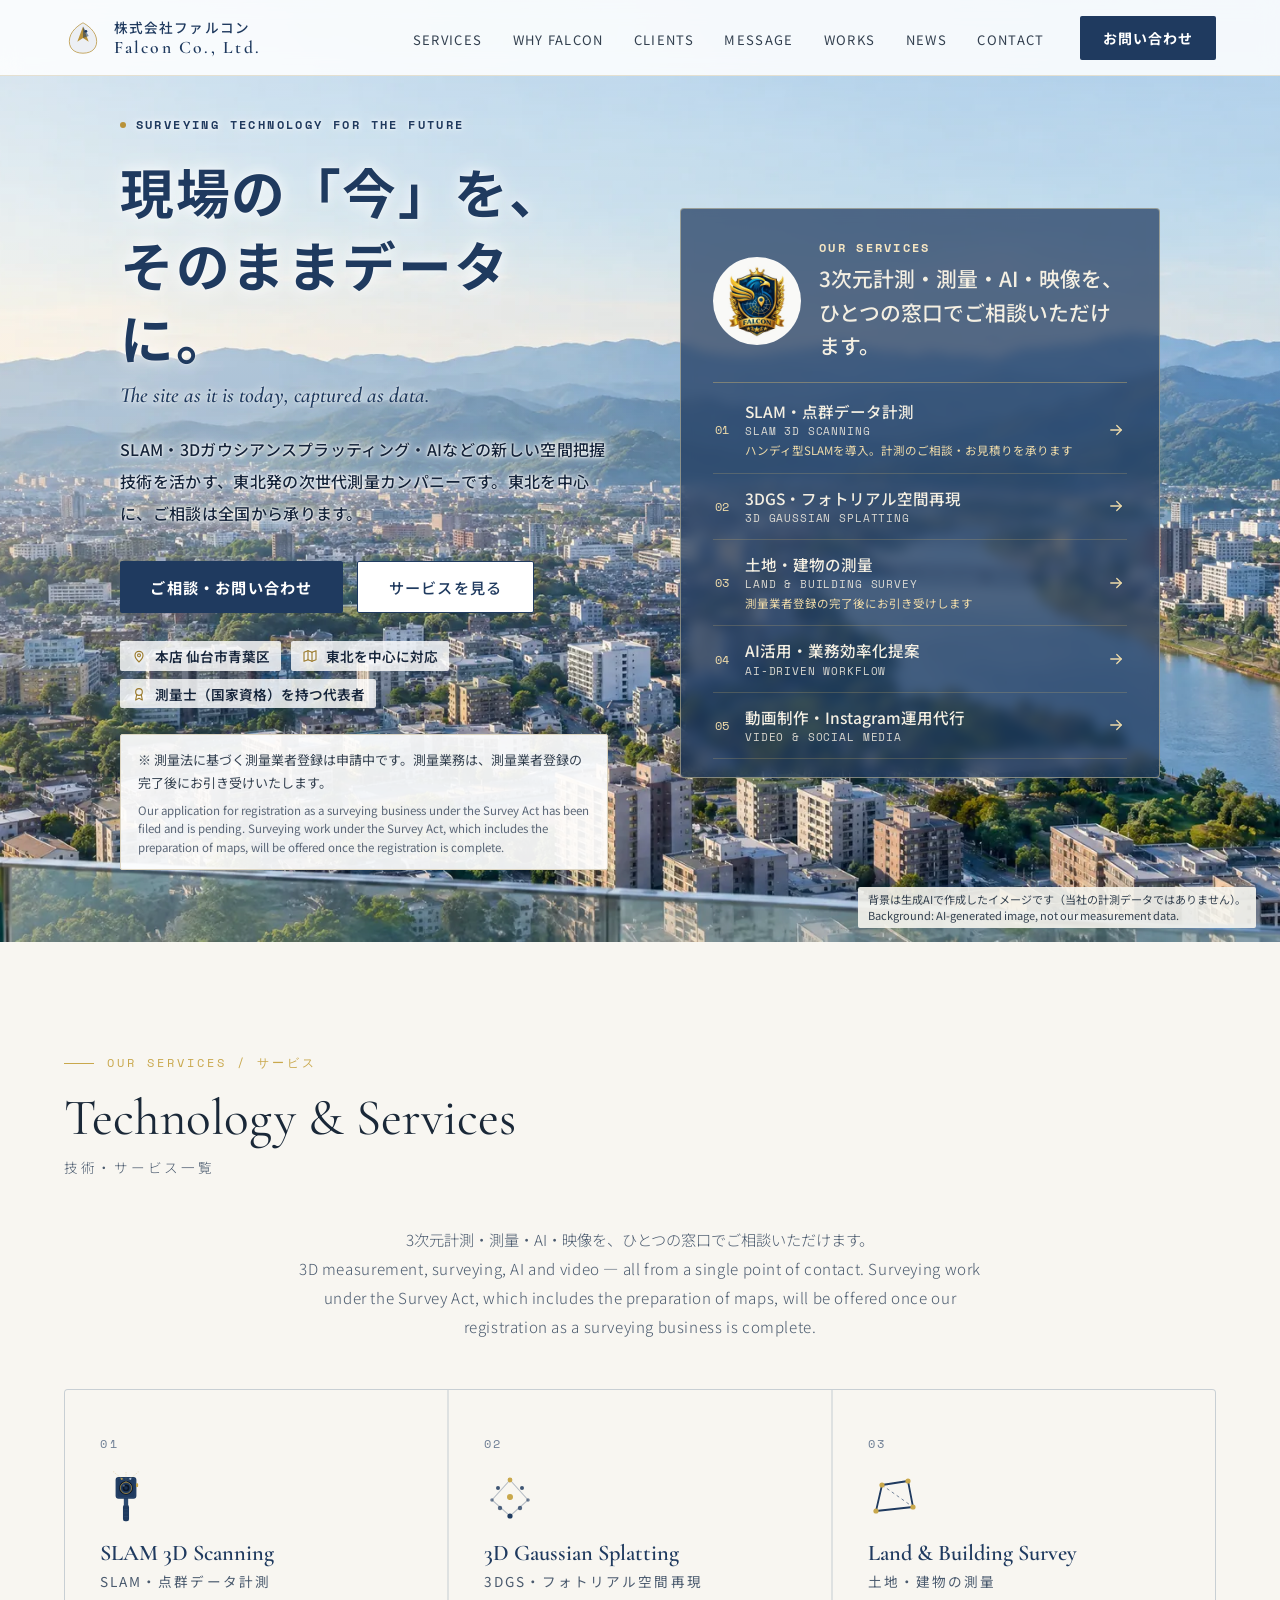
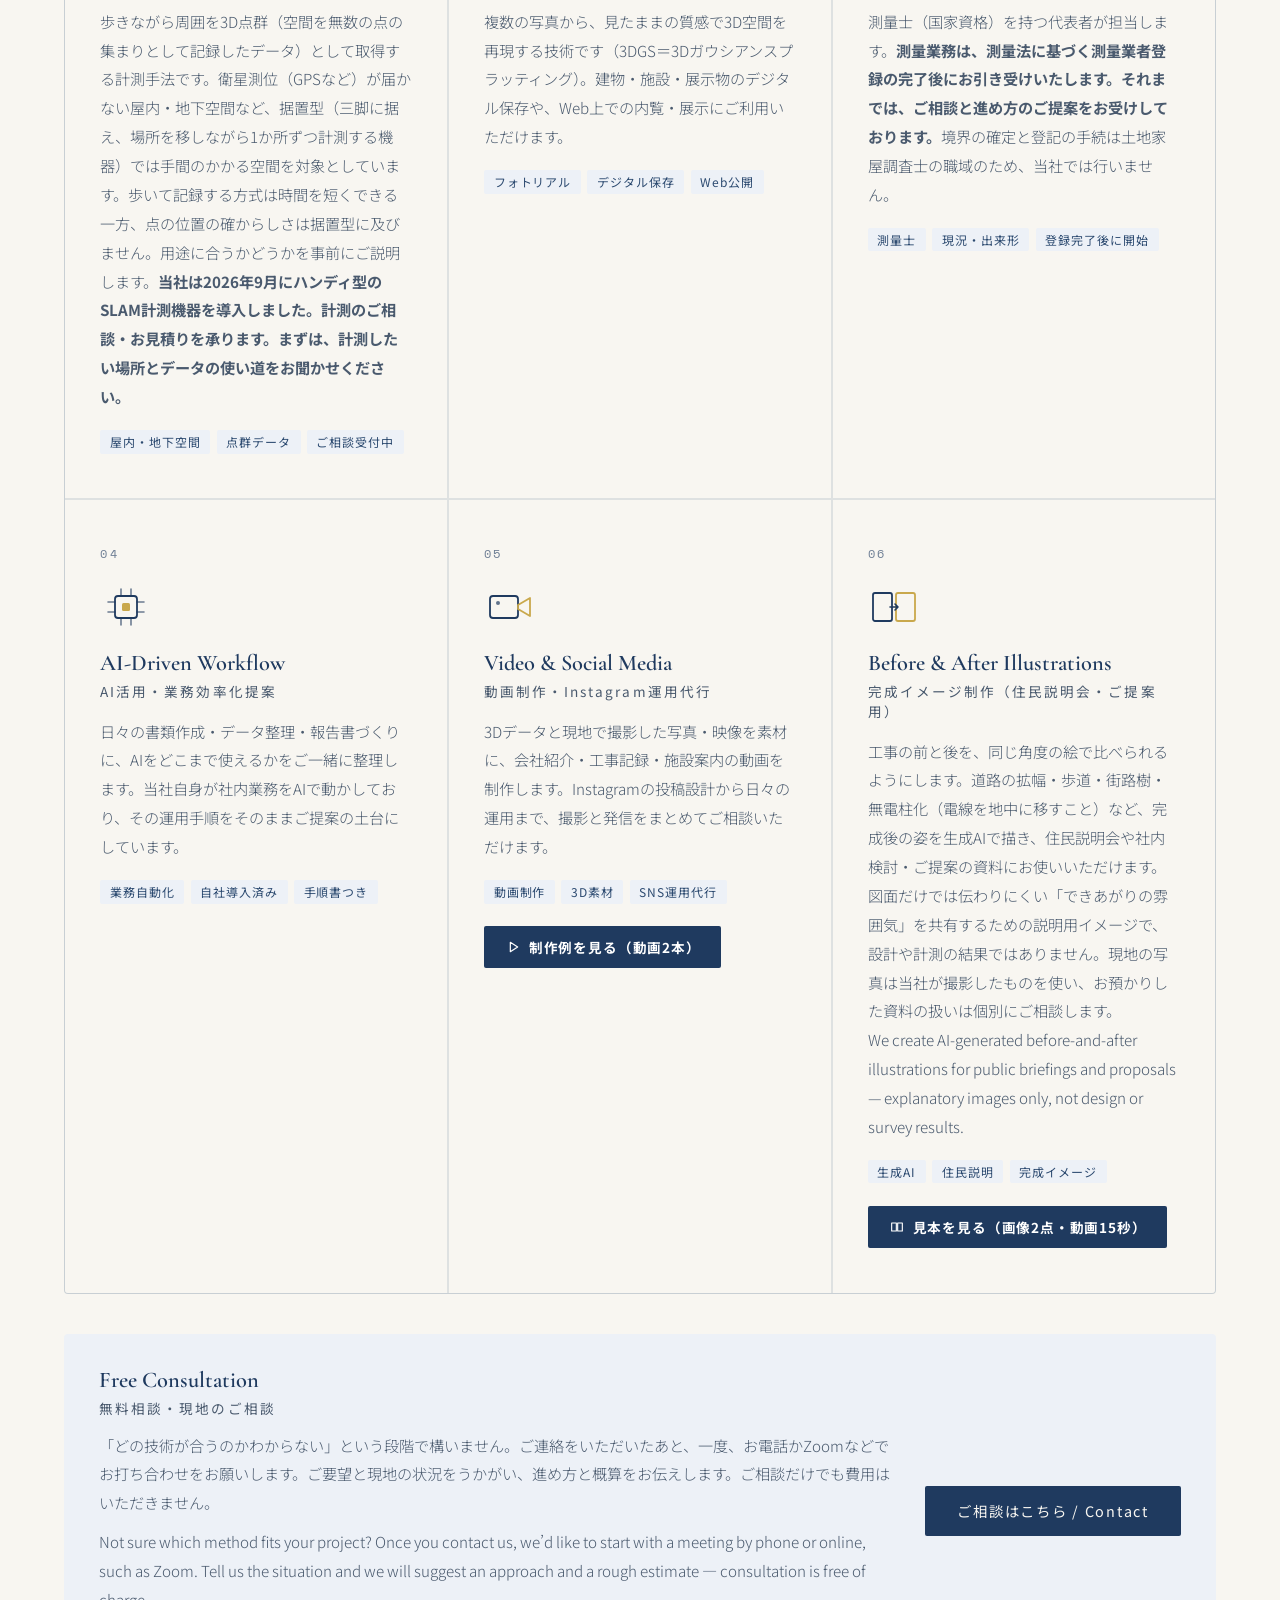
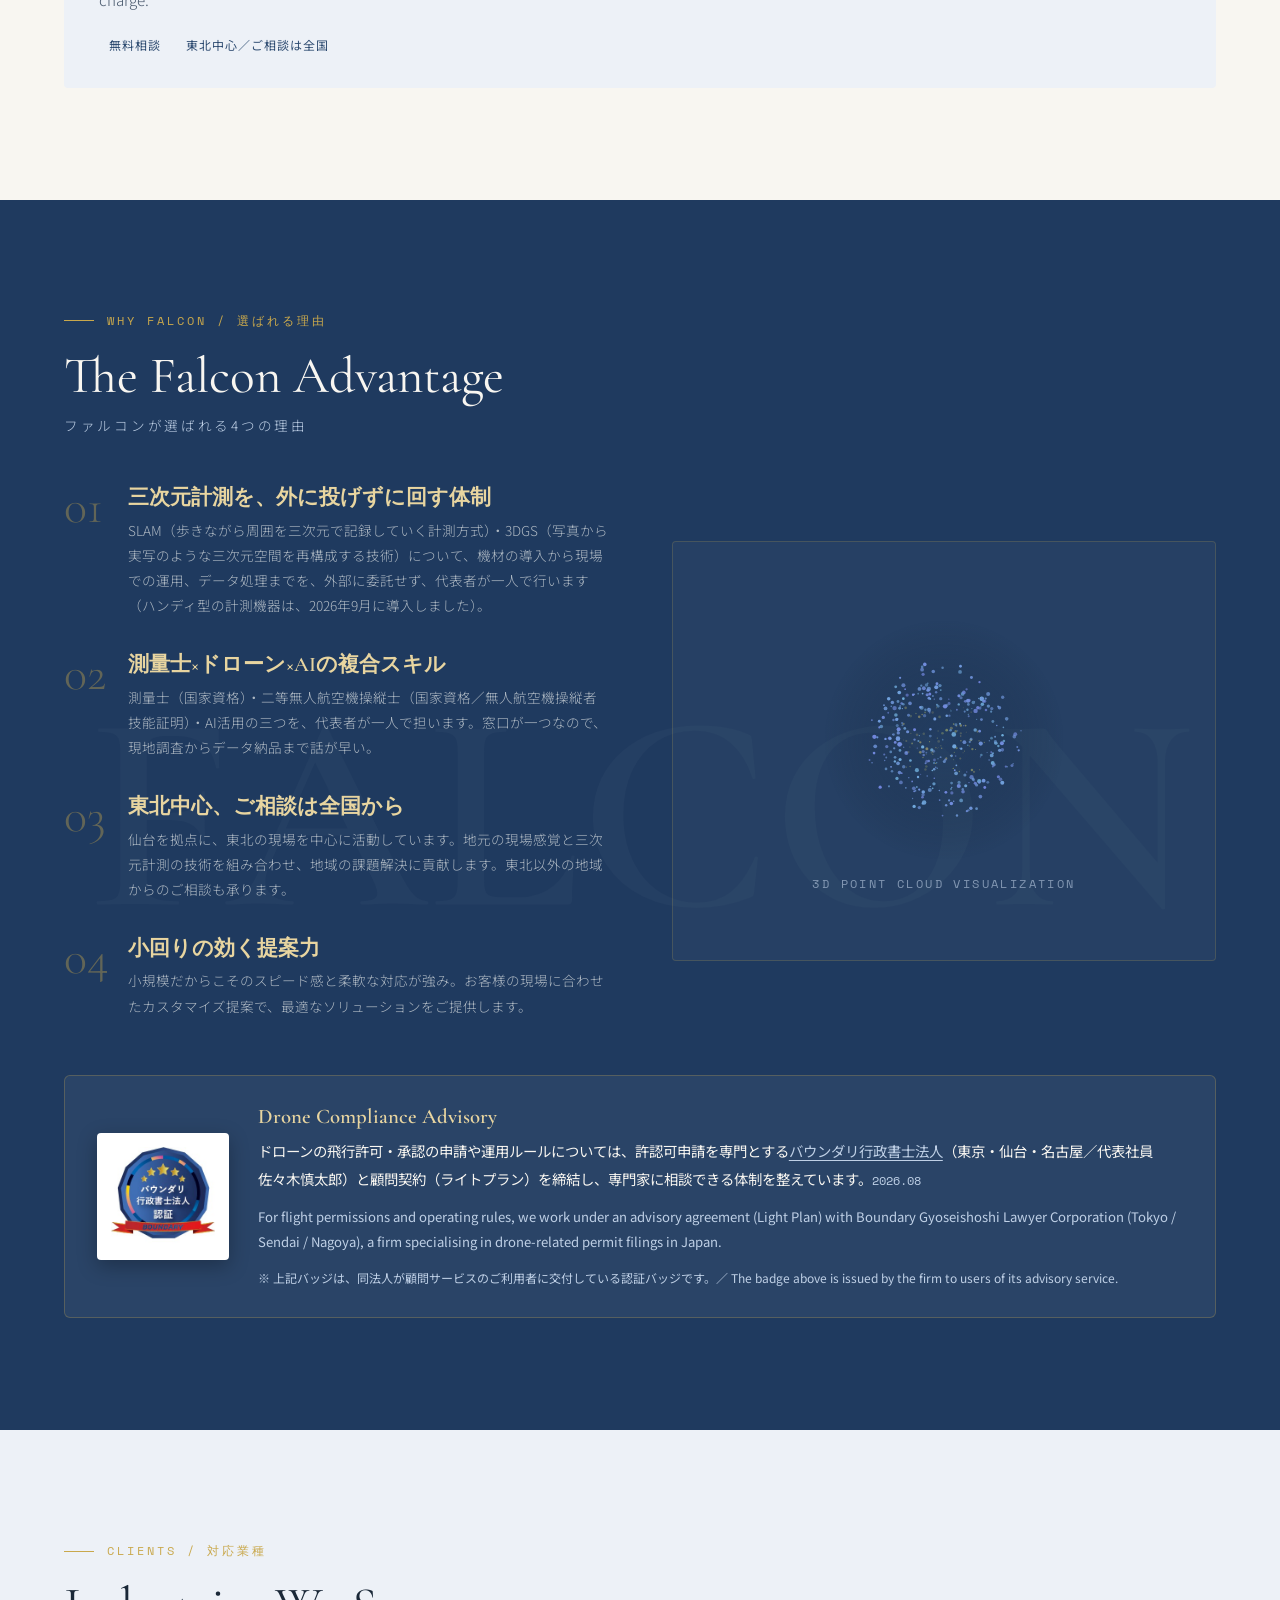
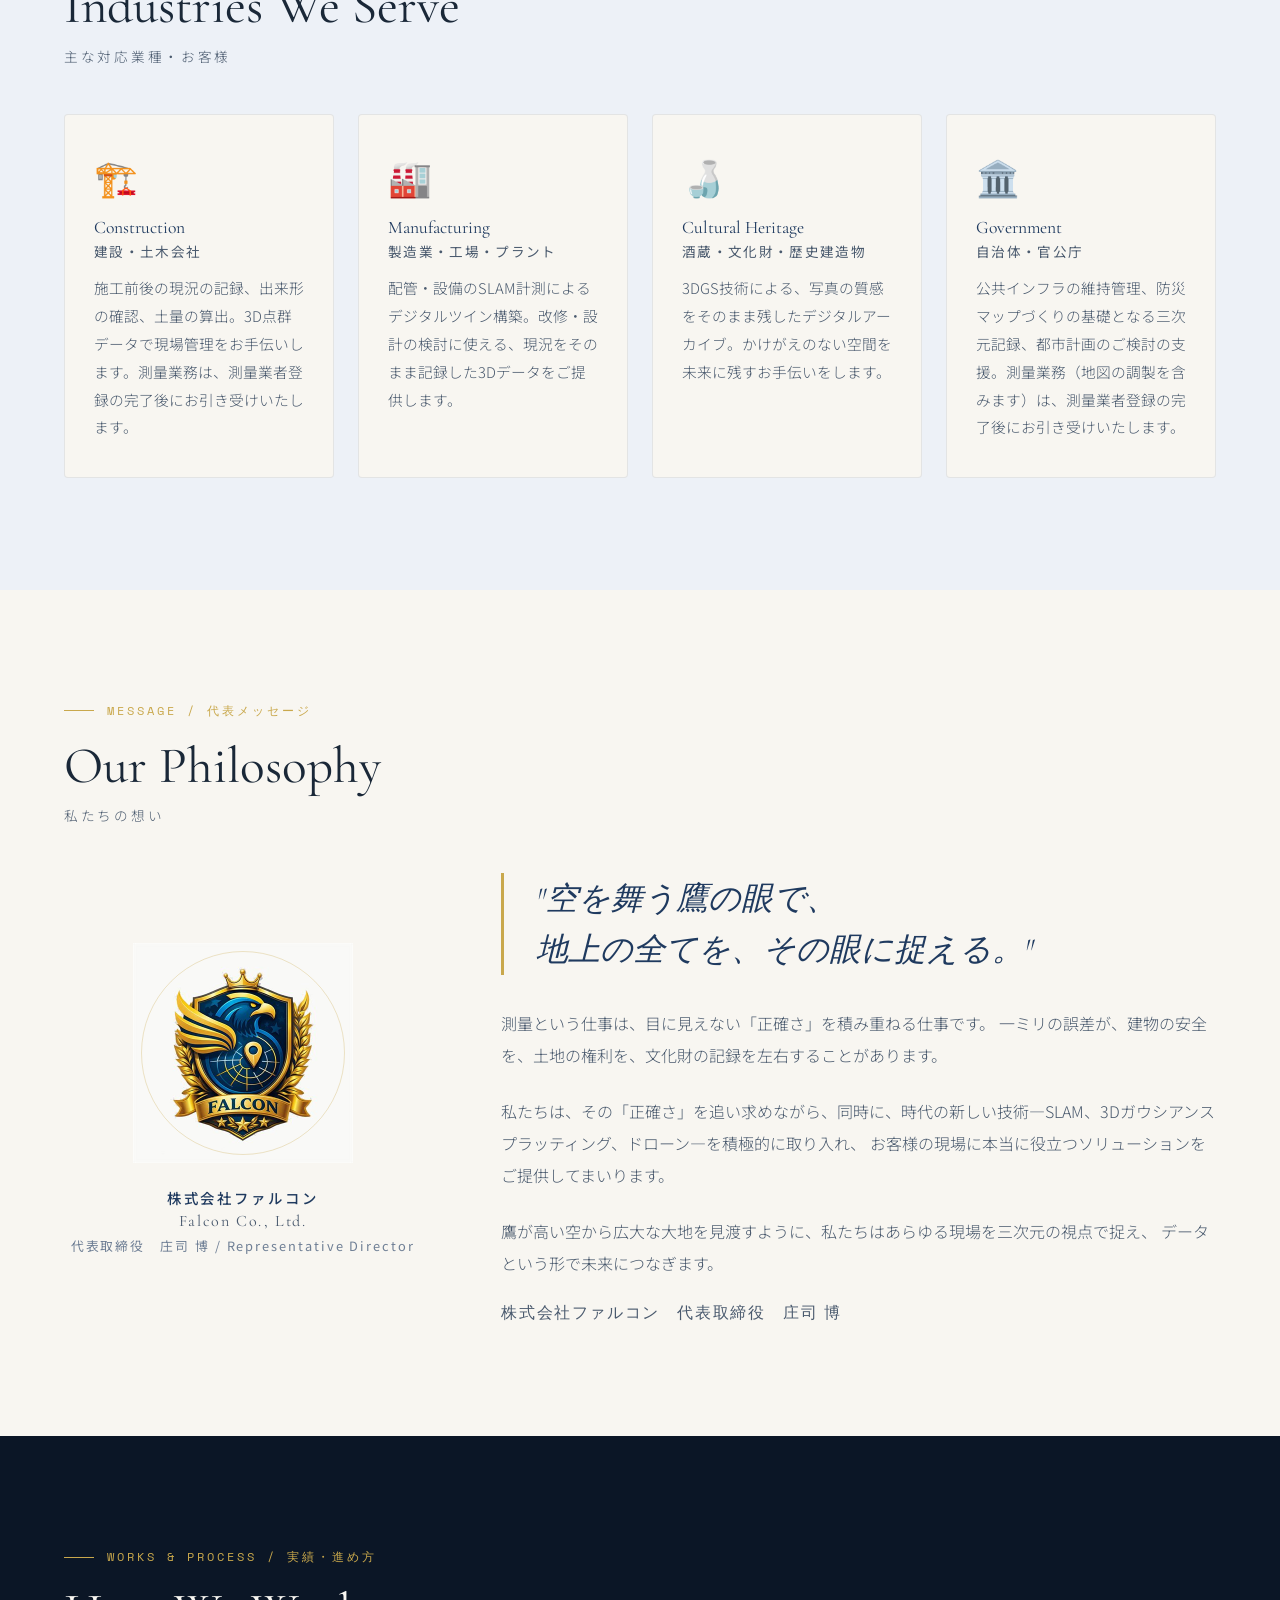
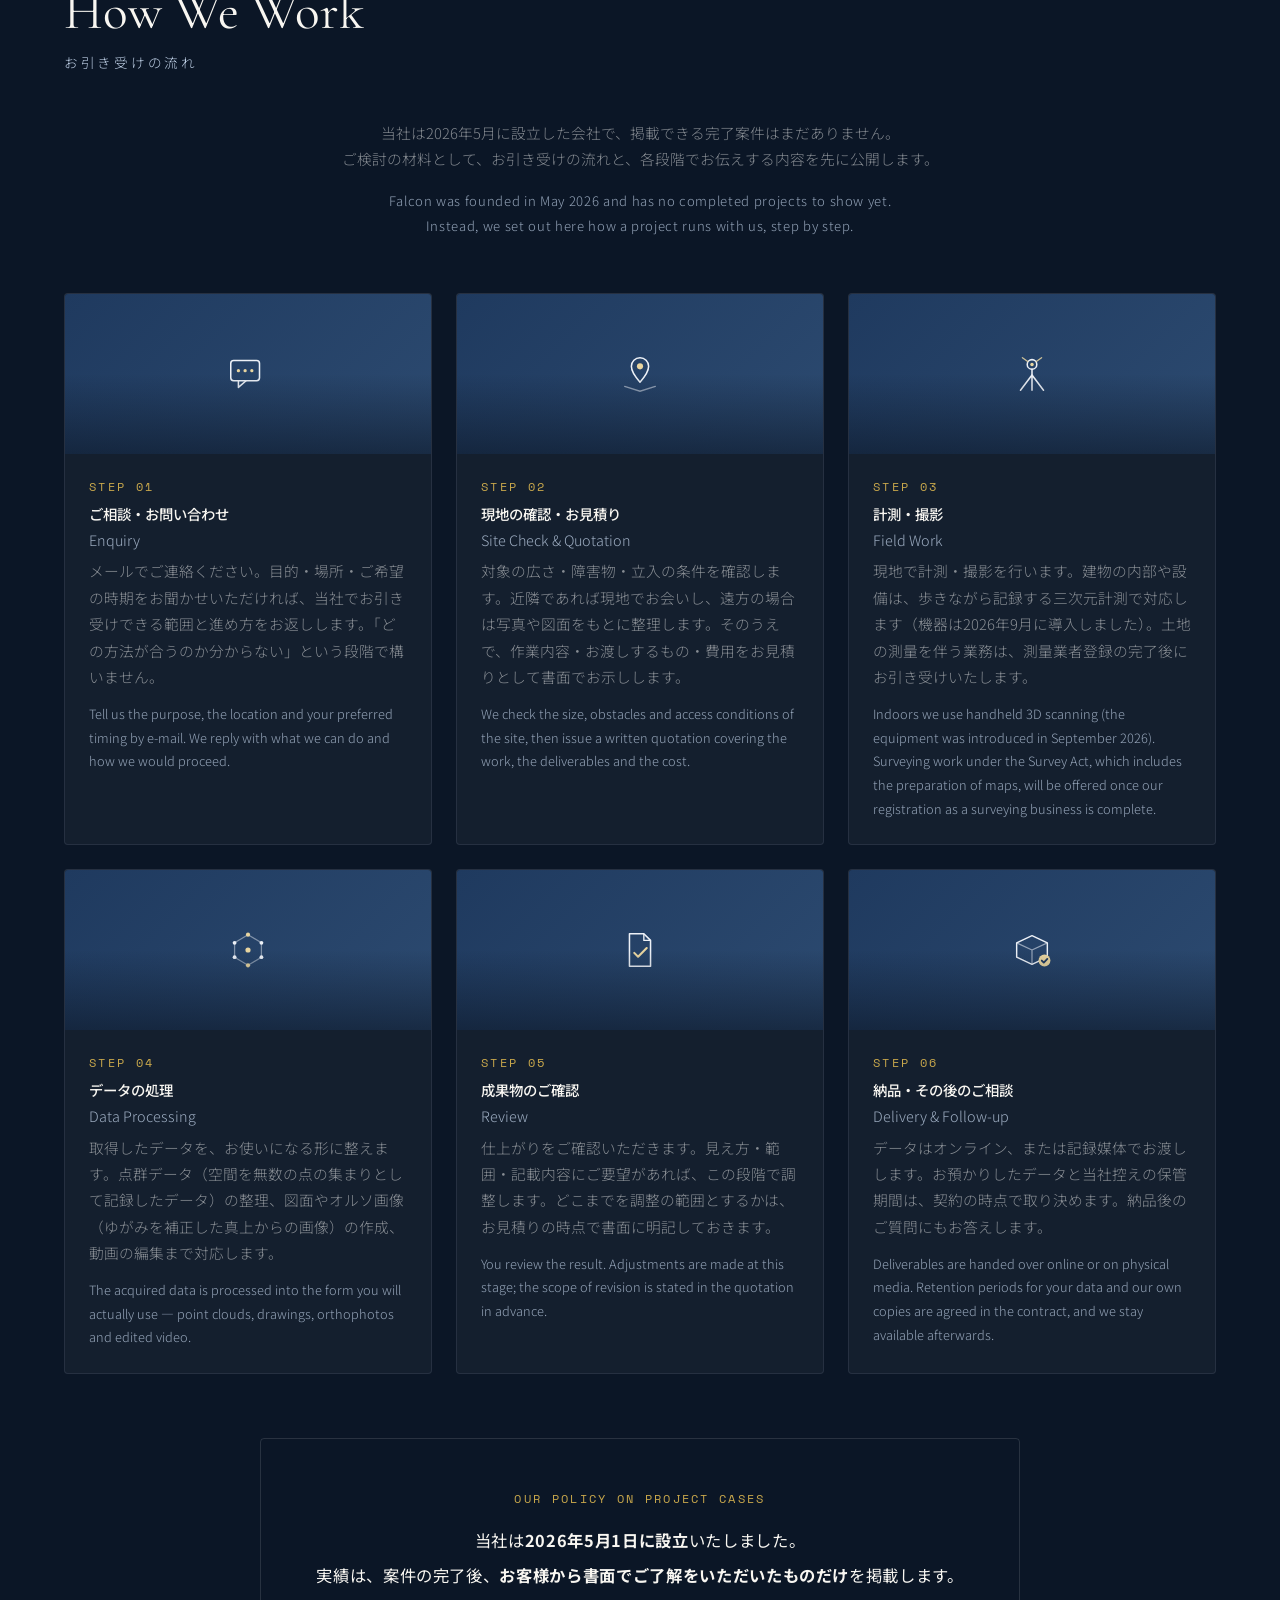
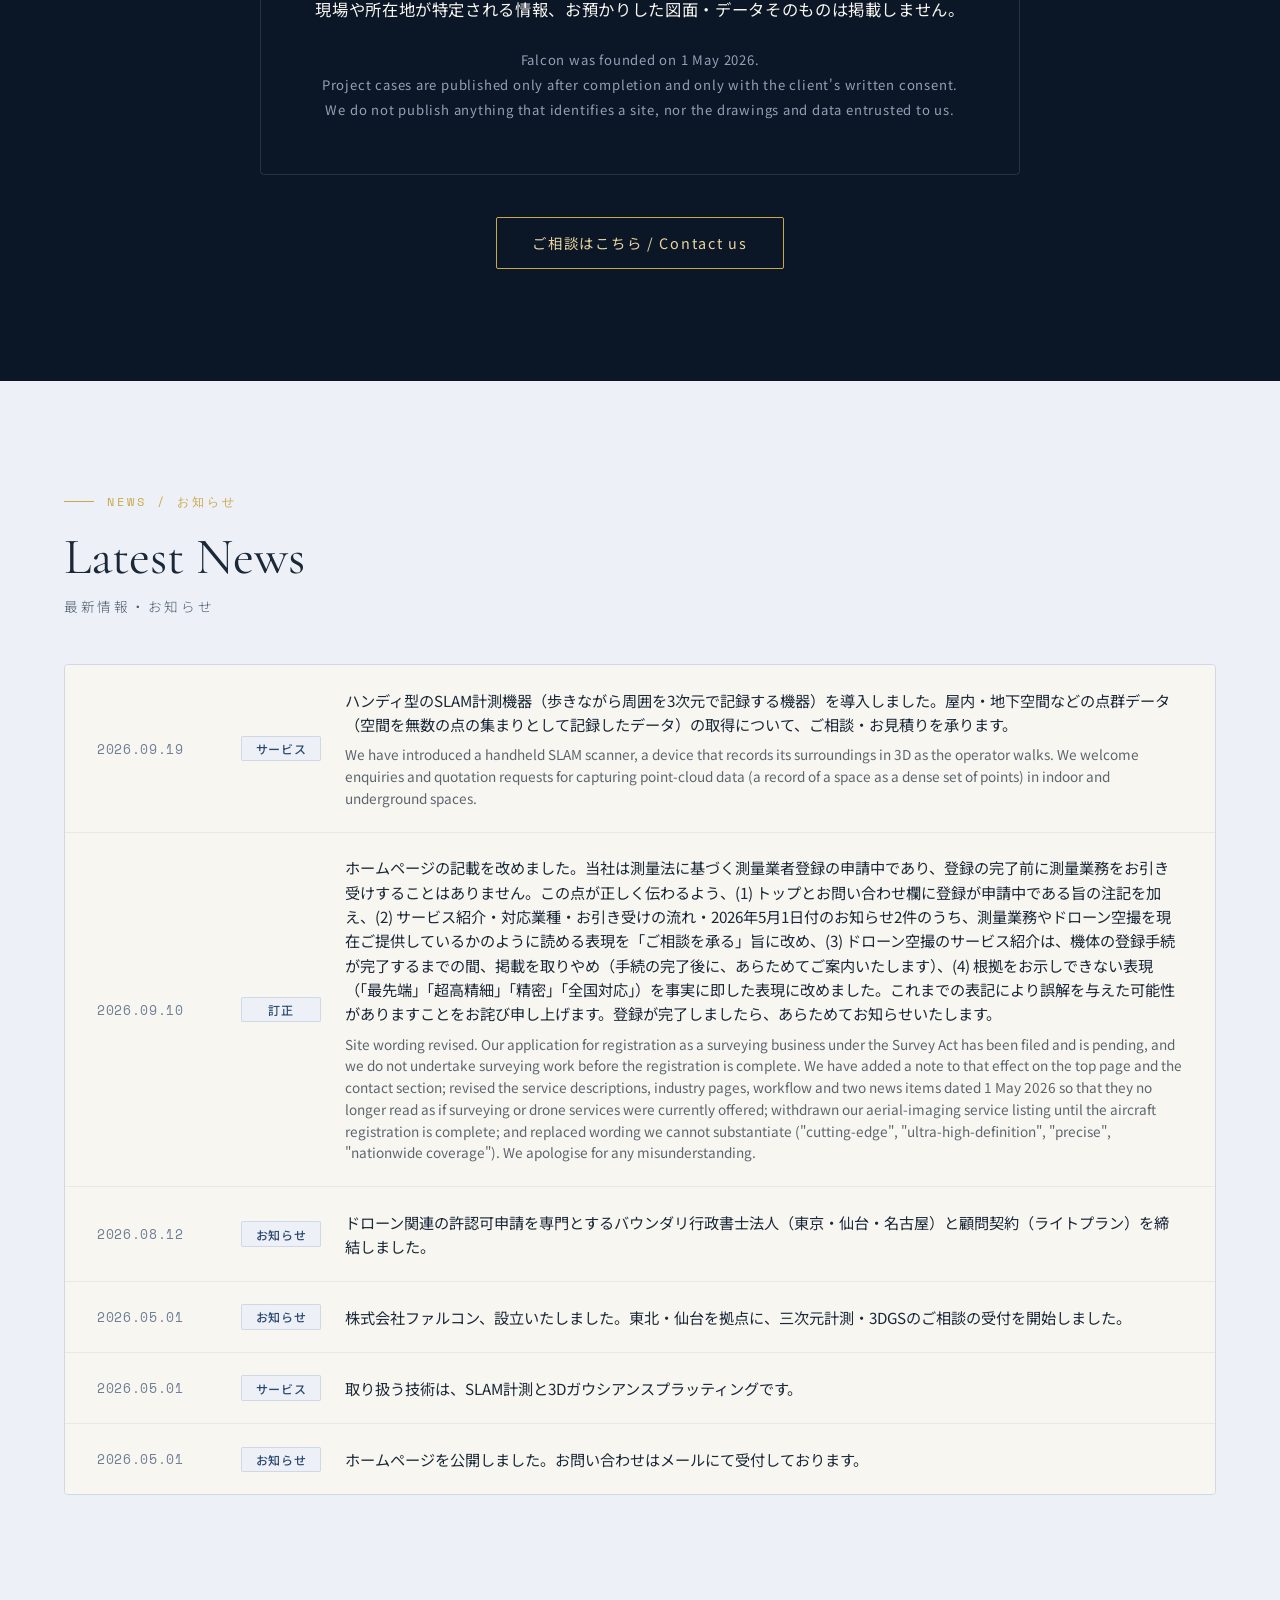
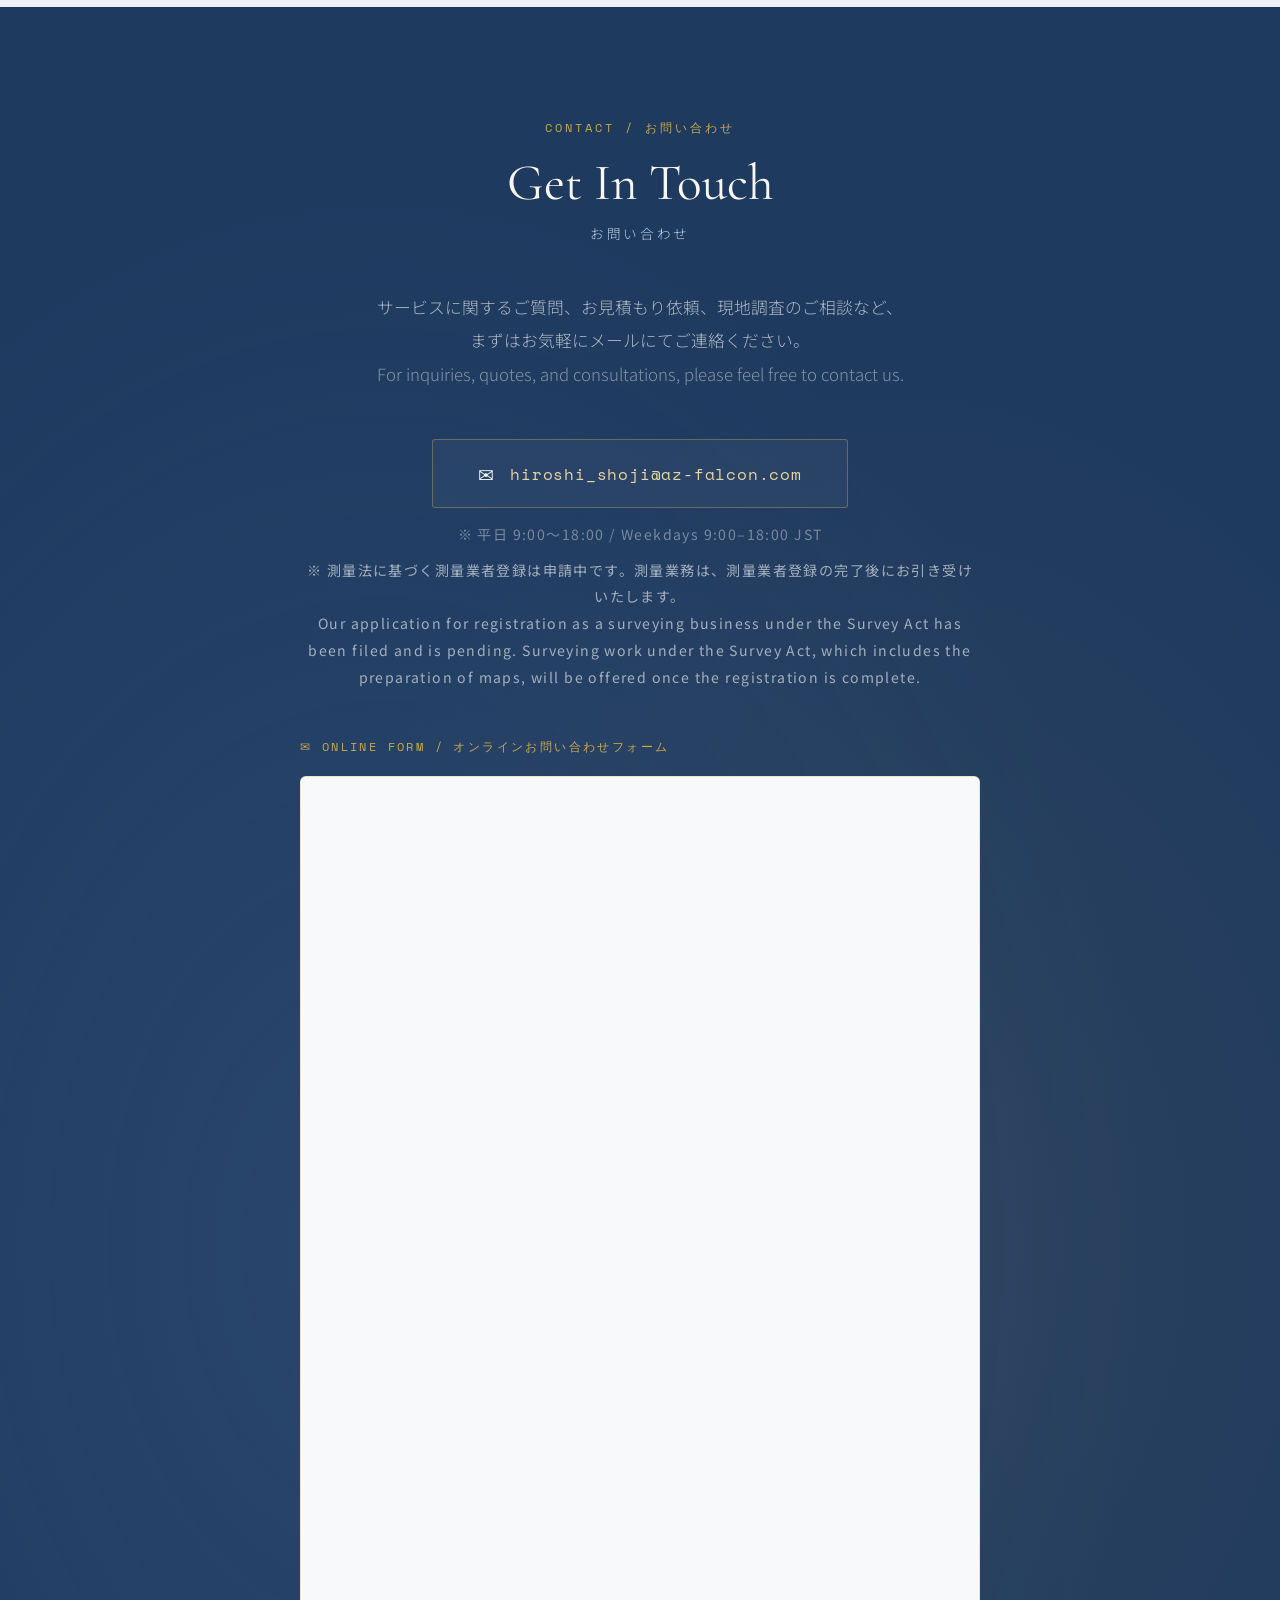
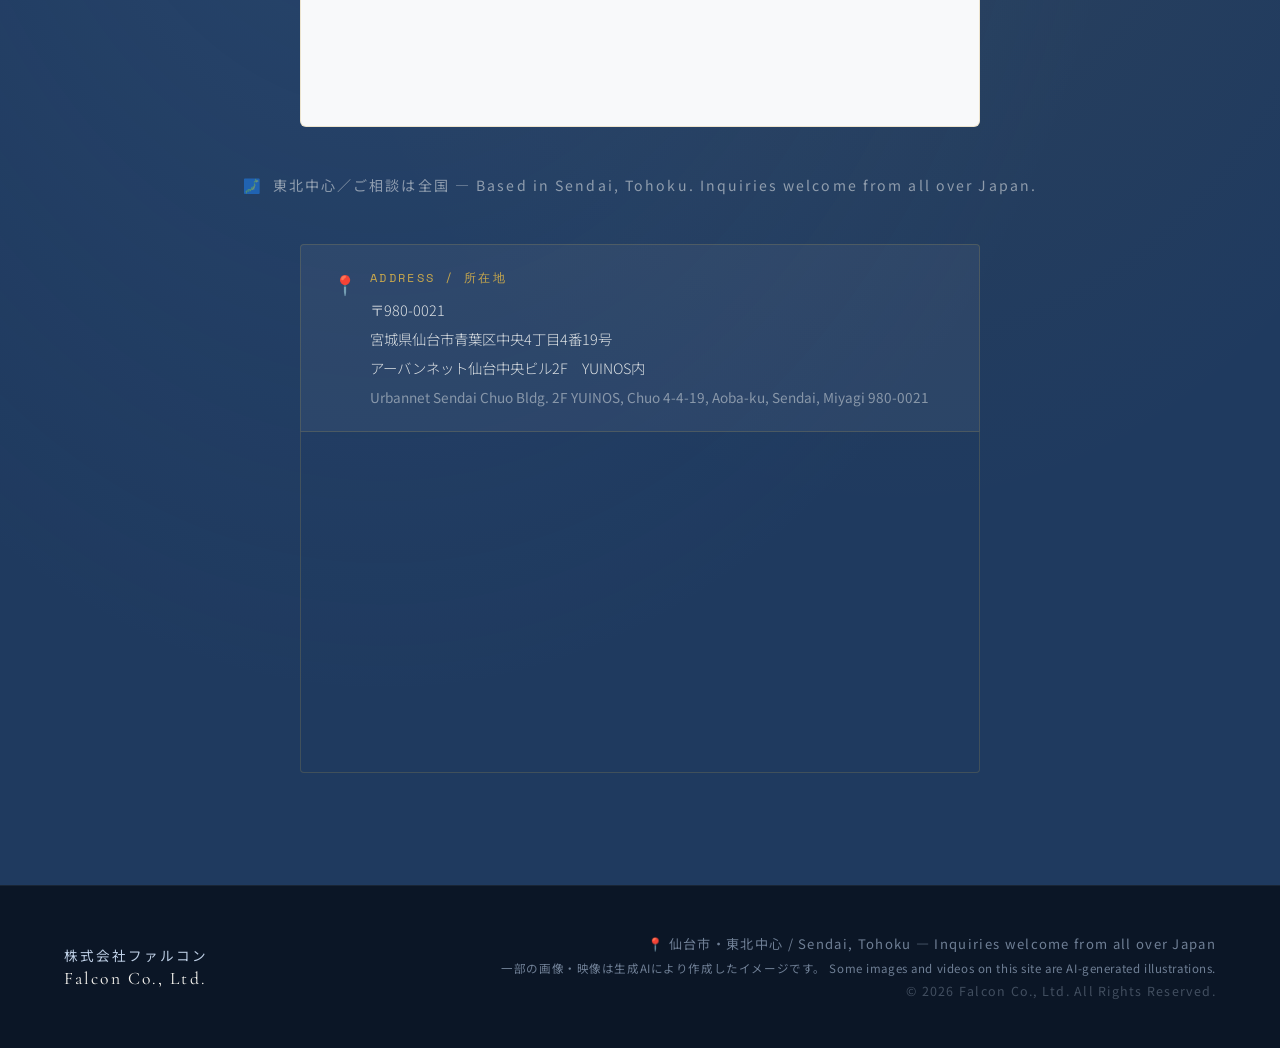
==== index.html @ c2ee62d4 "検索で見つけてもらうための会社情報を追加（法人番号つき） - title を「株式会社ファルコン｜仙台のSLAM点群計測・3DGS・AI業務効率化」に差し替え - canonical（正式なURL）と" ====
<!DOCTYPE html>
<html lang="ja">
<head>
<meta charset="UTF-8">
<meta name="viewport" content="width=device-width, initial-scale=1.0">
<title>株式会社ファルコン｜仙台のSLAM点群計測・3DGS・AI業務効率化</title>
<meta name="description" content="株式会社ファルコン（仙台市）。SLAM・点群データ計測、3Dガウシアンスプラッティング、AI活用・業務効率化、動画制作を、ひとつの窓口でご相談いただけます。東北を中心に、ご相談は全国から承ります。">
<link rel="canonical" href="https://az-falcon.com/">
<meta property="og:type" content="website">
<meta property="og:site_name" content="株式会社ファルコン">
<meta property="og:locale" content="ja_JP">
<meta property="og:title" content="株式会社ファルコン｜仙台のSLAM点群計測・3DGS・AI業務効率化">
<meta property="og:description" content="株式会社ファルコン（仙台市）。SLAM・点群データ計測、3Dガウシアンスプラッティング、AI活用・業務効率化、動画制作を、ひとつの窓口でご相談いただけます。東北を中心に、ご相談は全国から承ります。">
<meta property="og:url" content="https://az-falcon.com/">
<meta name="twitter:card" content="summary">
<!-- og:image は、社長が撮影した写真（1200×630の実ファイル）を用意してから追加する（2026-10-14 時点は未設定） -->

<!-- 2026-10-14 追加: 同名他社と区別してもらうための会社情報（法人番号つき・広報G KOUHOU-20261013-01） -->
<script type="application/ld+json">
{
  "@context": "https://schema.org",
  "@type": "Organization",
  "name": "株式会社ファルコン",
  "alternateName": "Falcon Co., Ltd.",
  "url": "https://az-falcon.com/",
  "foundingDate": "2026-05-01",
  "identifier": {
    "@type": "PropertyValue",
    "propertyID": "法人番号",
    "value": "5370001053773"
  },
  "founder": { "@type": "Person", "name": "庄司 博" },
  "address": {
    "@type": "PostalAddress",
    "addressCountry": "JP",
    "postalCode": "980-0021",
    "addressRegion": "宮城県",
    "addressLocality": "仙台市青葉区",
    "streetAddress": "中央四丁目4番19号 アーバンネット仙台中央ビル2F YUINOS内"
  },
  "telephone": "+81-50-1784-4609",
  "email": "hiroshi_shoji@az-falcon.com",
  "areaServed": { "@type": "AdministrativeArea", "name": "宮城県および東北地方" },
  "knowsAbout": [
    "SLAM・点群データ計測",
    "3Dガウシアンスプラッティング（3DGS）",
    "AI活用・業務効率化",
    "動画制作・Instagram運用代行",
    "生成AIによる完成イメージ制作"
  ],
  "description": "宮城県仙台市の株式会社ファルコンです。SLAM・点群データ計測、3Dガウシアンスプラッティング、AI活用による業務効率化、動画制作・Instagram運用代行のご相談・お見積りを承ります。測量法に基づく測量業務は、測量業者登録（2026年9月18日申請）の完了後にお引き受けいたします。",
  "sameAs": ["https://info.gbiz.go.jp/hojin/ichiran?hojinBango=5370001053773"]
}
</script>
<link rel="preconnect" href="https://fonts.googleapis.com">
<link href="https://fonts.googleapis.com/css2?family=Cormorant+Garamond:wght@300;400;600&family=Noto+Sans+JP:wght@300;400;500;700&family=Space+Mono:wght@400;700&display=swap" rel="stylesheet">
<style>
:root {
  /* 2026-09 C案で紺と金に統一（変数名は旧名のまま。green-* ＝ブランドの基調色） */
  --green-deep:   #1f3a5f;
  --green-mid:    #2c4a70;
  --green-light:  #4f75a3;
  --green-pale:   #bfd0e6;
  --green-mist:   #edf1f7;
  --gold:         #c9a84c;
  --gold-light:   #e8d5a0;
  --sky:          #c8dfe8;
  --white:        #f8f6f1;
  --dark:         #0b1626;
  --text-main:    #1a2838;
  --text-sub:     #4a5a6e;
  --text-light:   #6f7f95;
}

*, *::before, *::after { box-sizing: border-box; margin: 0; padding: 0; }

html { scroll-behavior: smooth; }

body {
  font-family: 'Noto Sans JP', sans-serif;
  background: var(--white);
  color: var(--text-main);
  overflow-x: hidden;
}

/* ── NAVBAR（2026-09 C案：白地・紺と金） ── */
nav {
  position: fixed; top: 0; left: 0; right: 0; z-index: 100;
  height: 76px;
  display: flex; align-items: center; justify-content: space-between;
  padding: 0 4rem;
  background: rgba(255, 255, 255, 0.86);
  -webkit-backdrop-filter: blur(10px);
  backdrop-filter: blur(10px);
  border-bottom: 1px solid rgba(227, 221, 204, 0.9);
}

.nav-logo {
  display: flex; align-items: center; gap: 0.75rem;
  text-decoration: none;
}

.nav-logo .falcon-icon {
  width: 38px; height: 38px; flex-shrink: 0;
}

.nav-logo-text {
  display: flex; flex-direction: column;
}

.nav-logo-text .ja {
  font-family: 'Noto Sans JP', sans-serif;
  font-size: 0.85rem; font-weight: 500;
  color: #1f3a5f; letter-spacing: 0.08em;
}

.nav-logo-text .en {
  font-family: 'Cormorant Garamond', serif;
  font-size: 1.1rem; font-weight: 600;
  color: #1f3a5f; letter-spacing: 0.12em;
}

.nav-menu {
  display: flex; align-items: center; gap: 2.25rem;
}

.nav-links {
  display: flex; gap: 1.9rem; list-style: none;
}

.nav-links a {
  text-decoration: none;
  font-size: 0.8125rem; font-weight: 400;
  color: #33404f;
  letter-spacing: 0.1em;
  transition: color 0.3s;
  text-transform: uppercase;
}

.nav-links a:hover { color: #9a7a2c; }

.nav-cta {
  display: inline-flex; align-items: center; justify-content: center;
  min-height: 44px; padding: 0 1.4rem;
  background: #1f3a5f; color: #ffffff;
  text-decoration: none;
  font-size: 0.875rem; font-weight: 700; letter-spacing: 0.08em;
  border-radius: 2px;
  transition: background 0.3s;
}

.nav-cta:hover { background: #2c4a70; }

.nav-toggle {
  display: none;
  width: 44px; height: 44px;
  align-items: center; justify-content: center;
  padding: 0;
  background: transparent;
  border: 1px solid #1f3a5f; border-radius: 2px;
  color: #1f3a5f;
  cursor: pointer;
}

.nav-toggle svg { width: 22px; height: 22px; }

/* ── HERO（2026-09 C案：紺と金。背景は生成AIによるイメージ） ── */
.hero {
  position: relative;
  min-height: 100vh;
  display: flex; align-items: center;
  overflow: hidden;
  padding: 0;
  background: #f7f5ef;
}

.hero-photo {
  position: absolute; top: 0; left: 0;
  width: 100%; height: 100%;
  object-fit: cover; object-position: center 42%;
}

.hero-veil {
  position: absolute; inset: 0;
  background: linear-gradient(180deg, rgba(247,245,239,0.42) 0%, rgba(247,245,239,0.16) 32%, rgba(247,245,239,0) 50%);
}

.hero-inner {
  position: relative; z-index: 2;
  width: 100%; max-width: 1440px; margin: 0 auto;
  padding: 116px 120px 72px;
  display: grid;
  grid-template-columns: minmax(0, 1fr) 480px;
  column-gap: 72px; align-items: center;
}

.hero-content {
  display: flex; flex-direction: column; align-items: flex-start;
}

/* 写真の上でも読めるよう、地図の注記と同じ白い縁取り（ハロー）を付ける */
.hero-tag {
  display: flex; align-items: center; gap: 0.6rem;
  font-family: 'Space Mono', monospace;
  font-size: 0.75rem; font-weight: 700;
  color: #1f3a5f; letter-spacing: 0.2em; text-transform: uppercase;
  text-shadow: 0 0 3px #ffffff, 0 0 10px rgba(255,255,255,0.9);
}

.hero-tag::before {
  content: '';
  width: 6px; height: 6px; border-radius: 50%;
  background: #b8923a;
}

.hero-title {
  margin-top: 1.4rem;
  font-size: clamp(2.2rem, 4.2vw, 3.75rem);
  font-weight: 700; line-height: 1.35; letter-spacing: 0.03em;
  color: #1f3a5f;
  text-shadow: 0 0 2px rgba(255,255,255,0.95), 0 0 14px rgba(255,255,255,0.85), 0 0 34px rgba(255,255,255,0.55);
}

.hero-sub {
  margin-top: 0.5rem;
  font-family: 'Cormorant Garamond', serif;
  font-size: 1.35rem; font-style: italic; font-weight: 600; line-height: 1.3;
  color: #1f3a5f;
  text-shadow: 0 0 2px #ffffff, 0 0 8px rgba(255,255,255,0.9), 0 0 18px rgba(255,255,255,0.6);
}

.hero-desc {
  margin-top: 1.5rem; max-width: 600px;
  font-size: 1rem; font-weight: 500; line-height: 2; letter-spacing: 0.02em;
  color: #15243a;
  text-shadow: 0 0 2px #ffffff, 0 0 4px #ffffff, 0 0 10px rgba(255,255,255,0.95), 0 0 20px rgba(255,255,255,0.7);
}

.hero-cta {
  margin-top: 2rem;
  display: flex; gap: 0.9rem; flex-wrap: wrap;
}

.hero-btn {
  display: inline-flex; align-items: center; justify-content: center;
  min-height: 52px; padding: 0 1.9rem;
  text-decoration: none;
  font-size: 0.95rem; letter-spacing: 0.08em;
  border-radius: 2px;
  transition: all 0.3s;
}

.hero-btn-primary { background: #1f3a5f; color: #ffffff; font-weight: 700; }
.hero-btn-primary:hover { background: #2c4a70; transform: translateY(-2px); }
.hero-btn-secondary { background: #ffffff; border: 1px solid #1f3a5f; color: #1f3a5f; font-weight: 500; }
.hero-btn-secondary:hover { background: #f4efe2; transform: translateY(-2px); }

.hero-trust {
  margin-top: 1.75rem;
  display: flex; flex-wrap: wrap; gap: 0.5rem 0.6rem;
  list-style: none;
}

.hero-trust li {
  display: flex; align-items: center; gap: 0.5rem;
  padding: 0.3rem 0.7rem;
  background: rgba(255,255,255,0.82);
  border-radius: 2px;
  font-size: 0.85rem; font-weight: 600; color: #15243a;
}

.hero-trust svg {
  width: 16px; height: 16px; flex-shrink: 0;
  filter: drop-shadow(0 0 2px #ffffff) drop-shadow(0 0 4px #ffffff);
}

.hero-note {
  margin-top: 1.6rem; max-width: 620px;
  padding: 0.8rem 1.05rem;
  background: rgba(255,255,255,0.92);
  border: 1px solid #ddd5c1; border-radius: 2px;
}

.hero-note p { font-size: 0.8125rem; line-height: 1.8; color: #33404f; }
.hero-note p[lang="en"] { margin-top: 0.4rem; font-size: 0.72rem; line-height: 1.6; color: #5b6777; }

/* 右のサービス枠（背景が透けて見える紺） */
.hero-panel {
  padding: 30px 32px 18px;
  background: rgba(31,58,95,0.72);
  border: 1px solid rgba(243,223,174,0.45); border-radius: 4px;
  -webkit-backdrop-filter: blur(6px);
  backdrop-filter: blur(6px);
  color: #f4efe2;
}

.hero-panel-head {
  display: flex; align-items: center; gap: 18px;
  padding-bottom: 20px;
  border-bottom: 1px solid rgba(217,185,110,0.4);
}

.hero-panel-head img {
  width: 88px; height: 88px; flex-shrink: 0;
  border-radius: 50%; background: #ffffff; object-fit: cover;
}

.hero-panel-label {
  font-family: 'Space Mono', monospace;
  font-size: 0.72rem; font-weight: 700; letter-spacing: 0.2em;
  color: #f6e6c2;
}

.hero-panel-lead {
  margin-top: 0.4rem;
  font-size: 1.3rem; font-weight: 500; line-height: 1.6;
  color: #f4efe2;
}

.hero-panel-list { margin-top: 4px; list-style: none; }
.hero-panel-list li { border-bottom: 1px solid rgba(217,185,110,0.22); }

.hero-panel-list a {
  display: flex; align-items: center; gap: 16px;
  padding: 13px 2px;
  color: #f4efe2; text-decoration: none;
}

.hero-panel-list a:hover .ja { text-decoration: underline; text-underline-offset: 4px; }
.hero-panel-list .num { font-family: 'Space Mono', monospace; font-size: 0.75rem; color: #f0dcaa; }
.hero-panel-list .txt { display: flex; flex-direction: column; flex-grow: 1; }
.hero-panel-list .ja { font-size: 0.97rem; font-weight: 500; line-height: 1.5; }
.hero-panel-list .en { font-family: 'Space Mono', monospace; font-size: 0.66rem; letter-spacing: 0.08em; text-transform: uppercase; color: rgba(244,239,226,0.86); }
.hero-panel-list .sub { margin-top: 3px; font-size: 0.72rem; line-height: 1.5; color: #f0dcaa; }
.hero-panel-list svg { width: 18px; height: 18px; flex-shrink: 0; }

.hero-caption {
  position: absolute; right: 24px; bottom: 14px; z-index: 2;
  max-width: calc(100% - 48px);
  padding: 4px 10px; border-radius: 2px;
  background: rgba(247,245,239,0.9);
  font-size: 0.69rem; line-height: 1.5; color: #33404f;
}

.hero-caption span { display: block; }

/* ── SECTION COMMON ── */
section { padding: 7rem 4rem; }

.section-inner {
  max-width: 1200px; margin: 0 auto;
}

.section-tag {
  font-family: 'Space Mono', monospace;
  font-size: 0.75rem; color: var(--gold);
  letter-spacing: 0.25em; text-transform: uppercase;
  margin-bottom: 1rem;
  display: flex; align-items: center; gap: 0.8rem;
}

.section-tag::before {
  content: ''; width: 30px; height: 1px;
  background: var(--gold);
}

.section-title {
  font-family: 'Cormorant Garamond', serif;
  font-size: clamp(2rem, 4vw, 3.2rem);
  font-weight: 400; line-height: 1.2;
  margin-bottom: 0.5rem;
}

.section-title-ja {
  font-size: 0.85rem; font-weight: 300;
  color: var(--text-sub);
  letter-spacing: 0.2em;
  margin-bottom: 3rem;
}

/* ── SERVICES ── */
.services { background: var(--white); }

.services-grid {
  display: grid;
  grid-template-columns: repeat(3, 1fr);
  gap: 1.5px;
  background: rgba(44,74,112,0.12);
  border: 1.5px solid rgba(44,74,112,0.12);
  border-radius: 4px;
  overflow: hidden;
}

/* 2026-10-13: サービスカードが6枚になり、3列・2列とも最後まで埋まるため、
   5枚のときに空きマスを白く埋めていた疑似要素（2026-09-10 追加）は外した。
   ⚠️カードを7枚に増やしたら、また空きマスができるので戻すこと */

.service-card {
  background: var(--white);
  padding: 2.8rem 2.2rem;
  transition: all 0.4s;
  position: relative;
  overflow: hidden;
}

.service-card::before {
  content: '';
  position: absolute; top: 0; left: 0;
  width: 3px; height: 0;
  background: var(--gold);
  transition: height 0.4s;
}

.service-card:hover::before { height: 100%; }

.service-card:hover {
  background: var(--green-mist);
}

.service-num {
  font-family: 'Space Mono', monospace;
  font-size: 0.75rem; color: var(--text-light);
  letter-spacing: 0.2em; margin-bottom: 1.2rem;
}

.service-icon {
  font-size: 2rem; margin-bottom: 1rem;
}

.service-title-en {
  font-family: 'Cormorant Garamond', serif;
  font-size: 1.4rem; font-weight: 600;
  color: var(--green-deep);
  margin-bottom: 0.3rem;
}

.service-title-ja {
  font-size: 0.85rem; color: var(--text-sub);
  letter-spacing: 0.15em; margin-bottom: 1rem;
}

.service-desc {
  font-size: 0.95rem; line-height: 1.9;
  color: var(--text-sub); font-weight: 300;
}

.service-tag-list {
  display: flex; flex-wrap: wrap; gap: 0.4rem;
  margin-top: 1.2rem;
}

.stag {
  font-size: 0.75rem;
  padding: 0.2rem 0.6rem;
  background: var(--green-mist);
  color: var(--green-mid);
  border-radius: 2px;
  letter-spacing: 0.08em;
}

/* ── WHY FALCON ── */
.why {
  background: var(--green-deep);
  color: var(--white);
  position: relative;
  overflow: hidden;
}

.why::before {
  content: 'FALCON';
  position: absolute;
  font-family: 'Cormorant Garamond', serif;
  font-size: 22vw; font-weight: 600;
  color: rgba(255,255,255,0.025);
  top: 50%; left: 50%;
  transform: translate(-50%, -50%);
  white-space: nowrap;
  pointer-events: none;
}

.why .section-title { color: var(--white); }
.why .section-title-ja { color: var(--green-pale); }

.why-grid {
  display: grid;
  grid-template-columns: 1fr 1fr;
  gap: 4rem;
  align-items: center;
}

.why-points {
  display: flex; flex-direction: column; gap: 2rem;
}

.why-point {
  display: flex; gap: 1.5rem; align-items: flex-start;
}

.why-point-num {
  font-family: 'Cormorant Garamond', serif;
  font-size: 3rem; font-weight: 300;
  color: rgba(201,168,76,0.4);
  line-height: 1; flex-shrink: 0;
  width: 2.5rem;
}

.why-point-content h4 {
  font-family: 'Cormorant Garamond', serif;
  font-size: 1.3rem; font-weight: 600;
  color: var(--gold-light);
  margin-bottom: 0.4rem;
}

.why-point-content p {
  font-size: 0.85rem; line-height: 1.85;
  color: rgba(249,250,248,0.65);
  font-weight: 300;
}

.why-visual {
  position: relative;
  height: 420px;
  border: 1px solid rgba(201,168,76,0.2);
  border-radius: 4px;
  overflow: hidden;
  background: rgba(255,255,255,0.03);
  display: flex; align-items: center; justify-content: center;
}

.why-visual-inner {
  text-align: center;
}

/* 3D Point cloud animation */
.pointcloud {
  width: 280px; height: 280px;
  position: relative;
  margin: 0 auto 1rem;
}

.pointcloud canvas {
  border-radius: 50%;
}

.why-visual-label {
  font-family: 'Space Mono', monospace;
  font-size: 0.75rem; color: rgba(191,208,230,0.6);
  letter-spacing: 0.2em; text-transform: uppercase;
}

/* ── TARGETS ── */
.targets { background: var(--green-mist); }

.targets-grid {
  display: grid;
  grid-template-columns: repeat(4, 1fr);
  gap: 1.5rem;
}

.target-card {
  background: var(--white);
  padding: 2.2rem 1.8rem;
  border-radius: 4px;
  border: 1px solid rgba(44,74,112,0.1);
  transition: all 0.35s;
  cursor: default;
}

.target-card:hover {
  transform: translateY(-6px);
  box-shadow: 0 20px 50px rgba(31,58,95,0.12);
  border-color: var(--green-light);
}

.target-icon {
  font-size: 2.2rem; margin-bottom: 1rem;
}

.target-title-en {
  font-family: 'Cormorant Garamond', serif;
  font-size: 1.1rem; color: var(--green-deep);
  margin-bottom: 0.2rem;
}

.target-title-ja {
  font-size: 0.85rem; color: var(--text-sub);
  letter-spacing: 0.1em; margin-bottom: 0.8rem;
}

.target-desc {
  font-size: 0.92rem; line-height: 1.9;
  color: var(--text-sub); font-weight: 300;
}

/* ── MESSAGE ── */
.message { background: var(--white); }

.message-grid {
  display: grid;
  grid-template-columns: 1fr 2fr;
  gap: 5rem;
  align-items: center;
}

.message-emblem {
  display: flex; flex-direction: column;
  align-items: center; justify-content: center;
  gap: 1.5rem;
}

.emblem-circle {
  width: 200px; height: 200px;
  border-radius: 50%;
  border: 2px solid rgba(44,74,112,0.2);
  display: flex; align-items: center; justify-content: center;
  position: relative;
  background: radial-gradient(circle at 40% 35%, var(--green-mist), var(--white));
}

.emblem-circle::before {
  content: '';
  position: absolute; inset: 8px;
  border-radius: 50%;
  border: 1px solid rgba(201,168,76,0.3);
}

.emblem-falcon {
  font-size: 5rem; line-height: 1;
}

.emblem-text {
  text-align: center;
}

.emblem-name-ja {
  font-size: 0.9rem; font-weight: 500;
  color: var(--green-deep);
  letter-spacing: 0.2em;
  margin-bottom: 0.2rem;
}

.emblem-name-en {
  font-family: 'Cormorant Garamond', serif;
  font-size: 1rem; color: var(--text-sub);
  letter-spacing: 0.1em;
}

.emblem-title {
  font-size: 0.80rem; color: var(--text-light);
  letter-spacing: 0.15em; margin-top: 0.3rem;
}

.message-content blockquote {
  font-family: 'Cormorant Garamond', serif;
  font-size: clamp(1.4rem, 2.5vw, 2rem);
  font-weight: 300;
  line-height: 1.6;
  color: var(--green-deep);
  margin-bottom: 2rem;
  padding-left: 2rem;
  border-left: 3px solid var(--gold);
  font-style: italic;
}

.message-body {
  font-size: 1rem; line-height: 2;
  color: var(--text-sub); font-weight: 300;
  margin-bottom: 1.5rem;
}

.message-sig {
  font-family: 'Cormorant Garamond', serif;
  font-size: 1rem; color: var(--text-sub);
  letter-spacing: 0.1em;
}

/* ── WORKS / NEWS ── */
.works { background: var(--dark); color: var(--white); }
.works .section-title { color: var(--white); }
.works .section-title-ja { color: var(--green-pale); }

.works-grid {
  display: grid;
  grid-template-columns: repeat(3, 1fr);
  gap: 1.5rem;
  margin-bottom: 4rem;
}

.work-card {
  background: rgba(255,255,255,0.04);
  border: 1px solid rgba(191,208,230,0.1);
  border-radius: 4px;
  overflow: hidden;
  transition: all 0.35s;
}

.work-card:hover {
  border-color: rgba(201,168,76,0.4);
  transform: translateY(-4px);
}

.work-thumb {
  height: 160px;
  background: linear-gradient(135deg, var(--green-deep), var(--green-mid));
  display: flex; align-items: center; justify-content: center;
  font-size: 3rem;
  position: relative;
  overflow: hidden;
}

.work-thumb::after {
  content: '';
  position: absolute; inset: 0;
  background: linear-gradient(to bottom, transparent 50%, rgba(11,22,38,0.6));
}

.work-body { padding: 1.5rem; }

.work-cat {
  font-family: 'Space Mono', monospace;
  font-size: 0.72rem; color: var(--gold);
  letter-spacing: 0.2em; text-transform: uppercase;
  margin-bottom: 0.5rem;
}

.work-title {
  font-size: 0.9rem; font-weight: 500;
  color: var(--white); margin-bottom: 0.5rem;
  line-height: 1.5;
}

.work-desc {
  font-size: 0.92rem; color: rgba(249,250,248,0.5);
  line-height: 1.8; font-weight: 300;
}

/* ── NEWS ── */
.news { background: var(--green-mist); }

.news-list {
  display: flex; flex-direction: column;
  gap: 0;
  border: 1px solid rgba(44,74,112,0.15);
  border-radius: 4px;
  overflow: hidden;
}

.news-item {
  display: grid;
  grid-template-columns: 120px 80px 1fr;
  gap: 1.5rem;
  align-items: center;
  padding: 1.4rem 2rem;
  background: var(--white);
  border-bottom: 1px solid rgba(44,74,112,0.08);
  transition: background 0.3s;
  text-decoration: none;
  color: inherit;
}

.news-item:last-child { border-bottom: none; }
.news-item:hover { background: var(--green-mist); }

.news-date {
  font-family: 'Space Mono', monospace;
  font-size: 0.82rem; color: var(--text-light);
  letter-spacing: 0.05em;
}

.news-cat {
  font-size: 0.75rem; font-weight: 500;
  padding: 0.2rem 0.6rem;
  background: var(--green-mist);
  color: var(--green-mid);
  border-radius: 2px;
  text-align: center;
  letter-spacing: 0.05em;
  border: 1px solid rgba(79,117,163,0.2);
}

.news-title {
  font-size: 0.95rem; font-weight: 400;
  color: var(--text-main); line-height: 1.6;
}

/* ── CONTACT ── */
.contact {
  background: var(--green-deep);
  color: var(--white);
  text-align: center;
  position: relative;
  overflow: hidden;
}

.contact::before {
  content: '';
  position: absolute; inset: 0;
  background:
    radial-gradient(ellipse at 30% 50%, rgba(79,117,163,0.2) 0%, transparent 60%),
    radial-gradient(ellipse at 70% 50%, rgba(201,168,76,0.08) 0%, transparent 50%);
}

.contact .section-tag { justify-content: center; }
.contact .section-tag::before { display: none; }
.contact .section-title { color: var(--white); }
.contact .section-title-ja { color: var(--green-pale); }

.contact-lead {
  font-size: 1.05rem; line-height: 2;
  color: rgba(249,250,248,0.65);
  max-width: 560px; margin: 0 auto 3rem;
  font-weight: 300;
}

.contact-mail-box {
  display: inline-flex; align-items: center; gap: 1rem;
  padding: 1.2rem 2.8rem;
  border: 1px solid rgba(201,168,76,0.4);
  border-radius: 3px;
  background: rgba(255,255,255,0.04);
  margin-bottom: 1rem;
  transition: all 0.3s;
}

.contact-mail-box:hover {
  background: rgba(201,168,76,0.1);
  border-color: var(--gold);
}

.contact-mail-icon { font-size: 1.2rem; }

.contact-mail {
  font-family: 'Space Mono', monospace;
  font-size: 1rem; color: var(--gold-light);
  text-decoration: none;
  letter-spacing: 0.05em;
}

.contact-note {
  font-size: 0.88rem; color: rgba(249,250,248,0.4);
  letter-spacing: 0.1em;
}

.contact-area {
  margin-top: 3rem;
  display: inline-flex; align-items: center; gap: 0.6rem;
  font-size: 0.88rem; color: rgba(249,250,248,0.5);
  letter-spacing: 0.15em;
}

/* ── FOOTER ── */
footer {
  background: var(--dark);
  padding: 3rem 4rem;
  display: flex; align-items: center; justify-content: space-between;
  border-top: 1px solid rgba(191,208,230,0.08);
}

.footer-logo {
  display: flex; flex-direction: column; gap: 0.2rem;
}

.footer-logo .ja {
  font-size: 0.85rem; color: var(--green-pale); letter-spacing: 0.15em;
}

.footer-logo .en {
  font-family: 'Cormorant Garamond', serif;
  font-size: 1.1rem; color: var(--white); letter-spacing: 0.12em;
}

.footer-info {
  text-align: right;
}

.footer-area {
  font-size: 0.82rem; color: var(--text-light);
  letter-spacing: 0.1em; margin-bottom: 0.4rem;
}

.footer-copy {
  font-size: 0.78rem; color: rgba(191,208,230,0.3);
  letter-spacing: 0.1em;
}

.footer-note {
  font-size: 0.72rem; color: var(--text-light);
  letter-spacing: 0.05em; margin-bottom: 0.4rem;
}

/* ── ANIMATIONS ── */
.fade-up {
  opacity: 0;
  transform: translateY(30px);
  transition: opacity 0.7s ease, transform 0.7s ease;
}

.fade-up.visible {
  opacity: 1;
  transform: translateY(0);
}

/* stagger delays */
.fade-up:nth-child(1) { transition-delay: 0s; }
.fade-up:nth-child(2) { transition-delay: 0.1s; }
.fade-up:nth-child(3) { transition-delay: 0.2s; }
.fade-up:nth-child(4) { transition-delay: 0.3s; }
.fade-up:nth-child(5) { transition-delay: 0.4s; }
.fade-up:nth-child(6) { transition-delay: 0.5s; }

/* ── 見本・制作例を開くボタンと、開く画面（2026-10-13） ── */
.service-card--sample { cursor: pointer; }

.sample-open {
  display: inline-flex; align-items: center; gap: 0.5rem;
  margin-top: 1.4rem; padding: 0.7rem 1.3rem;
  background: var(--green-deep); color: #ffffff;
  border: 0; border-radius: 2px;
  font-family: 'Noto Sans JP', sans-serif;
  font-size: 0.85rem; font-weight: 700; letter-spacing: 0.06em;
  cursor: pointer; transition: background 0.3s;
}

.sample-open:hover { background: var(--green-mid); }
.sample-open svg { width: 16px; height: 16px; flex-shrink: 0; }

.sample-modal {
  width: min(960px, calc(100vw - 2.4rem));
  max-height: calc(100vh - 3rem);
  margin: auto;   /* ページ全体の margin:0 の指定を打ち消して画面の中央に出す */
  padding: 0;
  border: 1px solid rgba(201,168,76,0.45);
  border-radius: 4px;
  background: var(--white);
  color: var(--text-main);
  overflow: hidden;
}

.sample-modal::backdrop { background: rgba(11,22,38,0.72); }

.sample-modal__head {
  display: flex; align-items: flex-start; justify-content: space-between; gap: 1rem;
  padding: 1.4rem 1.6rem 1rem;
  border-bottom: 1px solid rgba(44,74,112,0.15);
}

.sample-modal__close {
  flex-shrink: 0;
  width: 44px; height: 44px;
  display: inline-flex; align-items: center; justify-content: center;
  background: transparent;
  border: 1px solid rgba(44,74,112,0.3); border-radius: 2px;
  color: var(--green-deep);
  cursor: pointer; transition: background 0.3s;
}

.sample-modal__close:hover { background: var(--green-mist); }
.sample-modal__close svg { width: 20px; height: 20px; }

.sample-modal__body {
  padding: 1.4rem 1.6rem 1.8rem;
  max-height: calc(100vh - 11rem);
  overflow-y: auto;
}

/* ── RESPONSIVE ── */
@media (max-width: 1024px) {
  section { padding: 5rem 2rem; }
  .services-grid { grid-template-columns: repeat(2, 1fr); }
  .targets-grid { grid-template-columns: repeat(2, 1fr); }
  .why-grid { grid-template-columns: 1fr; }
  .why-visual { height: 260px; }
  .message-grid { grid-template-columns: 1fr; gap: 2.5rem; }
  .message-emblem { flex-direction: row; }
  .works-grid { grid-template-columns: repeat(2, 1fr); }
  .news-item { grid-template-columns: 110px 70px 1fr; }
  footer { flex-direction: column; gap: 1.5rem; text-align: center; }
  .footer-info { text-align: center; }
}

@media (max-width: 640px) {
  section { padding: 4rem 1.2rem; }
  .services-grid { grid-template-columns: 1fr; }
  .targets-grid { grid-template-columns: 1fr; }
  .works-grid { grid-template-columns: 1fr; }
  .news-item { grid-template-columns: 1fr; gap: 0.3rem; }
  .message-emblem { flex-direction: column; }
}

/* ── RESPONSIVE：ナビとトップ（2026-09 C案） ── */
html { scroll-padding-top: 76px; }

@media (max-width: 1100px) {
  nav { padding: 0 1.2rem 0 1.5rem; }
  .nav-toggle { display: flex; }
  .nav-menu {
    display: none;
    position: absolute; top: 100%; left: 0; right: 0;
    flex-direction: column; align-items: stretch; gap: 0;
    padding: 0.5rem 1.5rem 1.25rem;
    background: rgba(255,255,255,0.98);
    border-bottom: 1px solid #e3ddcc;
    box-shadow: 0 12px 24px rgba(20,38,61,0.12);
  }
  nav.is-open .nav-menu { display: flex; }
  .nav-links { flex-direction: column; gap: 0; }
  .nav-links a { display: block; padding: 0.8rem 0; border-bottom: 1px solid #eee7d8; font-size: 0.9rem; }
  .nav-cta { margin-top: 1rem; }
  .hero-inner { grid-template-columns: 1fr; row-gap: 2.5rem; padding: 116px 2rem 72px; }
  .hero-panel { max-width: 640px; }
  /* 登録の注記を説明文のすぐ下へ（「測量カンパニー」と同じ画面に入れる：法務F 2026-09-10） */
  .hero-note { order: 1; }
  .hero-cta { order: 2; }
  .hero-trust { order: 3; }
}

@media (max-width: 640px) {
  html { scroll-padding-top: 60px; }
  nav { height: 60px; padding: 0 12px 0 16px; }
  .nav-logo .falcon-icon { width: 32px; height: 32px; }
  .nav-logo-text .ja { font-size: 0.72rem; }
  .nav-logo-text .en { font-size: 0.94rem; }
  .hero { display: block; min-height: 0; }
  .hero-photo { height: 470px; object-position: 72% 50%; }
  .hero-veil { bottom: auto; height: 470px; background: linear-gradient(180deg, rgba(247,245,239,0.10) 0%, rgba(247,245,239,0) 26%, rgba(247,245,239,0) 50%, rgba(247,245,239,0.82) 86%, #f7f5ef 100%); }
  .hero-inner { padding: 232px 20px 0; row-gap: 0; }
  .hero-tag { font-size: 0.66rem; }
  .hero-title { margin-top: 1rem; font-size: 2.2rem; line-height: 1.38; letter-spacing: 0.01em; }
  .hero-desc { margin-top: 1rem; font-size: 0.875rem; line-height: 1.9; }
  .hero-cta { margin-top: 1.4rem; flex-direction: column; gap: 10px; }
  .hero-btn { width: 100%; min-height: 50px; }
  .hero-trust { margin-top: 1.25rem; flex-direction: column; gap: 8px; }
  .hero-trust li { font-size: 0.8125rem; }
  .hero-note { margin-top: 1.25rem; }
  .hero-note p { font-size: 0.78rem; }
  .hero-note p[lang="en"] { font-size: 0.66rem; }
  .hero-panel {
    max-width: none; margin: 26px -20px 0; padding: 22px 20px 8px;
    border: 0; border-top: 1px solid rgba(217,185,110,0.4); border-radius: 0;
    background: #22406a;
    -webkit-backdrop-filter: none; backdrop-filter: none;
  }
  .hero-panel-head { gap: 14px; padding-bottom: 14px; }
  .hero-panel-head img { width: 60px; height: 60px; }
  .hero-panel-label { font-size: 0.66rem; }
  .hero-panel-lead { font-size: 0.9rem; }
  .hero-panel-list .ja { font-size: 0.9rem; }
  .hero-sub { font-size: 1.05rem; }
  .hero-caption { top: 70px; right: 10px; bottom: auto; max-width: 250px; }
}
</style>
</head>
<body>

<!-- NAVBAR（2026-09 C案） -->
<nav id="site-nav" aria-label="メインメニュー">
  <a class="nav-logo" href="#top">
    <svg class="falcon-icon" viewBox="0 0 40 40" fill="none" xmlns="http://www.w3.org/2000/svg" aria-hidden="true">
      <path d="M20 4 C20 4 8 10 6 20 C4 30 10 36 20 36 C30 36 36 30 34 20 C32 10 20 4 20 4Z" fill="rgba(31,58,95,0.06)" stroke="#b8923a" stroke-width="0.8"/>
      <path d="M20 8 L14 24 L20 20 L26 24 Z" fill="#b8923a"/>
      <path d="M20 8 L26 18 L20 20 Z" fill="rgba(31,58,95,0.55)"/>
      <circle cx="23" cy="13" r="1.5" fill="#1f3a5f"/>
    </svg>
    <span class="nav-logo-text">
      <span class="ja">株式会社ファルコン</span>
      <span class="en">Falcon Co., Ltd.</span>
    </span>
  </a>
  <button class="nav-toggle" type="button" aria-expanded="false" aria-controls="nav-menu" aria-label="メニューを開く">
    <svg viewBox="0 0 24 24" fill="none" aria-hidden="true"><path d="M4 7h16M4 12h16M4 17h16" stroke="currentColor" stroke-width="1.6" stroke-linecap="round"/></svg>
  </button>
  <div class="nav-menu" id="nav-menu">
    <ul class="nav-links">
      <li><a href="#services">Services</a></li>
      <li><a href="#why">Why Falcon</a></li>
      <li><a href="#targets">Clients</a></li>
      <li><a href="#message">Message</a></li>
      <li><a href="#works">Works</a></li>
      <li><a href="#news">News</a></li>
      <li><a href="#contact">Contact</a></li>
    </ul>
    <a class="nav-cta" href="#contact">お問い合わせ</a>
  </div>
</nav>

<!-- HERO（2026-09 C案。背景は生成AIによるイメージ：資料\10_広報\HPトップ改修_20260919\AIGEN_生成記録_20260919.md） -->
<section class="hero" id="top">
  <img class="hero-photo" src="images/AIGEN_hero_day_20260919.webp" srcset="images/AIGEN_hero_day_20260919_960.webp 960w, images/AIGEN_hero_day_20260919.webp 1920w" sizes="100vw" width="1920" height="1086" alt="" aria-hidden="true" loading="eager" fetchpriority="high">
  <div class="hero-veil" aria-hidden="true"></div>

  <div class="hero-inner">
    <div class="hero-content">
      <p class="hero-tag">Surveying Technology for the Future</p>
      <h1 class="hero-title">現場の「今」を、<br>そのままデータに。</h1>
      <p class="hero-sub" lang="en">The site as it is today, captured as data.</p>
      <p class="hero-desc">SLAM・3Dガウシアンスプラッティング・AIなどの新しい空間把握技術を活かす、東北発の次世代測量カンパニーです。東北を中心に、ご相談は全国から承ります。</p>
      <div class="hero-cta">
        <a href="#contact" class="hero-btn hero-btn-primary">ご相談・お問い合わせ</a>
        <a href="#services" class="hero-btn hero-btn-secondary">サービスを見る</a>
      </div>
      <ul class="hero-trust">
        <li><svg viewBox="0 0 24 24" fill="none" stroke="#9a7a2c" stroke-width="1.7" stroke-linecap="round" stroke-linejoin="round" aria-hidden="true"><path d="M12 21s-6-5.4-6-10a6 6 0 0 1 12 0c0 4.6-6 10-6 10z"/><path d="M12 13.2a2.2 2.2 0 1 0 0-4.4 2.2 2.2 0 0 0 0 4.4z"/></svg>本店 仙台市青葉区</li>
        <li><svg viewBox="0 0 24 24" fill="none" stroke="#9a7a2c" stroke-width="1.7" stroke-linecap="round" stroke-linejoin="round" aria-hidden="true"><path d="M3 6.5l6-2.5 6 2.5 6-2.5v13.5l-6 2.5-6-2.5-6 2.5z"/><path d="M9 4v13.5"/><path d="M15 6.5V20"/></svg>東北を中心に対応</li>
        <li><svg viewBox="0 0 24 24" fill="none" stroke="#9a7a2c" stroke-width="1.7" stroke-linecap="round" stroke-linejoin="round" aria-hidden="true"><path d="M12 14a5 5 0 1 0 0-10 5 5 0 0 0 0 10z"/><path d="M8.6 12.7L7 21l5-2.8 5 2.8-1.6-8.3"/></svg>測量士（国家資格）を持つ代表者</li>
      </ul>
      <div class="hero-note">
        <p>※ 測量法に基づく測量業者登録は申請中です。測量業務は、測量業者登録の完了後にお引き受けいたします。</p>
        <p lang="en">Our application for registration as a surveying business under the Survey Act has been filed and is pending. Surveying work under the Survey Act, which includes the preparation of maps, will be offered once the registration is complete.</p>
      </div>
    </div>

    <aside class="hero-panel" aria-label="サービス一覧">
      <div class="hero-panel-head">
        <img src="images/message-emblem-01.jpg" alt="株式会社ファルコンのエンブレム" width="88" height="88" loading="lazy">
        <div>
          <p class="hero-panel-label">OUR SERVICES</p>
          <p class="hero-panel-lead">3次元計測・測量・AI・映像を、<br>ひとつの窓口でご相談いただけます。</p>
        </div>
      </div>
      <ul class="hero-panel-list">
        <li><a href="#services"><span class="num">01</span><span class="txt"><span class="ja">SLAM・点群データ計測</span><span class="en">SLAM 3D Scanning</span><span class="sub">ハンディ型SLAMを導入。計測のご相談・お見積りを承ります</span></span><svg viewBox="0 0 24 24" fill="none" stroke="#f0dcaa" stroke-width="1.7" stroke-linecap="round" stroke-linejoin="round" aria-hidden="true"><path d="M5 12h14"/><path d="M13 6l6 6-6 6"/></svg></a></li>
        <li><a href="#services"><span class="num">02</span><span class="txt"><span class="ja">3DGS・フォトリアル空間再現</span><span class="en">3D Gaussian Splatting</span></span><svg viewBox="0 0 24 24" fill="none" stroke="#f0dcaa" stroke-width="1.7" stroke-linecap="round" stroke-linejoin="round" aria-hidden="true"><path d="M5 12h14"/><path d="M13 6l6 6-6 6"/></svg></a></li>
        <li><a href="#services"><span class="num">03</span><span class="txt"><span class="ja">土地・建物の測量</span><span class="en">Land &amp; Building Survey</span><span class="sub">測量業者登録の完了後にお引き受けします</span></span><svg viewBox="0 0 24 24" fill="none" stroke="#f0dcaa" stroke-width="1.7" stroke-linecap="round" stroke-linejoin="round" aria-hidden="true"><path d="M5 12h14"/><path d="M13 6l6 6-6 6"/></svg></a></li>
        <li><a href="#services"><span class="num">04</span><span class="txt"><span class="ja">AI活用・業務効率化提案</span><span class="en">AI-Driven Workflow</span></span><svg viewBox="0 0 24 24" fill="none" stroke="#f0dcaa" stroke-width="1.7" stroke-linecap="round" stroke-linejoin="round" aria-hidden="true"><path d="M5 12h14"/><path d="M13 6l6 6-6 6"/></svg></a></li>
        <li><a href="#services"><span class="num">05</span><span class="txt"><span class="ja">動画制作・Instagram運用代行</span><span class="en">Video &amp; Social Media</span></span><svg viewBox="0 0 24 24" fill="none" stroke="#f0dcaa" stroke-width="1.7" stroke-linecap="round" stroke-linejoin="round" aria-hidden="true"><path d="M5 12h14"/><path d="M13 6l6 6-6 6"/></svg></a></li>
      </ul>
    </aside>
  </div>

  <p class="hero-caption">背景は生成AIで作成したイメージです（当社の計測データではありません）。<span lang="en">Background: AI-generated image, not our measurement data.</span></p>
</section>

<!-- SERVICES -->
<section class="services" id="services">
  <div class="section-inner">
    <div class="section-tag">Our Services / サービス</div>
    <h2 class="section-title">Technology &amp; Services</h2>
    <p class="section-title-ja">技術・サービス一覧</p>

    <!-- 2026-08 追加: 和英リード -->
    <p class="service-desc" style="max-width:44rem;margin:0 auto 3rem;text-align:center;">
      3次元計測・測量・AI・映像を、ひとつの窓口でご相談いただけます。<br>
      <span style="letter-spacing:0.04em;">3D measurement, surveying, AI and video &mdash; all from a single point of contact. Surveying work under the Survey Act, which includes the preparation of maps, will be offered once our registration as a surveying business is complete.</span>
    </p>

    <div class="services-grid">

      <!-- 01 SLAM -->
      <div class="service-card fade-up">
        <div class="service-num">01</div>
        <div class="service-icon" style="font-size:0; line-height:0;">
          <svg width="52" height="52" viewBox="0 0 68 120" xmlns="http://www.w3.org/2000/svg">
            <!-- グリップ -->
            <rect x="27" y="78" width="14" height="38" rx="5" fill="#1f3a5f"/>
            <line x1="30" y1="89" x2="38" y2="89" stroke="#2c4a70" stroke-width="1.5" stroke-linecap="round"/>
            <line x1="30" y1="97" x2="38" y2="97" stroke="#2c4a70" stroke-width="1.5" stroke-linecap="round"/>
            <line x1="30" y1="105" x2="38" y2="105" stroke="#2c4a70" stroke-width="1.5" stroke-linecap="round"/>
            <!-- ネック -->
            <rect x="29" y="62" width="10" height="18" rx="2" fill="#2c4a70"/>
            <!-- 本体 -->
            <rect x="10" y="14" width="48" height="50" rx="7" fill="#1f3a5f"/>
            <rect x="13" y="17" width="42" height="44" rx="5" fill="none" stroke="#4f75a3" stroke-width="0.7" opacity="0.6"/>
            <!-- レンズ -->
            <circle cx="34" cy="39" r="16" fill="#0b1626"/>
            <circle cx="34" cy="39" r="13" fill="#1f3a5f" stroke="#c9a84c" stroke-width="1.5"/>
            <circle cx="34" cy="39" r="8" fill="#0b1626"/>
            <circle cx="34" cy="39" r="4" fill="#1f3a5f" opacity="0.8"/>
            <circle cx="29" cy="34" r="2.5" fill="#bfd0e6" opacity="0.4"/>
            <!-- スキャンライン -->
            <line x1="34" y1="25" x2="5" y2="2" stroke="#c9a84c" stroke-width="0.9" stroke-dasharray="2.5,2.5" opacity="0.75"/>
            <line x1="34" y1="25" x2="34" y2="0" stroke="#c9a84c" stroke-width="0.9" stroke-dasharray="2.5,2.5" opacity="0.75"/>
            <line x1="34" y1="25" x2="63" y2="2" stroke="#c9a84c" stroke-width="0.9" stroke-dasharray="2.5,2.5" opacity="0.75"/>
            <path d="M 5,2 A 40,40 0 0,1 63,2" fill="none" stroke="#c9a84c" stroke-width="1" stroke-dasharray="3,3" opacity="0.5"/>
            <!-- ボタン・LED -->
            <rect x="57" y="28" width="5" height="9" rx="2" fill="#c9a84c"/>
            <circle cx="44" cy="18" r="2.5" fill="#bfd0e6" opacity="0.9"/>
            <circle cx="24" cy="18" r="2.5" fill="#c9a84c" opacity="0.9"/>
          </svg>
        </div>
        <div class="service-title-en">SLAM 3D Scanning</div>
        <div class="service-title-ja">SLAM・点群データ計測</div>
        <p class="service-desc">歩きながら周囲を3D点群（空間を無数の点の集まりとして記録したデータ）として取得する計測手法です。衛星測位（GPSなど）が届かない屋内・地下空間など、据置型（三脚に据え、場所を移しながら1か所ずつ計測する機器）では手間のかかる空間を対象としています。歩いて記録する方式は時間を短くできる一方、点の位置の確からしさは据置型に及びません。用途に合うかどうかを事前にご説明します。<strong>当社は2026年9月にハンディ型のSLAM計測機器を導入しました。計測のご相談・お見積りを承ります。まずは、計測したい場所とデータの使い道をお聞かせください。</strong></p>
        <div class="service-tag-list">
          <span class="stag">屋内・地下空間</span>
          <span class="stag">点群データ</span>
          <span class="stag">ご相談受付中</span>
        </div>
      </div>

      <!-- 02 3DGS -->
      <div class="service-card fade-up">
        <div class="service-num">02</div>
        <div class="service-icon" style="font-size:0; line-height:0;">
          <svg width="52" height="52" viewBox="0 0 52 52" fill="none" aria-hidden="true" focusable="false">
            <path d="M26 9 L8 29 L26 45 L44 29 Z" stroke="var(--green-deep)" stroke-width="1.1" opacity=".3"/>
            <circle cx="26" cy="9" r="2.4" fill="var(--gold)"/>
            <circle cx="14" cy="17" r="2" fill="var(--green-deep)" opacity=".85"/>
            <circle cx="38" cy="17" r="2" fill="var(--green-deep)" opacity=".85"/>
            <circle cx="8" cy="29" r="1.8" fill="var(--green-deep)" opacity=".6"/>
            <circle cx="26" cy="26" r="3" fill="var(--gold)"/>
            <circle cx="44" cy="29" r="1.8" fill="var(--green-deep)" opacity=".6"/>
            <circle cx="16" cy="37" r="2.2" fill="var(--green-deep)" opacity=".75"/>
            <circle cx="36" cy="37" r="2.2" fill="var(--green-deep)" opacity=".75"/>
            <circle cx="26" cy="45" r="2.6" fill="var(--green-deep)"/>
          </svg>
        </div>
        <div class="service-title-en">3D Gaussian Splatting</div>
        <div class="service-title-ja">3DGS・フォトリアル空間再現</div>
        <p class="service-desc">複数の写真から、見たままの質感で3D空間を再現する技術です（3DGS＝3Dガウシアンスプラッティング）。建物・施設・展示物のデジタル保存や、Web上での内覧・展示にご利用いただけます。</p>
        <div class="service-tag-list">
          <span class="stag">フォトリアル</span>
          <span class="stag">デジタル保存</span>
          <span class="stag">Web公開</span>
        </div>
      </div>

      <!-- 03 測量 -->
      <div class="service-card fade-up">
        <div class="service-num">03</div>
        <div class="service-icon" style="font-size:0; line-height:0;">
          <svg width="52" height="52" viewBox="0 0 52 52" fill="none" aria-hidden="true" focusable="false">
            <path d="M8 40 L14 14 L40 10 L45 36 Z" stroke="var(--green-deep)" stroke-width="1.8" stroke-linejoin="round"/>
            <path d="M14 14 L45 36" stroke="var(--green-deep)" stroke-width="1" stroke-dasharray="3 3" opacity=".6"/>
            <circle cx="8" cy="40" r="2.6" fill="var(--gold)"/>
            <circle cx="14" cy="14" r="2.6" fill="var(--gold)"/>
            <circle cx="40" cy="10" r="2.6" fill="var(--gold)"/>
            <circle cx="45" cy="36" r="2.6" fill="var(--gold)"/>
          </svg>
        </div>
        <div class="service-title-en">Land &amp; Building Survey</div>
        <div class="service-title-ja">土地・建物の測量</div>
        <p class="service-desc">測量士（国家資格）を持つ代表者が担当します。<strong>測量業務は、測量法に基づく測量業者登録の完了後にお引き受けいたします。それまでは、ご相談と進め方のご提案をお受けしております。</strong>境界の確定と登記の手続は土地家屋調査士の職域のため、当社では行いません。</p>
        <div class="service-tag-list">
          <span class="stag">測量士</span>
          <span class="stag">現況・出来形</span>
          <span class="stag">登録完了後に開始</span>
        </div>
      </div>

      <!-- 04 AI -->
      <div class="service-card fade-up">
        <div class="service-num">04</div>
        <div class="service-icon" style="font-size:0; line-height:0;">
          <svg width="52" height="52" viewBox="0 0 52 52" fill="none" aria-hidden="true" focusable="false">
            <path d="M21 15V8 M31 15V8 M21 37v7 M31 37v7 M15 21H8 M15 31H8 M37 21h7 M37 31h7" stroke="var(--green-deep)" stroke-width="1.6" stroke-linecap="round" opacity=".65"/>
            <rect x="15" y="15" width="22" height="22" rx="3" stroke="var(--green-deep)" stroke-width="1.8"/>
            <rect x="22" y="22" width="8" height="8" rx="1.5" fill="var(--gold)"/>
          </svg>
        </div>
        <div class="service-title-en">AI-Driven Workflow</div>
        <div class="service-title-ja">AI活用・業務効率化提案</div>
        <p class="service-desc">日々の書類作成・データ整理・報告書づくりに、AIをどこまで使えるかをご一緒に整理します。当社自身が社内業務をAIで動かしており、その運用手順をそのままご提案の土台にしています。</p>
        <div class="service-tag-list">
          <span class="stag">業務自動化</span>
          <span class="stag">自社導入済み</span>
          <span class="stag">手順書つき</span>
        </div>
      </div>

      <!-- 05 映像・SNS -->
      <div class="service-card service-card--sample fade-up">
        <div class="service-num">05</div>
        <div class="service-icon" style="font-size:0; line-height:0;">
          <svg width="52" height="52" viewBox="0 0 52 52" fill="none" aria-hidden="true" focusable="false">
            <rect x="6" y="15" width="28" height="22" rx="3" stroke="var(--green-deep)" stroke-width="1.8"/>
            <path d="M34 24 L46 17 v18 L34 28 Z" stroke="var(--gold)" stroke-width="1.8" stroke-linejoin="round"/>
            <circle cx="14" cy="22" r="2" fill="var(--green-deep)" opacity=".7"/>
          </svg>
        </div>
        <div class="service-title-en">Video &amp; Social Media</div>
        <div class="service-title-ja">動画制作・Instagram運用代行</div>
        <p class="service-desc">3Dデータと現地で撮影した写真・映像を素材に、会社紹介・工事記録・施設案内の動画を制作します。Instagramの投稿設計から日々の運用まで、撮影と発信をまとめてご相談いただけます。</p>
        <div class="service-tag-list">
          <span class="stag">動画制作</span>
          <span class="stag">3D素材</span>
          <span class="stag">SNS運用代行</span>
        </div>
        <button type="button" class="sample-open" data-sample="sample-video">
          <svg viewBox="0 0 24 24" fill="none" aria-hidden="true"><path d="M8 5l11 7-11 7V5z" stroke="currentColor" stroke-width="1.8" stroke-linejoin="round"/></svg>
          制作例を見る（動画2本）
        </button>
      </div>

      <!-- 06 完成イメージ（2026-10-09 追加・生成AI） -->
      <div class="service-card service-card--sample fade-up">
        <div class="service-num">06</div>
        <div class="service-icon" style="font-size:0; line-height:0;">
          <svg width="52" height="52" viewBox="0 0 52 52" fill="none" aria-hidden="true" focusable="false">
            <rect x="5" y="12" width="19" height="28" rx="2" stroke="var(--green-deep)" stroke-width="1.8"/>
            <rect x="28" y="12" width="19" height="28" rx="2" stroke="var(--gold)" stroke-width="1.8"/>
            <path d="M22 26 h8 M27 23 l3 3 -3 3" stroke="var(--green-deep)" stroke-width="1.6" stroke-linecap="round" stroke-linejoin="round"/>
          </svg>
        </div>
        <div class="service-title-en">Before &amp; After Illustrations</div>
        <div class="service-title-ja">完成イメージ制作（住民説明会・ご提案用）</div>
        <p class="service-desc">工事の前と後を、同じ角度の絵で比べられるようにします。道路の拡幅・歩道・街路樹・無電柱化（電線を地中に移すこと）など、完成後の姿を生成AIで描き、住民説明会や社内検討・ご提案の資料にお使いいただけます。図面だけでは伝わりにくい「できあがりの雰囲気」を共有するための説明用イメージで、設計や計測の結果ではありません。現地の写真は当社が撮影したものを使い、お預かりした資料の扱いは個別にご相談します。</p>
        <p class="service-desc" lang="en">We create AI-generated before-and-after illustrations for public briefings and proposals &mdash; explanatory images only, not design or survey results.</p>
        <div class="service-tag-list">
          <span class="stag">生成AI</span>
          <span class="stag">住民説明</span>
          <span class="stag">完成イメージ</span>
        </div>
        <button type="button" class="sample-open" data-sample="sample-ba">
          <svg viewBox="0 0 24 24" fill="none" aria-hidden="true"><path d="M4 6h7v12H4zM13 6h7v12h-7z" stroke="currentColor" stroke-width="1.7" stroke-linejoin="round"/></svg>
          見本を見る（画像2点・動画15秒）
        </button>
      </div>

    </div><!-- /services-grid -->

    <!-- 2026-10-13: 見本・制作例（2026-10-09 掲載）は、カードのボタンで開く画面の中に入れた。
         ダイアログは閉じている間は表示されず、動画は preload="none" で開くまで読み込まない -->
    <dialog id="sample-ba" class="sample-modal" aria-labelledby="sample-ba-title">
      <div class="sample-modal__head">
        <div>
          <div class="service-title-en" style="margin-bottom:0.2rem;">Before &amp; After Illustrations</div>
          <h3 id="sample-ba-title" class="service-title-ja" style="margin:0;">完成イメージの見本（生成AI・架空の道路）</h3>
        </div>
        <button type="button" class="sample-modal__close" data-close aria-label="閉じる">
          <svg viewBox="0 0 24 24" fill="none" aria-hidden="true"><path d="M6 6l12 12M18 6L6 18" stroke="currentColor" stroke-width="1.8" stroke-linecap="round"/></svg>
        </button>
      </div>
      <div class="sample-modal__body">
        <div style="display:flex;flex-wrap:wrap;gap:1.2rem;">
          <p class="service-desc" style="flex-basis:100%;margin:0;">※完成イメージです（生成AIにより作成。実在の場所・施工実績・計測結果ではありません）。見本は一例で、仕上がりは条件により異なります。<span lang="en"> Illustrative AI-generated images and video of a fictional location; not actual construction work or measurement results. Results vary by project.</span></p>
          <figure style="flex:1 1 300px;margin:0;">
            <img src="images/AIGEN_road_before_20261009.webp" loading="lazy" width="1200" height="670" alt="生成AIで作成した架空の道路の工事前イメージ" style="width:100%;height:auto;">
            <figcaption class="service-desc">工事前（架空の道路）／Before</figcaption>
          </figure>
          <figure style="flex:1 1 300px;margin:0;">
            <img src="images/AIGEN_road_after_20261009.webp" loading="lazy" width="1200" height="670" alt="生成AIで作成した同じ道路の完成イメージ（拡幅・歩道・街路樹・無電柱化）" style="width:100%;height:auto;">
            <figcaption class="service-desc">完成イメージ（同じ角度）／After</figcaption>
          </figure>
          <figure style="flex:1 1 100%;margin:0;max-width:720px;">
            <video src="videos/AIGEN_road_15s_20261009.mp4" poster="images/AIGEN_road_15s_cover_20261009.jpg" controls muted playsinline preload="none" width="960" height="536" style="width:100%;height:auto;"></video>
            <figcaption class="service-desc">15秒の説明用動画（工事前 → 工事中 → 完成イメージ）／15-second illustrative video</figcaption>
          </figure>
        </div>
      </div>
    </dialog>

    <dialog id="sample-video" class="sample-modal" aria-labelledby="sample-video-title">
      <div class="sample-modal__head">
        <div>
          <div class="service-title-en" style="margin-bottom:0.2rem;">Video Production Examples</div>
          <h3 id="sample-video-title" class="service-title-ja" style="margin:0;">動画の制作例（生成AIによる説明用イメージ）</h3>
        </div>
        <button type="button" class="sample-modal__close" data-close aria-label="閉じる">
          <svg viewBox="0 0 24 24" fill="none" aria-hidden="true"><path d="M6 6l12 12M18 6L6 18" stroke="currentColor" stroke-width="1.8" stroke-linecap="round"/></svg>
        </button>
      </div>
      <div class="sample-modal__body">
        <div class="service-title-ja" style="margin-bottom:1rem;">制作例1：架空の建設会社の採用動画（30秒）</div>
        <figure style="margin:0 0 2.2rem;max-width:720px;">
          <video src="videos/AIGEN_recruit_example_30s_20261009.mp4" poster="images/AIGEN_recruit_example_cover_20261009.jpg" controls muted playsinline preload="none" width="960" height="540" style="width:100%;height:auto;"></video>
          <figcaption class="service-desc">※制作例です。映像は生成AIで作成した説明用イメージで、実在の会社・現場・施工実績ではありません。当社の求人ではありません。<span lang="en"> Production example: a recruiting video for a fictional construction company, made with generative AI. Not a job posting by Falcon.</span></figcaption>
        </figure>
        <div class="service-title-ja" style="margin-bottom:1rem;">制作例2：当社紹介の縦型リール（10秒・Instagram向け）</div>
        <figure style="margin:0;max-width:320px;">
          <video src="videos/AIGEN_scan_reel_9x16_20261009.mp4" poster="images/AIGEN_scan_reel_cover_20261009.jpg" controls muted playsinline preload="none" width="540" height="960" style="width:100%;height:auto;" aria-label="生成AIによる説明用イメージ映像"></video>
          <figcaption class="service-desc">※生成AIで作成したイメージ映像です。実際の計測データ・計測画面・作業の様子ではありません。車両・機材の形状・処理時間・計測範囲は実際と異なります。3Dデータの作成には計測後の解析処理が必要です。<span lang="en"> AI-generated illustrative video; not actual measurement data, software screens or field work. Vehicles, equipment, processing time and coverage differ from reality; 3D data requires post-survey processing.</span></figcaption>
        </figure>
      </div>
    </dialog>

    <!-- 2026-08 追加: 無料相談をグリッド外の帯へ -->
    <div class="fade-up" style="display:flex;flex-wrap:wrap;align-items:center;gap:1.5rem;margin:2.5rem 0 0;padding:2rem 2.2rem;background:var(--green-mist);border-radius:4px;">
      <div style="flex:1 1 320px;min-width:260px;">
        <div class="service-title-en" style="margin-bottom:0.3rem;">Free Consultation</div>
        <div class="service-title-ja" style="margin-bottom:0.8rem;">無料相談・現地のご相談</div>
        <p class="service-desc">「どの技術が合うのかわからない」という段階で構いません。ご連絡をいただいたあと、一度、お電話かZoomなどでお打ち合わせをお願いします。ご要望と現地の状況をうかがい、進め方と概算をお伝えします。ご相談だけでも費用はいただきません。</p>
        <p class="service-desc" style="margin-top:0.6rem;">Not sure which method fits your project? Once you contact us, we&rsquo;d like to start with a meeting by phone or online, such as Zoom. Tell us the situation and we will suggest an approach and a rough estimate &mdash; consultation is free of charge.</p>
        <div class="service-tag-list">
          <span class="stag">無料相談</span>
          <span class="stag">東北中心／ご相談は全国</span>
        </div>
      </div>
      <div style="flex:0 0 auto;">
        <a href="#contact" class="stag" style="display:inline-block;padding:0.9rem 2rem;background:var(--green-deep);color:var(--white);font-size:0.9rem;letter-spacing:0.12em;border-radius:2px;text-decoration:none;">ご相談はこちら / Contact</a>
      </div>
    </div>

  </div>
</section>

<!-- WHY FALCON -->
<section class="why" id="why">
  <div class="section-inner">
    <div class="section-tag">Why Falcon / 選ばれる理由</div>
    <h2 class="section-title">The Falcon Advantage</h2>
    <p class="section-title-ja">ファルコンが選ばれる4つの理由</p>

    <div class="why-grid">
      <div class="why-points">
        <div class="why-point fade-up">
          <div class="why-point-num">01</div>
          <div class="why-point-content">
            <h4>三次元計測を、外に投げずに回す体制</h4>
            <p>SLAM（歩きながら周囲を三次元で記録していく計測方式）・3DGS（写真から実写のような三次元空間を再構成する技術）について、機材の導入から現場での運用、データ処理までを、外部に委託せず、代表者が一人で行います（ハンディ型の計測機器は、2026年9月に導入しました）。</p>
          </div>
        </div>
        <div class="why-point fade-up">
          <div class="why-point-num">02</div>
          <div class="why-point-content">
            <h4>測量士×ドローン×AIの複合スキル</h4>
            <p>測量士（国家資格）・二等無人航空機操縦士（国家資格／無人航空機操縦者技能証明）・AI活用の三つを、代表者が一人で担います。窓口が一つなので、現地調査からデータ納品まで話が早い。</p>
          </div>
        </div>
        <div class="why-point fade-up">
          <div class="why-point-num">03</div>
          <div class="why-point-content">
            <h4>東北中心、ご相談は全国から</h4>
            <p>仙台を拠点に、東北の現場を中心に活動しています。地元の現場感覚と三次元計測の技術を組み合わせ、地域の課題解決に貢献します。東北以外の地域からのご相談も承ります。</p>
          </div>
        </div>
        <div class="why-point fade-up">
          <div class="why-point-num">04</div>
          <div class="why-point-content">
            <h4>小回りの効く提案力</h4>
            <p>小規模だからこそのスピード感と柔軟な対応が強み。お客様の現場に合わせたカスタマイズ提案で、最適なソリューションをご提供します。</p>
          </div>
        </div>
      </div>

      <div class="why-visual">
        <div class="why-visual-inner">
          <canvas id="pointcloudCanvas" width="260" height="260"></canvas>
          <div class="why-visual-label">3D Point Cloud Visualization</div>
        </div>
      </div>
    </div>
  
    <!-- 2026-08-12 追加: ドローン法務の顧問体制（バウンダリ行政書士法人） -->
    <div class="fade-up" style="display:flex;flex-wrap:wrap;align-items:center;gap:1.8rem;margin:3.5rem 0 0;padding:1.8rem 2rem;background:rgba(249,250,248,0.05);border:1px solid rgba(201,168,76,0.28);border-radius:6px;">
      <div style="flex:0 0 auto;padding:14px;background:#ffffff;border-radius:4px;box-shadow:0 6px 20px rgba(0,0,0,0.28);line-height:0;">
        <img src="images/why-boundary-badge-01.jpg"
             alt="バウンダリ行政書士法人 認証バッジ"
             width="244" height="232"
             loading="lazy" decoding="async"
             style="width:104px;height:auto;display:block;">
      </div>
      <div style="flex:1 1 320px;min-width:260px;">
        <h4 style="font-family:'Cormorant Garamond',serif;font-size:1.3rem;font-weight:600;color:#e8d5a0;margin:0 0 0.5rem;">Drone Compliance Advisory</h4>
        <p style="margin:0;font-size:0.9rem;line-height:1.9;">ドローンの飛行許可・承認の申請や運用ルールについては、許認可申請を専門とする<a href="https://boundary.or.jp/" target="_blank" rel="noopener noreferrer" style="color:#bfd0e6;text-decoration:underline;text-underline-offset:3px;">バウンダリ行政書士法人</a>（東京・仙台・名古屋／代表社員 佐々木慎太郎）と顧問契約（ライトプラン）を締結し、専門家に相談できる体制を整えています。<span style="font-family:'Space Mono',monospace;font-size:0.78rem;color:#bfd0e6;white-space:nowrap;">2026.08</span></p>
        <p style="margin:0.8rem 0 0;font-size:0.82rem;line-height:1.85;color:#bfd0e6;">For flight permissions and operating rules, we work under an advisory agreement (Light Plan) with Boundary Gyoseishoshi Lawyer Corporation (Tokyo / Sendai / Nagoya), a firm specialising in drone-related permit filings in Japan.</p>
        <p style="margin:0.8rem 0 0;font-size:0.75rem;line-height:1.8;color:#bfd0e6;">※ 上記バッジは、同法人が顧問サービスのご利用者に交付している認証バッジです。／ The badge above is issued by the firm to users of its advisory service.</p>
      </div>
    </div>
  </div>
</section>

<!-- TARGETS -->
<section class="targets" id="targets">
  <div class="section-inner">
    <div class="section-tag">Clients / 対応業種</div>
    <h2 class="section-title">Industries We Serve</h2>
    <p class="section-title-ja">主な対応業種・お客様</p>

    <div class="targets-grid">
      <div class="target-card fade-up">
        <div class="target-icon">🏗️</div>
        <div class="target-title-en">Construction</div>
        <div class="target-title-ja">建設・土木会社</div>
        <p class="target-desc">施工前後の現況の記録、出来形の確認、土量の算出。3D点群データで現場管理をお手伝いします。測量業務は、測量業者登録の完了後にお引き受けいたします。</p>
      </div>
      <div class="target-card fade-up">
        <div class="target-icon">🏭</div>
        <div class="target-title-en">Manufacturing</div>
        <div class="target-title-ja">製造業・工場・プラント</div>
        <p class="target-desc">配管・設備のSLAM計測によるデジタルツイン構築。改修・設計の検討に使える、現況をそのまま記録した3Dデータをご提供します。</p>
      </div>
      <div class="target-card fade-up">
        <div class="target-icon">🍶</div>
        <div class="target-title-en">Cultural Heritage</div>
        <div class="target-title-ja">酒蔵・文化財・歴史建造物</div>
        <p class="target-desc">3DGS技術による、写真の質感をそのまま残したデジタルアーカイブ。かけがえのない空間を未来に残すお手伝いをします。</p>
      </div>
      <div class="target-card fade-up">
        <div class="target-icon">🏛️</div>
        <div class="target-title-en">Government</div>
        <div class="target-title-ja">自治体・官公庁</div>
        <p class="target-desc">公共インフラの維持管理、防災マップづくりの基礎となる三次元記録、都市計画のご検討の支援。測量業務（地図の調製を含みます）は、測量業者登録の完了後にお引き受けいたします。</p>
      </div>
    </div>
  </div>
</section>

<!-- MESSAGE -->
<section class="message" id="message">
  <div class="section-inner">
    <div class="section-tag">Message / 代表メッセージ</div>
    <h2 class="section-title">Our Philosophy</h2>
    <p class="section-title-ja">私たちの想い</p>

    <div class="message-grid">
      <div class="message-emblem">
        <div class="emblem-circle" style="background:transparent; border:none; width:220px; height:220px; padding:0;">
          <img src="images/message-emblem-01.jpg" alt="株式会社ファルコン ロゴ" width="440" height="440" loading="lazy" decoding="async" style="width:100%; height:100%; object-fit:contain;">
        </div>
        <div class="emblem-text">
          <div class="emblem-name-ja">株式会社ファルコン</div>
          <div class="emblem-name-en">Falcon Co., Ltd.</div>
          <div class="emblem-title">代表取締役　庄司 博 / Representative Director</div>
        </div>
      </div>

      <div class="message-content">
        <blockquote>
          "空を舞う鷹の眼で、<br>地上の全てを、その眼に捉える。"
        </blockquote>
        <p class="message-body">
          測量という仕事は、目に見えない「正確さ」を積み重ねる仕事です。
          一ミリの誤差が、建物の安全を、土地の権利を、文化財の記録を左右することがあります。
        </p>
        <p class="message-body">
          私たちは、その「正確さ」を追い求めながら、同時に、時代の新しい技術—SLAM、3Dガウシアンスプラッティング、ドローン—を積極的に取り入れ、
          お客様の現場に本当に役立つソリューションをご提供してまいります。
        </p>
        <p class="message-body">
          鷹が高い空から広大な大地を見渡すように、私たちはあらゆる現場を三次元の視点で捉え、
          データという形で未来につなぎます。
        </p>
        <div class="message-sig">
          株式会社ファルコン　代表取締役　庄司 博
        </div>
      </div>
    </div>
  </div>
</section>

<!-- WORKS -->
<section class="works" id="works">
  <div class="section-inner">
    <div class="section-tag">Works &amp; Process / 実績・進め方</div>
    <h2 class="section-title">How We Work</h2>
    <p class="section-title-ja">お引き受けの流れ</p>

    <!-- 2026-08-15 追加: 和英リード（実績0件を先に明示する） -->
    <p class="work-desc fade-up" style="max-width:46rem; margin:0 auto 3.4rem; text-align:center;">
      当社は2026年5月に設立した会社で、掲載できる完了案件はまだありません。<br>
      ご検討の材料として、お引き受けの流れと、各段階でお伝えする内容を先に公開します。
      <span style="display:block; margin-top:1rem; font-size:0.82rem; line-height:1.9; letter-spacing:0.05em; color:var(--green-pale); opacity:0.75;">
        Falcon was founded in May 2026 and has no completed projects to show yet.<br>
        Instead, we set out here how a project runs with us, step by step.
      </span>
    </p>

    <div class="works-grid">

      <!-- STEP 01 -->
      <div class="work-card fade-up">
        <div class="work-thumb">
          <svg width="46" height="46" viewBox="0 0 48 48" fill="none" aria-hidden="true" focusable="false">
            <rect x="6" y="10" width="30" height="21" rx="3" stroke="var(--green-mist)" stroke-width="1.6"/>
            <path d="M14 31 L14 38 L22 31" stroke="var(--green-mist)" stroke-width="1.6" stroke-linejoin="round" stroke-linecap="round"/>
            <circle cx="14" cy="20.5" r="1.7" fill="var(--gold-light)"/>
            <circle cx="21" cy="20.5" r="1.7" fill="var(--gold-light)"/>
            <circle cx="28" cy="20.5" r="1.7" fill="var(--gold-light)"/>
          </svg>
        </div>
        <div class="work-body">
          <div class="work-cat">Step 01</div>
          <div class="work-title">ご相談・お問い合わせ<span style="display:block; font-weight:300; color:var(--green-pale); opacity:0.8; margin-top:0.25rem;">Enquiry</span></div>
          <p class="work-desc">
            メールでご連絡ください。目的・場所・ご希望の時期をお聞かせいただければ、当社でお引き受けできる範囲と進め方をお返しします。「どの方法が合うのか分からない」という段階で構いません。
            <span style="display:block; margin-top:0.7rem; font-size:0.8rem; line-height:1.85; color:var(--green-pale); opacity:0.75;">
              Tell us the purpose, the location and your preferred timing by e-mail. We reply with what we can do and how we would proceed.
            </span>
          </p>
        </div>
      </div>

      <!-- STEP 02 -->
      <div class="work-card fade-up">
        <div class="work-thumb">
          <svg width="46" height="46" viewBox="0 0 48 48" fill="none" aria-hidden="true" focusable="false">
            <path d="M24 7c-5 0-9 4-9 9 0 6.6 9 16.5 9 16.5S33 22.6 33 16c0-5-4-9-9-9z" stroke="var(--green-mist)" stroke-width="1.6" stroke-linejoin="round"/>
            <circle cx="24" cy="16" r="3.2" fill="var(--gold-light)"/>
            <path d="M8 37 L24 42 L40 37" stroke="var(--green-mist)" stroke-width="1.4" stroke-linecap="round" opacity=".55"/>
          </svg>
        </div>
        <div class="work-body">
          <div class="work-cat">Step 02</div>
          <div class="work-title">現地の確認・お見積り<span style="display:block; font-weight:300; color:var(--green-pale); opacity:0.8; margin-top:0.25rem;">Site Check &amp; Quotation</span></div>
          <p class="work-desc">
            対象の広さ・障害物・立入の条件を確認します。近隣であれば現地でお会いし、遠方の場合は写真や図面をもとに整理します。そのうえで、作業内容・お渡しするもの・費用をお見積りとして書面でお示しします。
            <span style="display:block; margin-top:0.7rem; font-size:0.8rem; line-height:1.85; color:var(--green-pale); opacity:0.75;">
              We check the size, obstacles and access conditions of the site, then issue a written quotation covering the work, the deliverables and the cost.
            </span>
          </p>
        </div>
      </div>

      <!-- STEP 03 -->
      <div class="work-card fade-up">
        <div class="work-thumb">
          <svg width="46" height="46" viewBox="0 0 48 48" fill="none" aria-hidden="true" focusable="false">
            <circle cx="24" cy="14" r="5" stroke="var(--green-mist)" stroke-width="1.6"/>
            <circle cx="24" cy="14" r="1.8" fill="var(--gold-light)"/>
            <path d="M24 19v6" stroke="var(--green-mist)" stroke-width="1.6" stroke-linecap="round"/>
            <path d="M24 25 L12 41 M24 25 L36 41 M24 25 L24 41" stroke="var(--green-mist)" stroke-width="1.6" stroke-linecap="round"/>
            <path d="M14 7 L19.5 11 M34 7 L28.5 11" stroke="var(--gold-light)" stroke-width="1.4" stroke-linecap="round" opacity=".85"/>
          </svg>
        </div>
        <div class="work-body">
          <div class="work-cat">Step 03</div>
          <div class="work-title">計測・撮影<span style="display:block; font-weight:300; color:var(--green-pale); opacity:0.8; margin-top:0.25rem;">Field Work</span></div>
          <p class="work-desc">
            現地で計測・撮影を行います。建物の内部や設備は、歩きながら記録する三次元計測で対応します（機器は2026年9月に導入しました）。土地の測量を伴う業務は、測量業者登録の完了後にお引き受けいたします。
            <span style="display:block; margin-top:0.7rem; font-size:0.8rem; line-height:1.85; color:var(--green-pale); opacity:0.75;">
              Indoors we use handheld 3D scanning (the equipment was introduced in September 2026). Surveying work under the Survey Act, which includes the preparation of maps, will be offered once our registration as a surveying business is complete.
            </span>
          </p>
        </div>
      </div>

      <!-- STEP 04 -->
      <div class="work-card fade-up">
        <div class="work-thumb">
          <svg width="46" height="46" viewBox="0 0 48 48" fill="none" aria-hidden="true" focusable="false">
            <path d="M24 8 L38 16.5 v15 L24 40 L10 31.5 v-15 Z" stroke="var(--green-mist)" stroke-width="1.3" stroke-linejoin="round" opacity=".45"/>
            <circle cx="24" cy="8" r="2.2" fill="var(--gold-light)"/>
            <circle cx="38" cy="16.5" r="2" fill="var(--green-mist)"/>
            <circle cx="38" cy="31.5" r="2" fill="var(--green-mist)"/>
            <circle cx="24" cy="40" r="2.2" fill="var(--gold-light)"/>
            <circle cx="10" cy="31.5" r="2" fill="var(--green-mist)"/>
            <circle cx="10" cy="16.5" r="2" fill="var(--green-mist)"/>
            <circle cx="24" cy="24" r="2.7" fill="var(--gold-light)"/>
          </svg>
        </div>
        <div class="work-body">
          <div class="work-cat">Step 04</div>
          <div class="work-title">データの処理<span style="display:block; font-weight:300; color:var(--green-pale); opacity:0.8; margin-top:0.25rem;">Data Processing</span></div>
          <p class="work-desc">
            取得したデータを、お使いになる形に整えます。点群データ（空間を無数の点の集まりとして記録したデータ）の整理、図面やオルソ画像（ゆがみを補正した真上からの画像）の作成、動画の編集まで対応します。
            <span style="display:block; margin-top:0.7rem; font-size:0.8rem; line-height:1.85; color:var(--green-pale); opacity:0.75;">
              The acquired data is processed into the form you will actually use &mdash; point clouds, drawings, orthophotos and edited video.
            </span>
          </p>
        </div>
      </div>

      <!-- STEP 05 -->
      <div class="work-card fade-up">
        <div class="work-thumb">
          <svg width="46" height="46" viewBox="0 0 48 48" fill="none" aria-hidden="true" focusable="false">
            <path d="M13 7h15l7 7v27H13z" stroke="var(--green-mist)" stroke-width="1.6" stroke-linejoin="round"/>
            <path d="M28 7v7h7" stroke="var(--green-mist)" stroke-width="1.4" stroke-linejoin="round"/>
            <path d="M18 27 L22 31 L31 22" stroke="var(--gold-light)" stroke-width="2.2" stroke-linecap="round" stroke-linejoin="round"/>
          </svg>
        </div>
        <div class="work-body">
          <div class="work-cat">Step 05</div>
          <div class="work-title">成果物のご確認<span style="display:block; font-weight:300; color:var(--green-pale); opacity:0.8; margin-top:0.25rem;">Review</span></div>
          <p class="work-desc">
            仕上がりをご確認いただきます。見え方・範囲・記載内容にご要望があれば、この段階で調整します。どこまでを調整の範囲とするかは、お見積りの時点で書面に明記しておきます。
            <span style="display:block; margin-top:0.7rem; font-size:0.8rem; line-height:1.85; color:var(--green-pale); opacity:0.75;">
              You review the result. Adjustments are made at this stage; the scope of revision is stated in the quotation in advance.
            </span>
          </p>
        </div>
      </div>

      <!-- STEP 06 -->
      <div class="work-card fade-up">
        <div class="work-thumb">
          <svg width="46" height="46" viewBox="0 0 48 48" fill="none" aria-hidden="true" focusable="false">
            <path d="M8 16.5 L24 9 L40 16.5 v15 L24 39 L8 31.5 Z" stroke="var(--green-mist)" stroke-width="1.5" stroke-linejoin="round"/>
            <path d="M8 16.5 L24 24 L40 16.5 M24 24 v15" stroke="var(--green-mist)" stroke-width="1.3" opacity=".55" stroke-linejoin="round"/>
            <circle cx="37" cy="35" r="6.2" fill="var(--gold-light)"/>
            <path d="M34.2 35 L36.3 37.2 L40 33.3" stroke="var(--green-deep)" stroke-width="1.9" stroke-linecap="round" stroke-linejoin="round"/>
          </svg>
        </div>
        <div class="work-body">
          <div class="work-cat">Step 06</div>
          <div class="work-title">納品・その後のご相談<span style="display:block; font-weight:300; color:var(--green-pale); opacity:0.8; margin-top:0.25rem;">Delivery &amp; Follow-up</span></div>
          <p class="work-desc">
            データはオンライン、または記録媒体でお渡しします。お預かりしたデータと当社控えの保管期間は、契約の時点で取り決めます。納品後のご質問にもお答えします。
            <span style="display:block; margin-top:0.7rem; font-size:0.8rem; line-height:1.85; color:var(--green-pale); opacity:0.75;">
              Deliverables are handed over online or on physical media. Retention periods for your data and our own copies are agreed in the contract, and we stay available afterwards.
            </span>
          </p>
        </div>
      </div>

    </div><!-- /works-grid -->

    <!-- 2026-08-15 改稿: 実績の掲載方針（既存 works-note の枠をそのまま使用） -->
    <div class="works-note fade-up" style="max-width:760px; margin:0 auto; padding:3.2rem 2rem; text-align:center; border:1px solid rgba(255,255,255,0.12); border-radius:4px;">
      <div class="work-cat" style="justify-content:center; text-align:center; margin-bottom:1rem;">Our Policy on Project Cases</div>
      <p style="font-size:1.02rem; line-height:2.1; letter-spacing:0.04em; margin-bottom:1.4rem;">
        当社は<strong>2026年5月1日に設立</strong>いたしました。<br>
        実績は、案件の完了後、<strong>お客様から書面でご了解をいただいたものだけ</strong>を掲載します。<br>
        現場や所在地が特定される情報、お預かりした図面・データそのものは掲載しません。
      </p>
      <p style="font-size:0.82rem; line-height:1.9; letter-spacing:0.06em; color:var(--green-pale); opacity:0.75;">
        Falcon was founded on 1 May 2026.<br>
        Project cases are published only after completion and only with the client's written consent.<br>
        We do not publish anything that identifies a site, nor the drawings and data entrusted to us.
      </p>
    </div>

    <div class="fade-up" style="text-align:center; margin-top:2.6rem;">
      <a href="#contact" style="display:inline-block; padding:0.9rem 2.2rem; border:1px solid var(--gold); color:var(--gold-light); font-size:0.9rem; letter-spacing:0.12em; text-decoration:none; border-radius:2px;">ご相談はこちら / Contact us</a>
    </div>

  </div><!-- /section-inner ★これが欠落していた閉じタグです -->
</section>

<!-- NEWS -->
<section class="news" id="news">
  <div class="section-inner">
    <div class="section-tag">News / お知らせ</div>
    <h2 class="section-title">Latest News</h2>
    <p class="section-title-ja">最新情報・お知らせ</p>

    <div class="news-list">
      <div class="news-item">
        <div class="news-date">2026.09.19</div>
        <div class="news-cat">サービス</div>
        <div class="news-title">ハンディ型のSLAM計測機器（歩きながら周囲を3次元で記録する機器）を導入しました。屋内・地下空間などの点群データ（空間を無数の点の集まりとして記録したデータ）の取得について、ご相談・お見積りを承ります。<span style="display:block; margin-top:0.5rem; font-size:0.85rem; opacity:0.7;">We have introduced a handheld SLAM scanner, a device that records its surroundings in 3D as the operator walks. We welcome enquiries and quotation requests for capturing point-cloud data (a record of a space as a dense set of points) in indoor and underground spaces.</span></div>
      </div>
      <div class="news-item">
        <div class="news-date">2026.09.10</div>
        <div class="news-cat">訂正</div>
        <div class="news-title">ホームページの記載を改めました。当社は測量法に基づく測量業者登録の申請中であり、登録の完了前に測量業務をお引き受けすることはありません。この点が正しく伝わるよう、(1) トップとお問い合わせ欄に登録が申請中である旨の注記を加え、(2) サービス紹介・対応業種・お引き受けの流れ・2026年5月1日付のお知らせ2件のうち、測量業務やドローン空撮を現在ご提供しているかのように読める表現を「ご相談を承る」旨に改め、(3) ドローン空撮のサービス紹介は、機体の登録手続が完了するまでの間、掲載を取りやめ（手続の完了後に、あらためてご案内いたします）、(4) 根拠をお示しできない表現（「最先端」「超高精細」「精密」「全国対応」）を事実に即した表現に改めました。これまでの表記により誤解を与えた可能性がありますことをお詫び申し上げます。登録が完了しましたら、あらためてお知らせいたします。<span style="display:block; margin-top:0.5rem; font-size:0.85rem; opacity:0.7;">Site wording revised. Our application for registration as a surveying business under the Survey Act has been filed and is pending, and we do not undertake surveying work before the registration is complete. We have added a note to that effect on the top page and the contact section; revised the service descriptions, industry pages, workflow and two news items dated 1 May 2026 so that they no longer read as if surveying or drone services were currently offered; withdrawn our aerial-imaging service listing until the aircraft registration is complete; and replaced wording we cannot substantiate ("cutting-edge", "ultra-high-definition", "precise", "nationwide coverage"). We apologise for any misunderstanding.</span></div>
      </div>
      <div class="news-item">
        <div class="news-date">2026.08.12</div>
        <div class="news-cat">お知らせ</div>
        <div class="news-title">ドローン関連の許認可申請を専門とするバウンダリ行政書士法人（東京・仙台・名古屋）と顧問契約（ライトプラン）を締結しました。</div>
      </div>
      <div class="news-item">
        <div class="news-date">2026.05.01</div>
        <div class="news-cat">お知らせ</div>
        <div class="news-title">株式会社ファルコン、設立いたしました。東北・仙台を拠点に、三次元計測・3DGSのご相談の受付を開始しました。</div>
      </div>
      <div class="news-item">
        <div class="news-date">2026.05.01</div>
        <div class="news-cat">サービス</div>
        <div class="news-title">取り扱う技術は、SLAM計測と3Dガウシアンスプラッティングです。</div>
      </div>
      <div class="news-item">
        <div class="news-date">2026.05.01</div>
        <div class="news-cat">お知らせ</div>
        <div class="news-title">ホームページを公開しました。お問い合わせはメールにて受付しております。</div>
      </div>
    </div>
  </div>
</section>

<!-- CONTACT -->
<section class="contact" id="contact">
  <div class="section-inner" style="position:relative; z-index:1;">
    <div class="section-tag">Contact / お問い合わせ</div>
    <h2 class="section-title">Get In Touch</h2>
    <p class="section-title-ja">お問い合わせ</p>

    <p class="contact-lead">
      サービスに関するご質問、お見積もり依頼、現地調査のご相談など、<br>
      まずはお気軽にメールにてご連絡ください。<br>
      <em style="font-style:normal; opacity:0.7;">For inquiries, quotes, and consultations, please feel free to contact us.</em>
    </p>

    <div class="contact-mail-box">
      <span class="contact-mail-icon">✉</span>
      <a href="mailto:hiroshi_shoji@az-falcon.com" class="contact-mail">hiroshi_shoji@az-falcon.com</a>
    </div>
    <p class="contact-note">※ 平日 9:00〜18:00 / Weekdays 9:00–18:00 JST</p>
    <p class="contact-note" style="margin-top:0.8rem; max-width:680px; margin-left:auto; margin-right:auto; line-height:1.9; color:rgba(249,250,248,0.6);">※ 測量法に基づく測量業者登録は申請中です。測量業務は、測量業者登録の完了後にお引き受けいたします。<br>Our application for registration as a surveying business under the Survey Act has been filed and is pending. Surveying work under the Survey Act, which includes the preparation of maps, will be offered once the registration is complete.</p>

    <!-- Googleフォーム -->
    <div style="margin-top: 3rem; max-width: 680px; margin-left: auto; margin-right: auto;">
      <div style="font-family:'Space Mono',monospace; font-size: 0.75rem; color:var(--gold); letter-spacing:0.2em; text-transform:uppercase; margin-bottom:1.2rem; text-align:left;">
        ✉ Online Form / オンラインお問い合わせフォーム
      </div>
      <div style="border-radius:6px; overflow:hidden; border:1px solid rgba(201,168,76,0.25); background:rgba(255,255,255,0.97);">
        <iframe
          src="https://docs.google.com/forms/d/e/1FAIpQLSfVDZSo3zulL_ZbQzPZNI3ucXEyUDVFV7h4FDmyjftNzEMf3w/viewform?embedded=true"
          width="100%"
          height="949"
          frameborder="0"
          marginheight="0"
          marginwidth="0"
          style="display:block;">
          読み込んでいます…
        </iframe>
      </div>
    </div>

    <div class="contact-area">
      <span>🗾</span>
      <span>東北中心／ご相談は全国 — Based in Sendai, Tohoku. Inquiries welcome from all over Japan.</span>
    </div>

    <!-- 所在地 -->
    <div style="margin-top: 3rem; max-width: 680px; margin-left: auto; margin-right: auto;">
      <div style="display:flex; align-items:flex-start; gap:0.8rem; text-align:left; background:rgba(255,255,255,0.05); border:1px solid rgba(201,168,76,0.2); border-radius:4px 4px 0 0; padding:1.5rem 2rem;">
        <span style="font-size:1.2rem; margin-top:0.1rem;">📍</span>
        <div>
          <div style="font-family:'Space Mono',monospace; font-size: 0.75rem; color:var(--gold); letter-spacing:0.2em; text-transform:uppercase; margin-bottom:0.6rem;">Address / 所在地</div>
          <div style="font-size:0.9rem; color:rgba(249,250,248,0.85); line-height:2; font-weight:300;">
            〒980-0021<br>
            宮城県仙台市青葉区中央4丁目4番19号<br>
            アーバンネット仙台中央ビル2F　YUINOS内
          </div>
          <div style="font-size: 0.85rem; color:rgba(249,250,248,0.45); margin-top:0.3rem;">
            Urbannet Sendai Chuo Bldg. 2F YUINOS, Chuo 4-4-19, Aoba-ku, Sendai, Miyagi 980-0021
          </div>
        </div>
      </div>
      <!-- Google Map -->
      <div style="border-radius:0 0 4px 4px; overflow:hidden; border:1px solid rgba(201,168,76,0.2); border-top:none;">
        <iframe
          src="https://maps.google.com/maps?q=38.2580234,140.8769660&t=m&z=17&hl=ja&ie=UTF8&output=embed"
          width="100%" height="340" style="border:0; display:block; filter: saturate(0.8) brightness(0.85);"
          allowfullscreen="" loading="lazy"
          referrerpolicy="no-referrer-when-downgrade">
        </iframe>
      </div>
    </div>

  </div>
</section>

<!-- FOOTER -->
<footer>
  <div class="footer-logo">
    <span class="ja">株式会社ファルコン</span>
    <span class="en">Falcon Co., Ltd.</span>
  </div>
  <div class="footer-info">
    <div class="footer-area">📍 仙台市・東北中心 / Sendai, Tohoku — Inquiries welcome from all over Japan</div>
    <div class="footer-note">一部の画像・映像は生成AIにより作成したイメージです。<span lang="en"> Some images and videos on this site are AI-generated illustrations.</span></div>
    <div class="footer-copy">© 2026 Falcon Co., Ltd. All Rights Reserved.</div>
  </div>
</footer>

<script>
// ── Point cloud canvas animation ──
const canvas = document.getElementById('pointcloudCanvas');
const ctx = canvas.getContext('2d');
const W = canvas.width, H = canvas.height;
const cx = W/2, cy = H/2;

const points = [];
const N = 320;
for (let i = 0; i < N; i++) {
  const theta = Math.random() * Math.PI * 2;
  const phi   = Math.acos(2 * Math.random() - 1);
  const r     = 90 + (Math.random() - 0.5) * 40;
  points.push({
    x: r * Math.sin(phi) * Math.cos(theta),
    y: r * Math.sin(phi) * Math.sin(theta),
    z: r * Math.cos(phi),
    baseR: r,
    theta, phi,
    speed: (Math.random() - 0.5) * 0.003,
    size: Math.random() * 2 + 0.8,
    hue: 205 + Math.random() * 25,
    bright: 0.4 + Math.random() * 0.6,
  });
}

// Add building-like inner structure
for (let i = 0; i < 80; i++) {
  const x = (Math.random() - 0.5) * 100;
  const y = (Math.random() - 0.5) * 100;
  const z = (Math.random() - 0.5) * 100;
  const r = Math.sqrt(x*x + y*y + z*z);
  points.push({
    x, y, z, baseR: r,
    theta: Math.atan2(y, x),
    phi: Math.acos(z / r),
    speed: (Math.random() - 0.5) * 0.002,
    size: Math.random() * 1.5 + 0.5,
    hue: 45 + Math.random() * 20,
    bright: 0.3 + Math.random() * 0.5,
    inner: true,
  });
}

let angle = 0;

function draw() {
  ctx.clearRect(0, 0, W, H);

  // bg gradient
  const grad = ctx.createRadialGradient(cx, cy, 0, cx, cy, 120);
  grad.addColorStop(0, 'rgba(31,58,95,0.4)');
  grad.addColorStop(1, 'rgba(11,22,38,0)');
  ctx.fillStyle = grad;
  ctx.fillRect(0, 0, W, H);

  angle += 0.004;

  // sort by z for depth
  const rendered = points.map(p => {
    const cosA = Math.cos(angle), sinA = Math.sin(angle);
    const rx = p.x * cosA - p.z * sinA;
    const rz = p.x * sinA + p.z * cosA;
    const ry = p.y;
    const fov = 280;
    const scale = fov / (fov + rz + 120);
    return {
      sx: cx + rx * scale,
      sy: cy + ry * scale,
      sz: rz,
      size: p.size * scale,
      hue: p.hue,
      bright: p.bright,
      inner: p.inner,
    };
  }).sort((a, b) => a.sz - b.sz);

  for (const pt of rendered) {
    const alpha = pt.inner
      ? pt.bright * 0.6
      : 0.3 + pt.bright * 0.7 * (1 - pt.sz / 200);
    ctx.beginPath();
    ctx.arc(pt.sx, pt.sy, Math.max(0.4, pt.size), 0, Math.PI * 2);
    ctx.fillStyle = `hsla(${pt.hue}, 60%, 65%, ${alpha})`;
    ctx.fill();
  }
}

function loop() {
  draw();
  requestAnimationFrame(loop);
}
loop();

// ── Scroll fade-up ──
const observer = new IntersectionObserver(entries => {
  entries.forEach(e => {
    if (e.isIntersecting) {
      e.target.classList.add('visible');
    }
  });
}, { threshold: 0.15 });

document.querySelectorAll('.fade-up').forEach(el => observer.observe(el));

// ── スマホ・タブレットのメニュー開閉（2026-09 C案） ──
(function () {
  const nav = document.getElementById('site-nav');
  const btn = nav && nav.querySelector('.nav-toggle');
  if (!btn) return;
  const setOpen = open => {
    nav.classList.toggle('is-open', open);
    btn.setAttribute('aria-expanded', open ? 'true' : 'false');
    btn.setAttribute('aria-label', open ? 'メニューを閉じる' : 'メニューを開く');
  };
  btn.addEventListener('click', () => setOpen(!nav.classList.contains('is-open')));
  nav.querySelectorAll('.nav-menu a').forEach(a => a.addEventListener('click', () => setOpen(false)));
  document.addEventListener('keydown', e => { if (e.key === 'Escape') setOpen(false); });
})();

// ── 見本・制作例の画面（ダイアログ）2026-10-13 ──
(function () {
  const stopVideos = dlg => dlg.querySelectorAll('video').forEach(v => v.pause());

  const openDialog = id => {
    const dlg = document.getElementById(id);
    if (!dlg) return;
    if (typeof dlg.showModal === 'function') dlg.showModal();
    else dlg.setAttribute('open', '');   // 古いブラウザ向け
  };

  const closeDialog = dlg => {
    stopVideos(dlg);
    if (typeof dlg.close === 'function') dlg.close();
    else dlg.removeAttribute('open');
  };

  document.querySelectorAll('[data-sample]').forEach(btn => {
    btn.addEventListener('click', e => { e.stopPropagation(); openDialog(btn.dataset.sample); });
  });

  // カードのどこを押しても開く（ボタンは上の処理で開く）
  document.querySelectorAll('.service-card--sample').forEach(card => {
    const btn = card.querySelector('[data-sample]');
    if (!btn) return;
    card.addEventListener('click', e => {
      if (e.target.closest('[data-sample]')) return;
      openDialog(btn.dataset.sample);
    });
  });

  // 表紙の中央にある再生マークは絵なので、映像のどこを押しても再生・一時停止できるようにする
  document.querySelectorAll('.sample-modal video').forEach(v => {
    v.addEventListener('click', e => {
      const box = v.getBoundingClientRect();
      if (e.clientY > box.bottom - 48) return;   // 下端の操作バーはブラウザに任せる
      if (v.paused) { const p = v.play(); if (p && p.catch) p.catch(() => {}); } else { v.pause(); }
    });
  });

  document.querySelectorAll('.sample-modal').forEach(dlg => {
    dlg.querySelectorAll('[data-close]').forEach(b => b.addEventListener('click', () => closeDialog(dlg)));
    dlg.addEventListener('click', e => { if (e.target === dlg) closeDialog(dlg); });  // 画面の外側を押すと閉じる
    dlg.addEventListener('close', () => stopVideos(dlg));                            // Escキーで閉じたときも動画を止める
  });
})();
</script>
</body>
</html>
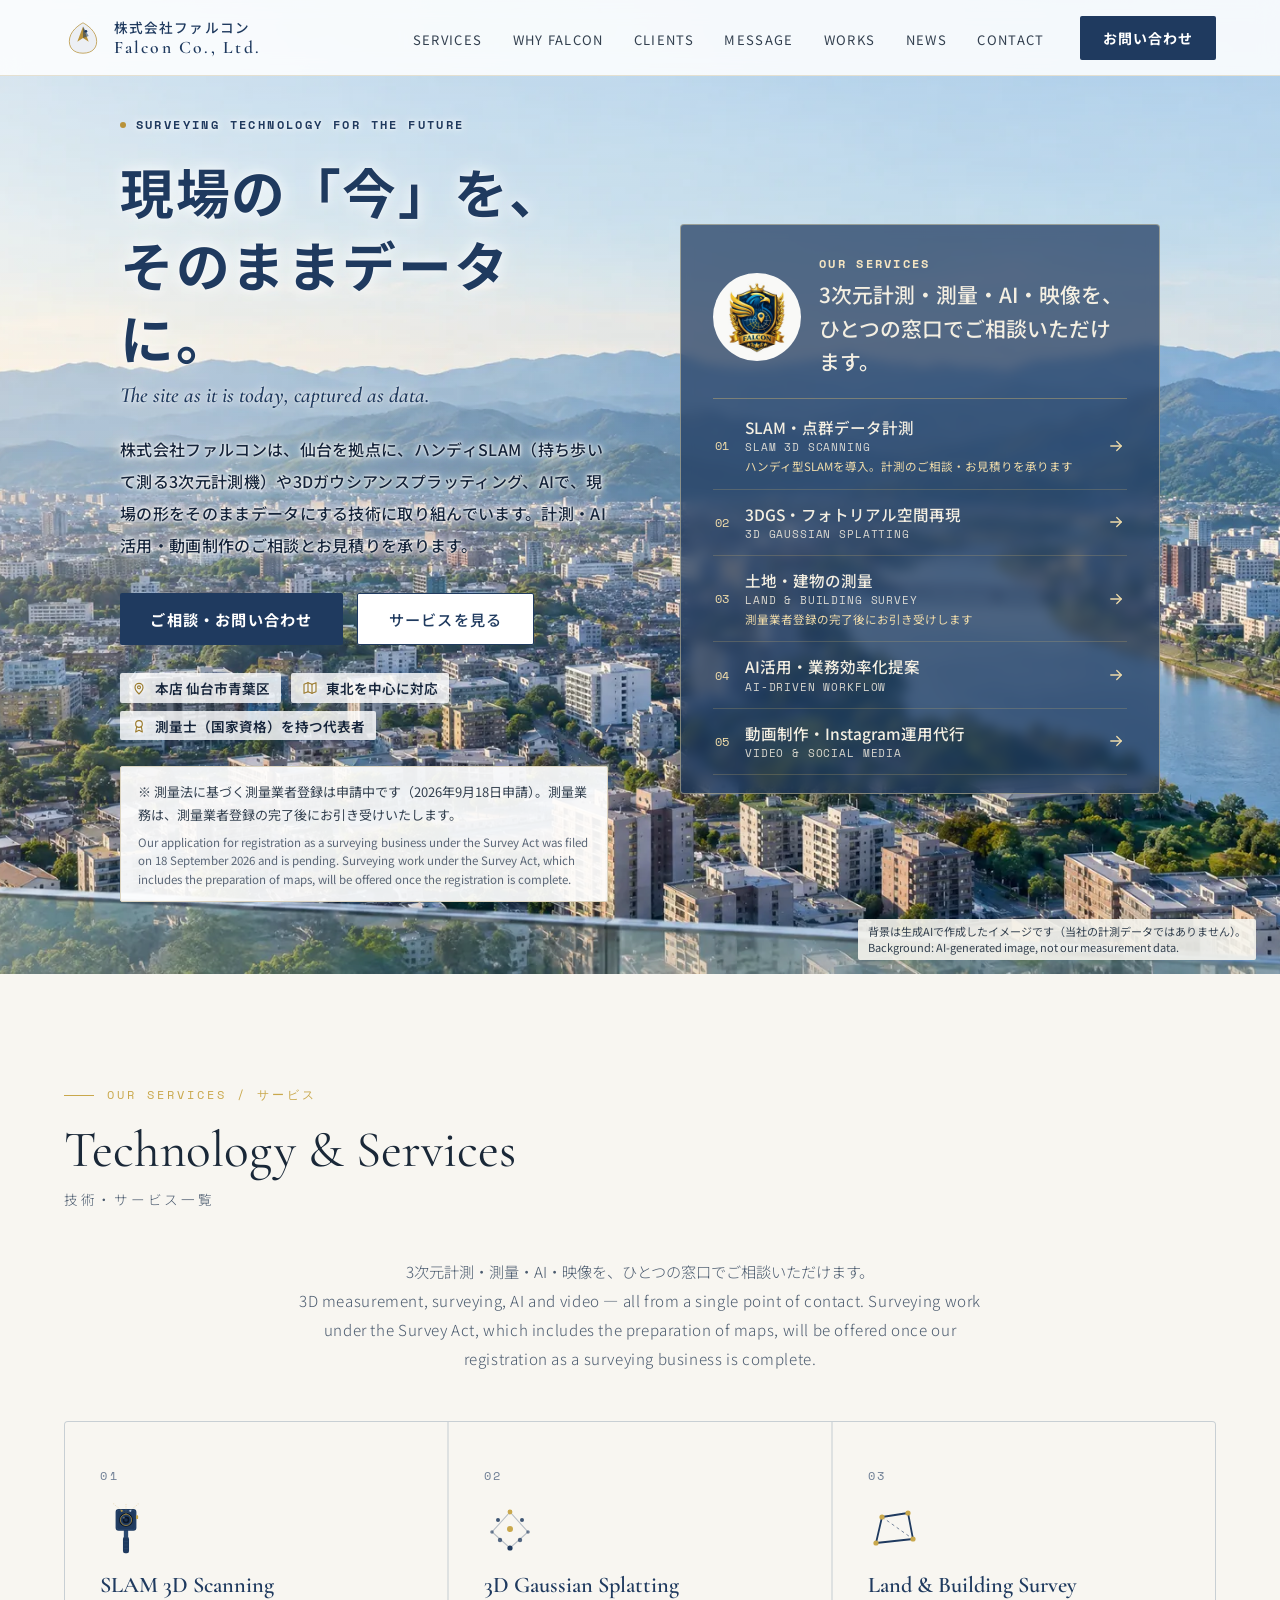
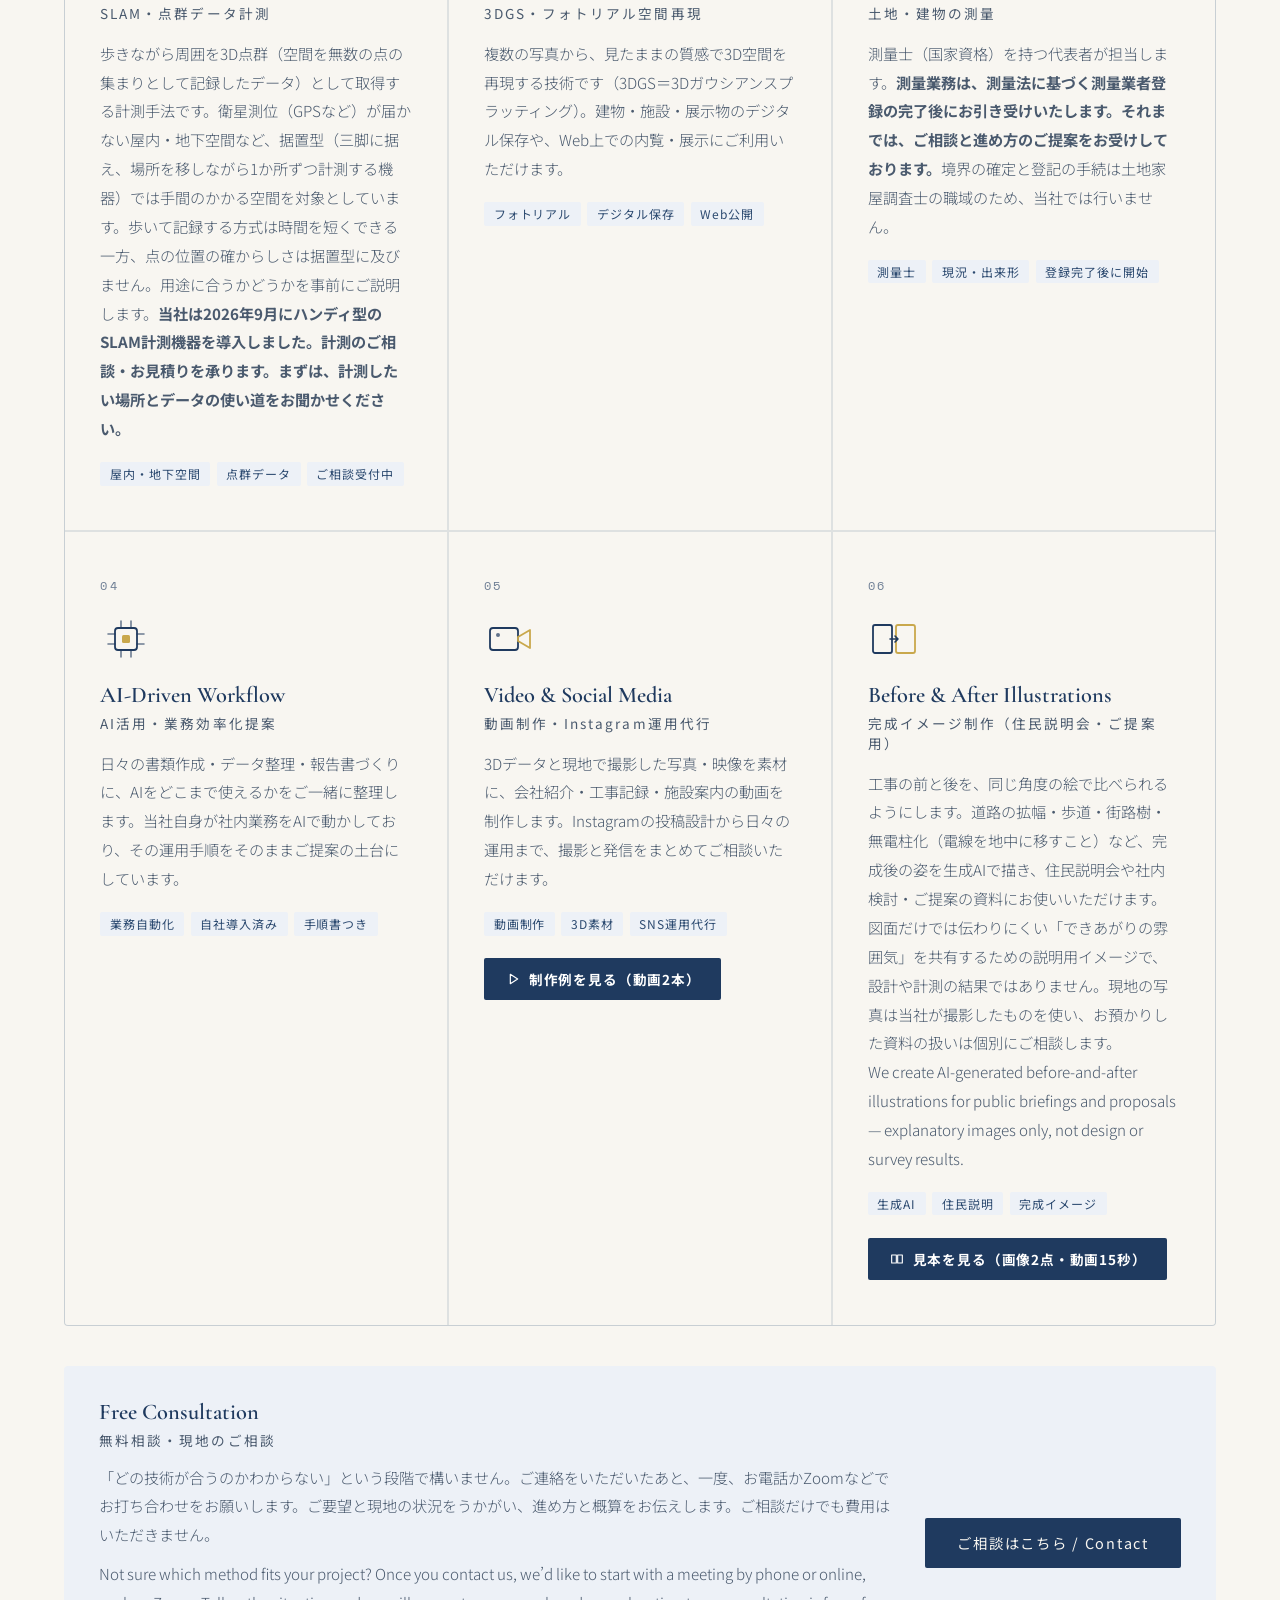
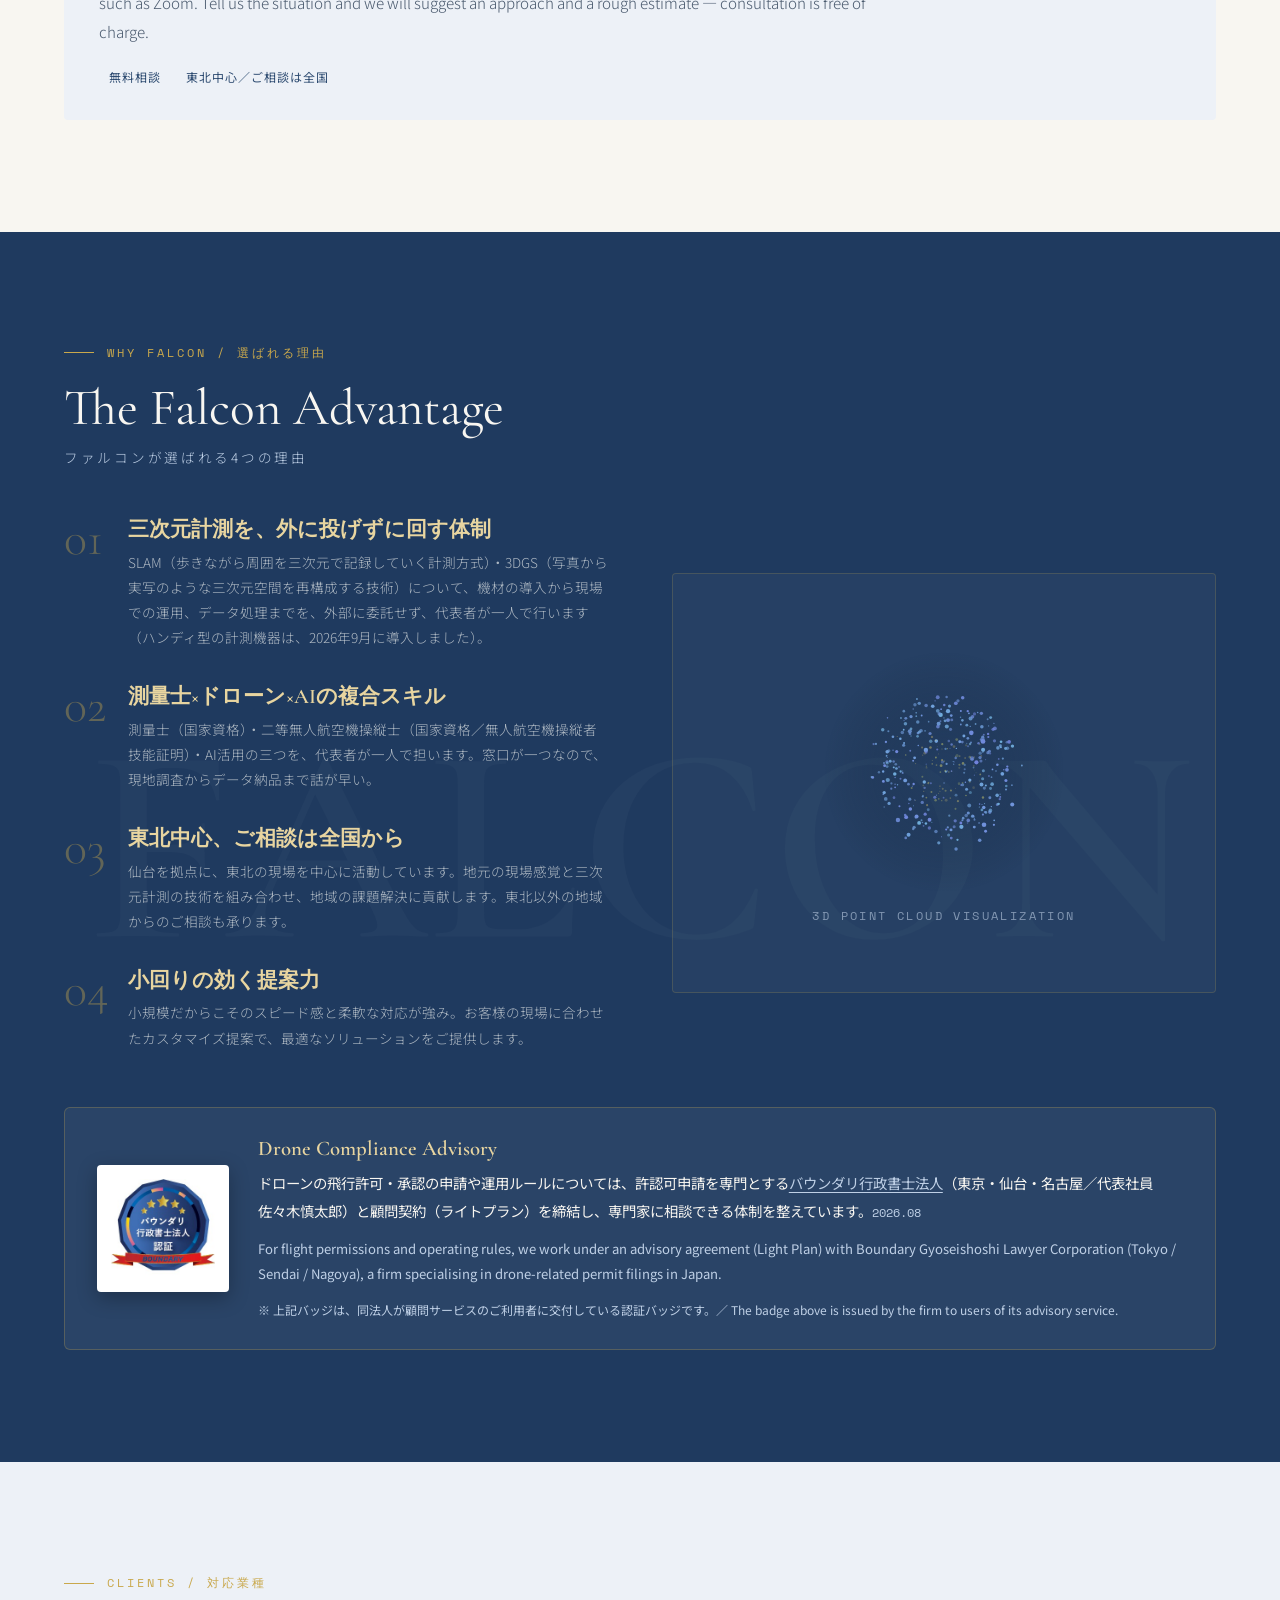
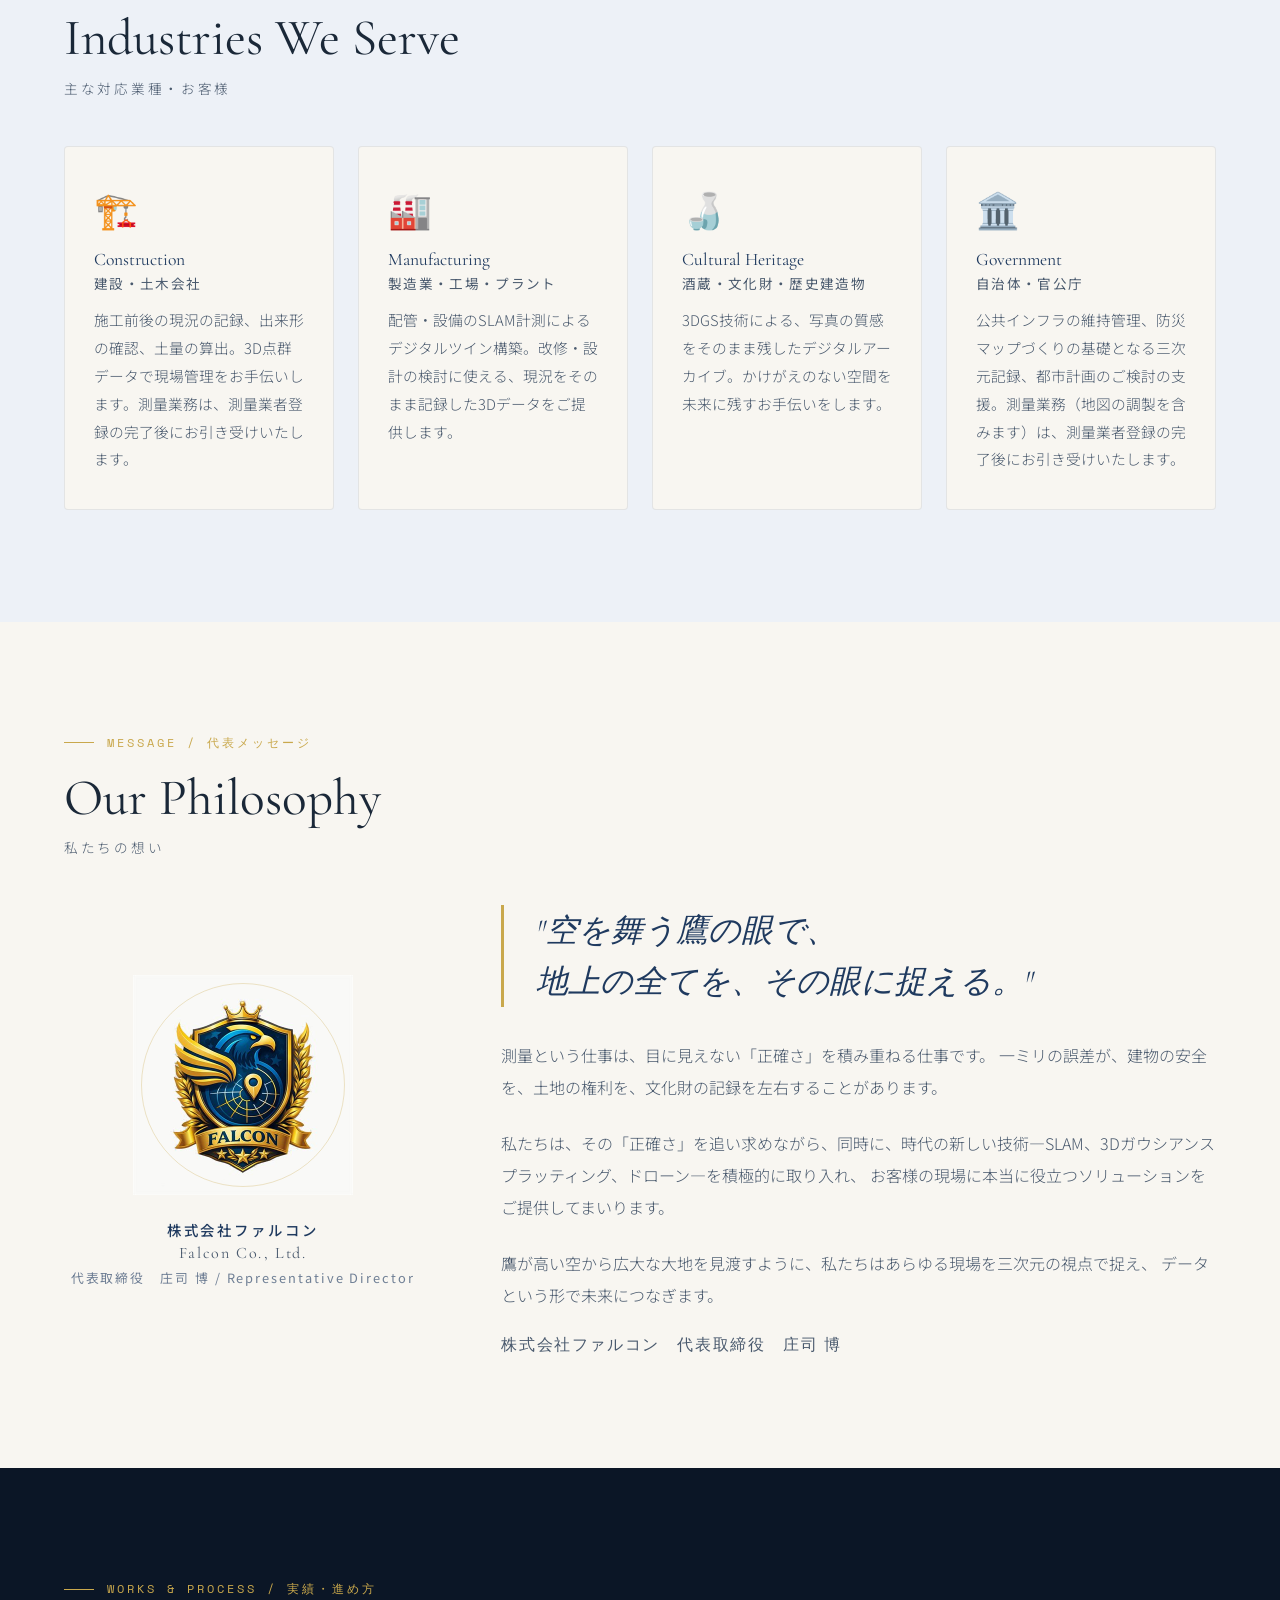
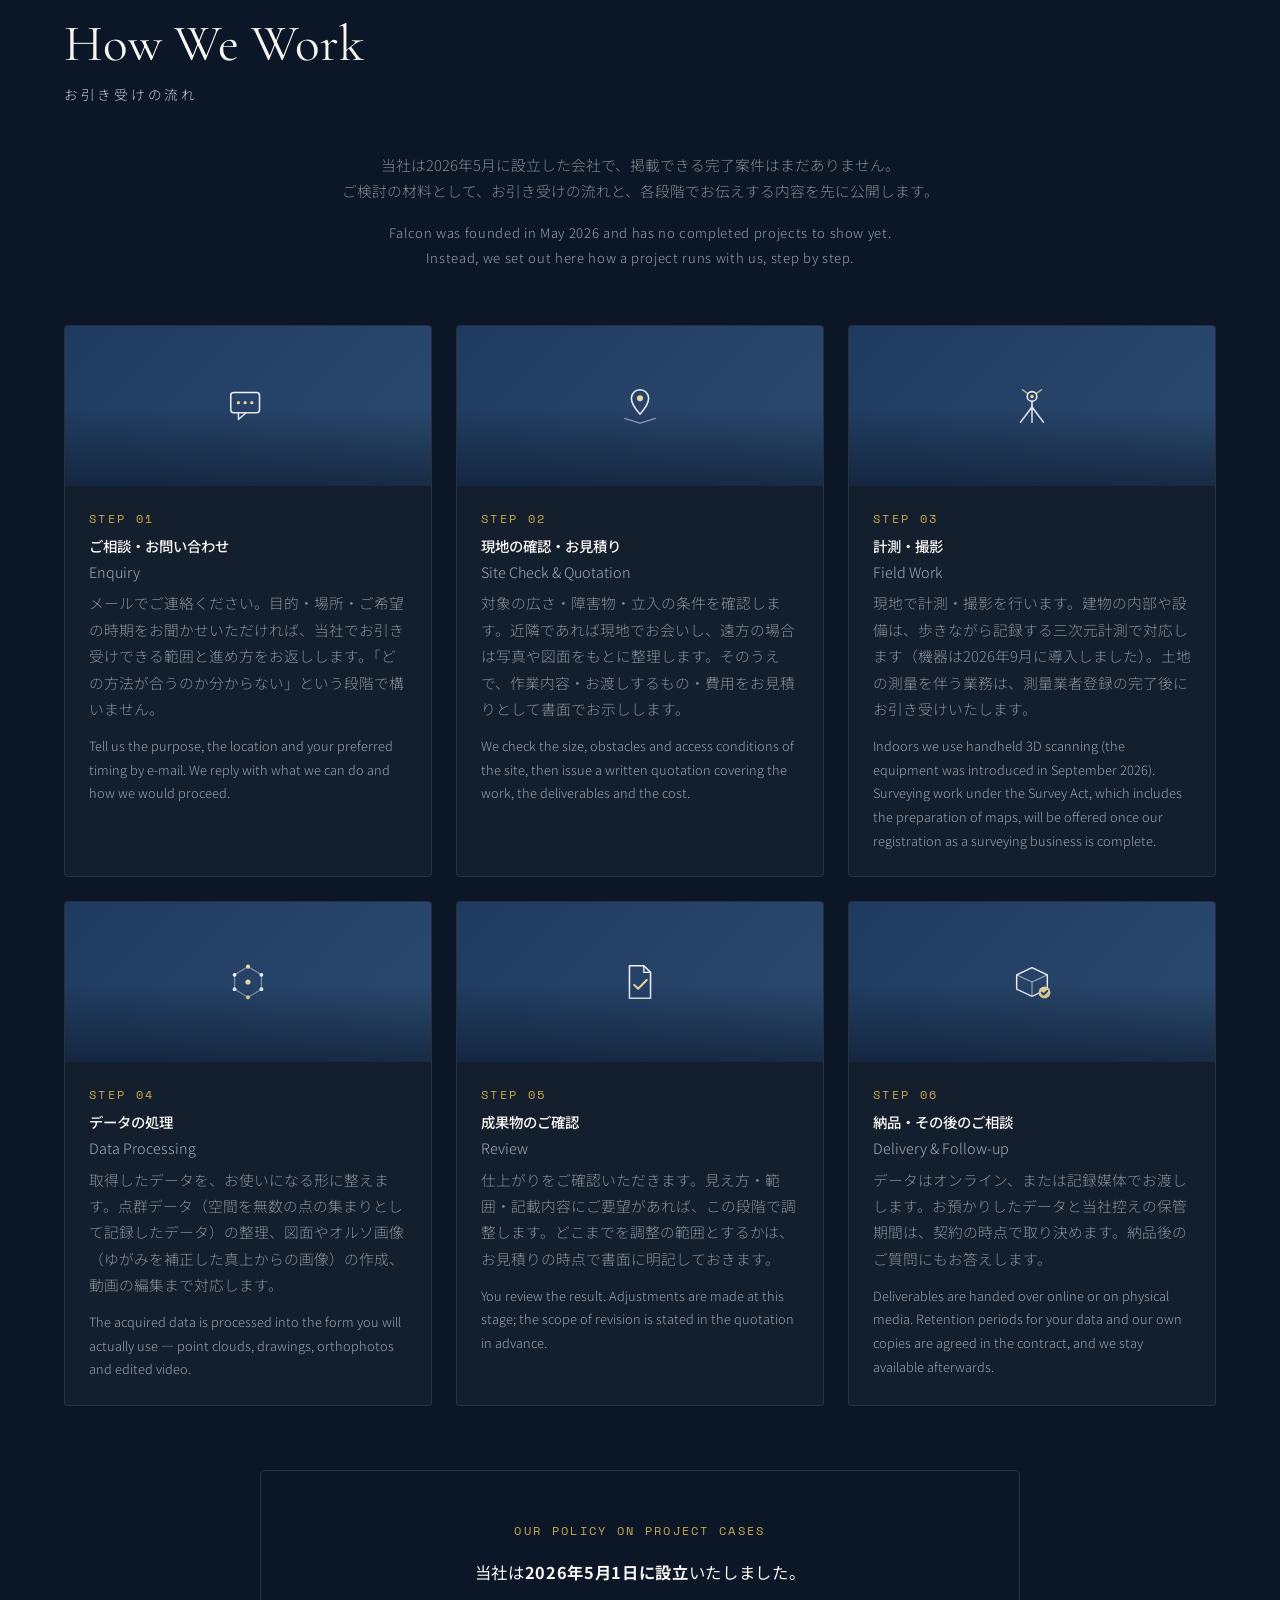
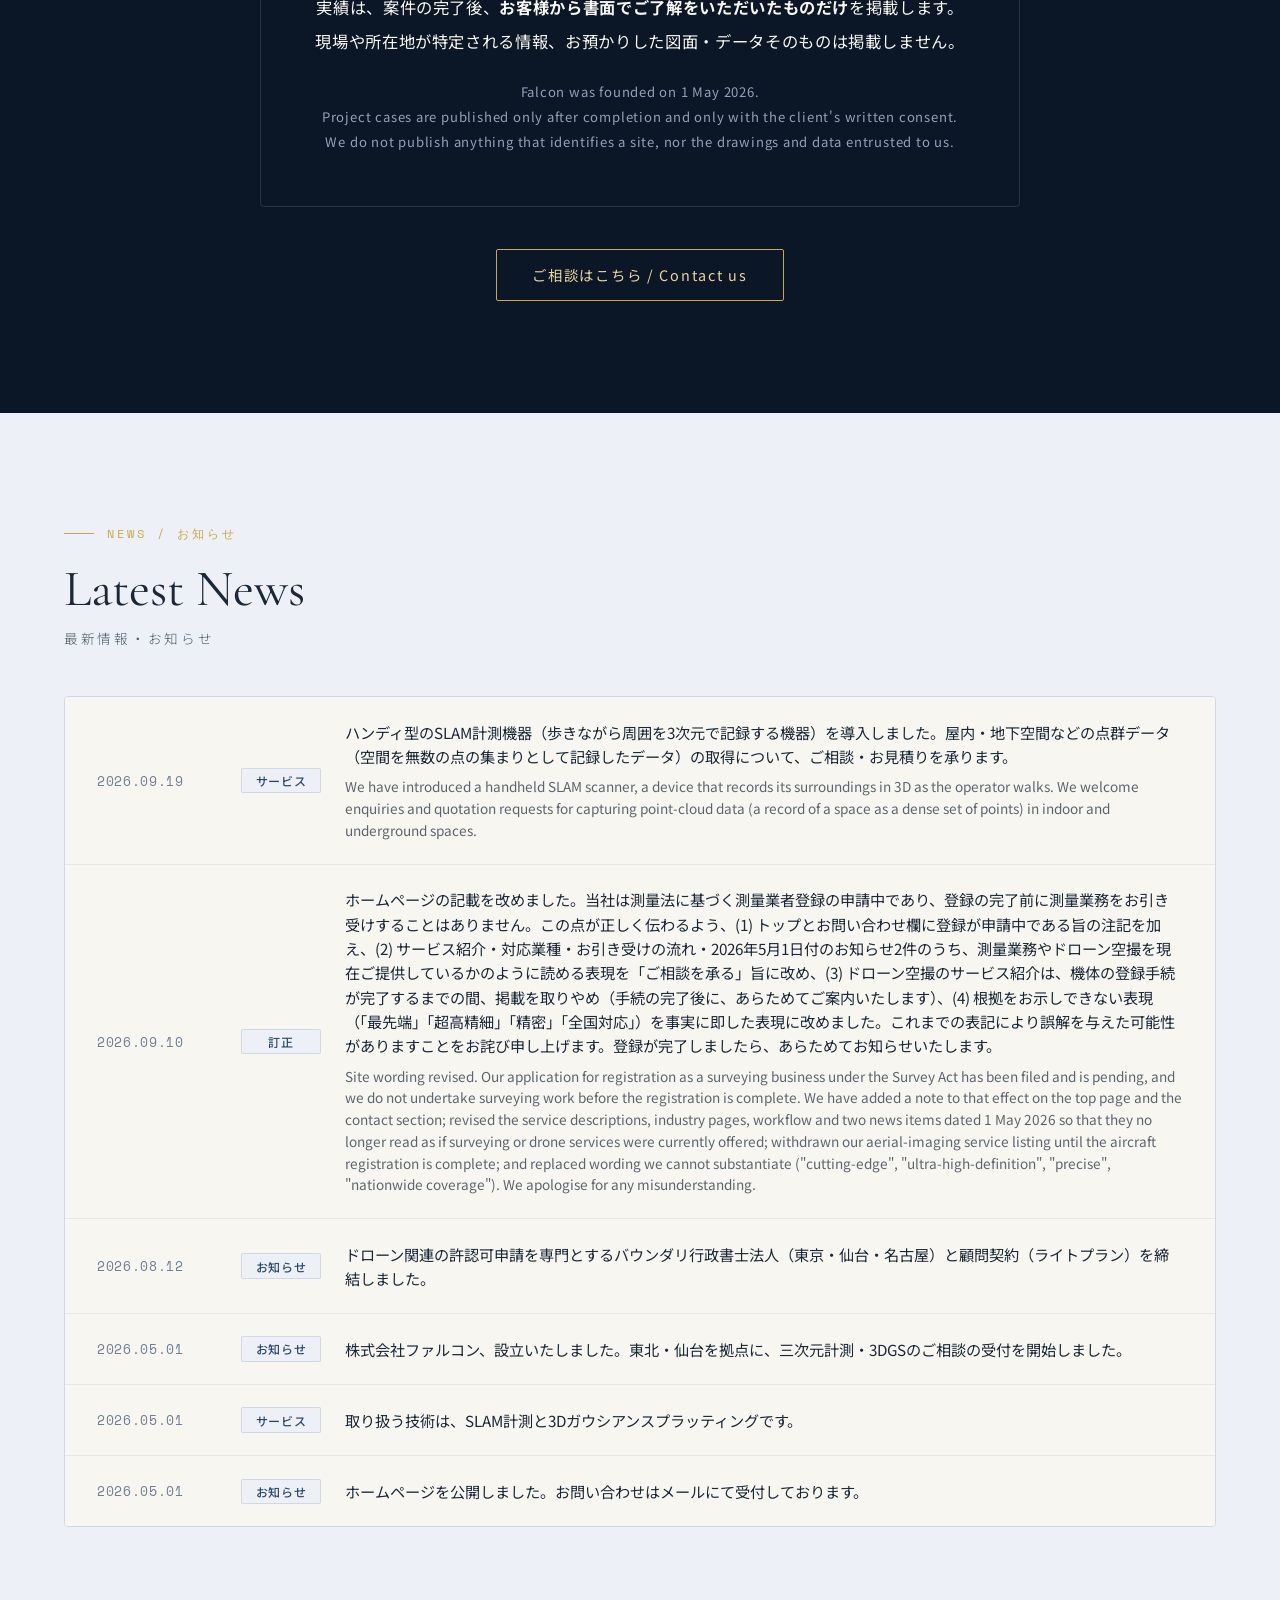
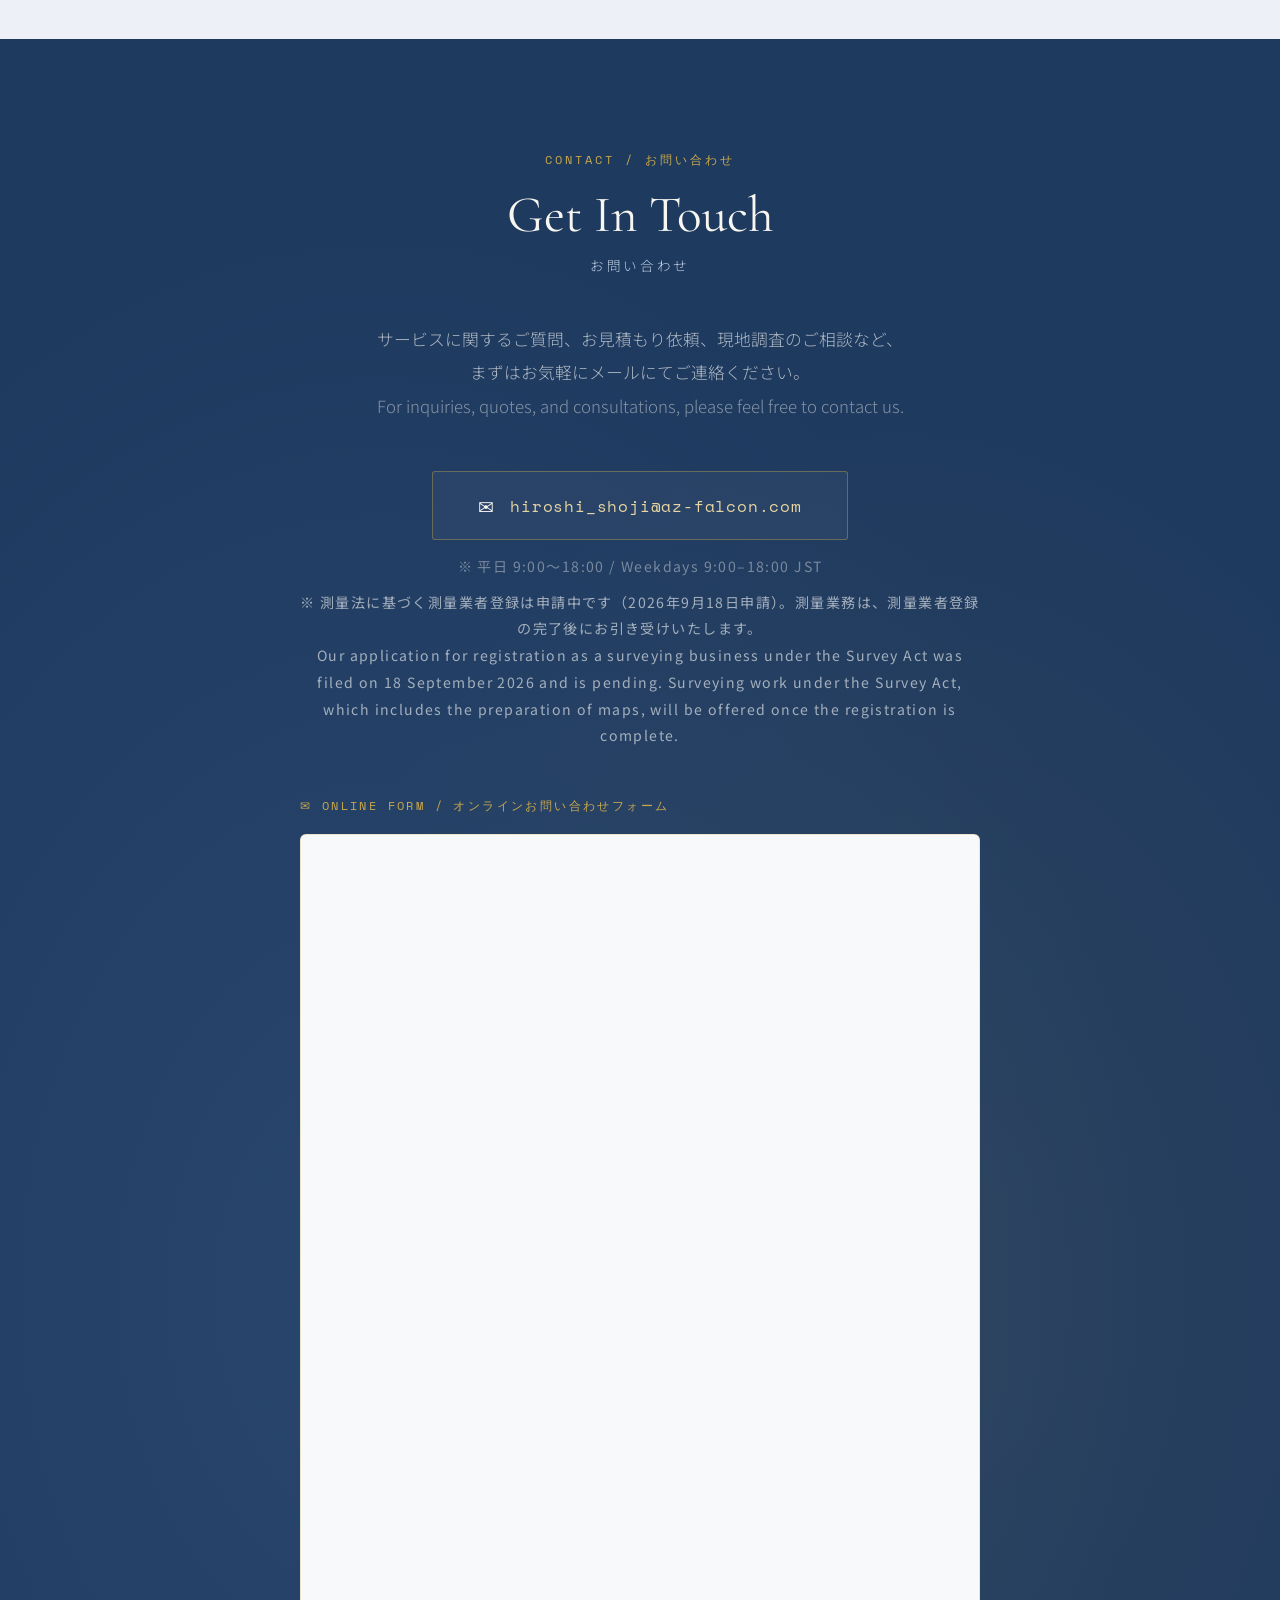
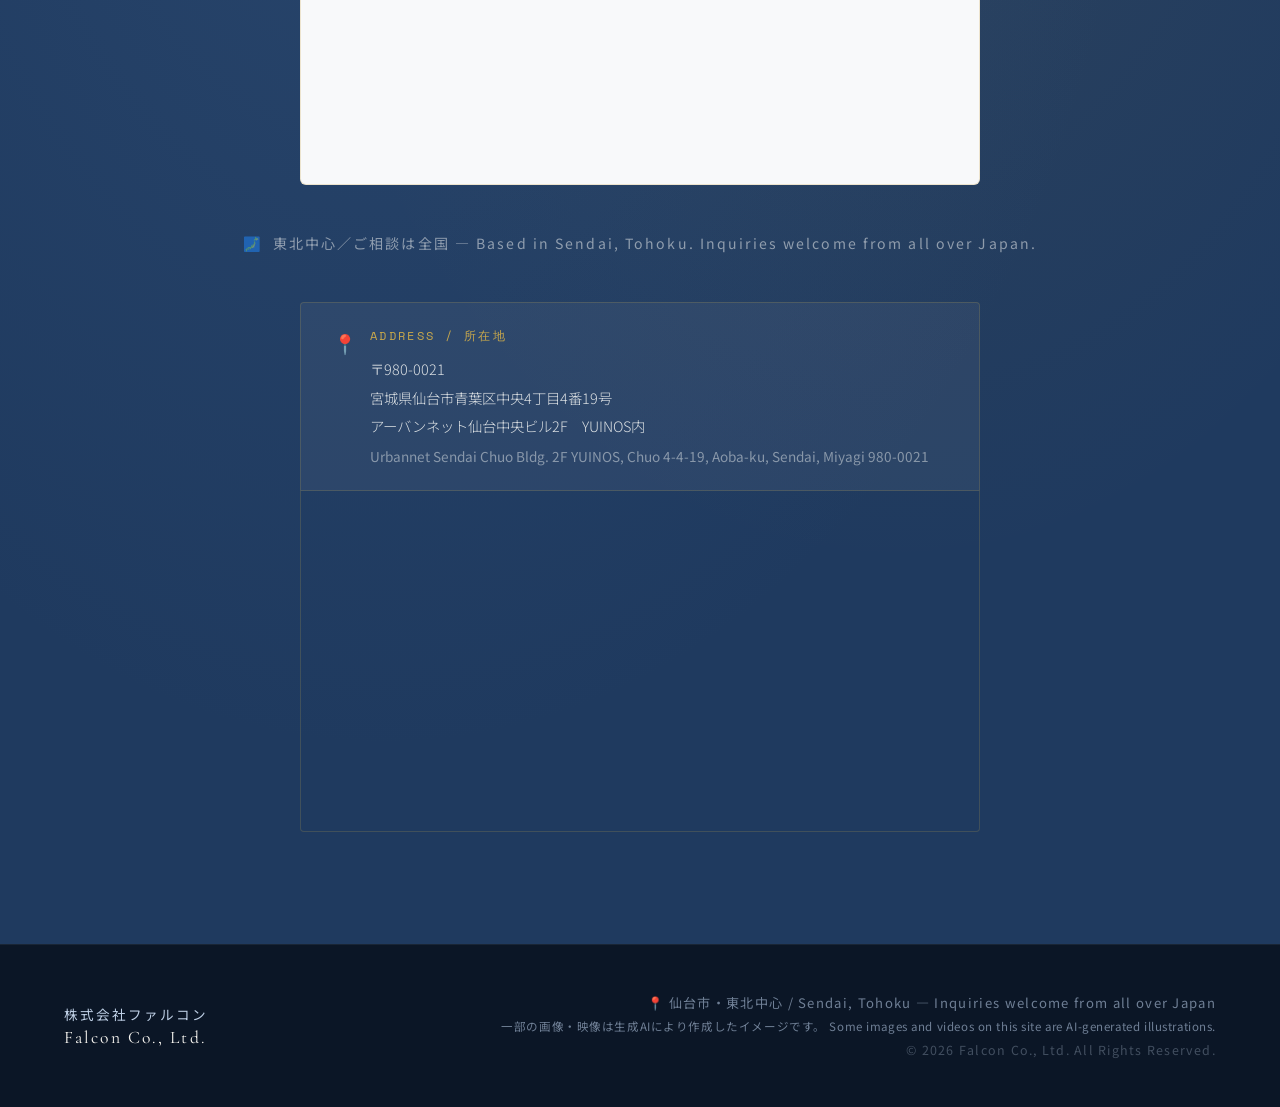
==== commit 7600c5fc: "トップの一文を、仙台と事業内容が伝わる文に差し替え - 「東北発の次世代測量カンパニーです」を取り下げ（測量業者登録は申請中のため） - 新しい一文は社名・仙台・ハンディSLAM・3DGS・AIを含み" ====
--- a/index.html
+++ b/index.html
@@ -1093,7 +1093,7 @@
       <p class="hero-tag">Surveying Technology for the Future</p>
       <h1 class="hero-title">現場の「今」を、<br>そのままデータに。</h1>
       <p class="hero-sub" lang="en">The site as it is today, captured as data.</p>
-      <p class="hero-desc">SLAM・3Dガウシアンスプラッティング・AIなどの新しい空間把握技術を活かす、東北発の次世代測量カンパニーです。東北を中心に、ご相談は全国から承ります。</p>
+      <p class="hero-desc">株式会社ファルコンは、仙台を拠点に、ハンディSLAM（持ち歩いて測る3次元計測機）や3Dガウシアンスプラッティング、AIで、現場の形をそのままデータにする技術に取り組んでいます。計測・AI活用・動画制作のご相談とお見積りを承ります。</p>
       <div class="hero-cta">
         <a href="#contact" class="hero-btn hero-btn-primary">ご相談・お問い合わせ</a>
         <a href="#services" class="hero-btn hero-btn-secondary">サービスを見る</a>
@@ -1104,8 +1104,8 @@
         <li><svg viewBox="0 0 24 24" fill="none" stroke="#9a7a2c" stroke-width="1.7" stroke-linecap="round" stroke-linejoin="round" aria-hidden="true"><path d="M12 14a5 5 0 1 0 0-10 5 5 0 0 0 0 10z"/><path d="M8.6 12.7L7 21l5-2.8 5 2.8-1.6-8.3"/></svg>測量士（国家資格）を持つ代表者</li>
       </ul>
       <div class="hero-note">
-        <p>※ 測量法に基づく測量業者登録は申請中です。測量業務は、測量業者登録の完了後にお引き受けいたします。</p>
-        <p lang="en">Our application for registration as a surveying business under the Survey Act has been filed and is pending. Surveying work under the Survey Act, which includes the preparation of maps, will be offered once the registration is complete.</p>
+        <p>※ 測量法に基づく測量業者登録は申請中です（2026年9月18日申請）。測量業務は、測量業者登録の完了後にお引き受けいたします。</p>
+        <p lang="en">Our application for registration as a surveying business under the Survey Act was filed on 18 September 2026 and is pending. Surveying work under the Survey Act, which includes the preparation of maps, will be offered once the registration is complete.</p>
       </div>
     </div>
 
@@ -1767,7 +1767,7 @@
       <a href="mailto:hiroshi_shoji@az-falcon.com" class="contact-mail">hiroshi_shoji@az-falcon.com</a>
     </div>
     <p class="contact-note">※ 平日 9:00〜18:00 / Weekdays 9:00–18:00 JST</p>
-    <p class="contact-note" style="margin-top:0.8rem; max-width:680px; margin-left:auto; margin-right:auto; line-height:1.9; color:rgba(249,250,248,0.6);">※ 測量法に基づく測量業者登録は申請中です。測量業務は、測量業者登録の完了後にお引き受けいたします。<br>Our application for registration as a surveying business under the Survey Act has been filed and is pending. Surveying work under the Survey Act, which includes the preparation of maps, will be offered once the registration is complete.</p>
+    <p class="contact-note" style="margin-top:0.8rem; max-width:680px; margin-left:auto; margin-right:auto; line-height:1.9; color:rgba(249,250,248,0.6);">※ 測量法に基づく測量業者登録は申請中です（2026年9月18日申請）。測量業務は、測量業者登録の完了後にお引き受けいたします。<br>Our application for registration as a surveying business under the Survey Act was filed on 18 September 2026 and is pending. Surveying work under the Survey Act, which includes the preparation of maps, will be offered once the registration is complete.</p>
 
     <!-- Googleフォーム -->
     <div style="margin-top: 3rem; max-width: 680px; margin-left: auto; margin-right: auto;">
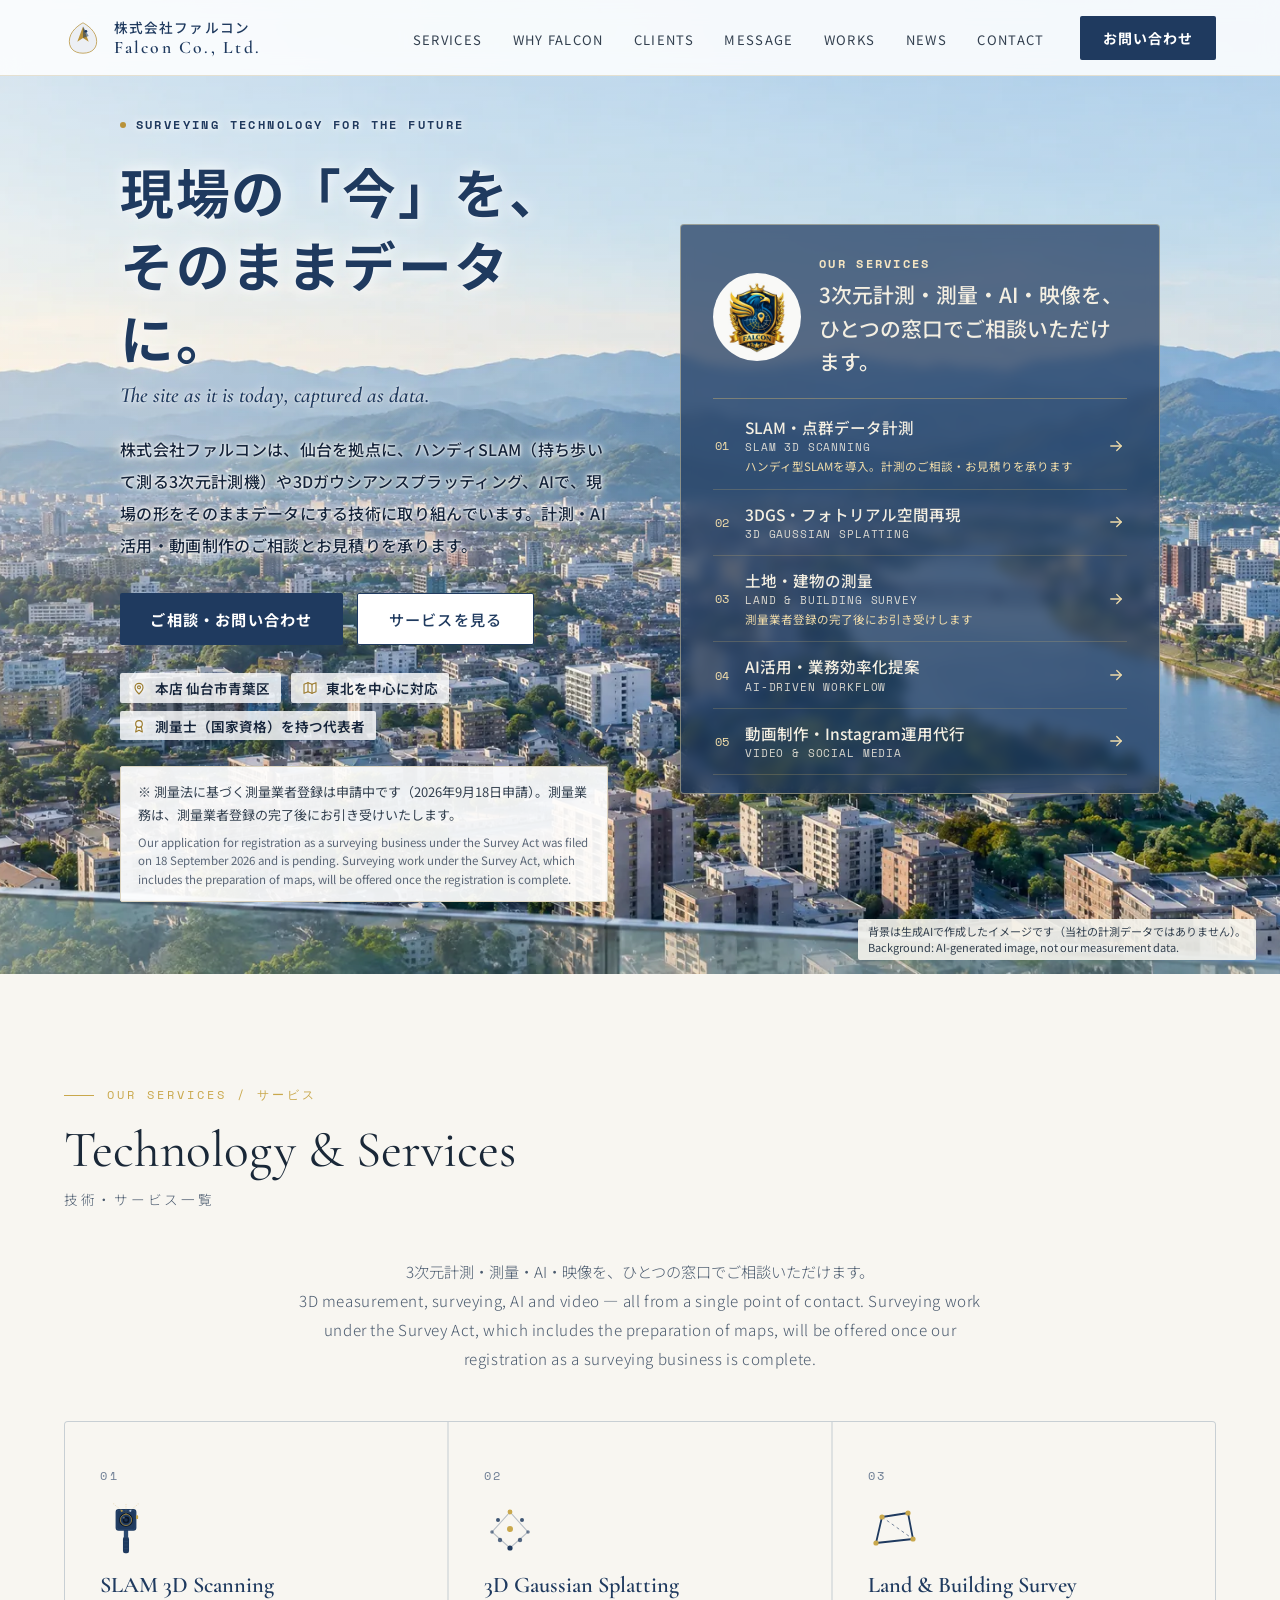
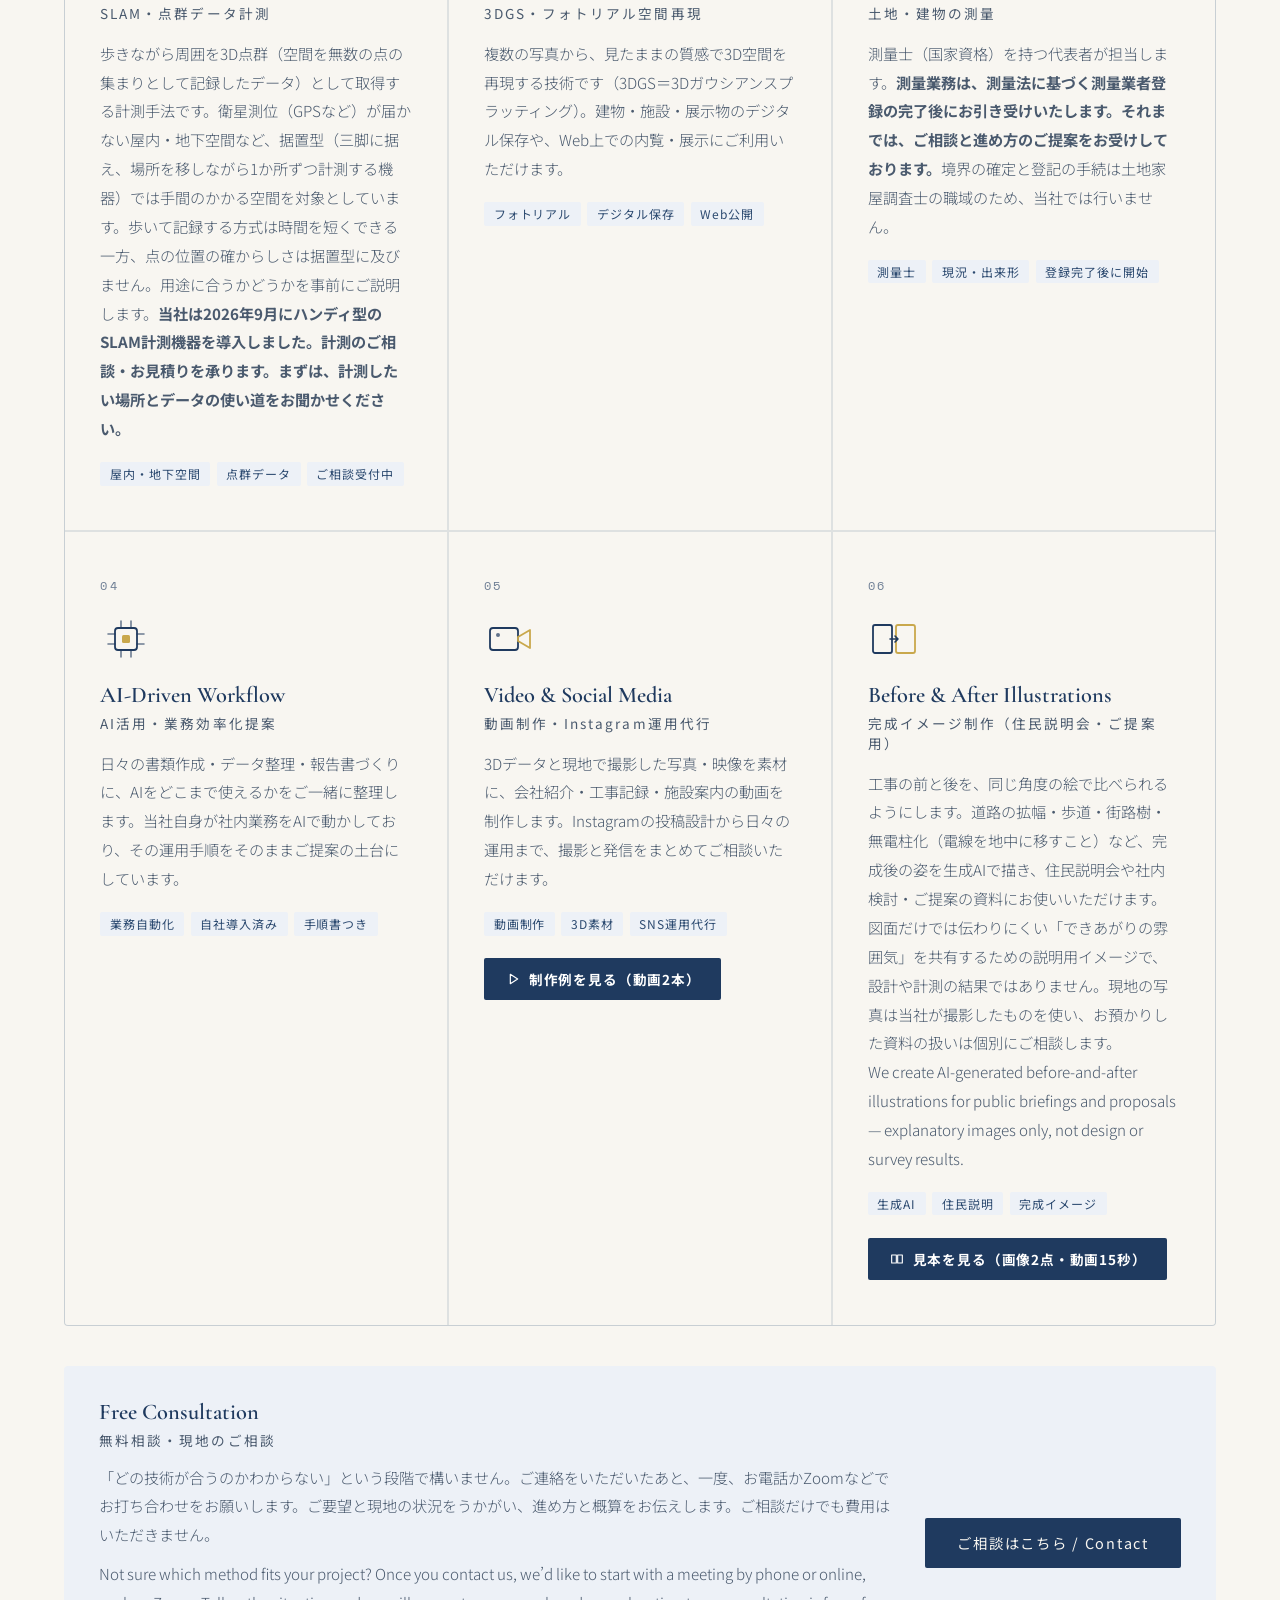
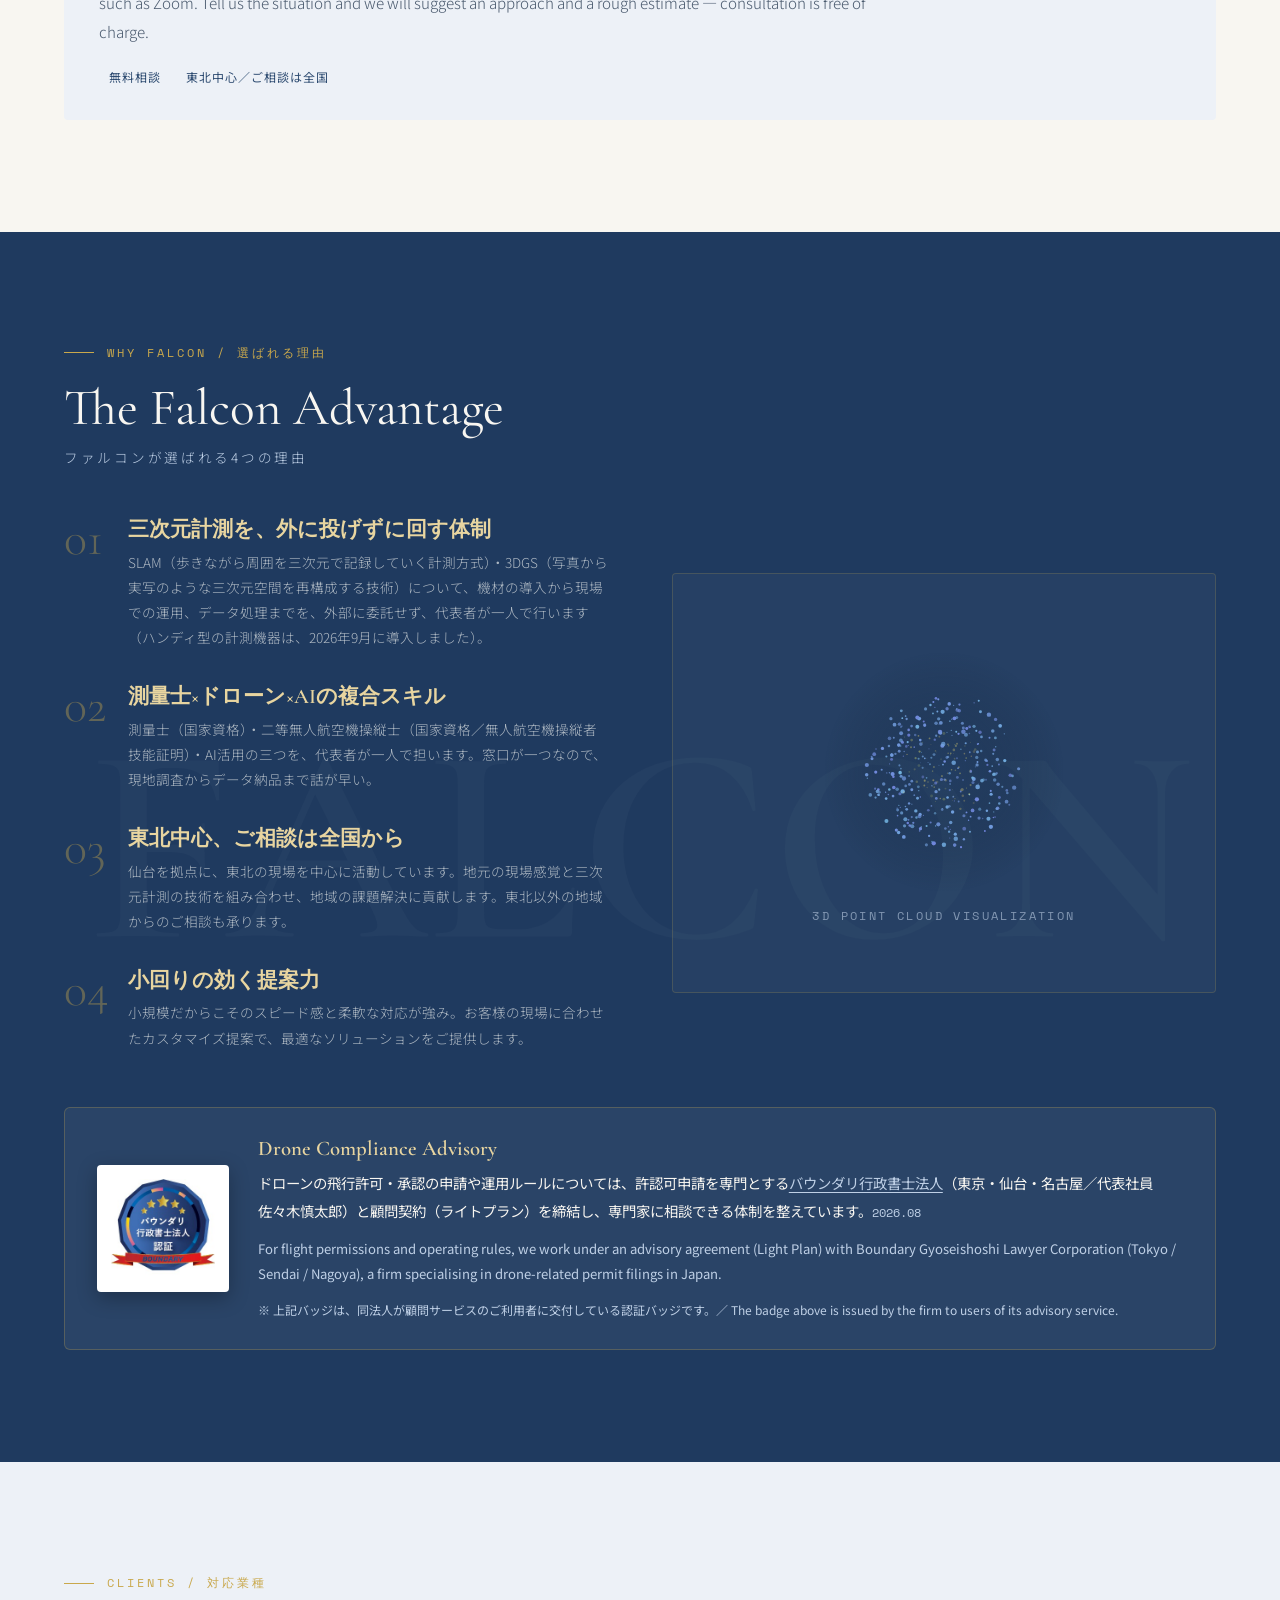
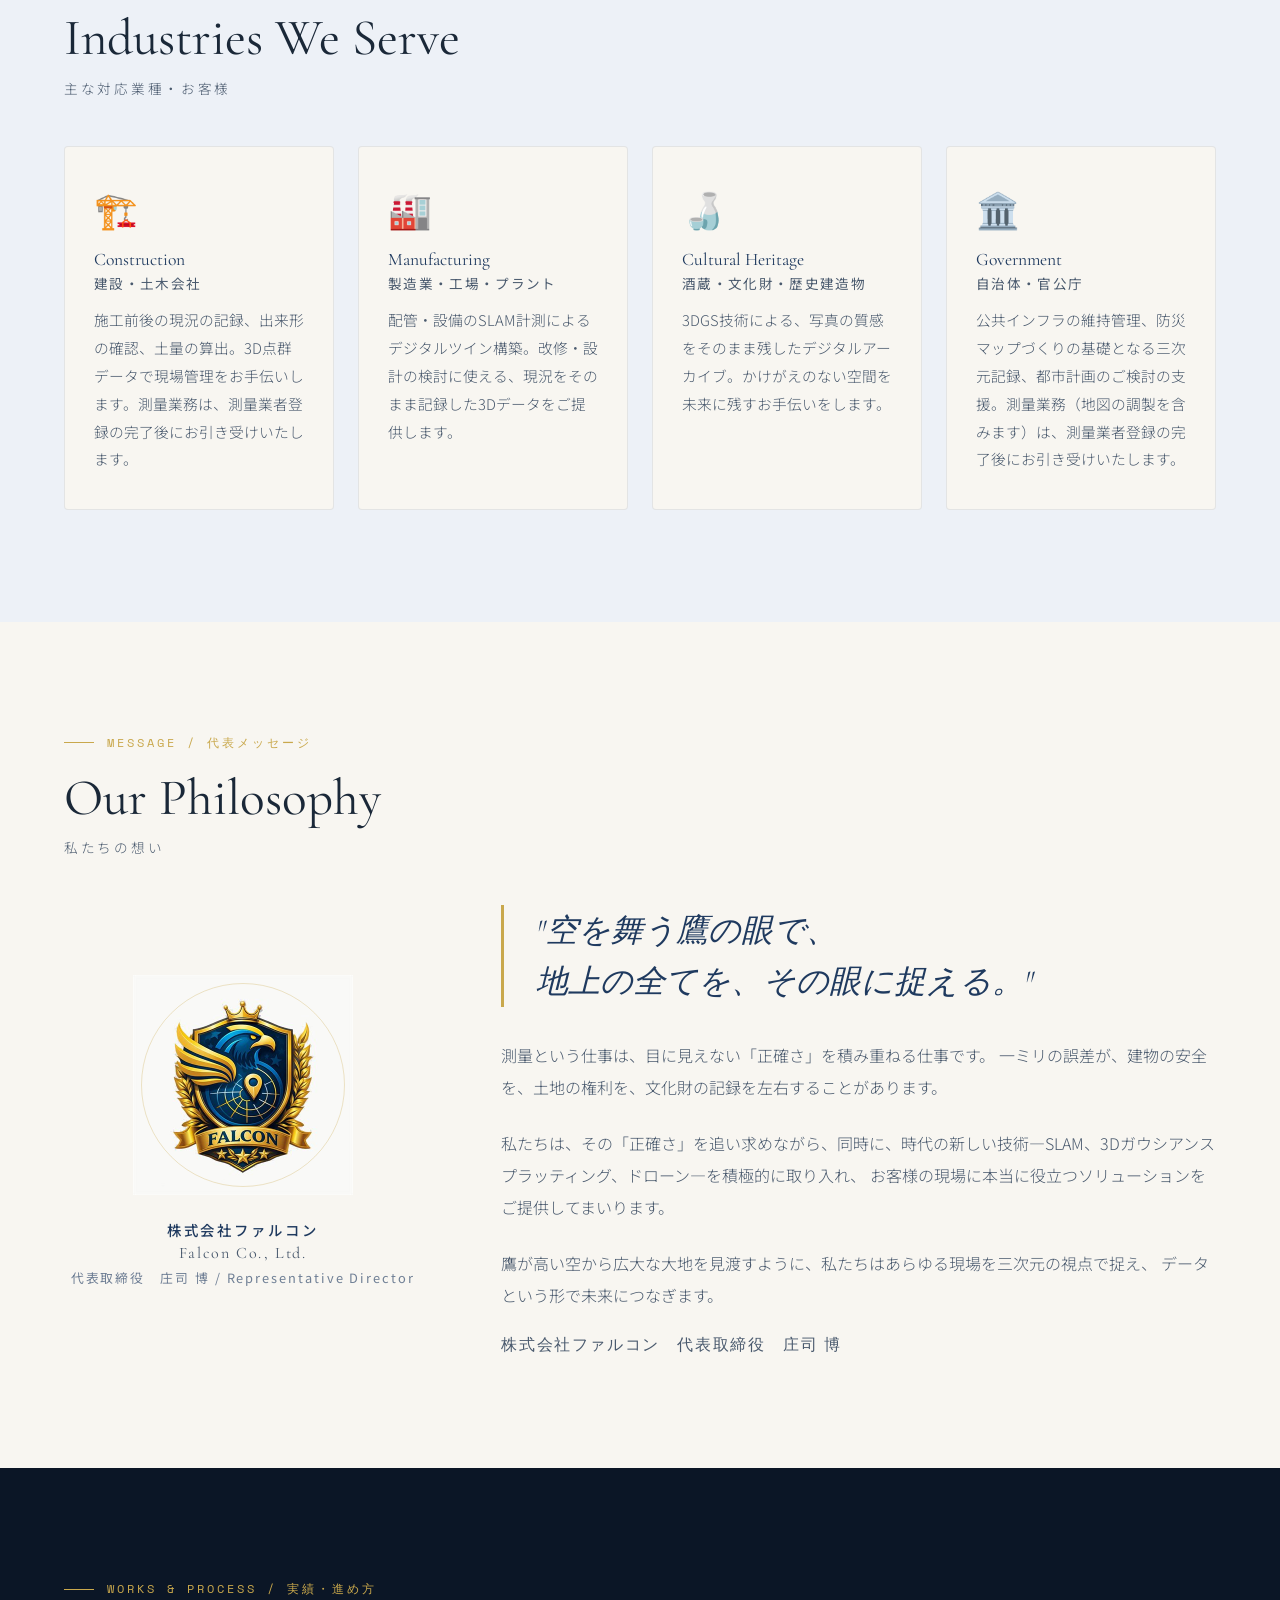
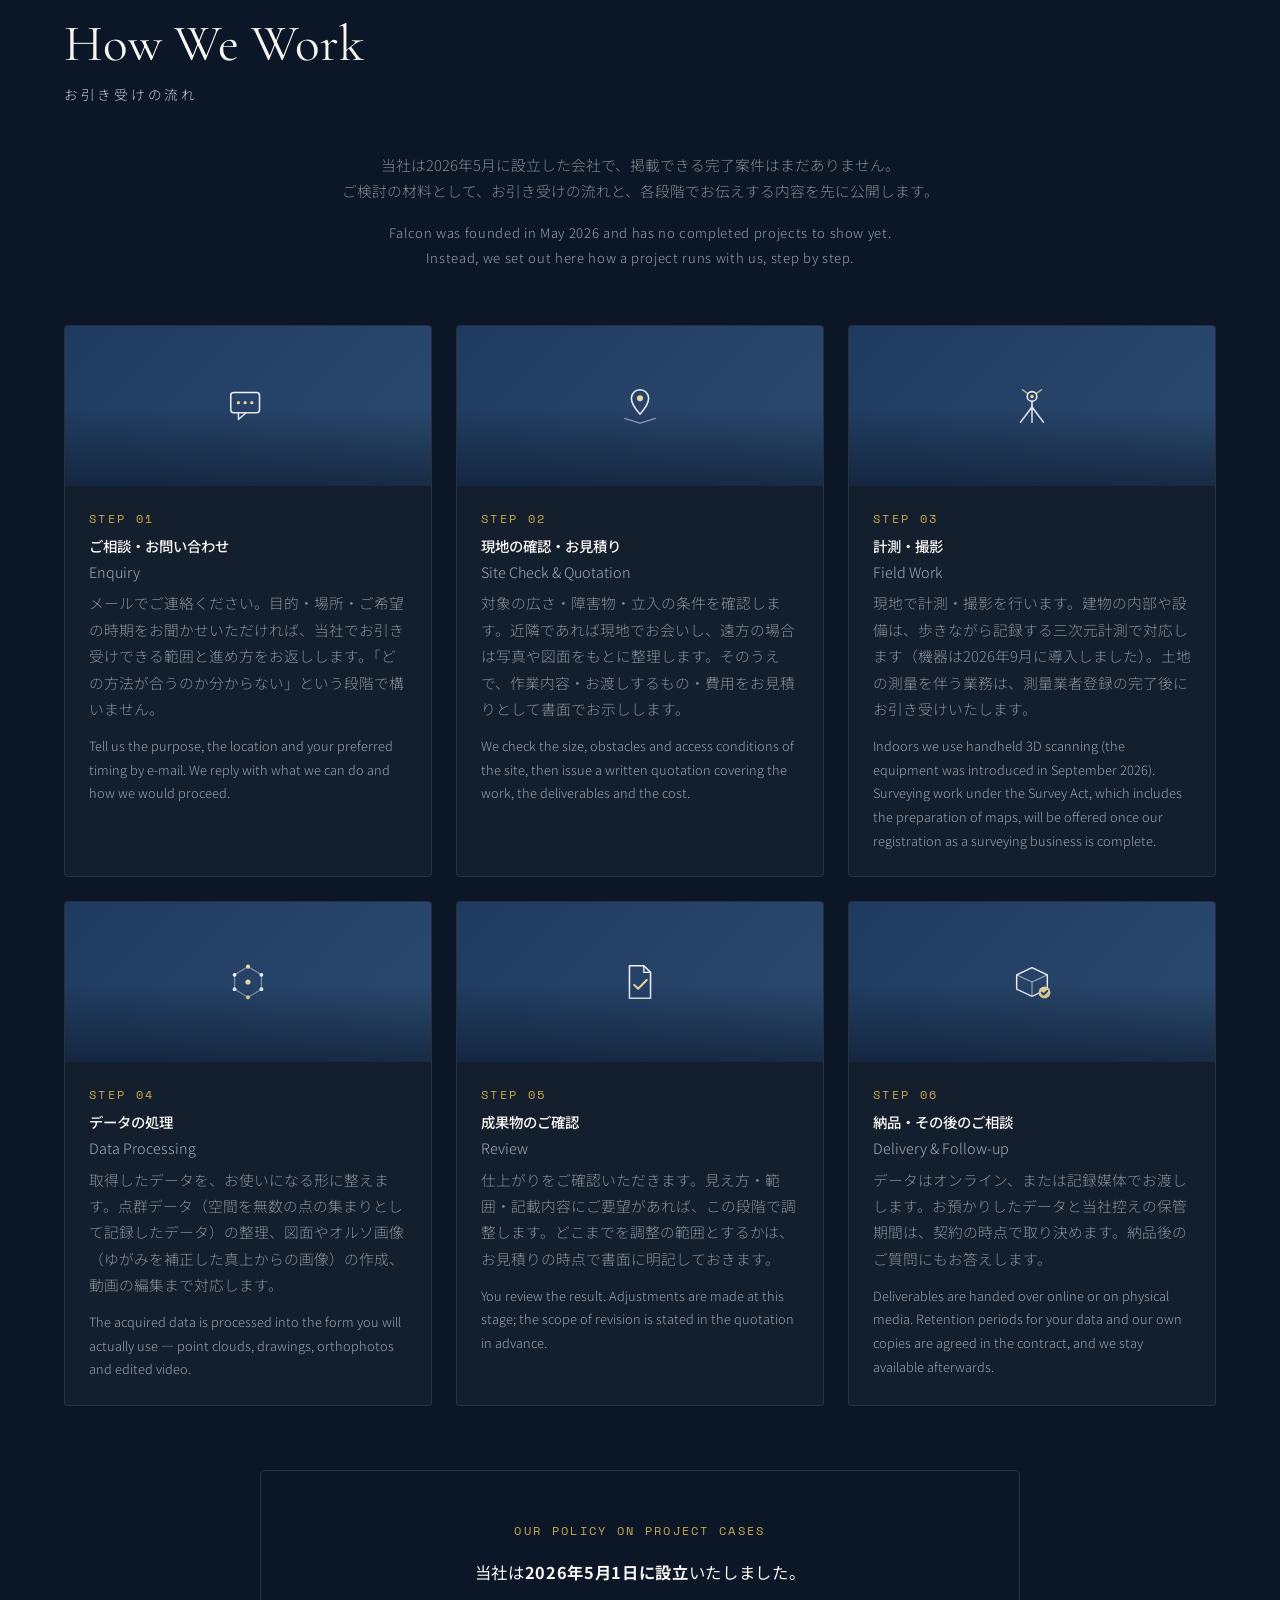
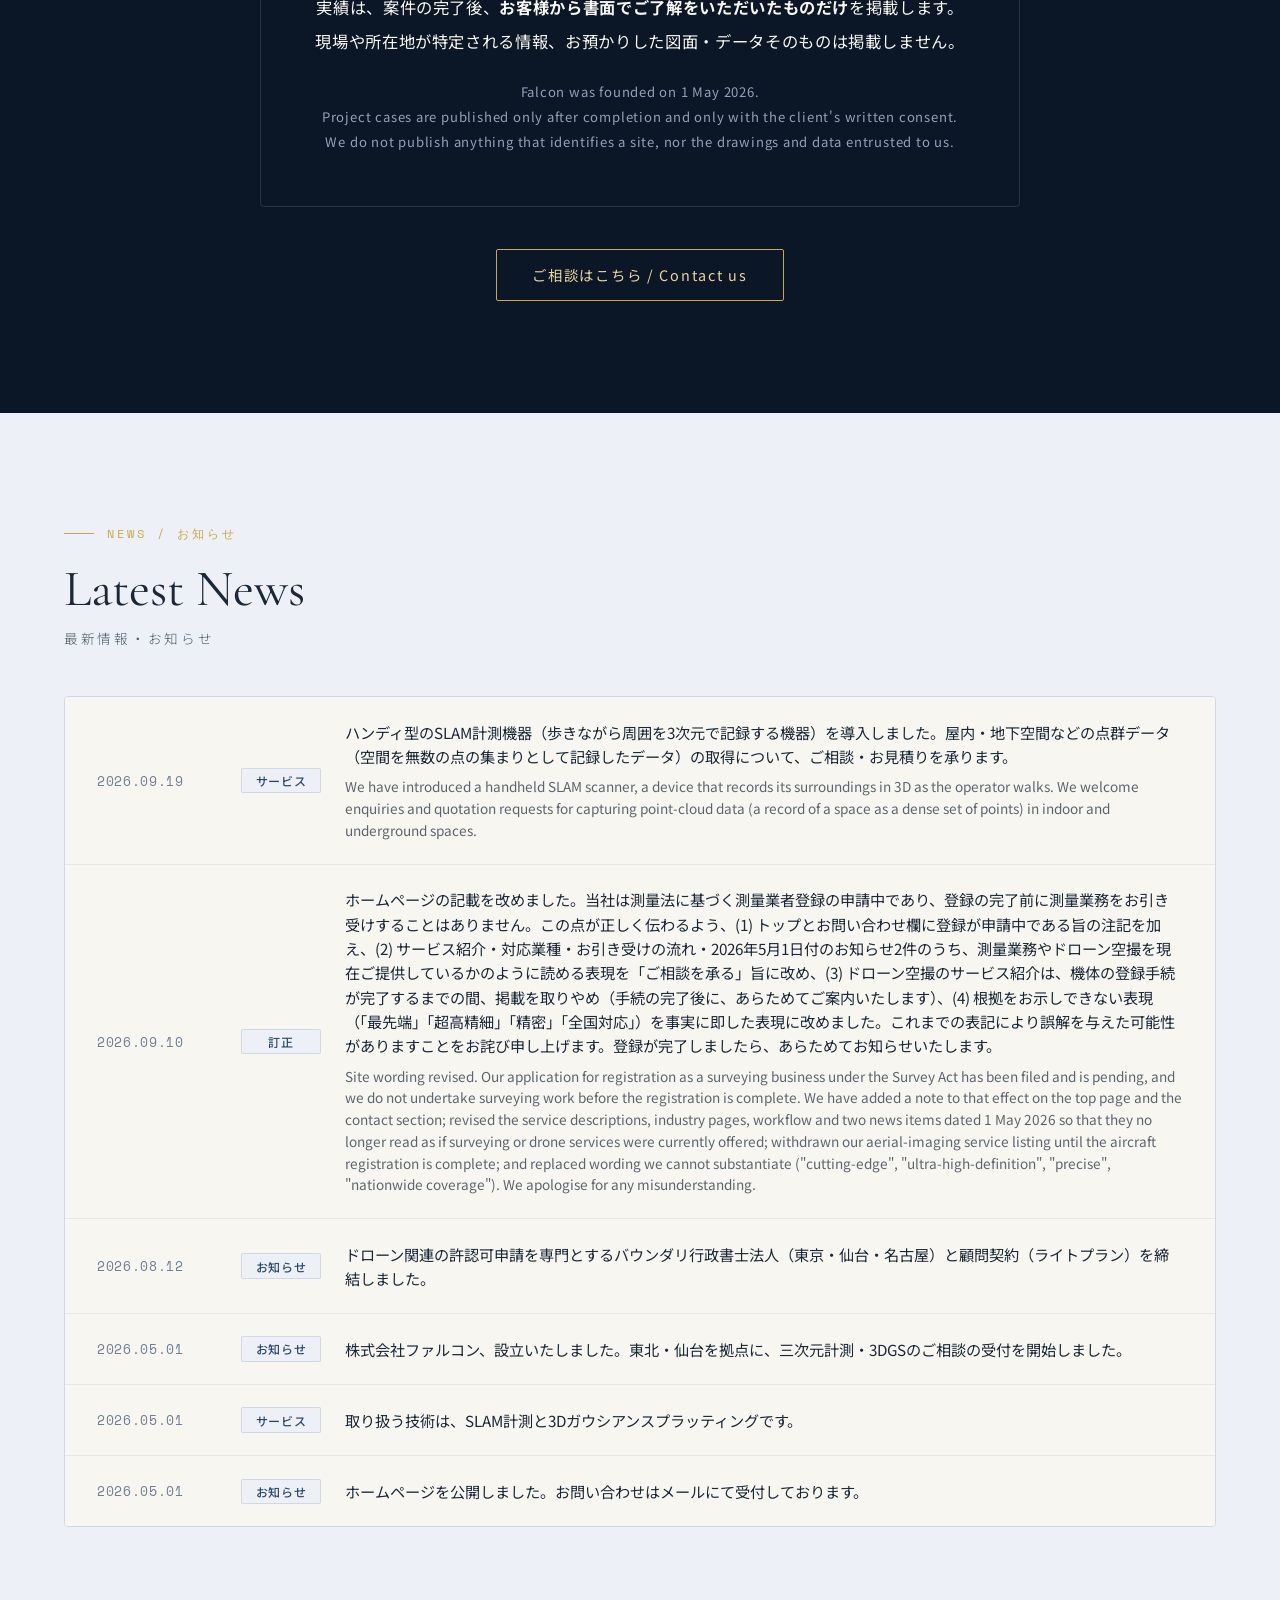
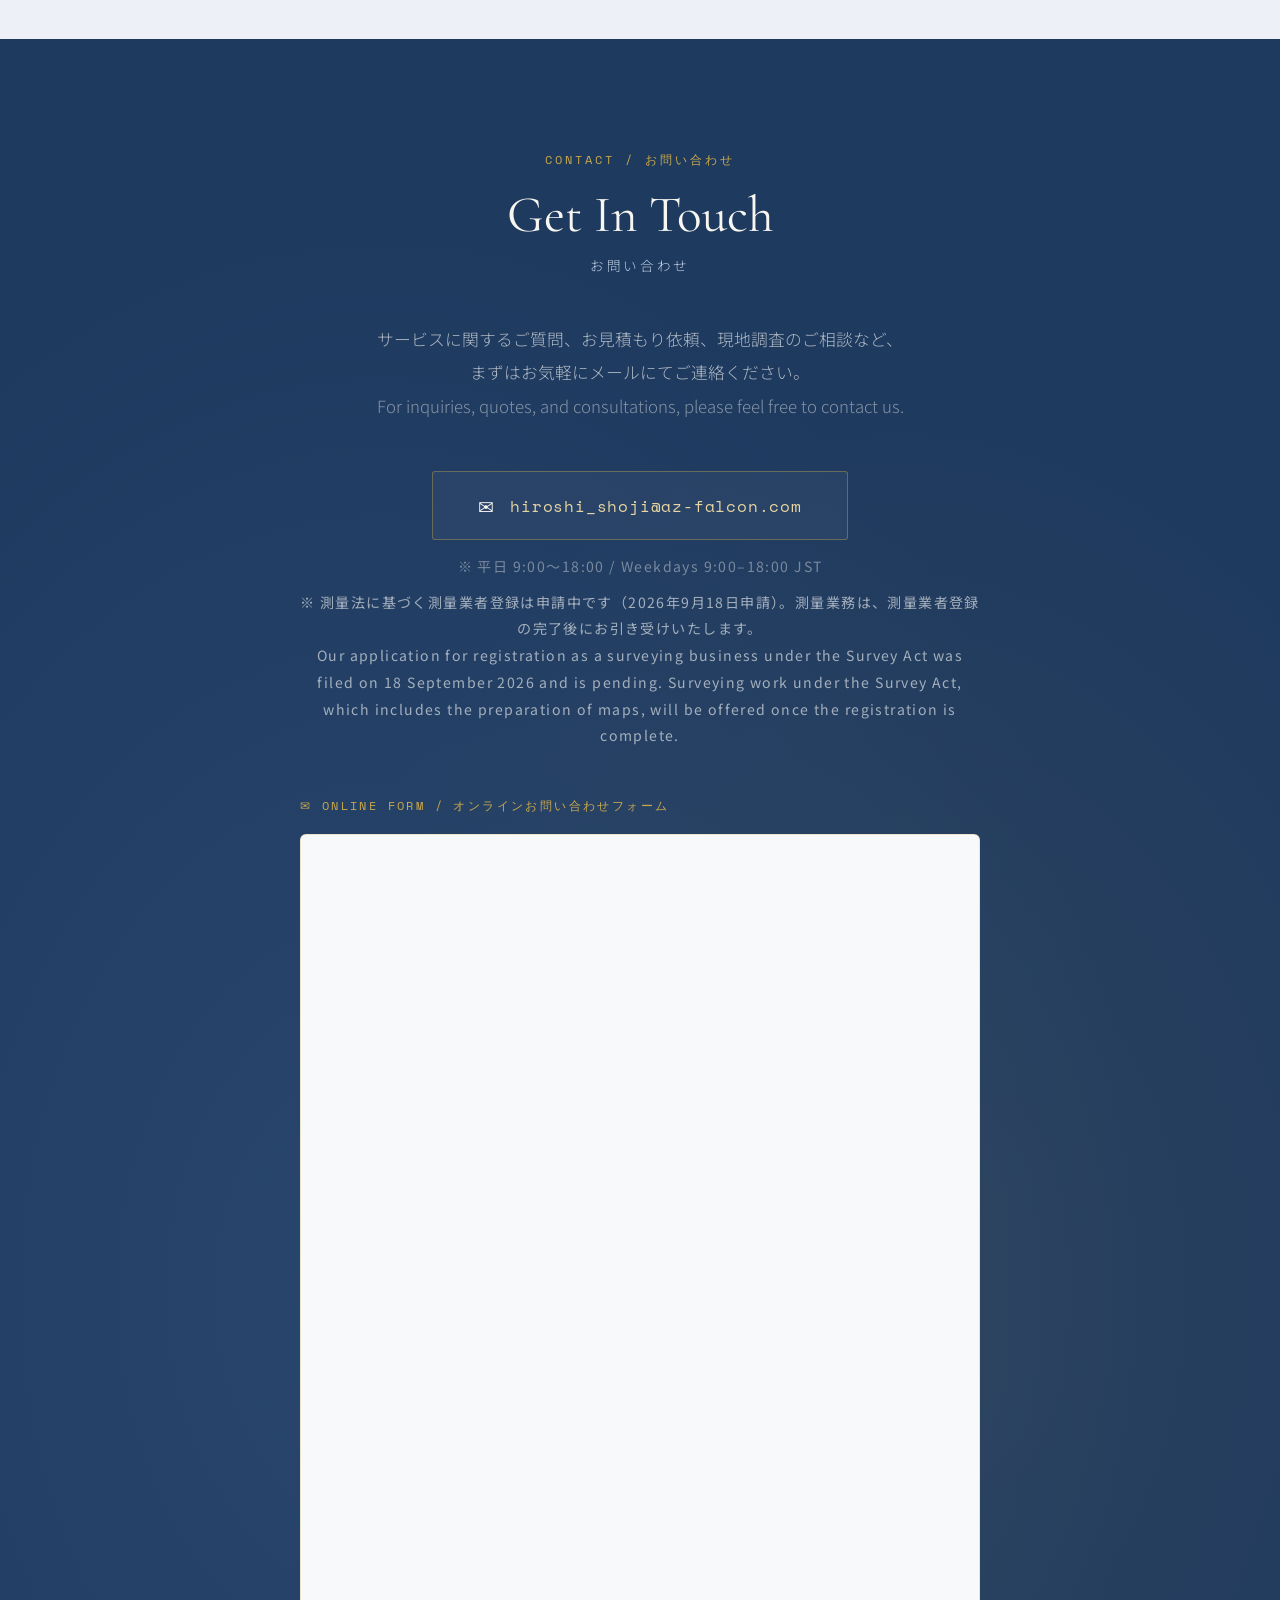
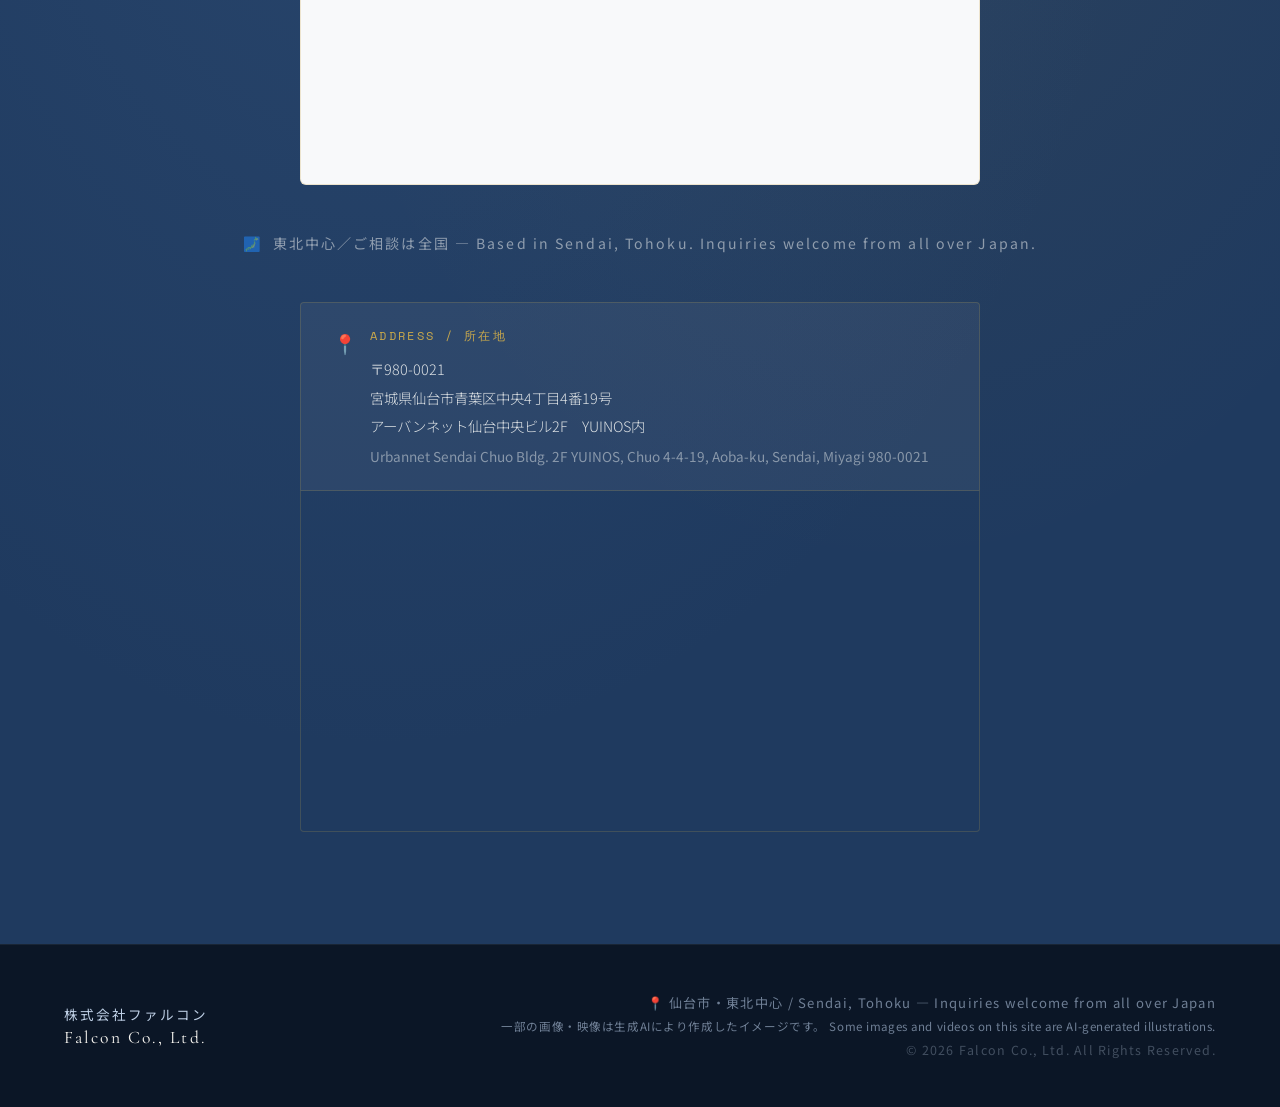
==== commit e59e9218: "Google Search Console の所有権確認タグを設置 サイトの所有者確認のため、head に google-site-verification の meta タグを1行追加。 確認状態を" ====
--- a/index.html
+++ b/index.html
@@ -5,6 +5,8 @@
 <meta name="viewport" content="width=device-width, initial-scale=1.0">
 <title>株式会社ファルコン｜仙台のSLAM点群計測・3DGS・AI業務効率化</title>
 <meta name="description" content="株式会社ファルコン（仙台市）。SLAM・点群データ計測、3Dガウシアンスプラッティング、AI活用・業務効率化、動画制作を、ひとつの窓口でご相談いただけます。東北を中心に、ご相談は全国から承ります。">
+<!-- 2026-10-15 追加: Google Search Console の所有権確認タグ（削除しないこと。消すと確認が外れます） -->
+<meta name="google-site-verification" content="YHe5rOtuz2bDK2fYTrx-zUgYDyhJ1joMoAL_oqKkZqA" />
 <link rel="canonical" href="https://az-falcon.com/">
 <meta property="og:type" content="website">
 <meta property="og:site_name" content="株式会社ファルコン">
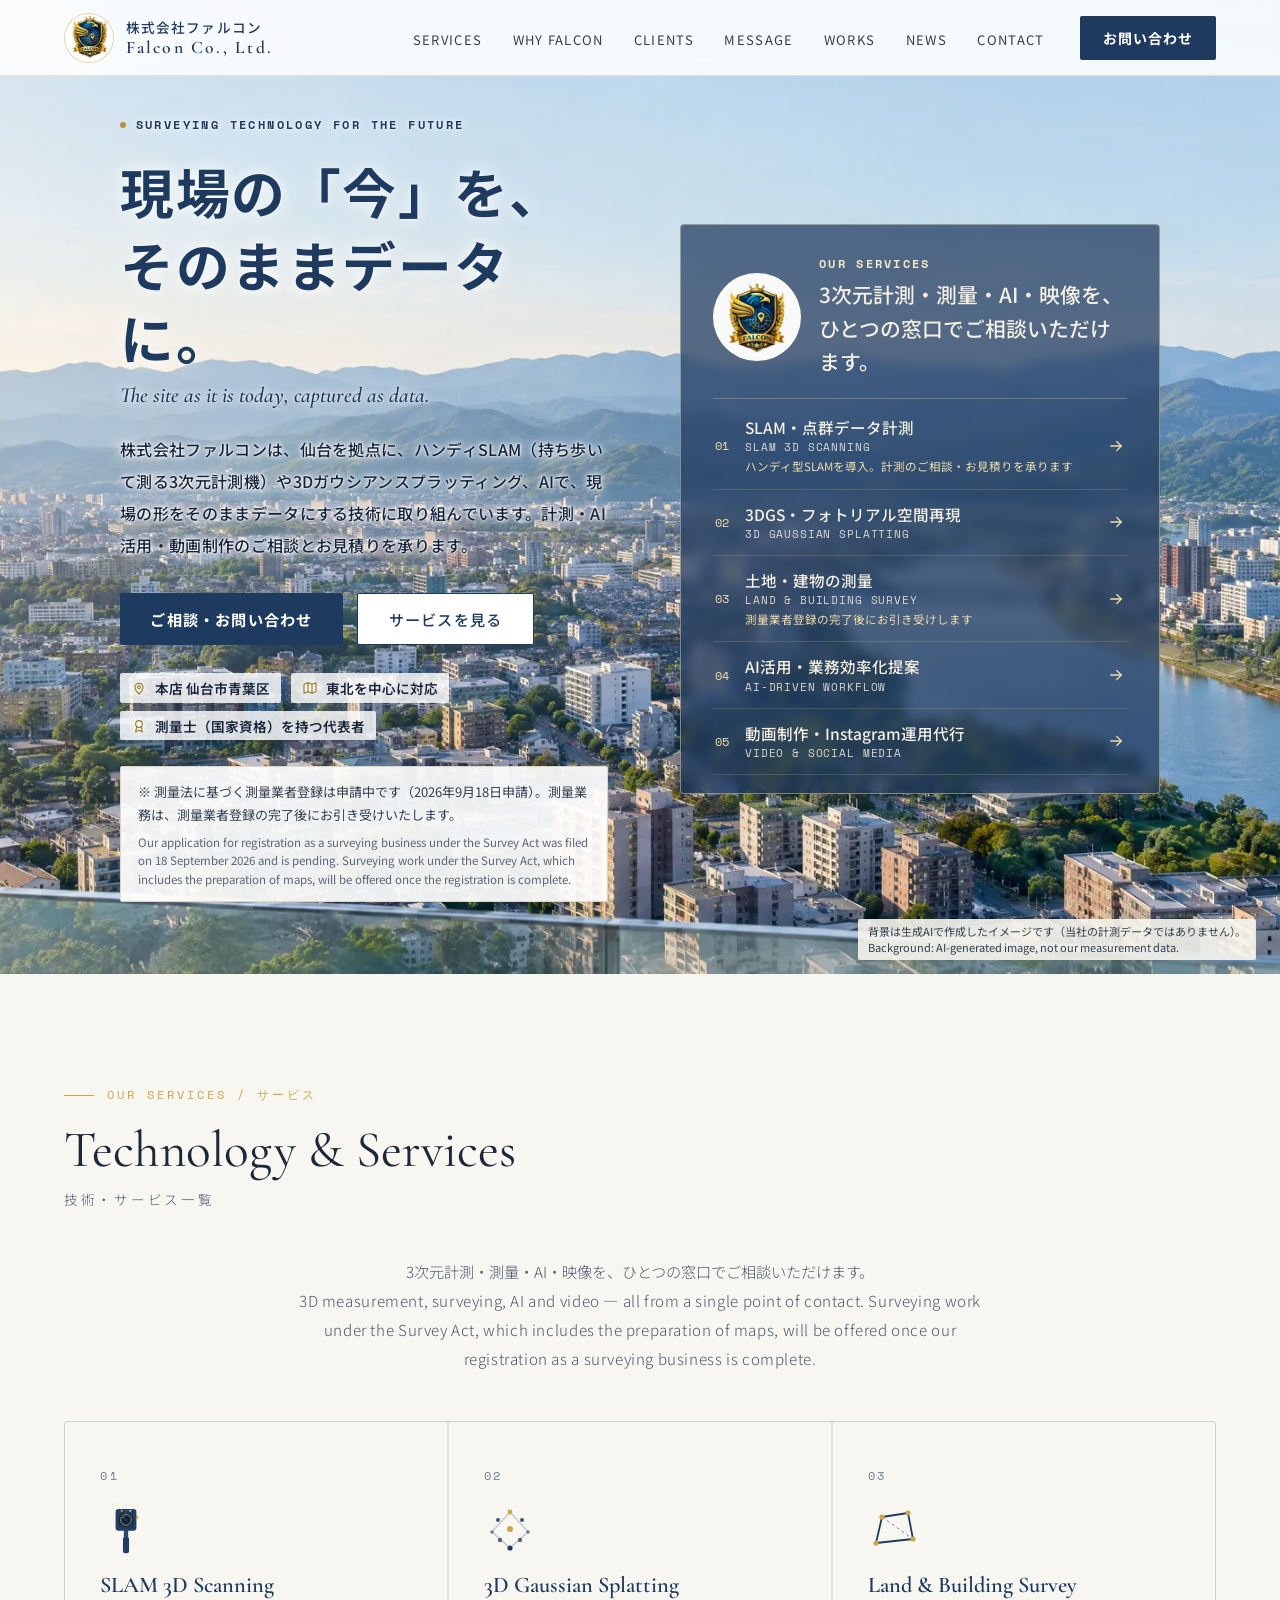
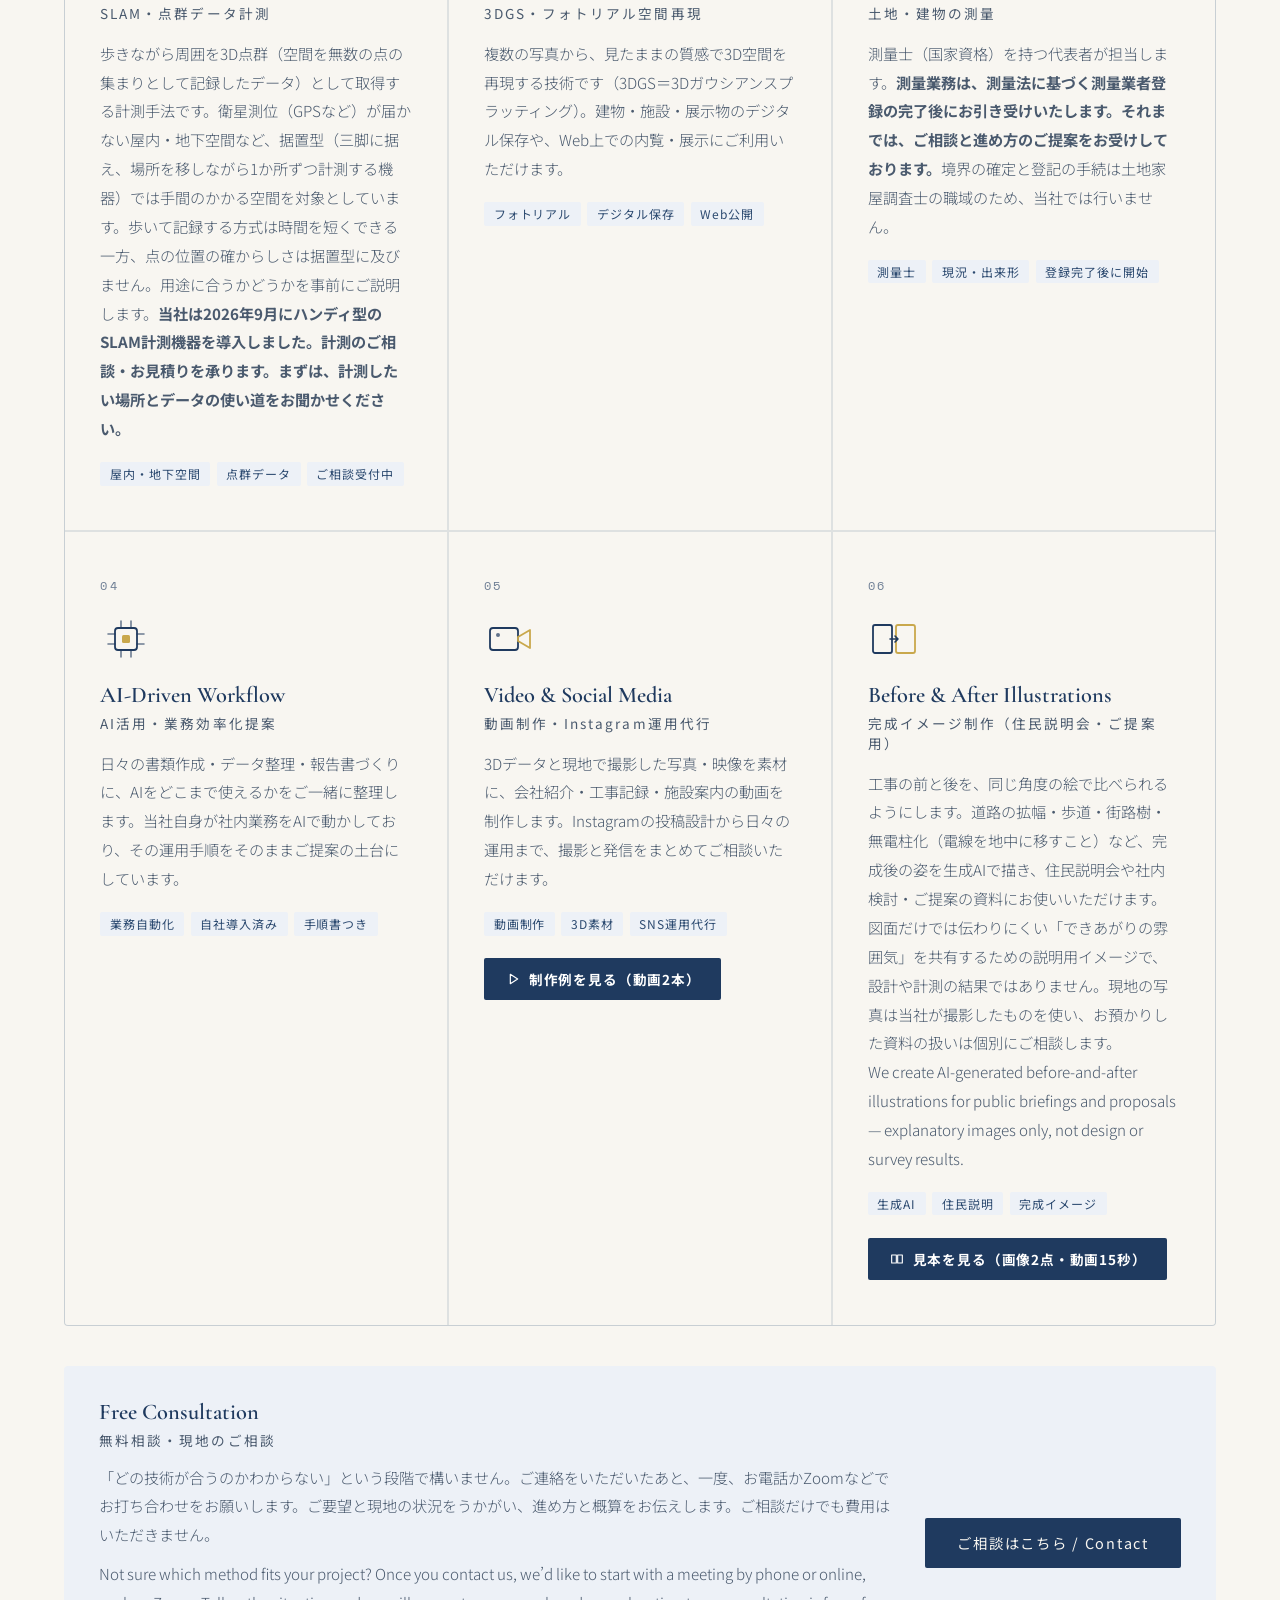
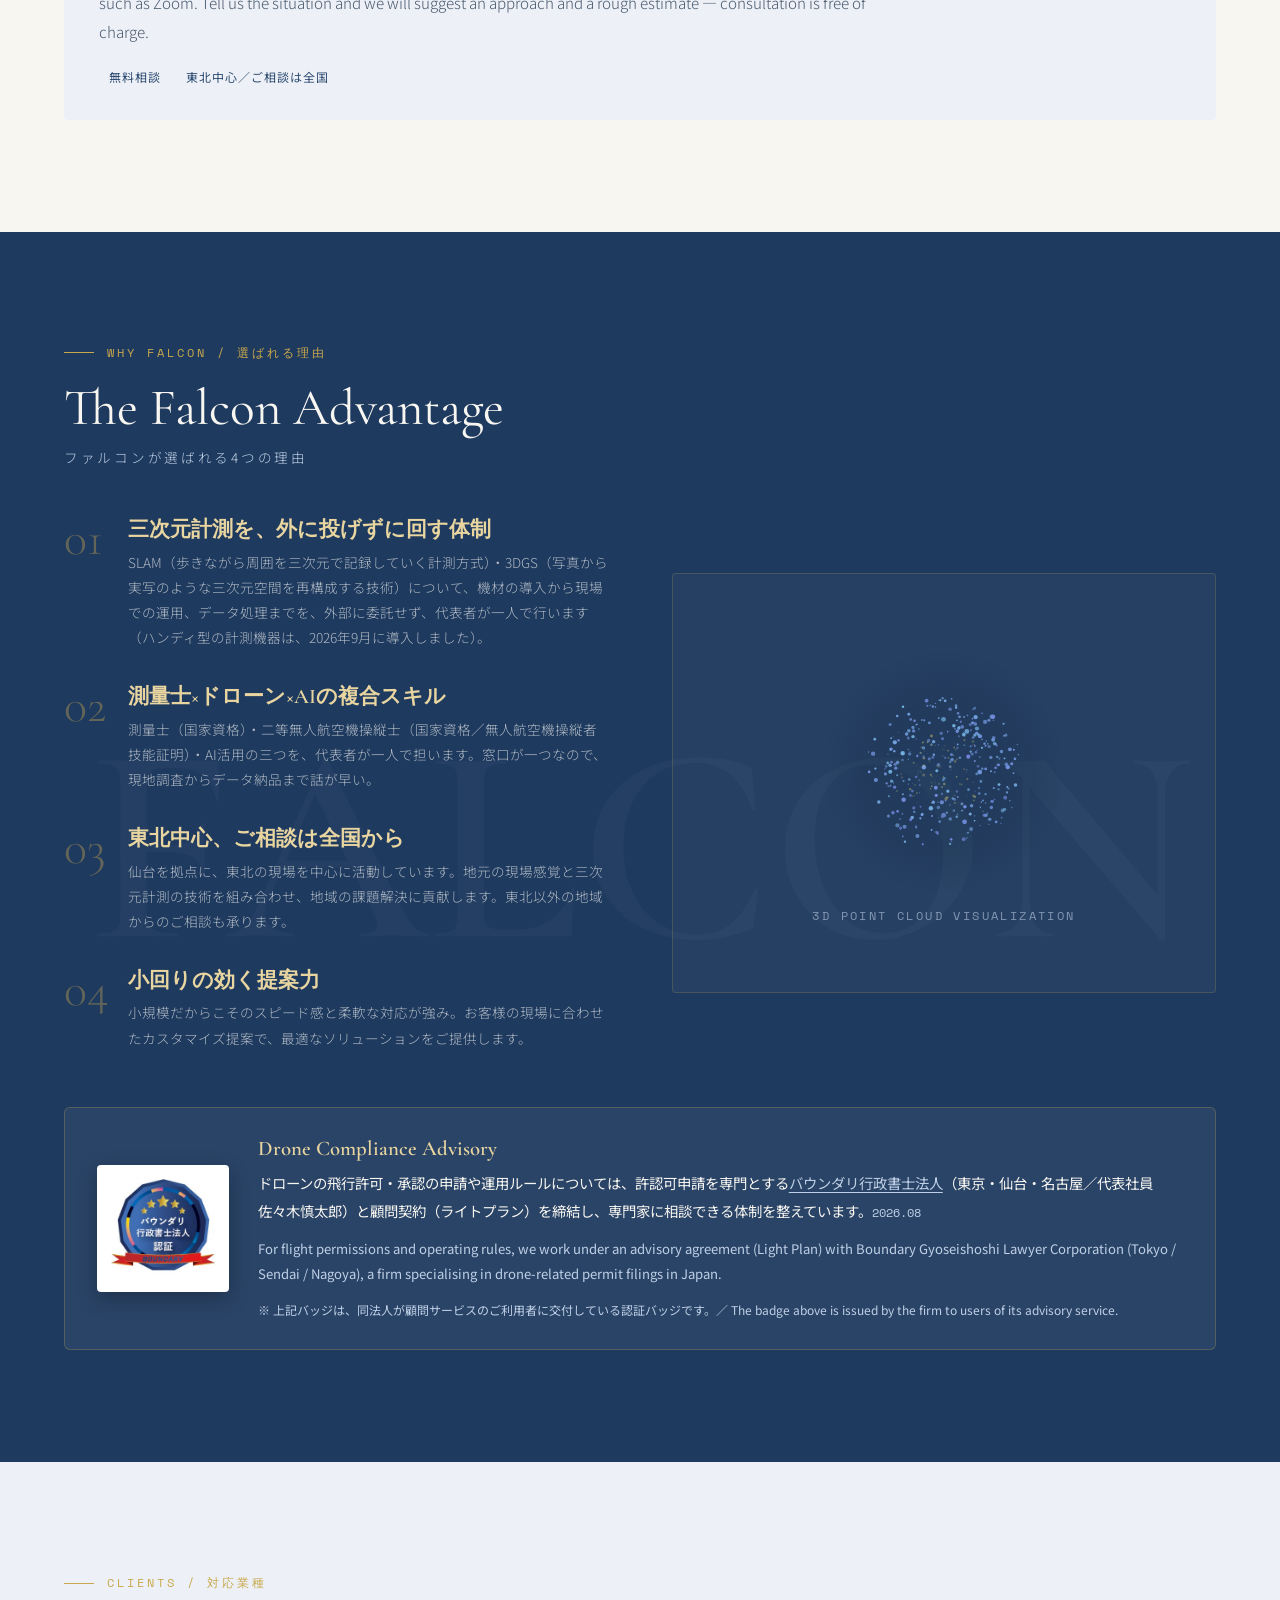
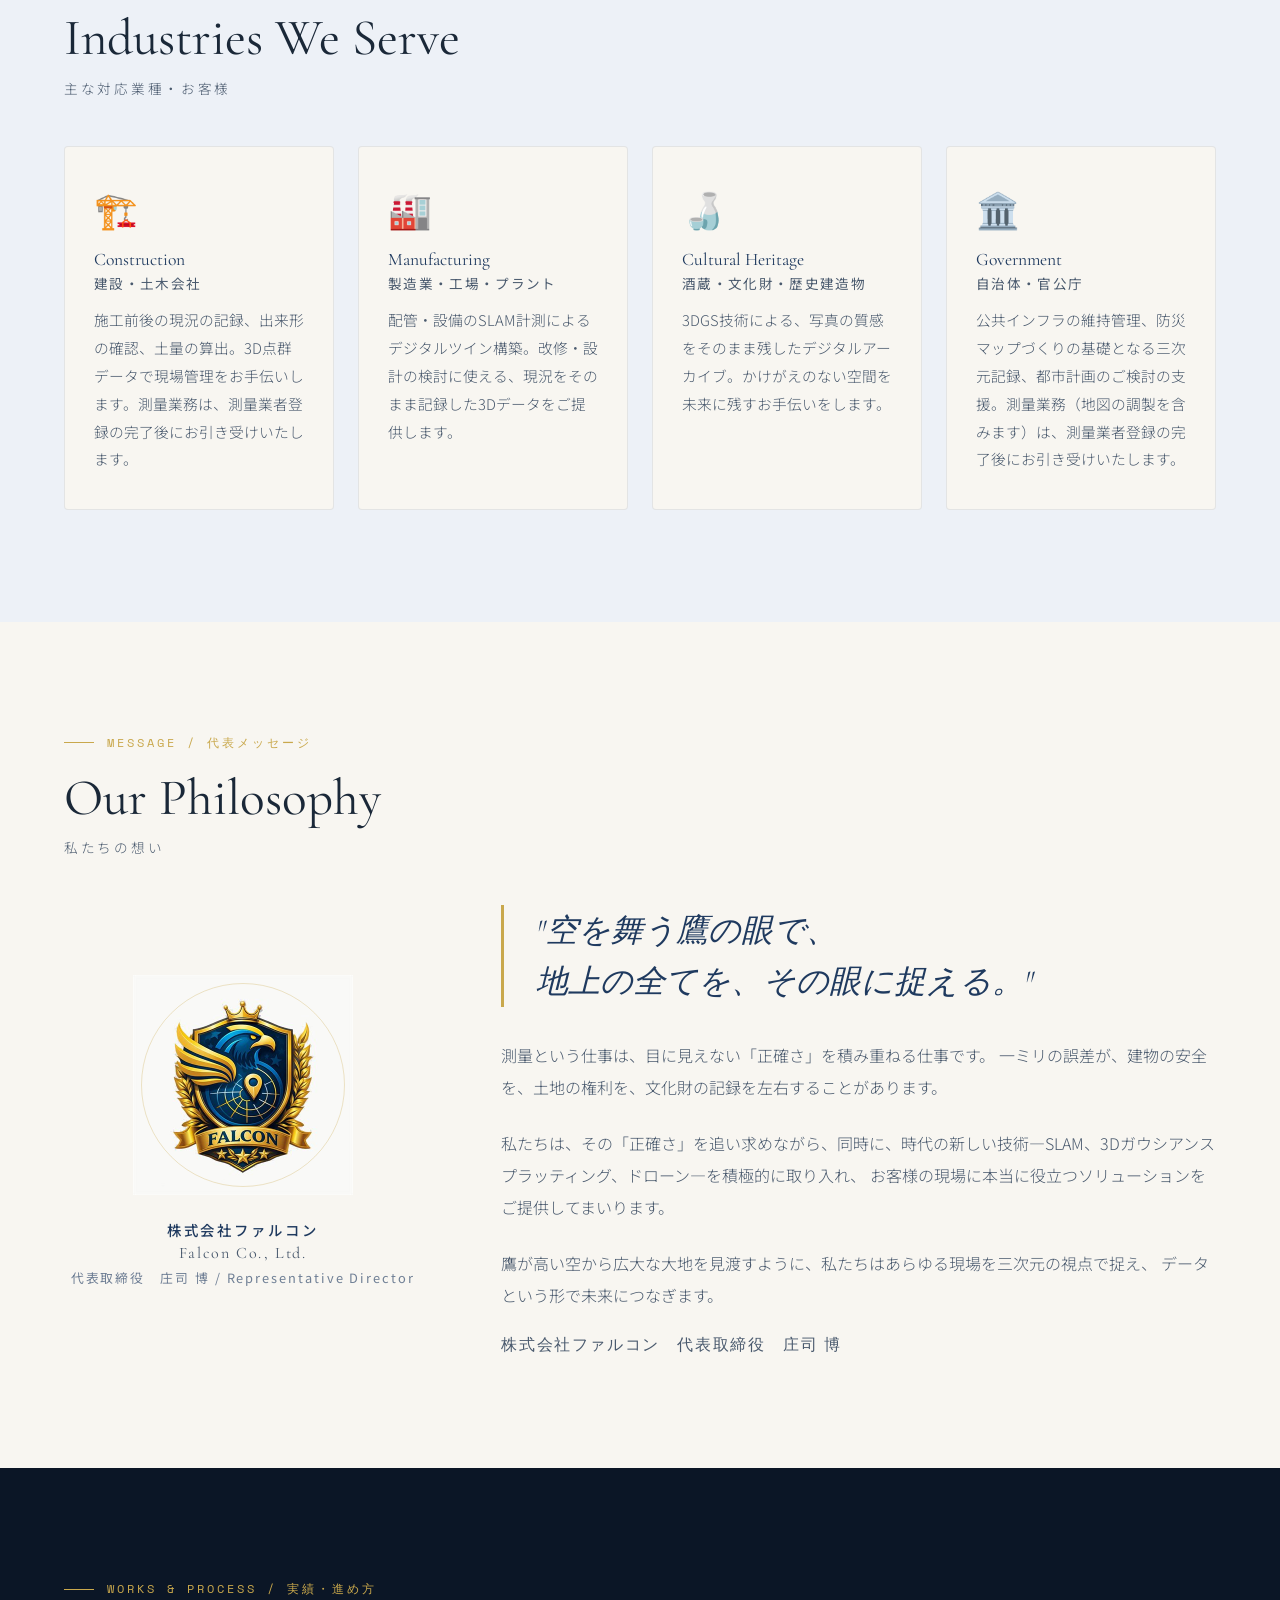
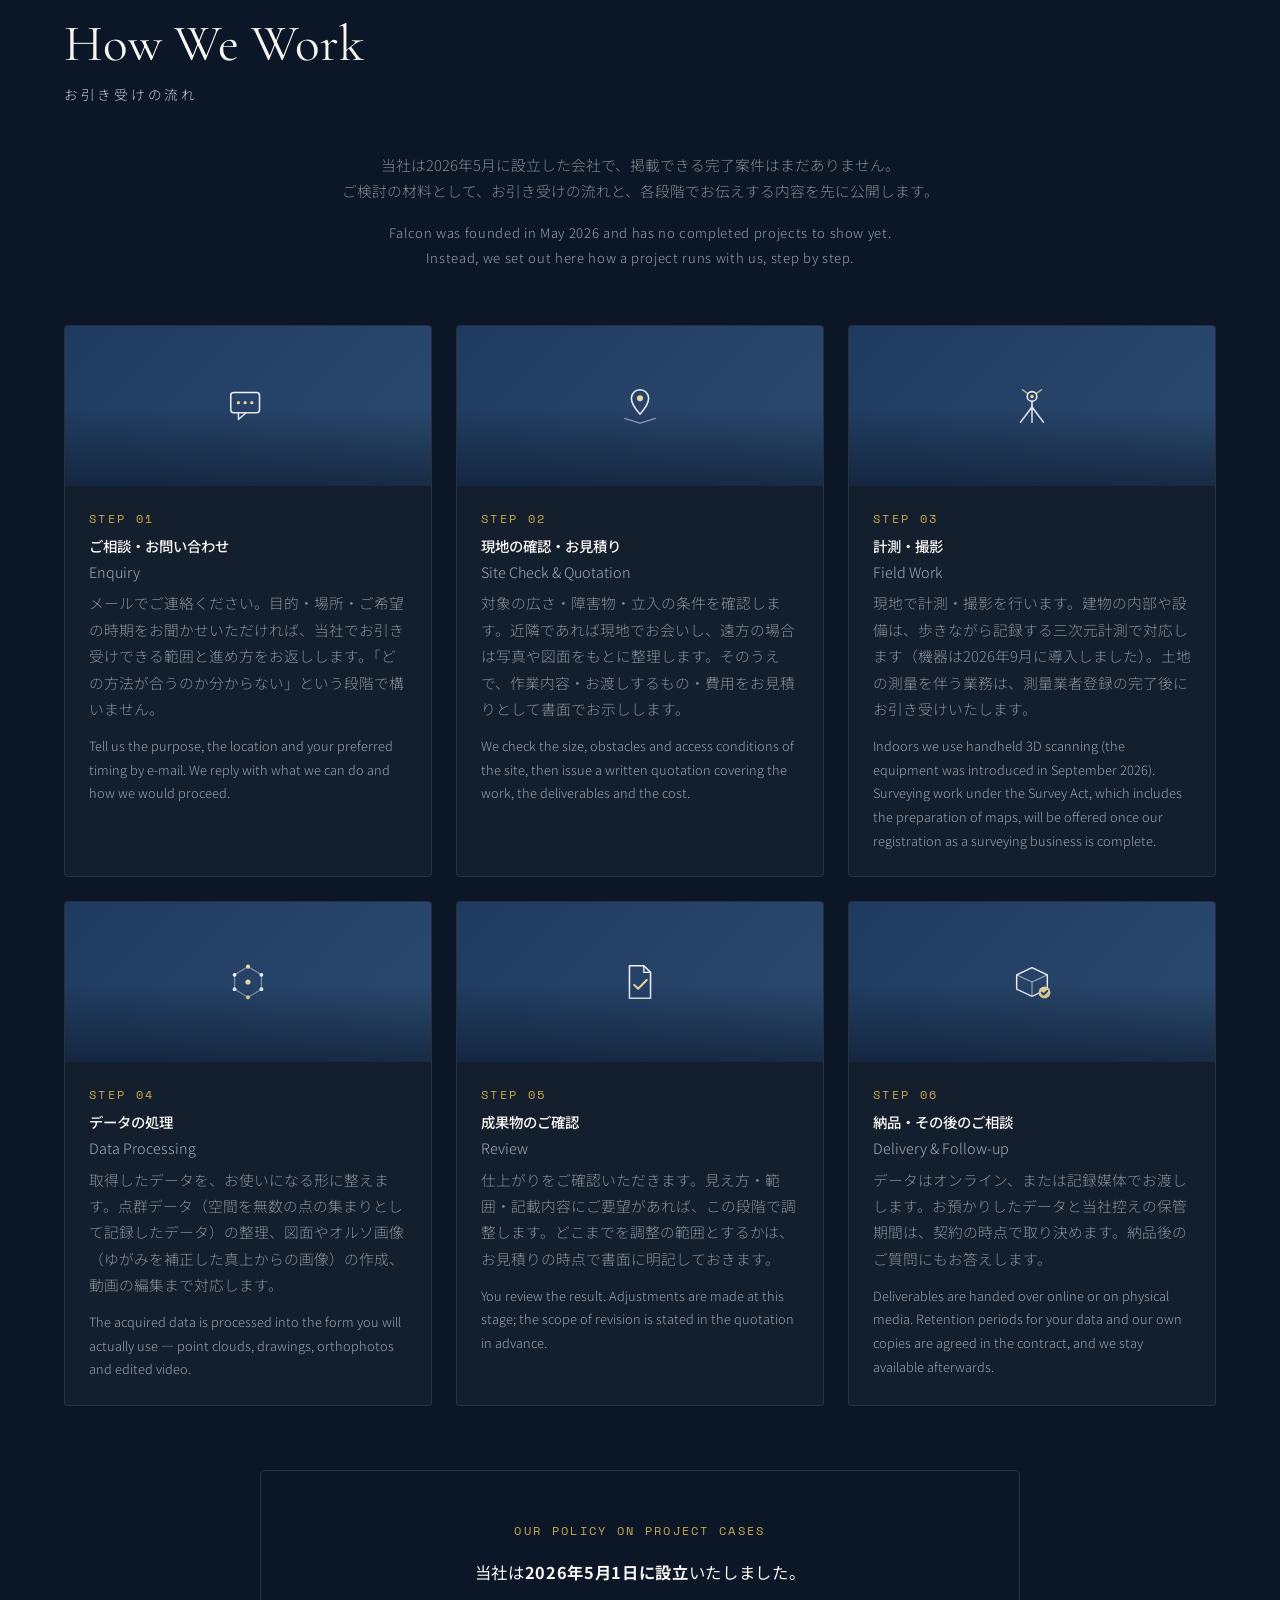
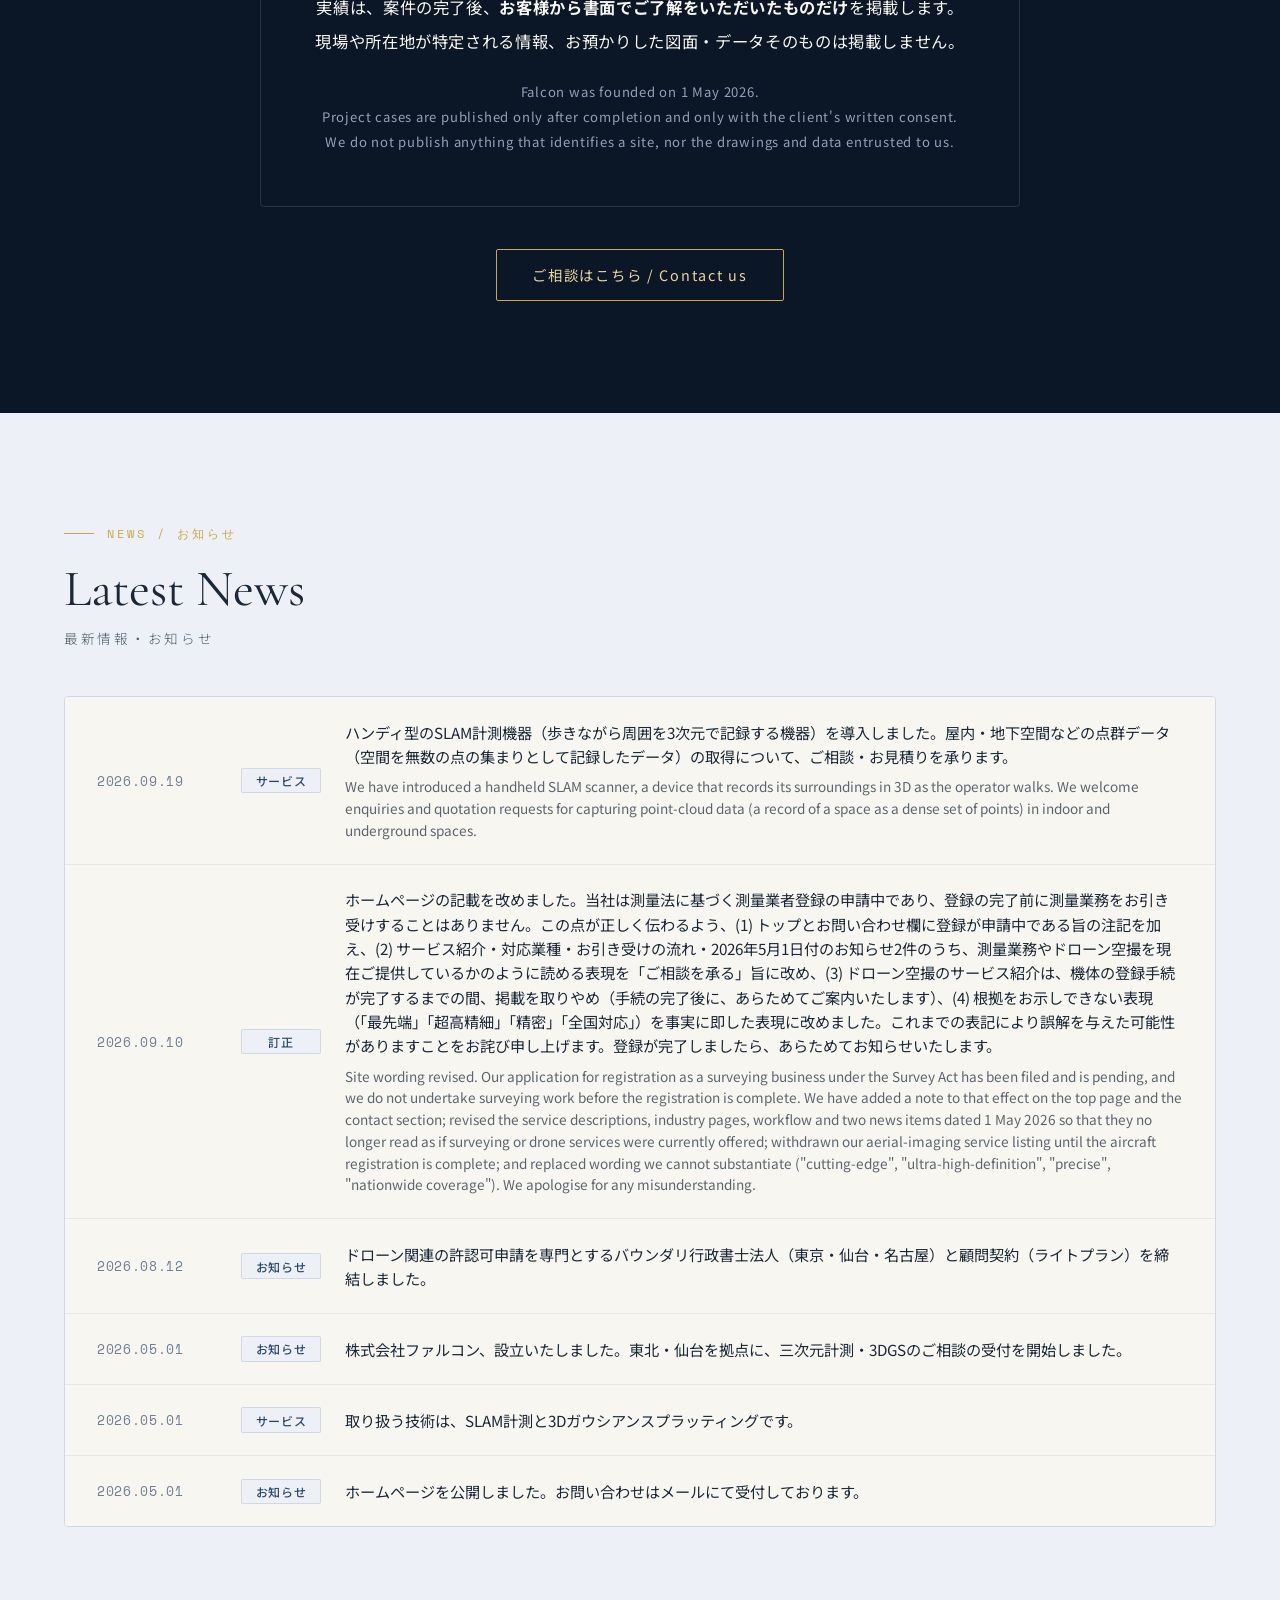
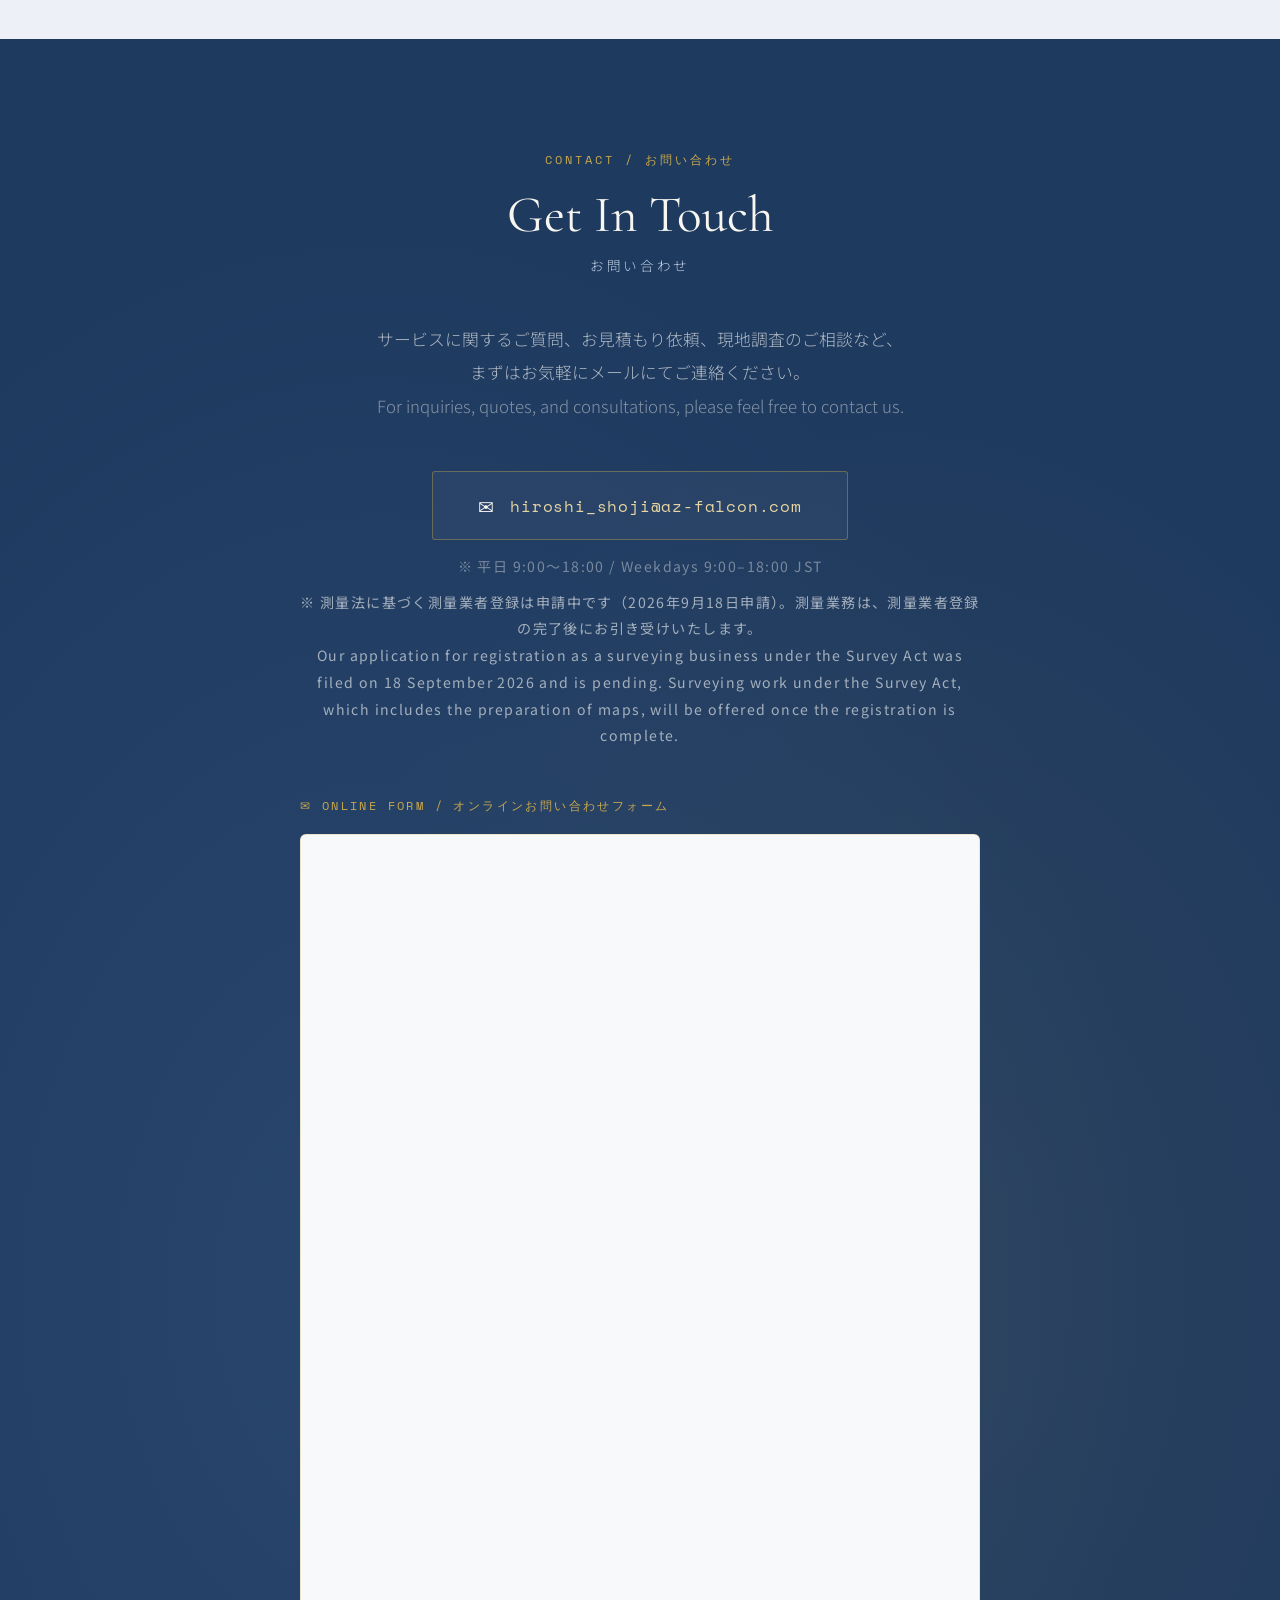
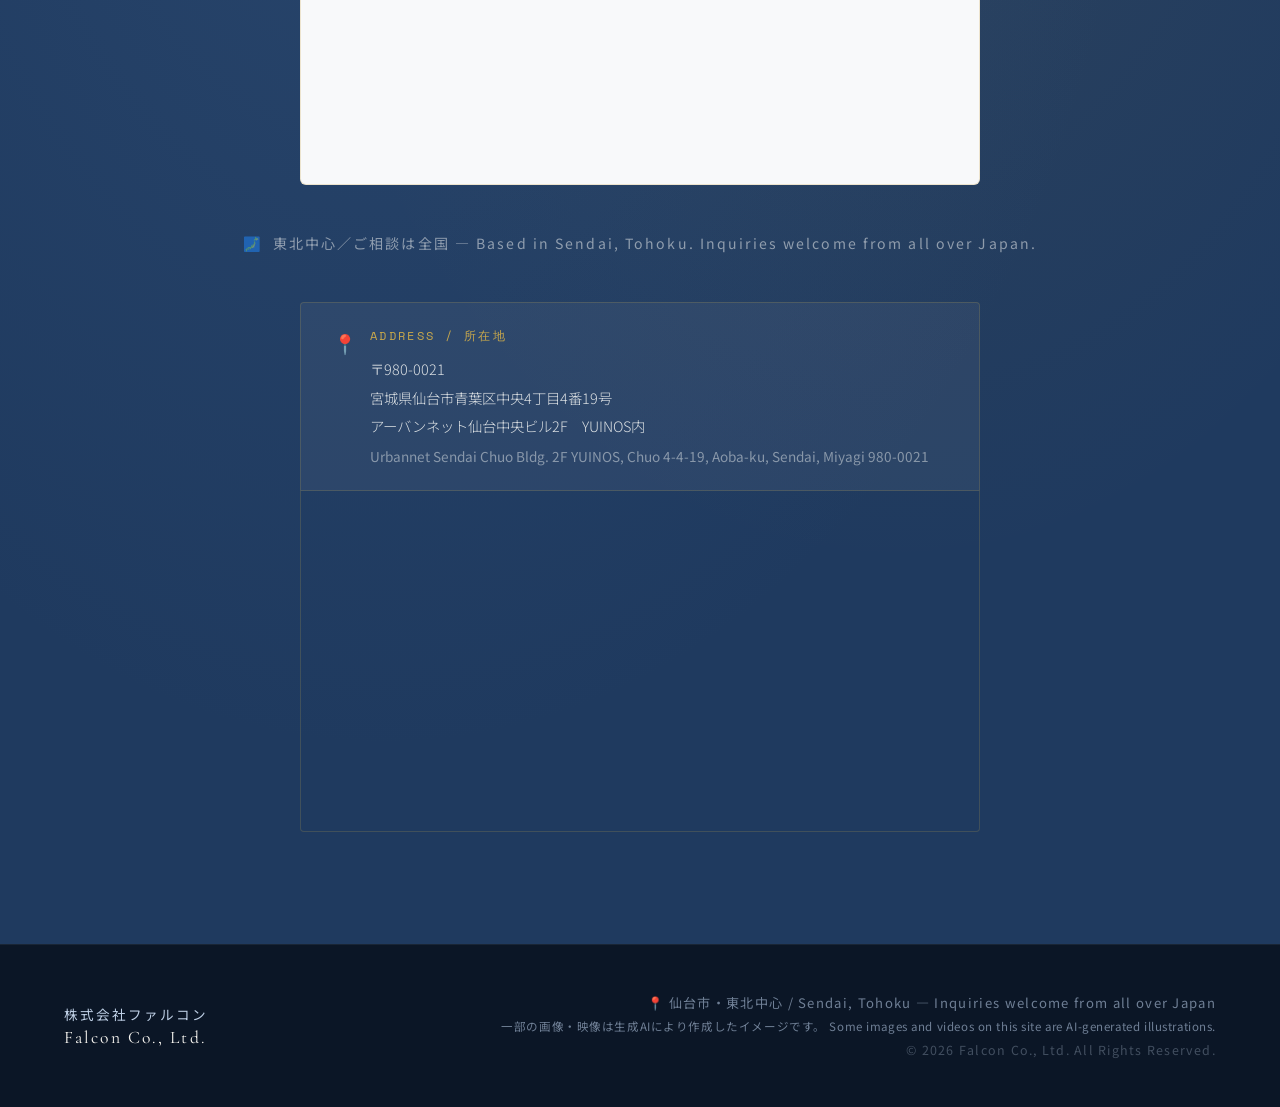
==== commit bd1fee43: "画面上部のロゴを本物の会社エンブレムに差し替え 制作時の仮の図形（SVG）を、代表メッセージ欄と同じエンブレムに変更。 丸枠に収まるよう余白を詰めた版（images/logo-emblem-nav-0" ====
--- a/index.html
+++ b/index.html
@@ -103,7 +103,10 @@
 }
 
 .nav-logo .falcon-icon {
-  width: 38px; height: 38px; flex-shrink: 0;
+  width: 50px; height: 50px; flex-shrink: 0;
+  border-radius: 50%; background: #fff;
+  border: 1px solid rgba(184, 146, 58, 0.45);
+  object-fit: contain;
 }
 
 .nav-logo-text {
@@ -1019,7 +1022,7 @@
 @media (max-width: 640px) {
   html { scroll-padding-top: 60px; }
   nav { height: 60px; padding: 0 12px 0 16px; }
-  .nav-logo .falcon-icon { width: 32px; height: 32px; }
+  .nav-logo .falcon-icon { width: 42px; height: 42px; }
   .nav-logo-text .ja { font-size: 0.72rem; }
   .nav-logo-text .en { font-size: 0.94rem; }
   .hero { display: block; min-height: 0; }
@@ -1057,12 +1060,8 @@
 <!-- NAVBAR（2026-09 C案） -->
 <nav id="site-nav" aria-label="メインメニュー">
   <a class="nav-logo" href="#top">
-    <svg class="falcon-icon" viewBox="0 0 40 40" fill="none" xmlns="http://www.w3.org/2000/svg" aria-hidden="true">
-      <path d="M20 4 C20 4 8 10 6 20 C4 30 10 36 20 36 C30 36 36 30 34 20 C32 10 20 4 20 4Z" fill="rgba(31,58,95,0.06)" stroke="#b8923a" stroke-width="0.8"/>
-      <path d="M20 8 L14 24 L20 20 L26 24 Z" fill="#b8923a"/>
-      <path d="M20 8 L26 18 L20 20 Z" fill="rgba(31,58,95,0.55)"/>
-      <circle cx="23" cy="13" r="1.5" fill="#1f3a5f"/>
-    </svg>
+    <!-- 会社ロゴ（エンブレム）。代表メッセージ欄と同じロゴを、丸枠に収まるよう余白を詰めた版（2026-11-04 社長指示で差し替え） -->
+    <img class="falcon-icon" src="images/logo-emblem-nav-01.webp" alt="" width="50" height="50" loading="lazy" decoding="async">
     <span class="nav-logo-text">
       <span class="ja">株式会社ファルコン</span>
       <span class="en">Falcon Co., Ltd.</span>
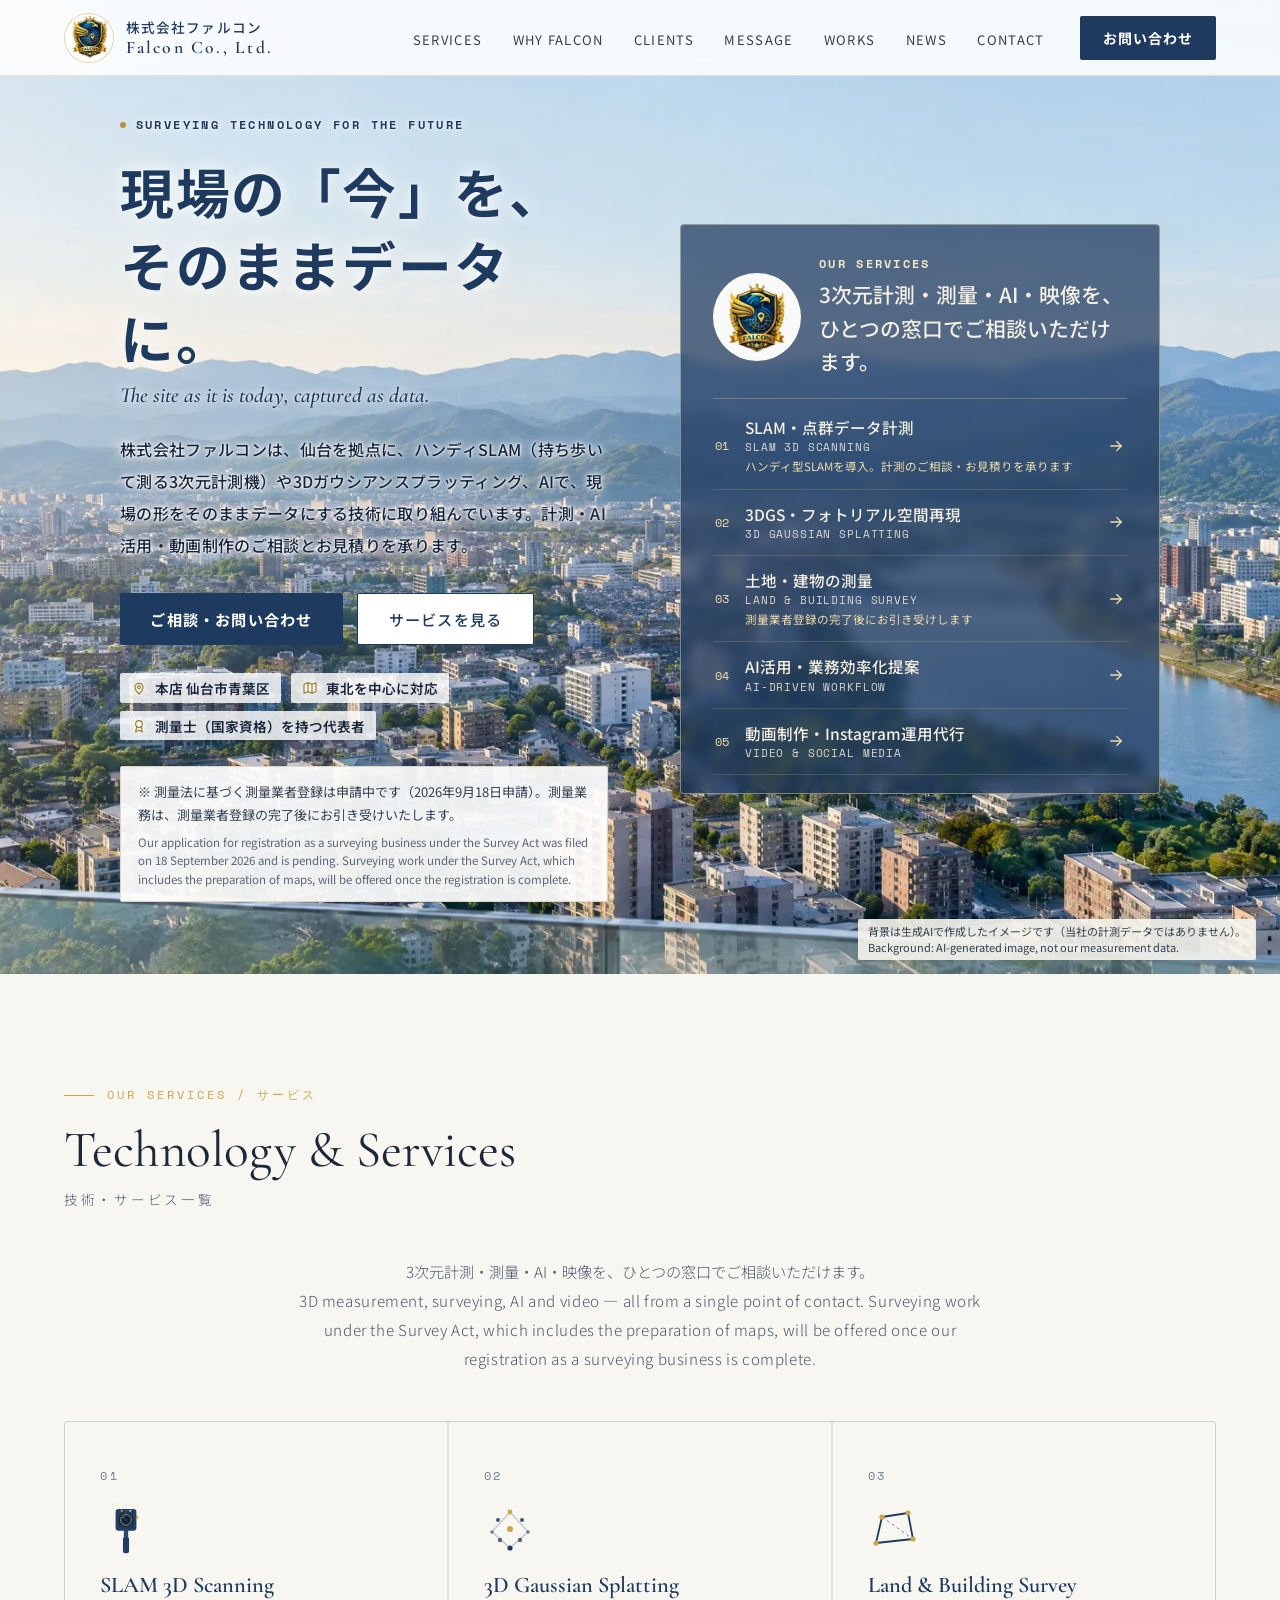
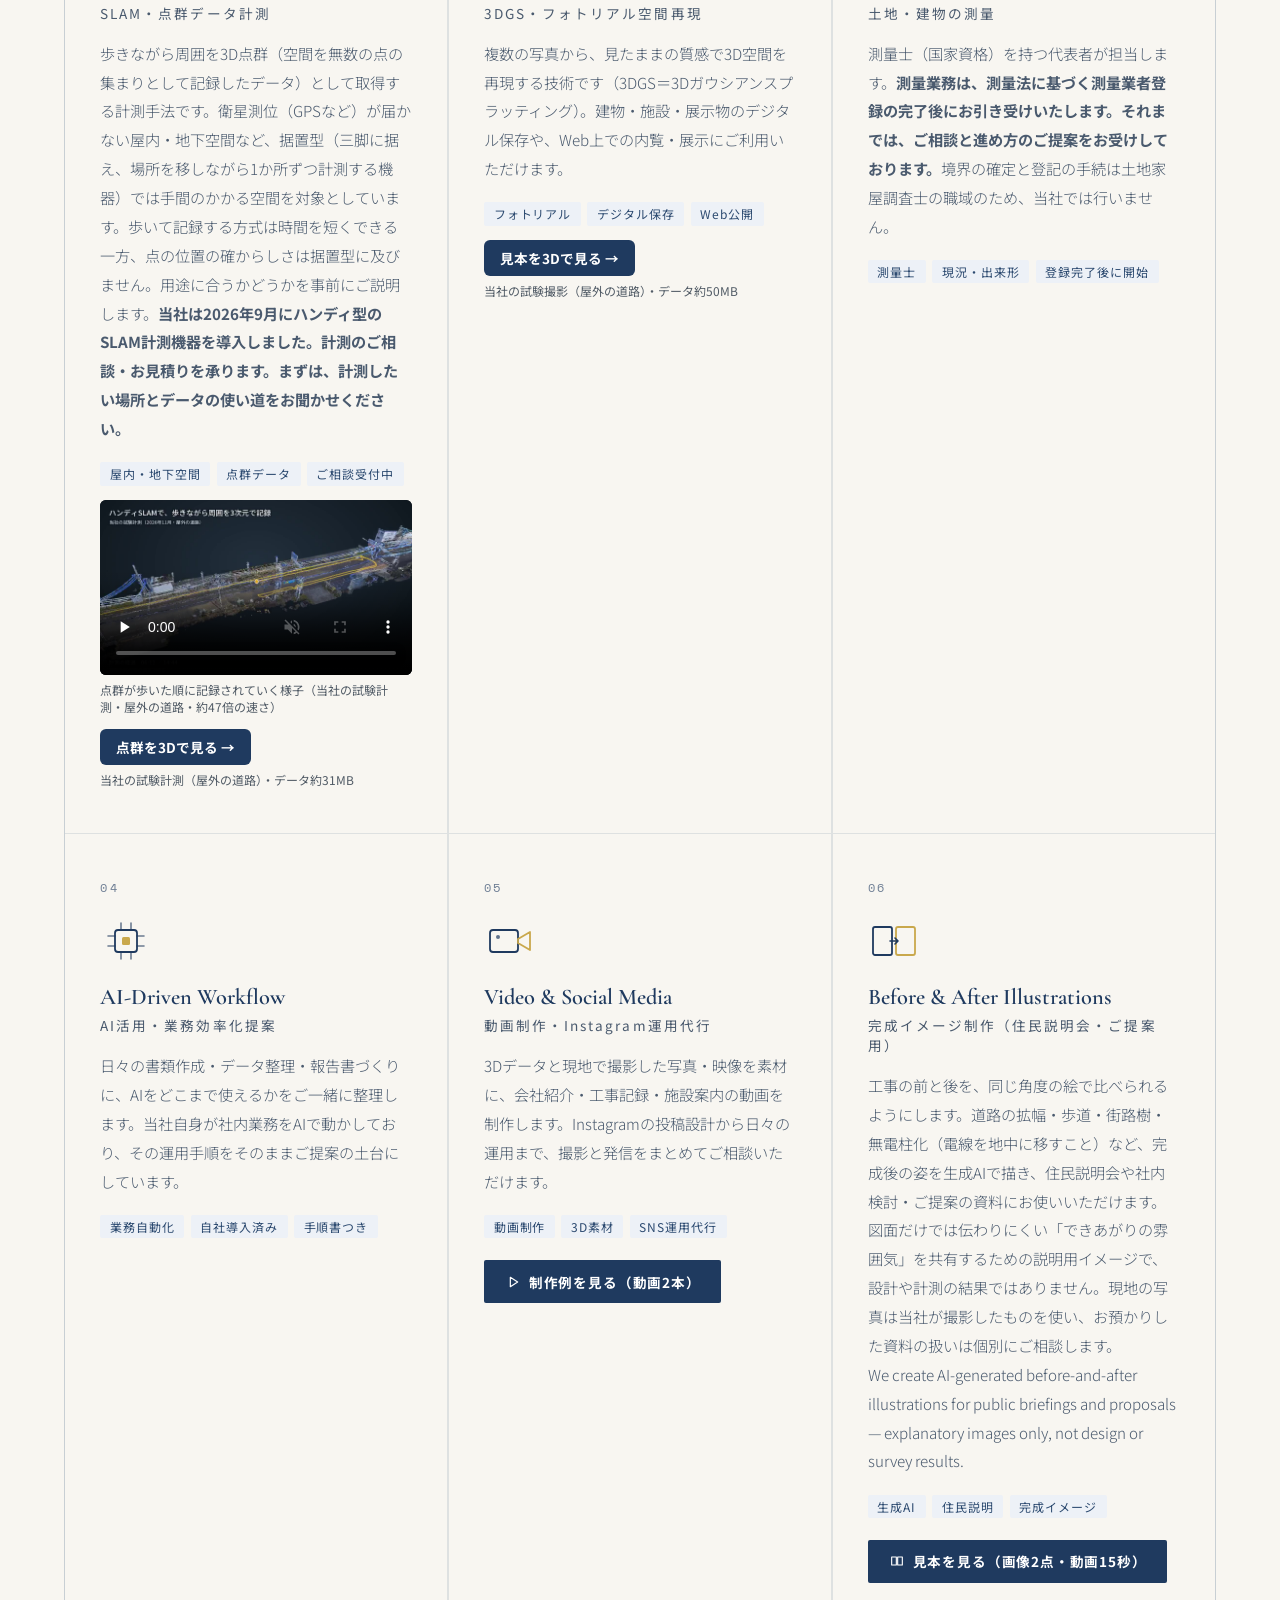
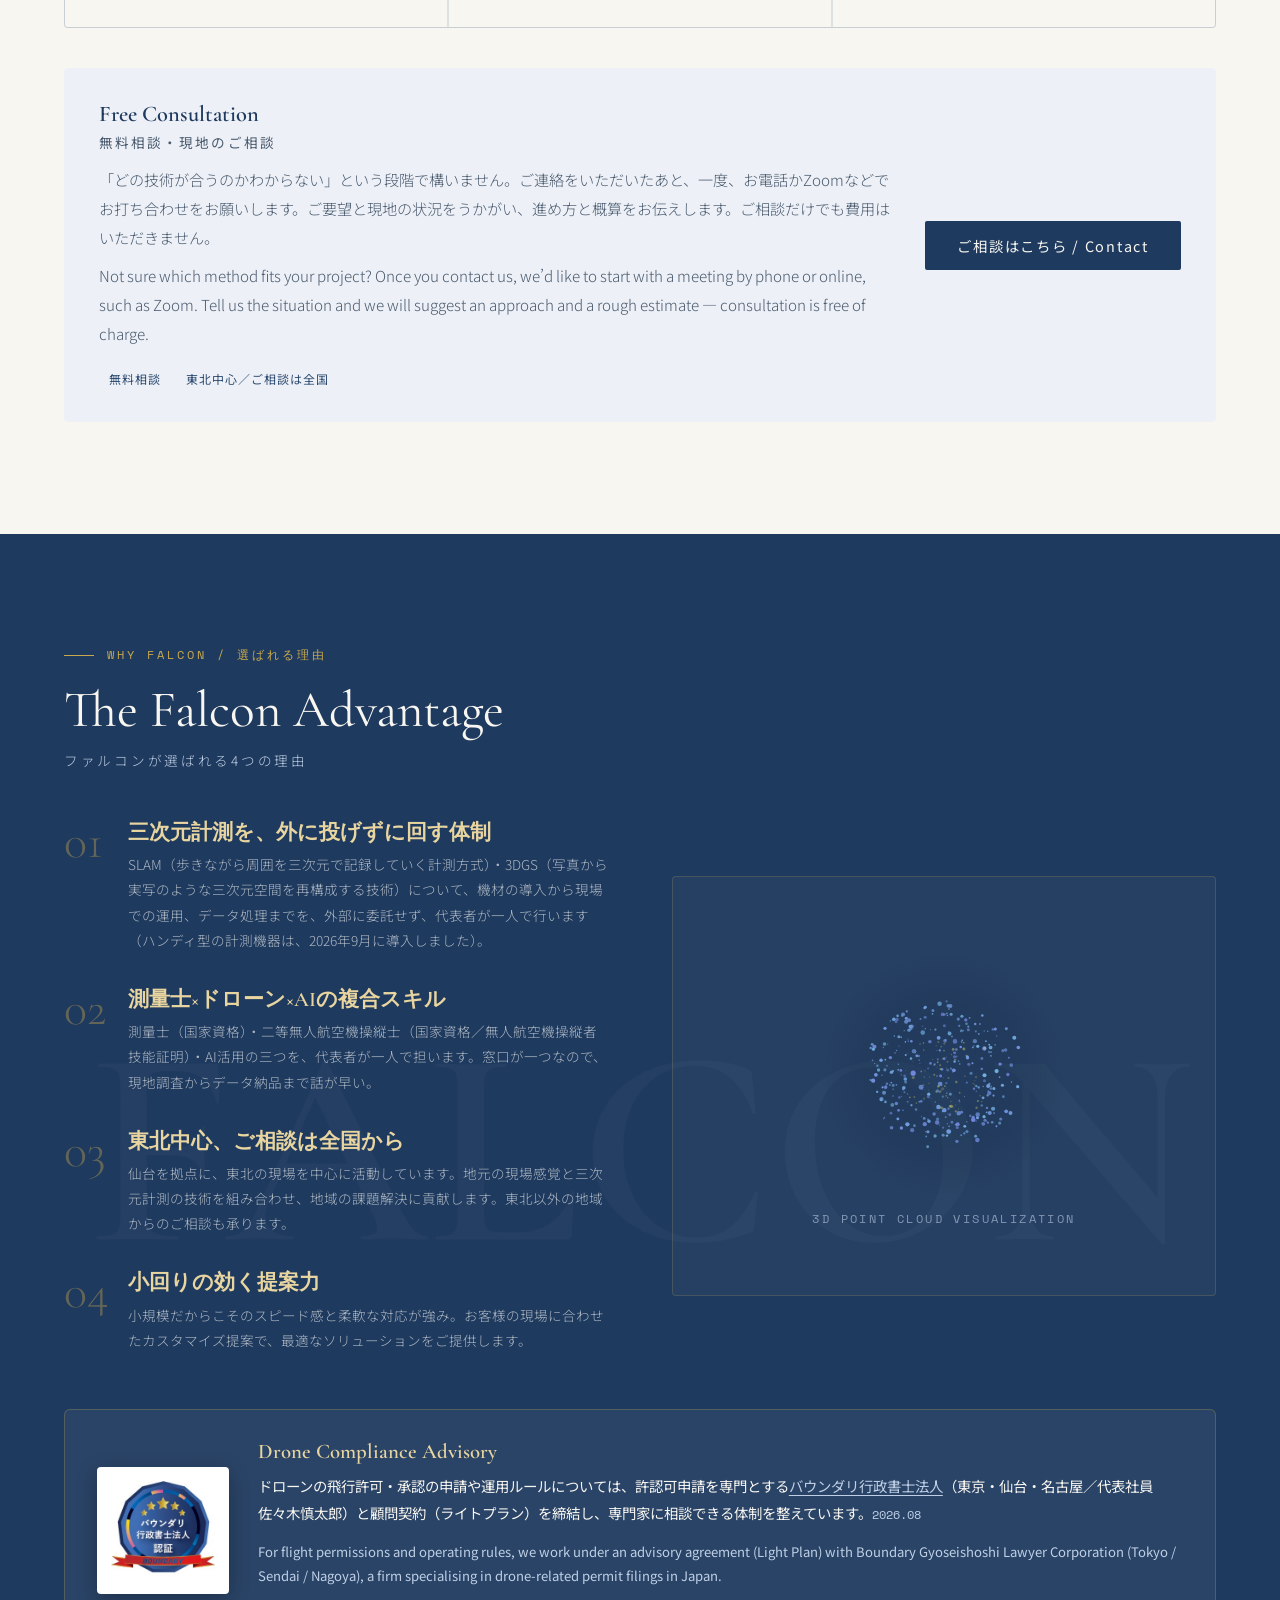
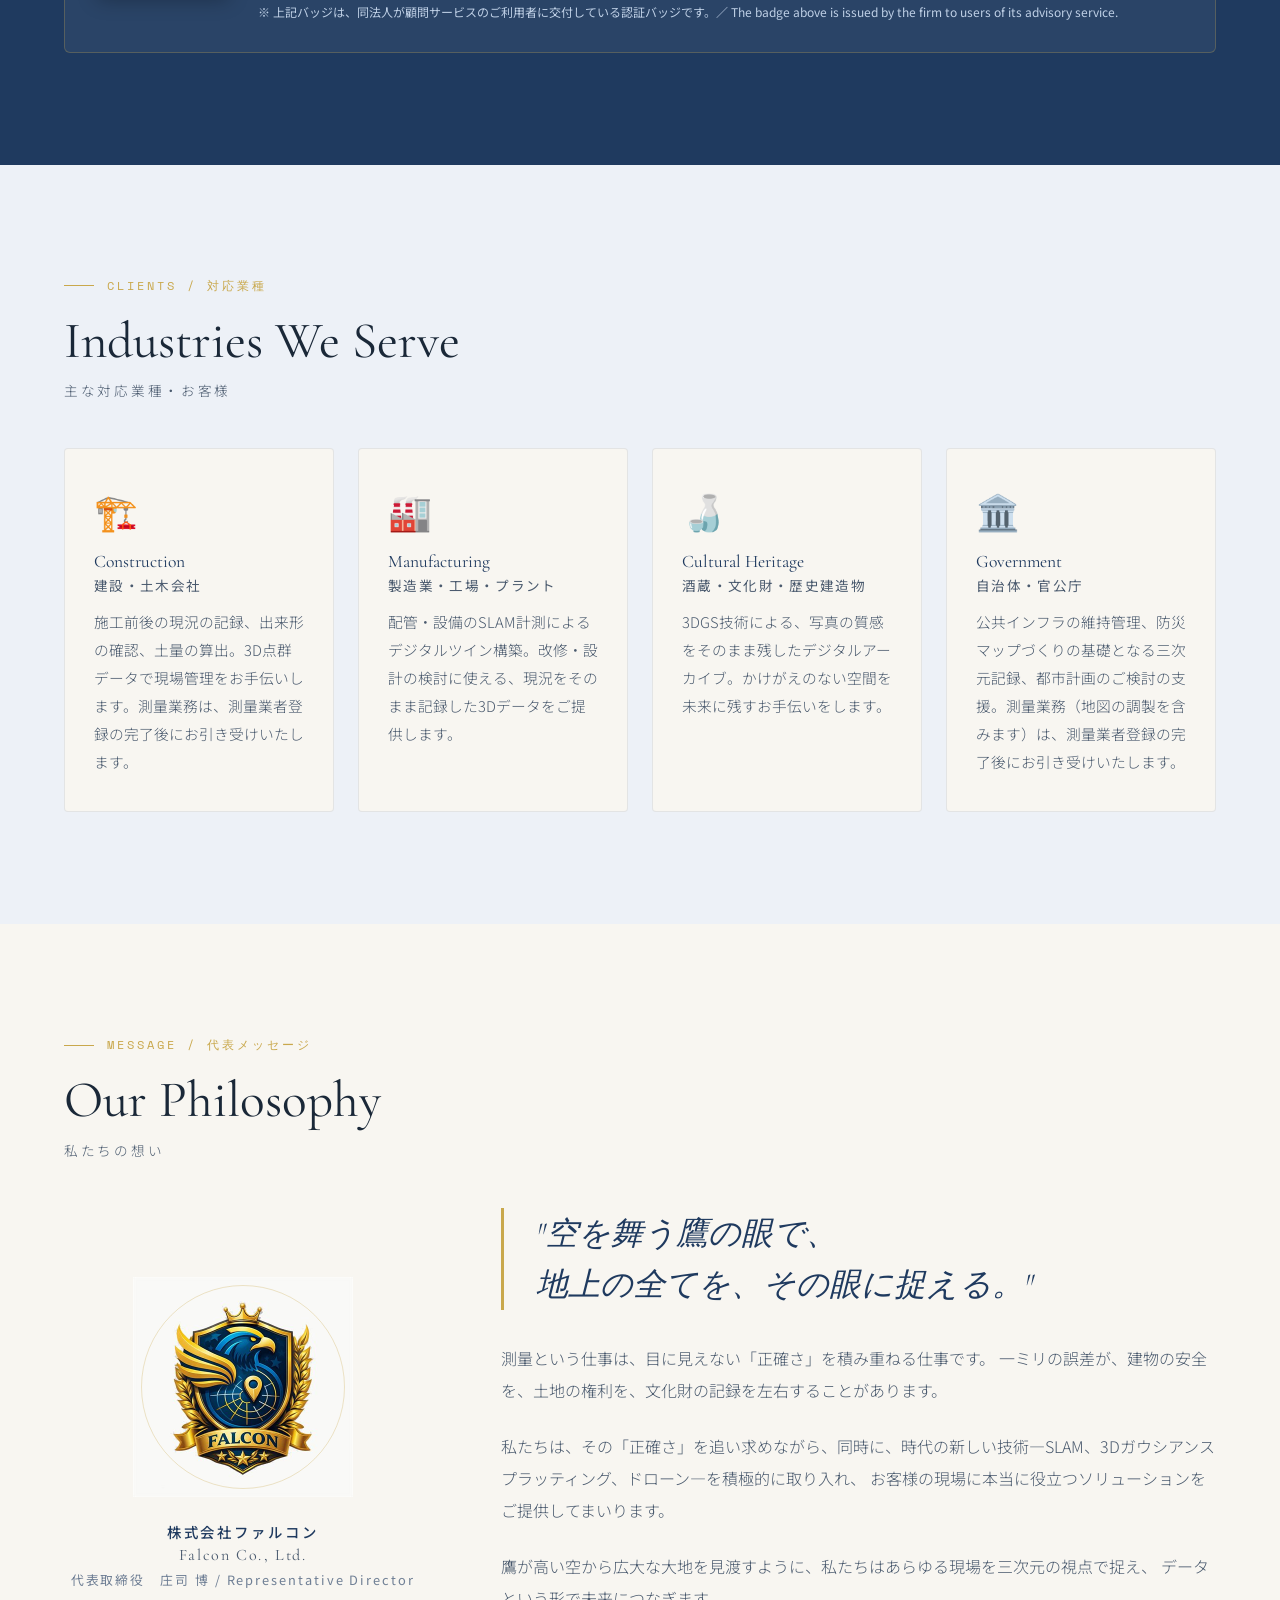
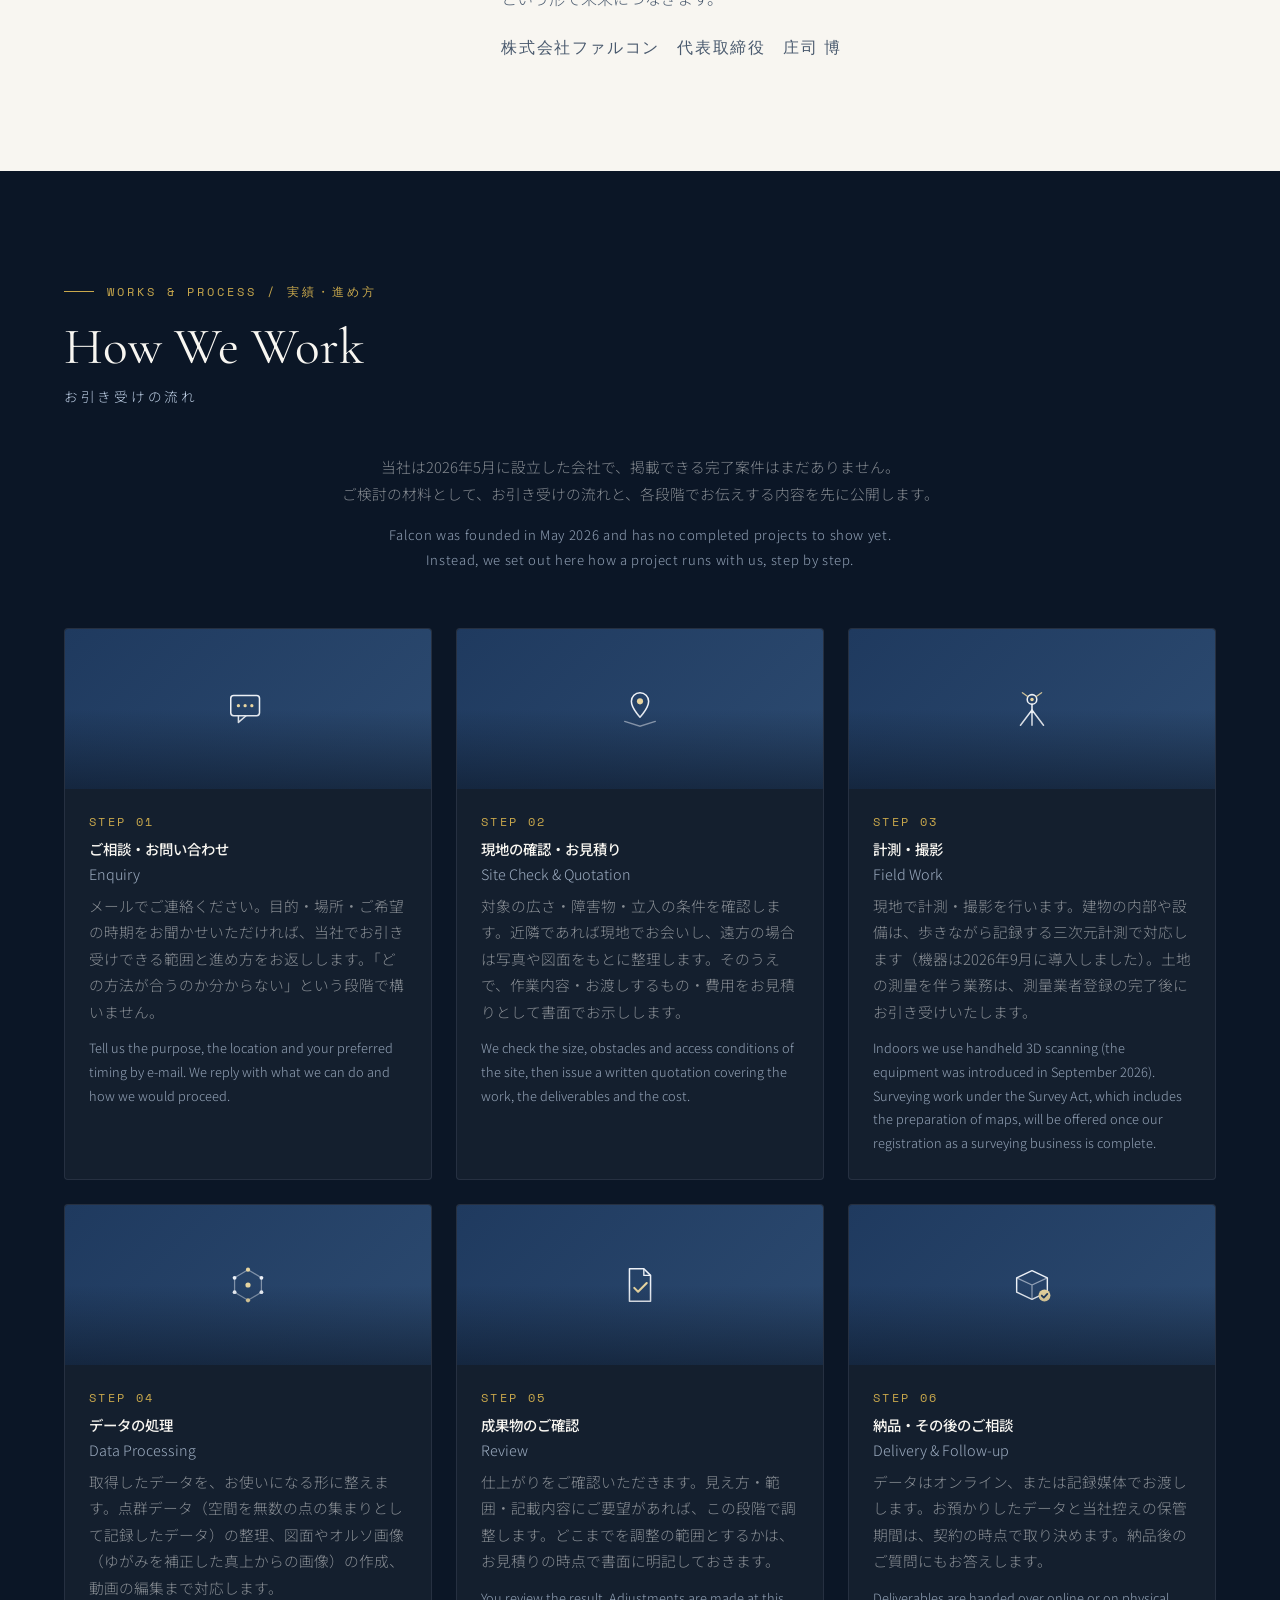
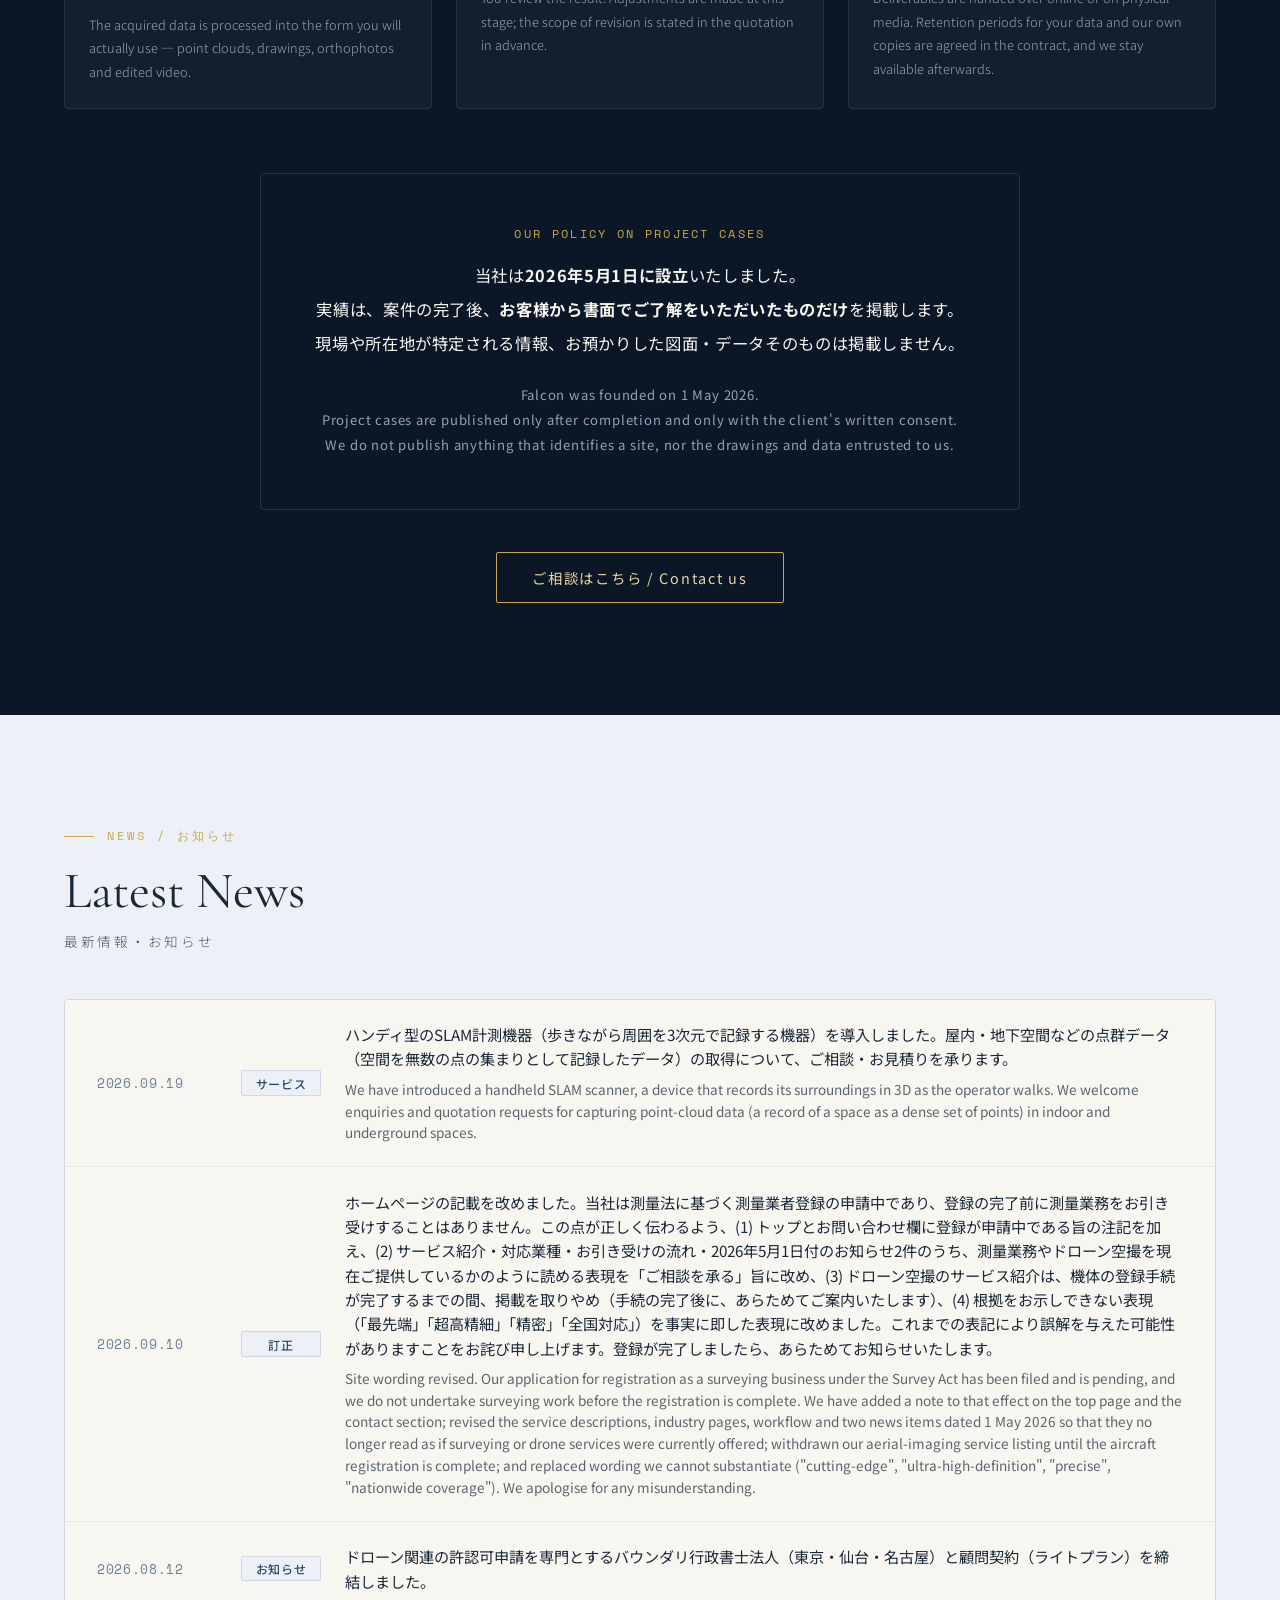
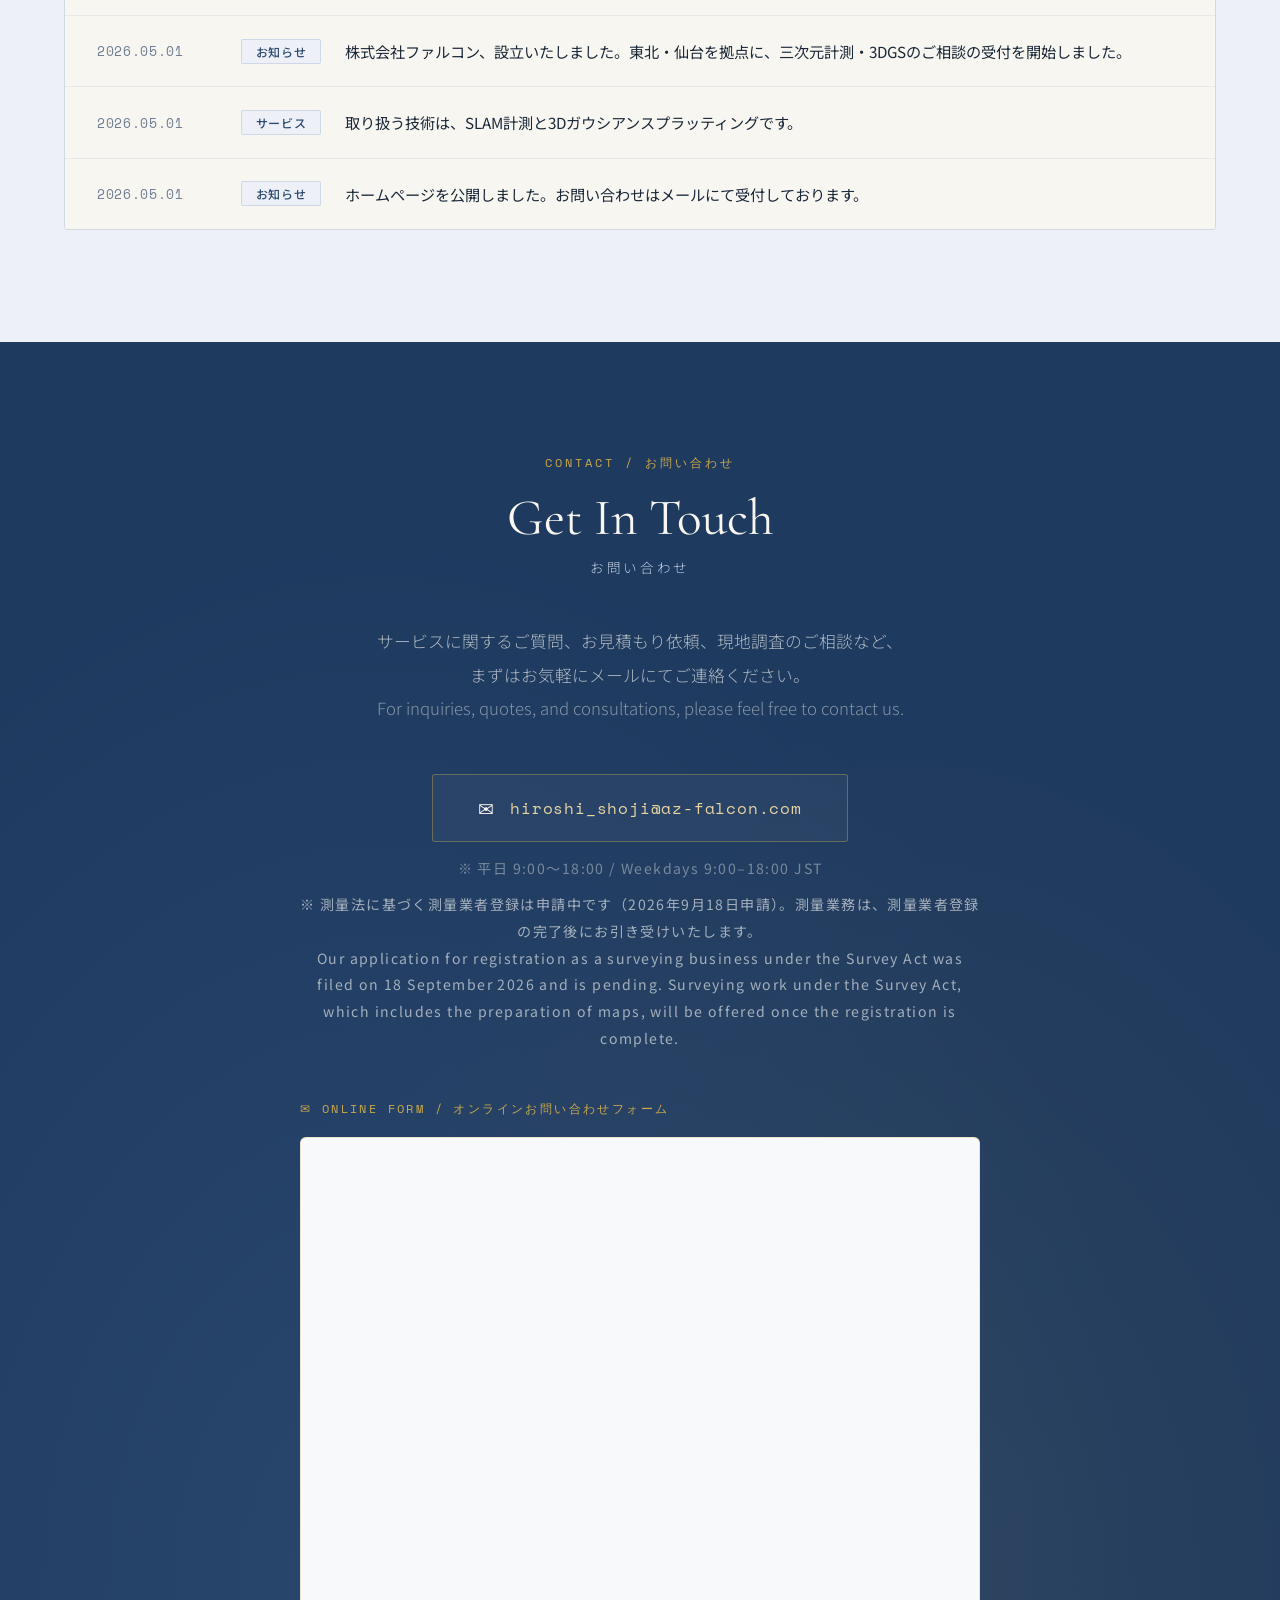
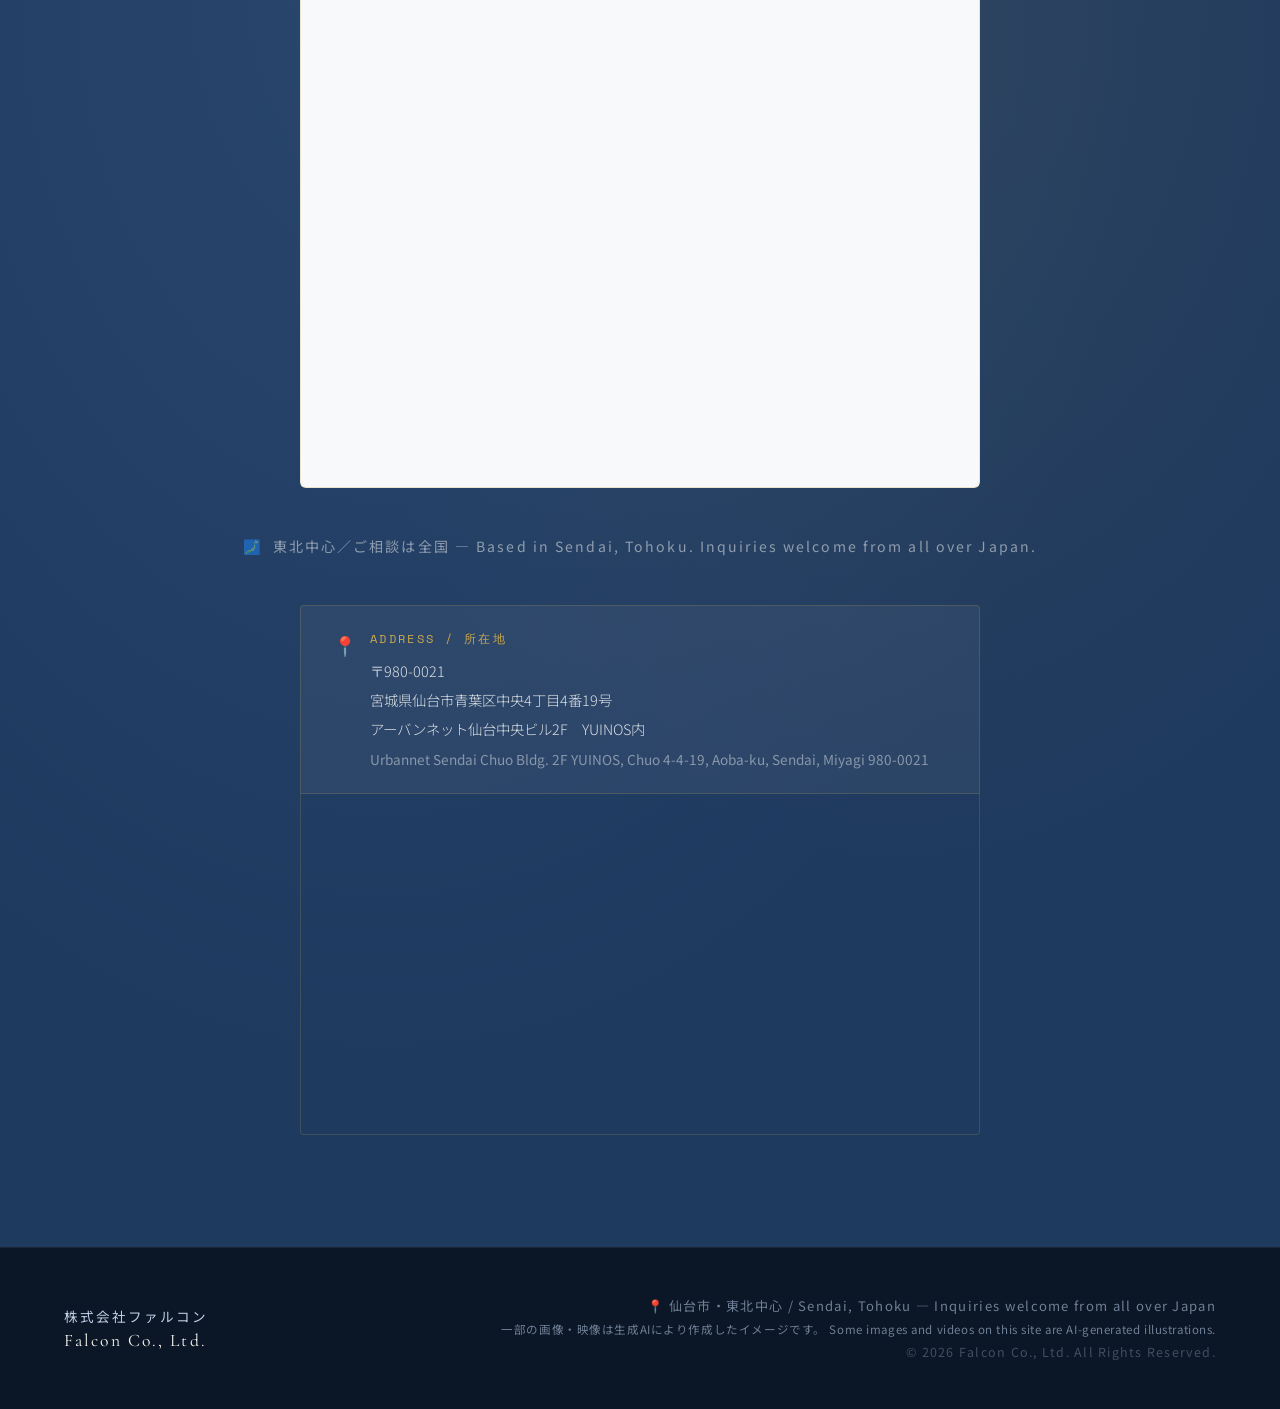
==== commit 1afa29a0: "SLAM欄に点群ビューワーと計測の様子の動画、3DGS欄に3DGSビューワーを追加 - viewer/slam/：当社の試験計測（屋外の道路）の点群 約309万点。写真・分類・高さの色、全体・真上・道" ====
--- a/index.html
+++ b/index.html
@@ -1186,6 +1186,10 @@
           <span class="stag">点群データ</span>
           <span class="stag">ご相談受付中</span>
         </div>
+        <video src="videos/slam_scan_sample_20261111.mp4" poster="videos/slam_scan_sample_20261111.jpg" controls muted playsinline loop preload="none" width="1280" height="720" style="display:block;width:100%;height:auto;margin-top:14px;border-radius:6px;background:#151b24" aria-label="点群が歩いた順に記録されていく様子（当社の試験計測・屋外の道路）"></video>
+        <p style="margin:6px 0 0;font-size:.75rem;opacity:.75">点群が歩いた順に記録されていく様子（当社の試験計測・屋外の道路・約47倍の速さ）</p>
+        <a class="viewer-link" href="viewer/slam/" style="display:inline-block;margin-top:14px;padding:8px 16px;border-radius:6px;background:var(--green-deep);color:#fff;font-size:.85rem;font-weight:700;text-decoration:none">点群を3Dで見る →</a>
+        <p style="margin:6px 0 0;font-size:.75rem;opacity:.75">当社の試験計測（屋外の道路）・データ約31MB</p>
       </div>
 
       <!-- 02 3DGS -->
@@ -1213,6 +1217,8 @@
           <span class="stag">デジタル保存</span>
           <span class="stag">Web公開</span>
         </div>
+        <a class="viewer-link" href="viewer/3dgs/" style="display:inline-block;margin-top:14px;padding:8px 16px;border-radius:6px;background:var(--green-deep);color:#fff;font-size:.85rem;font-weight:700;text-decoration:none">見本を3Dで見る →</a>
+        <p style="margin:6px 0 0;font-size:.75rem;opacity:.75">当社の試験撮影（屋外の道路）・データ約50MB</p>
       </div>
 
       <!-- 03 測量 -->
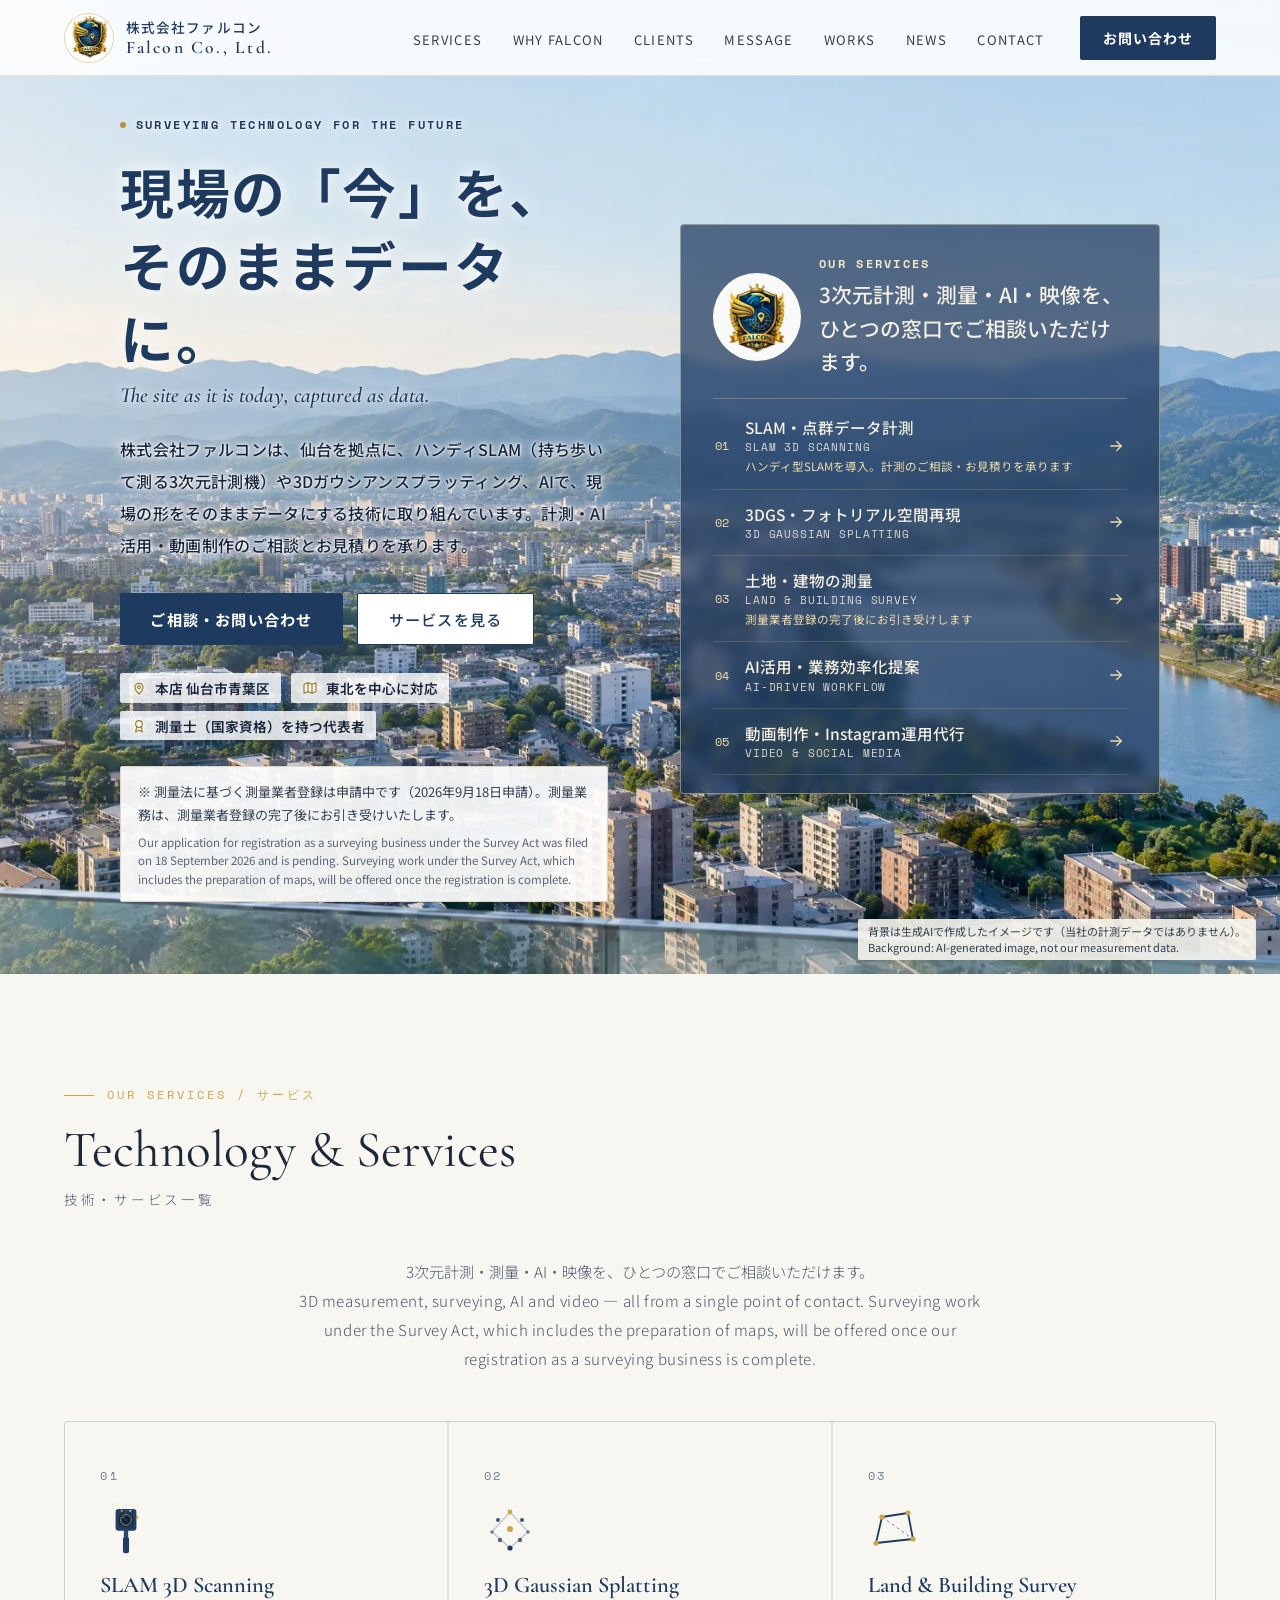
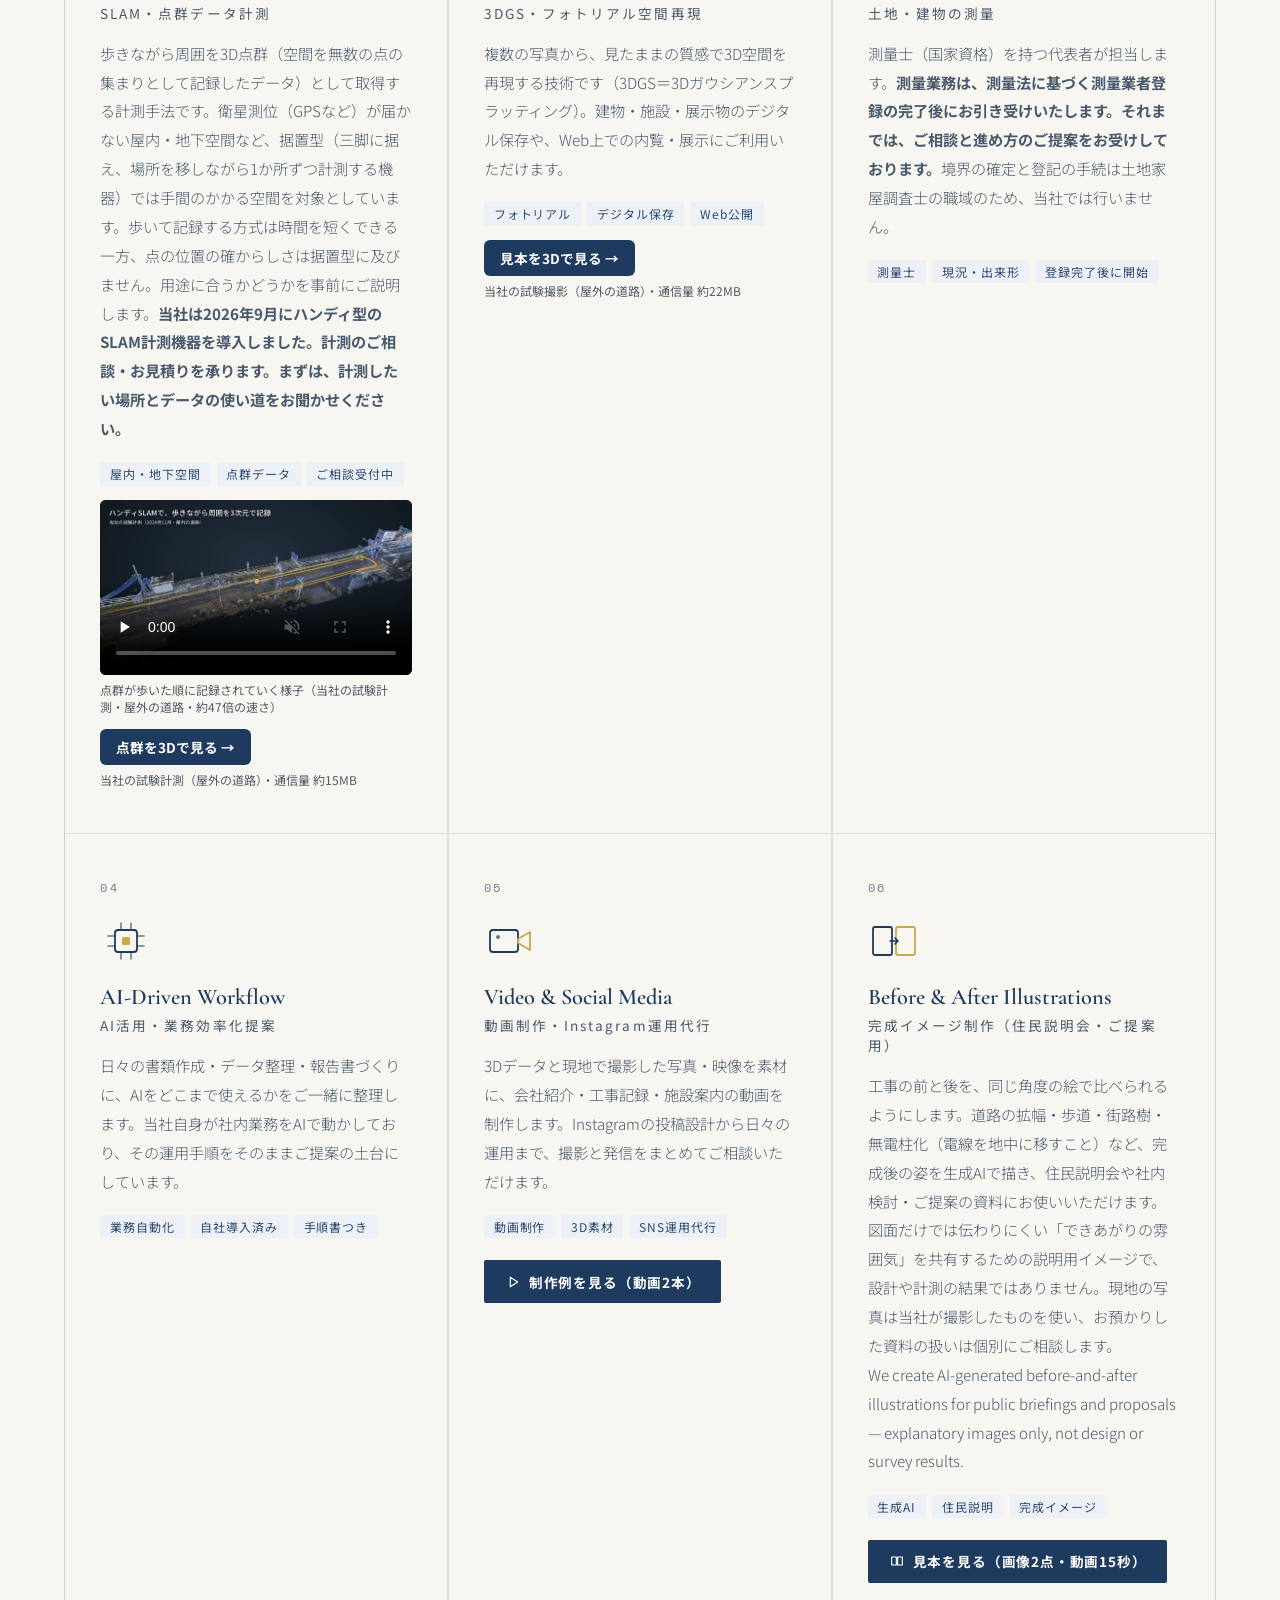
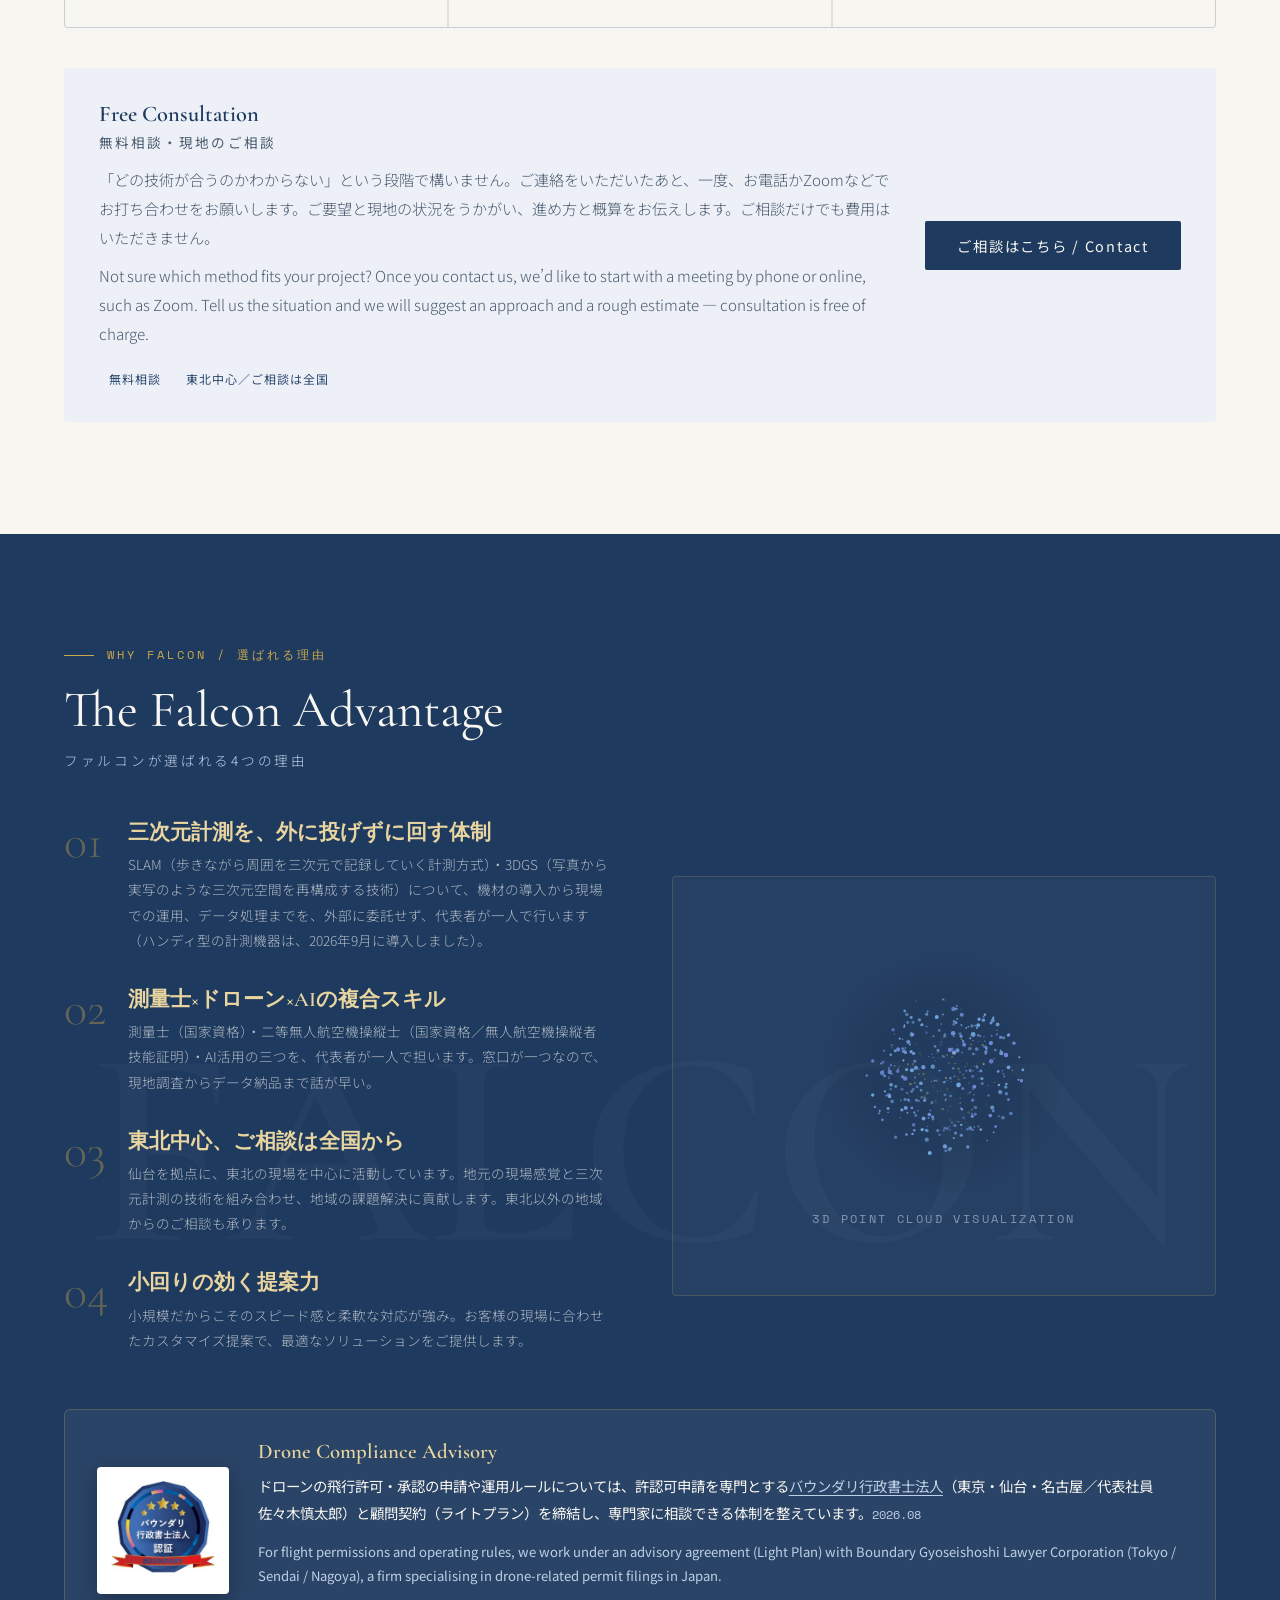
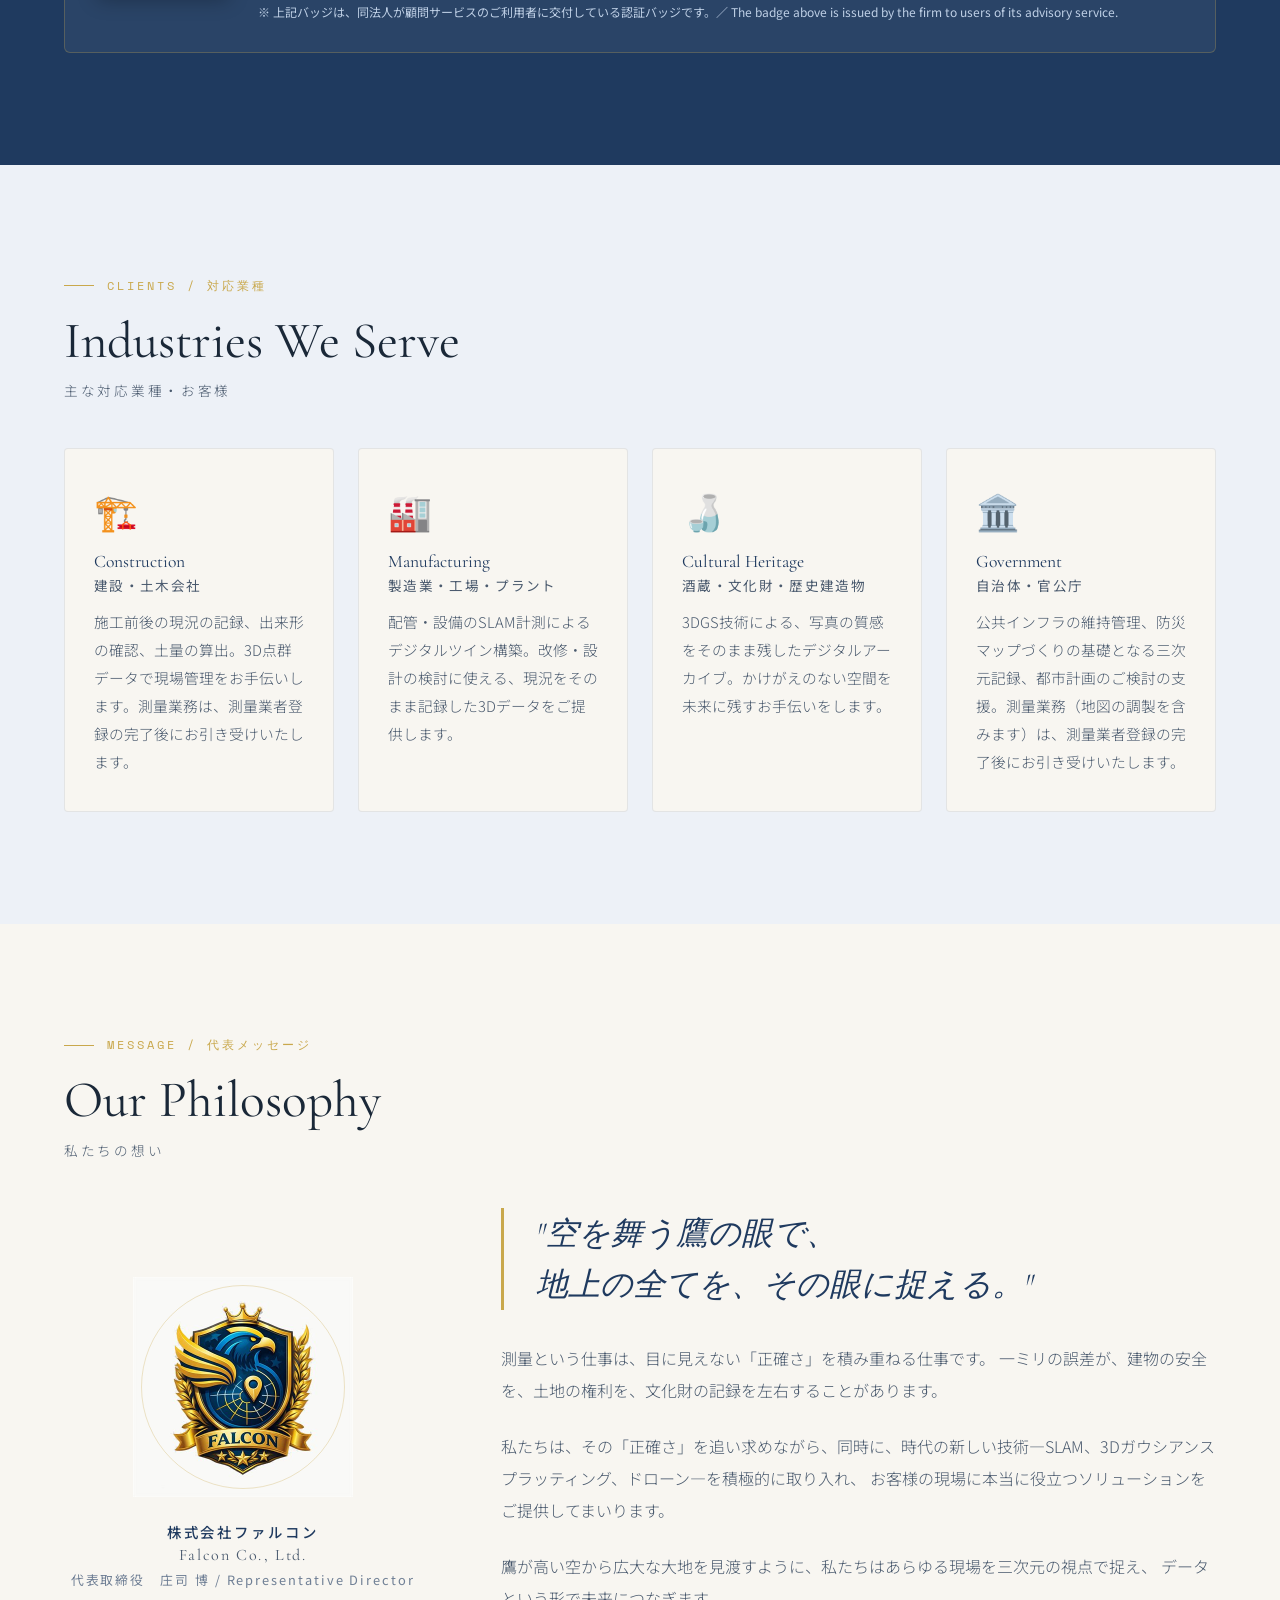
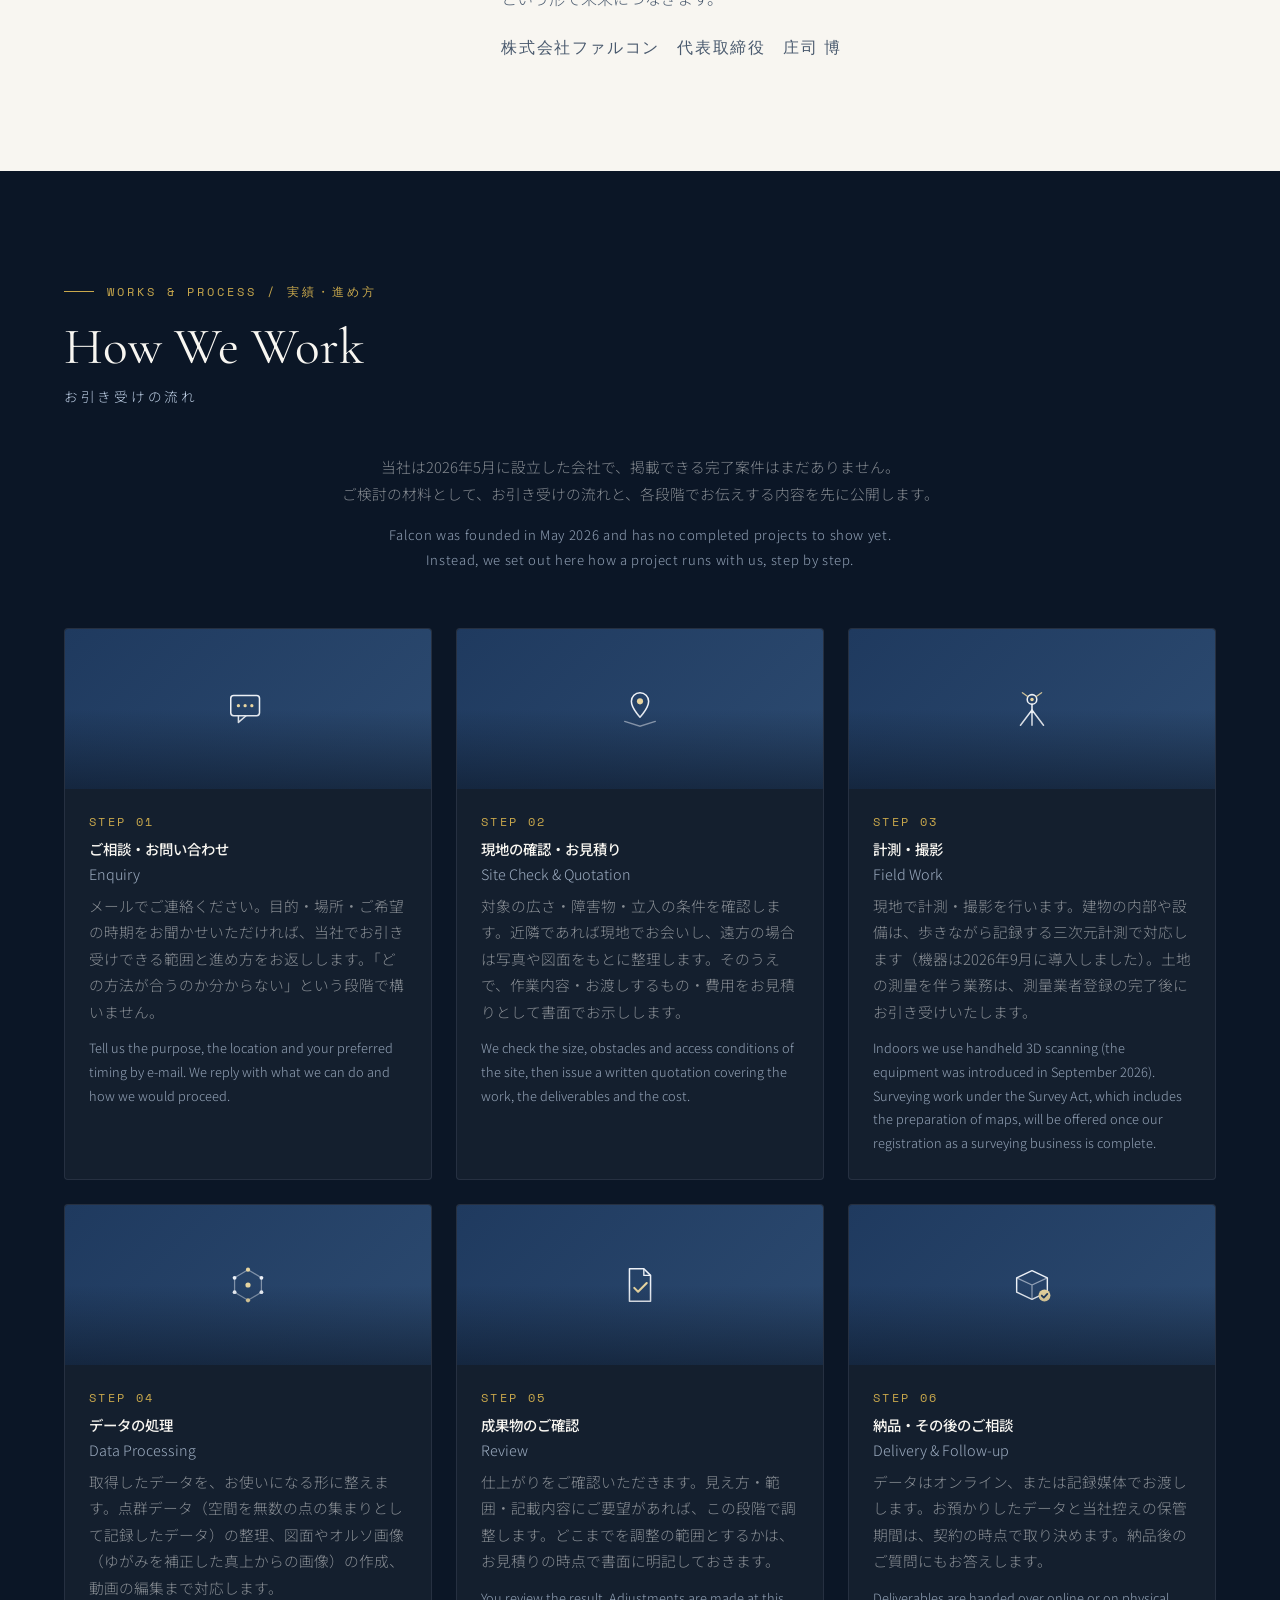
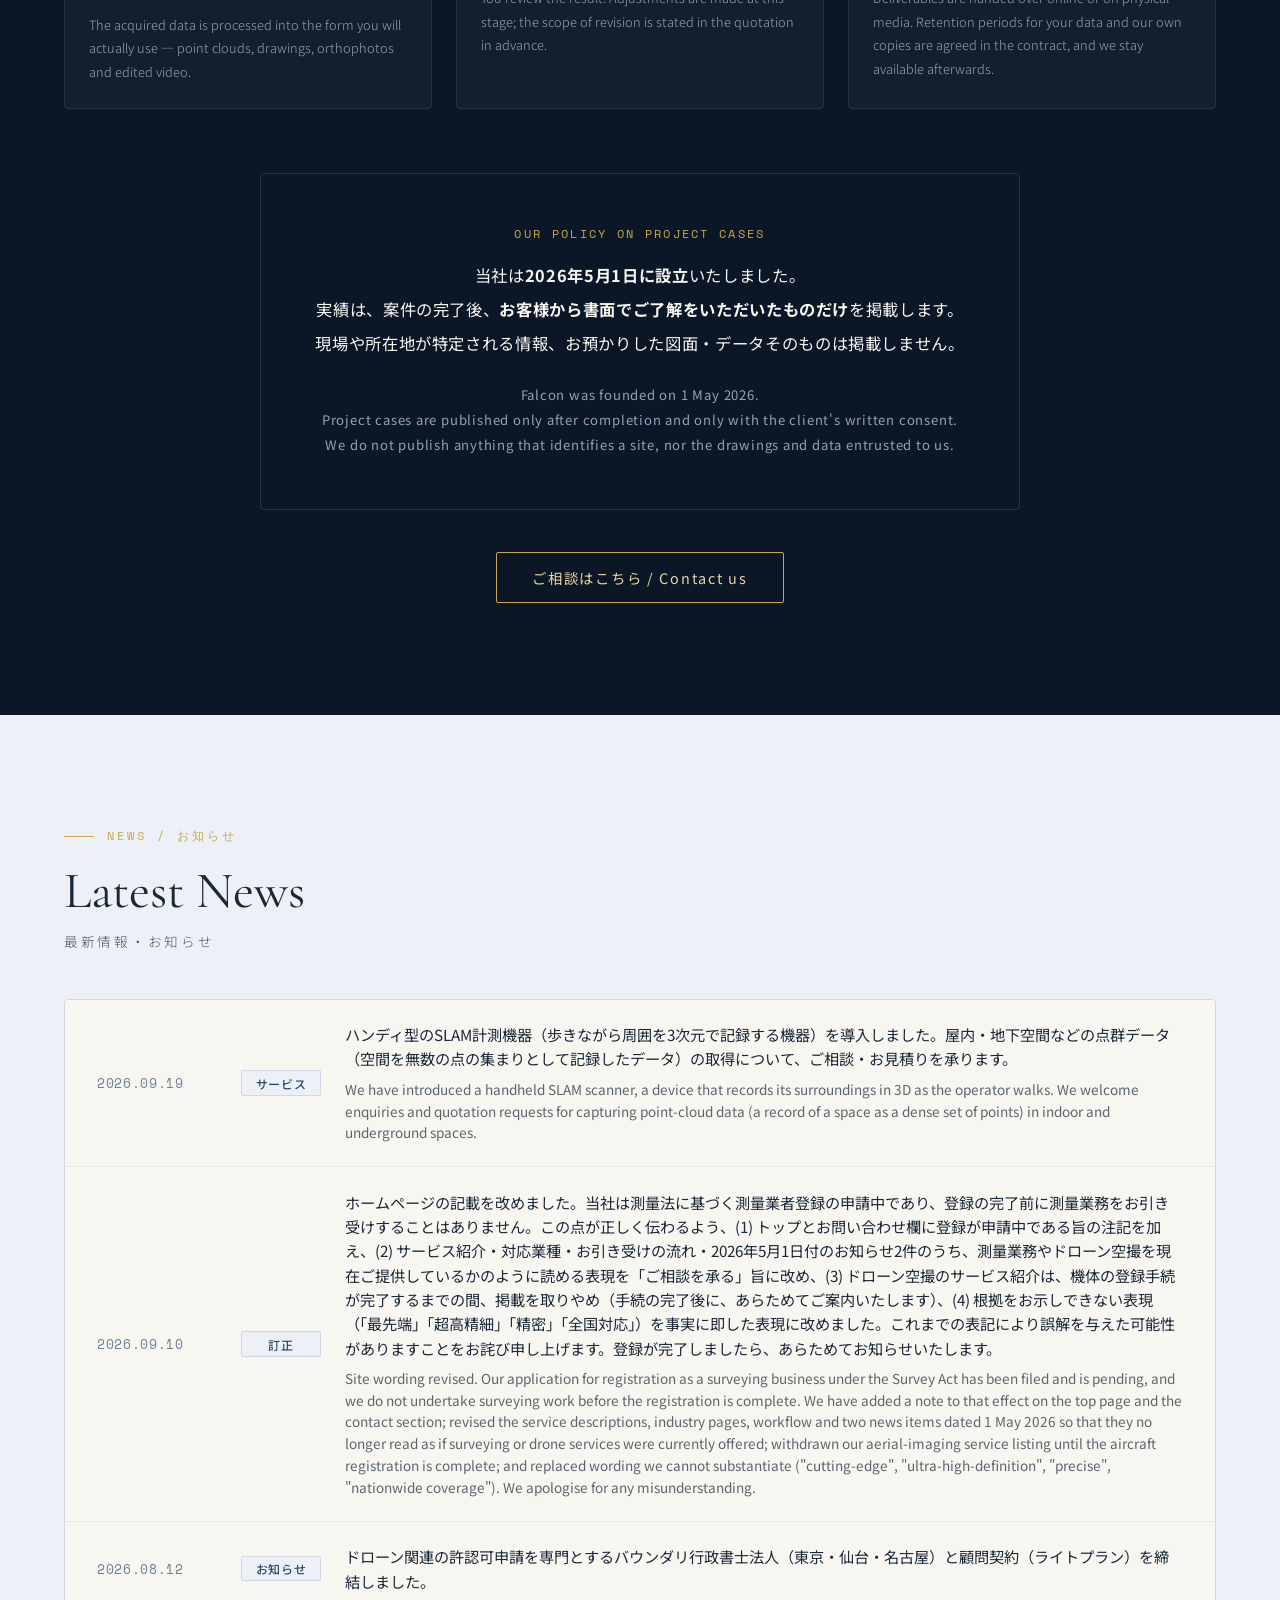
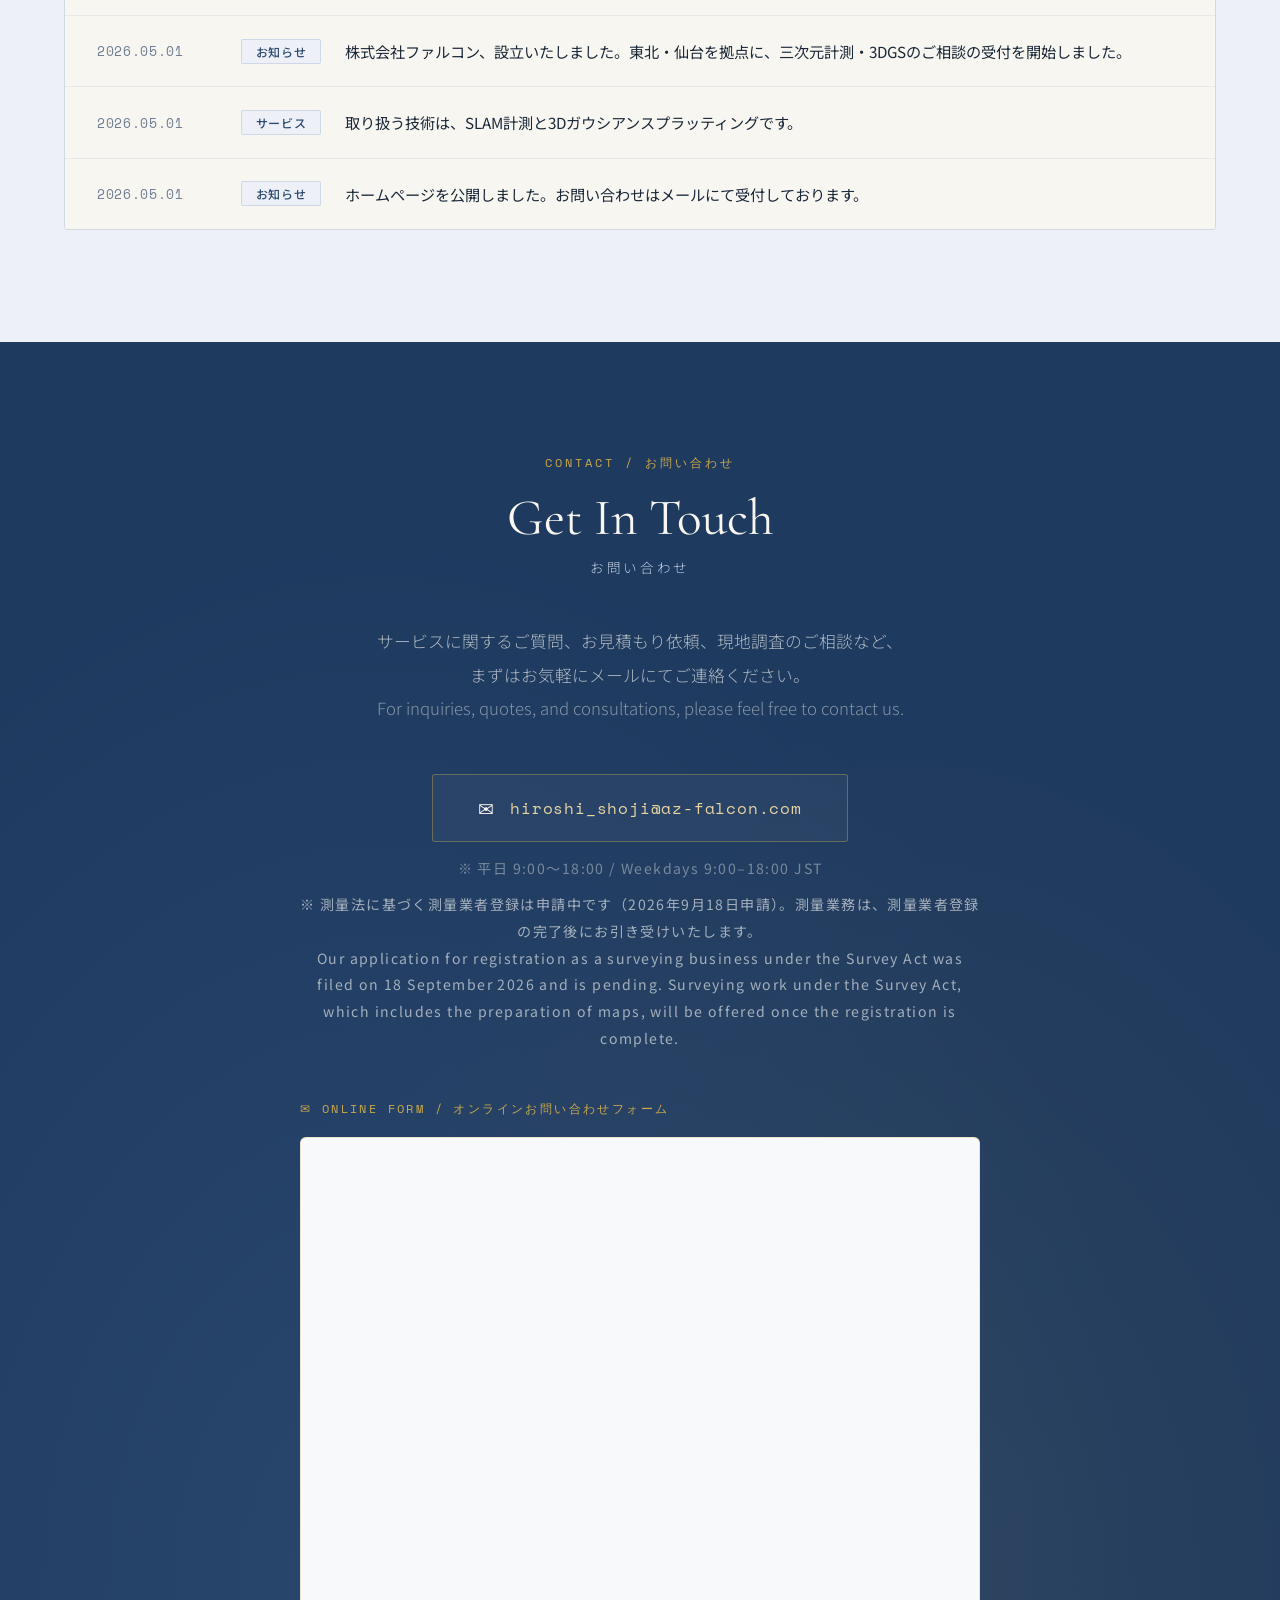
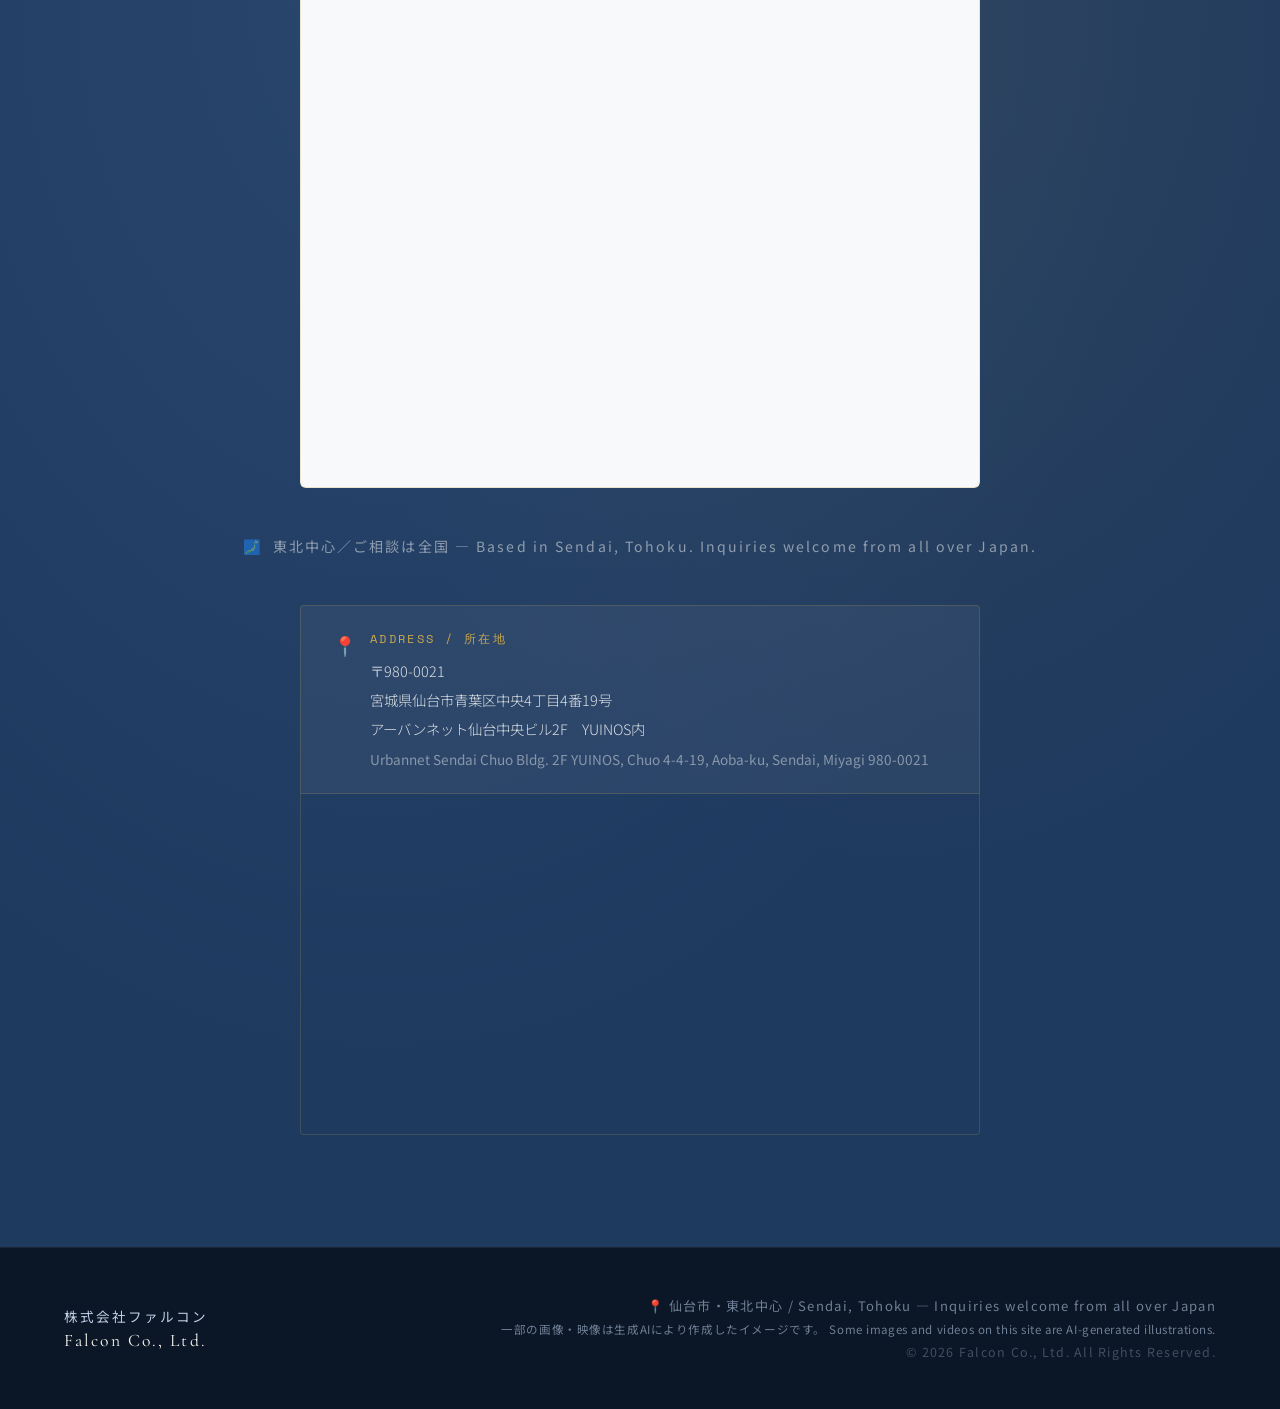
==== commit dcc57f4a: "SLAM・3DGSの見本を軽量化（届いた分から表示・送る量を約半分に） - 点群：25万点ずつの塊で届いた分から表示。位置1cm単位・色6ビット・近い順の差分で送る量 約28MB→約15MB - 3D" ====
--- a/index.html
+++ b/index.html
@@ -1189,7 +1189,7 @@
         <video src="videos/slam_scan_sample_20261111.mp4" poster="videos/slam_scan_sample_20261111.jpg" controls muted playsinline loop preload="none" width="1280" height="720" style="display:block;width:100%;height:auto;margin-top:14px;border-radius:6px;background:#151b24" aria-label="点群が歩いた順に記録されていく様子（当社の試験計測・屋外の道路）"></video>
         <p style="margin:6px 0 0;font-size:.75rem;opacity:.75">点群が歩いた順に記録されていく様子（当社の試験計測・屋外の道路・約47倍の速さ）</p>
         <a class="viewer-link" href="viewer/slam/" style="display:inline-block;margin-top:14px;padding:8px 16px;border-radius:6px;background:var(--green-deep);color:#fff;font-size:.85rem;font-weight:700;text-decoration:none">点群を3Dで見る →</a>
-        <p style="margin:6px 0 0;font-size:.75rem;opacity:.75">当社の試験計測（屋外の道路）・データ約31MB</p>
+        <p style="margin:6px 0 0;font-size:.75rem;opacity:.75">当社の試験計測（屋外の道路）・通信量 約15MB</p>
       </div>
 
       <!-- 02 3DGS -->
@@ -1218,7 +1218,7 @@
           <span class="stag">Web公開</span>
         </div>
         <a class="viewer-link" href="viewer/3dgs/" style="display:inline-block;margin-top:14px;padding:8px 16px;border-radius:6px;background:var(--green-deep);color:#fff;font-size:.85rem;font-weight:700;text-decoration:none">見本を3Dで見る →</a>
-        <p style="margin:6px 0 0;font-size:.75rem;opacity:.75">当社の試験撮影（屋外の道路）・データ約50MB</p>
+        <p style="margin:6px 0 0;font-size:.75rem;opacity:.75">当社の試験撮影（屋外の道路）・通信量 約22MB</p>
       </div>
 
       <!-- 03 測量 -->
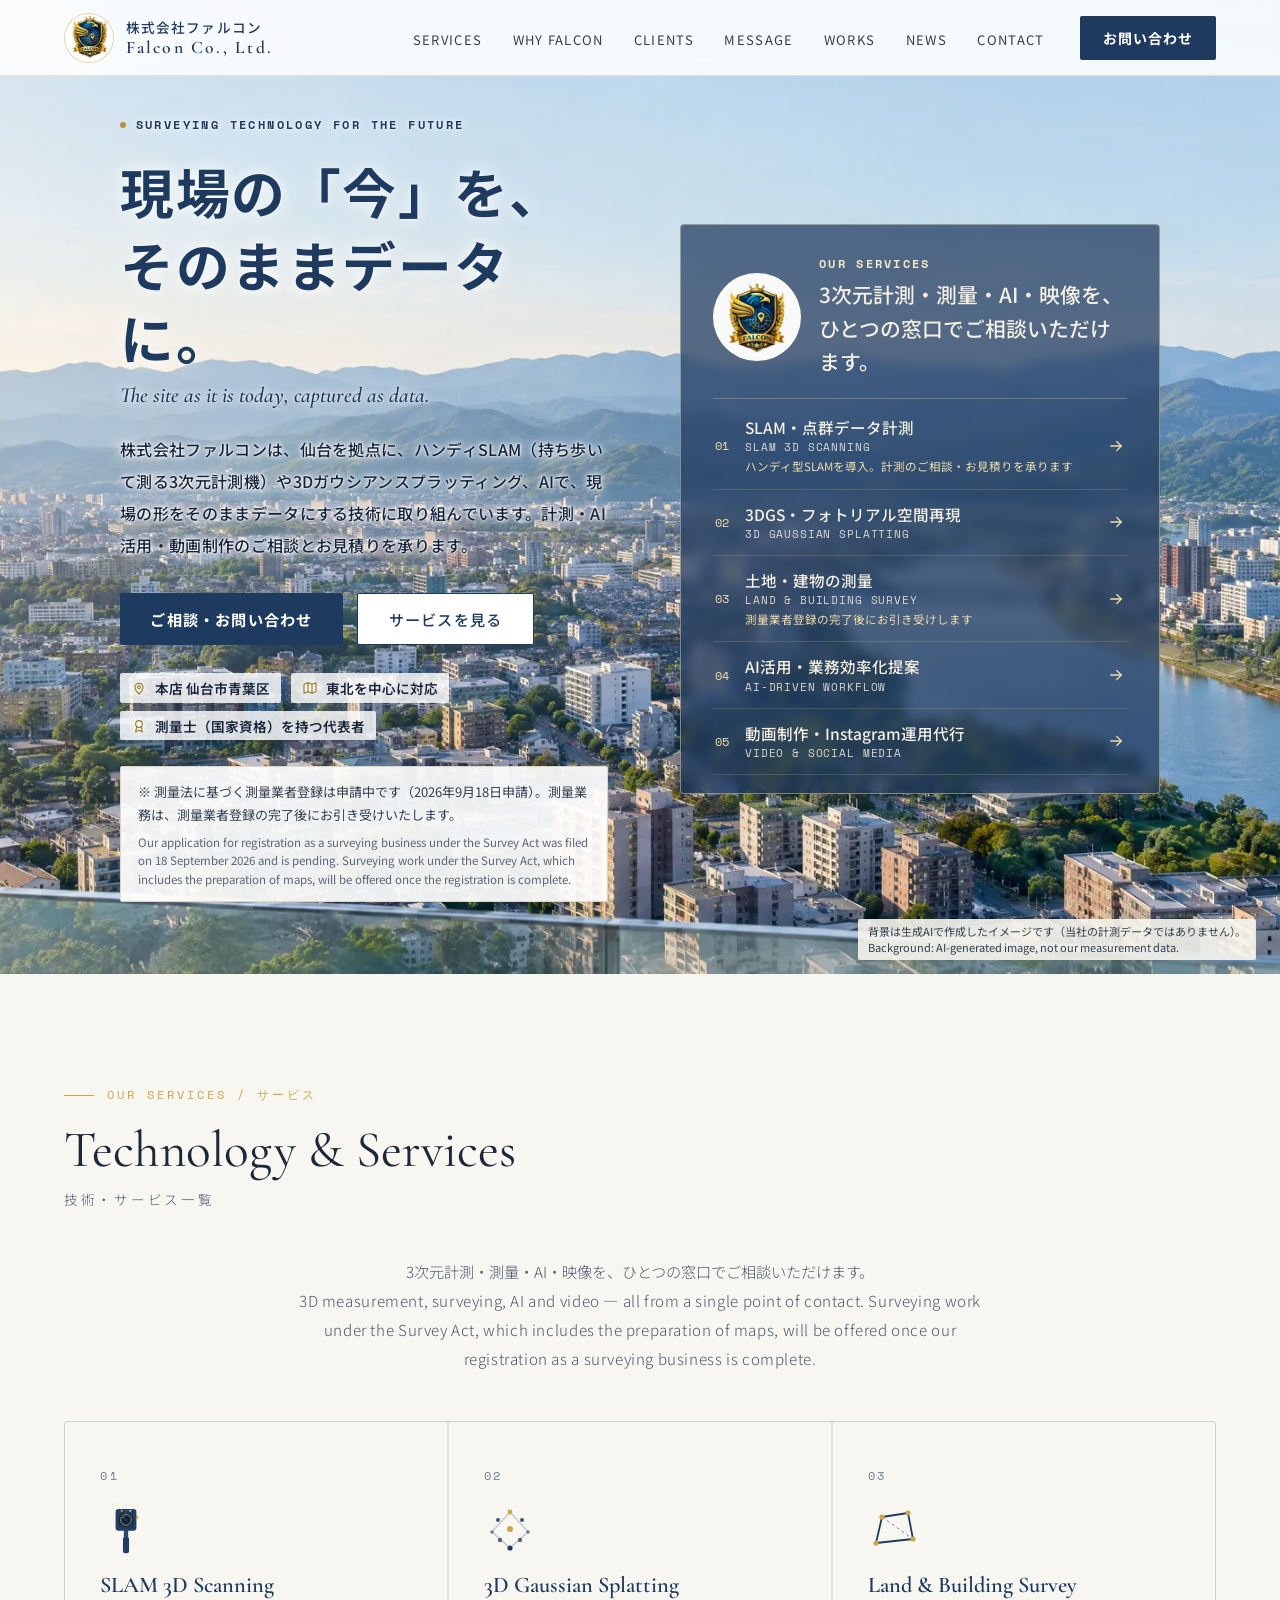
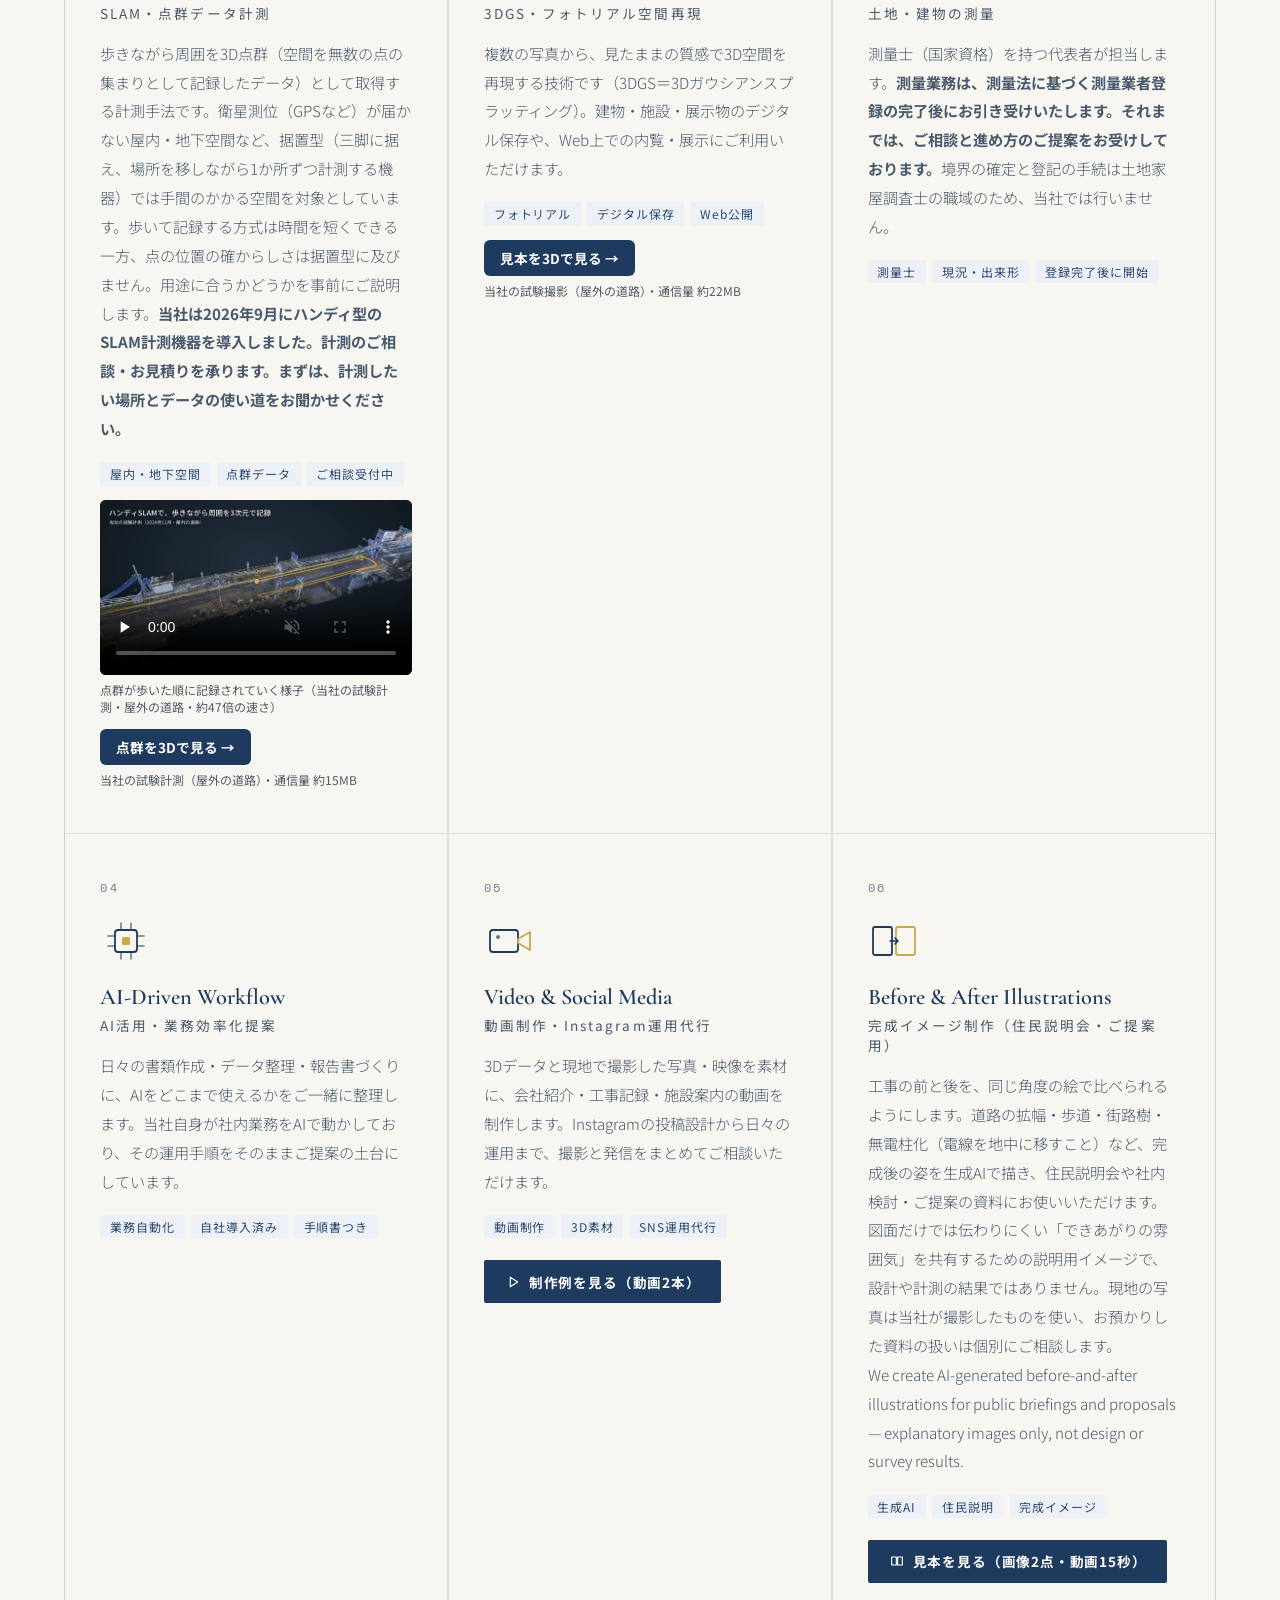
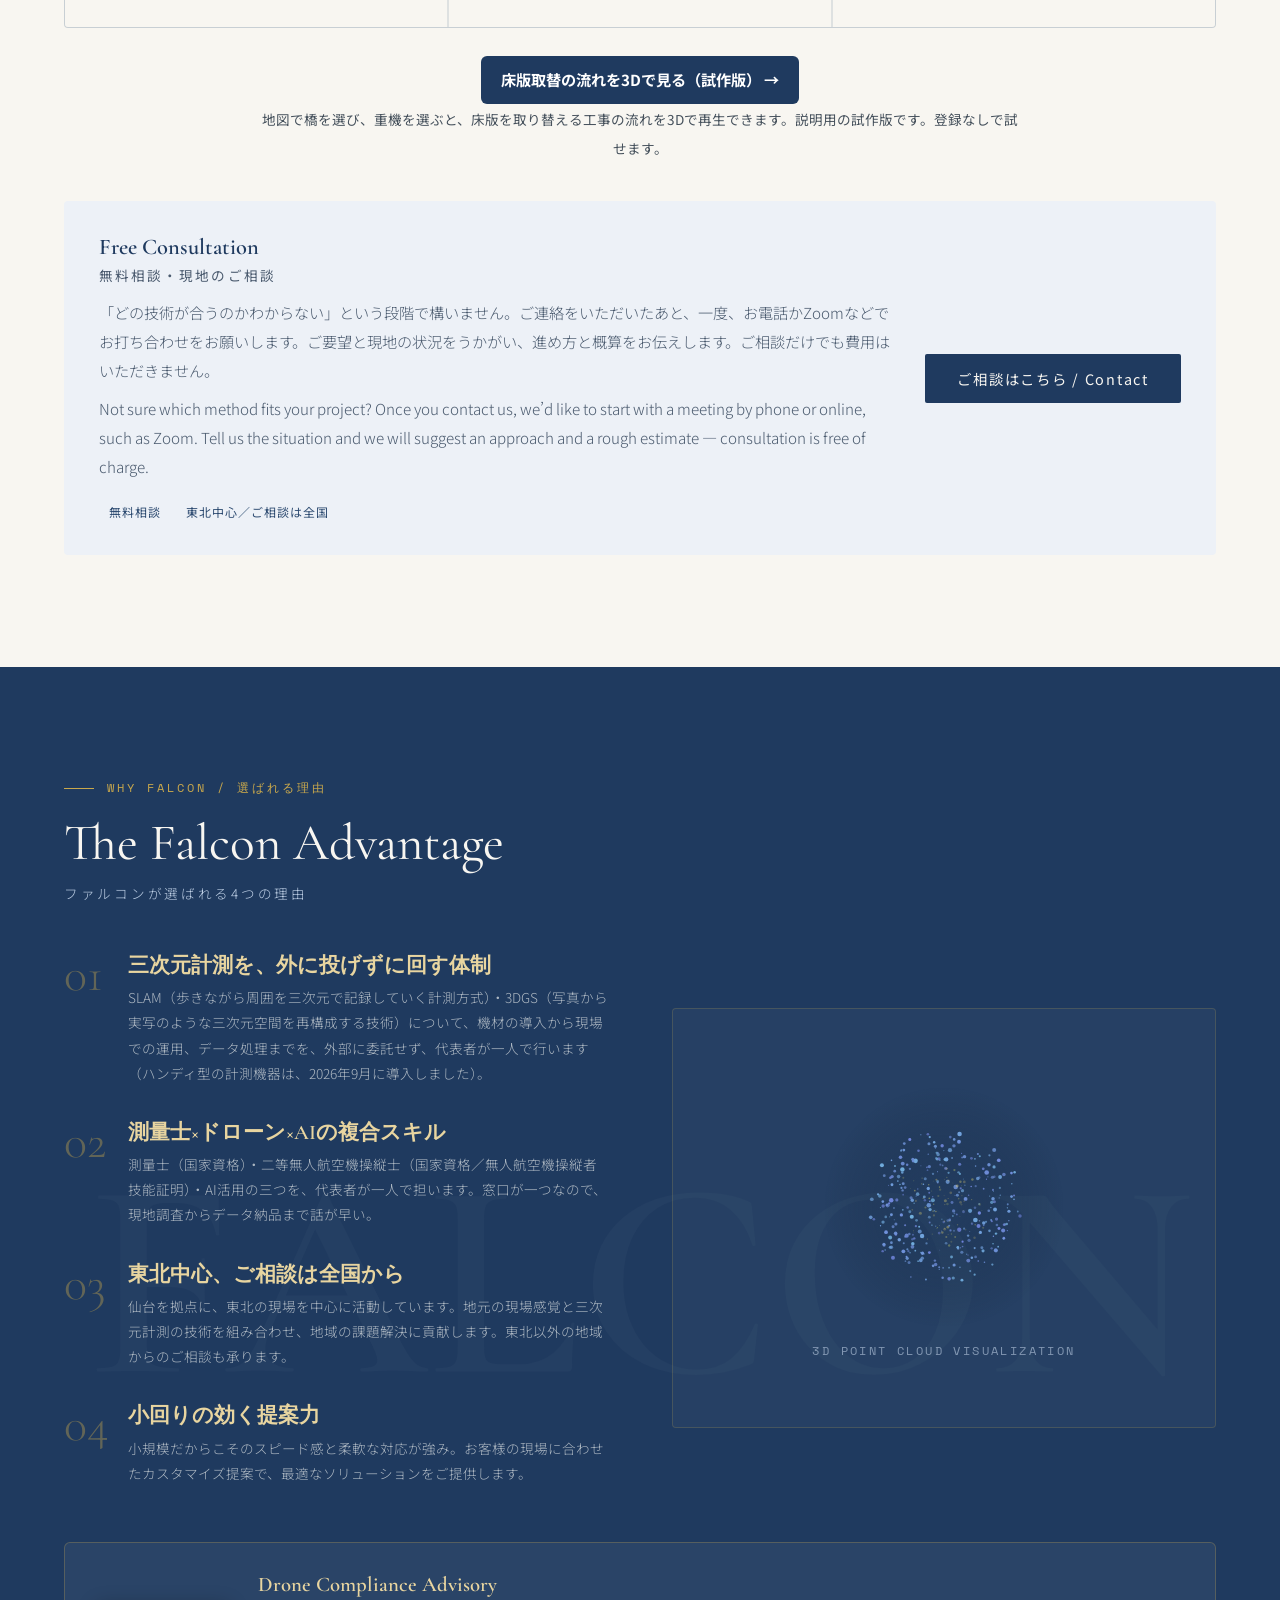
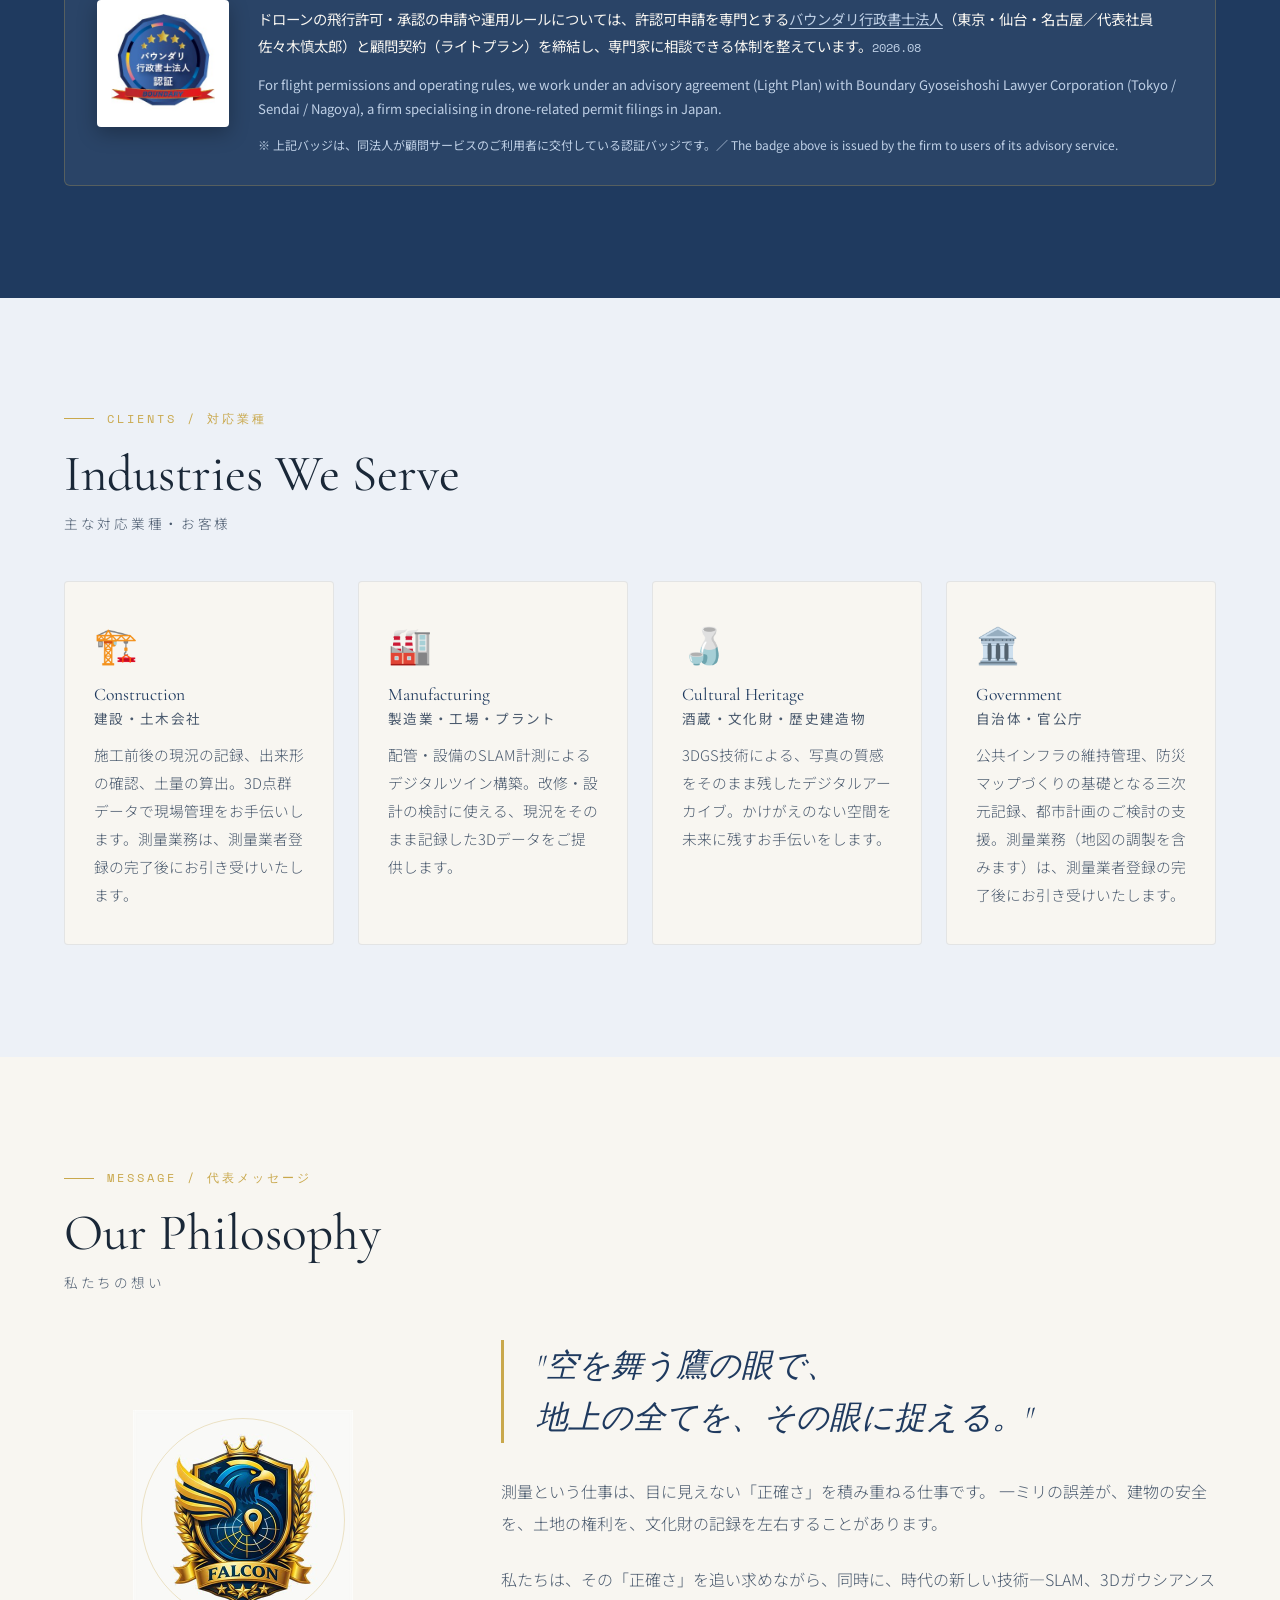
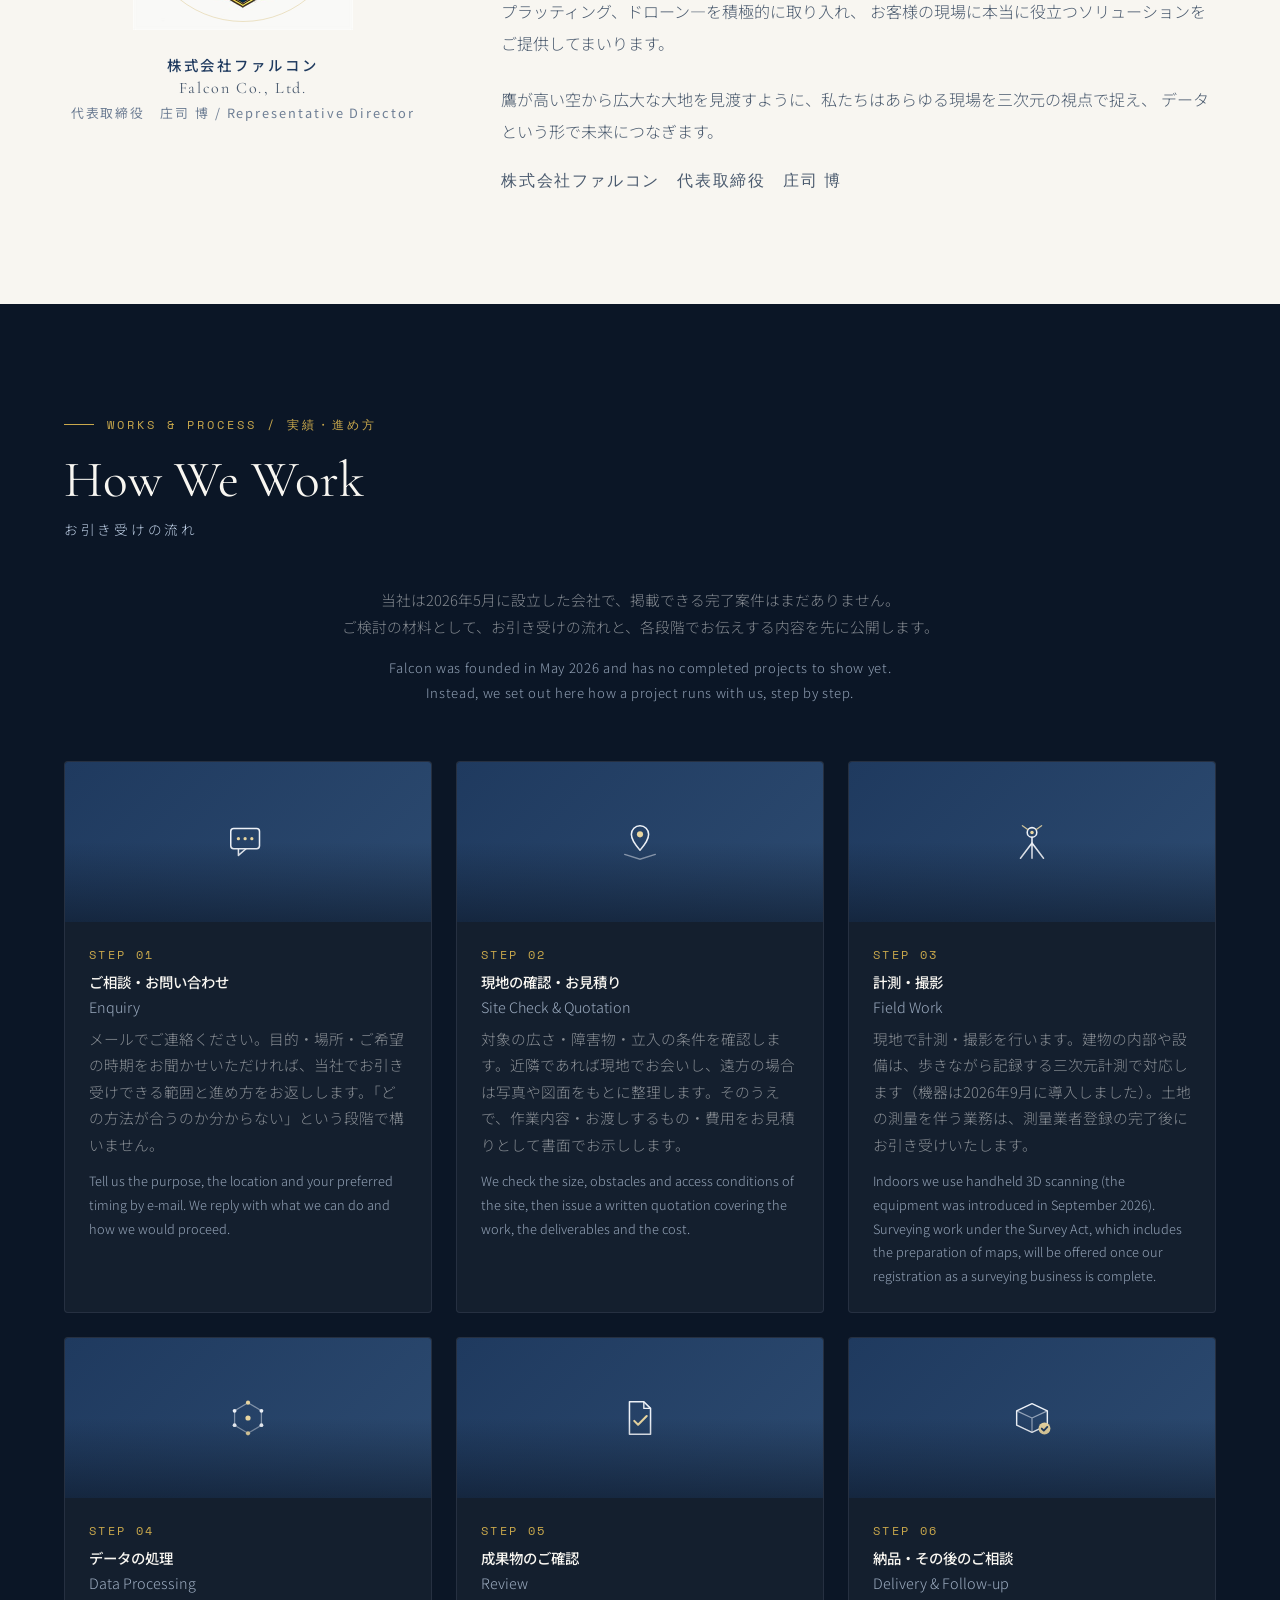
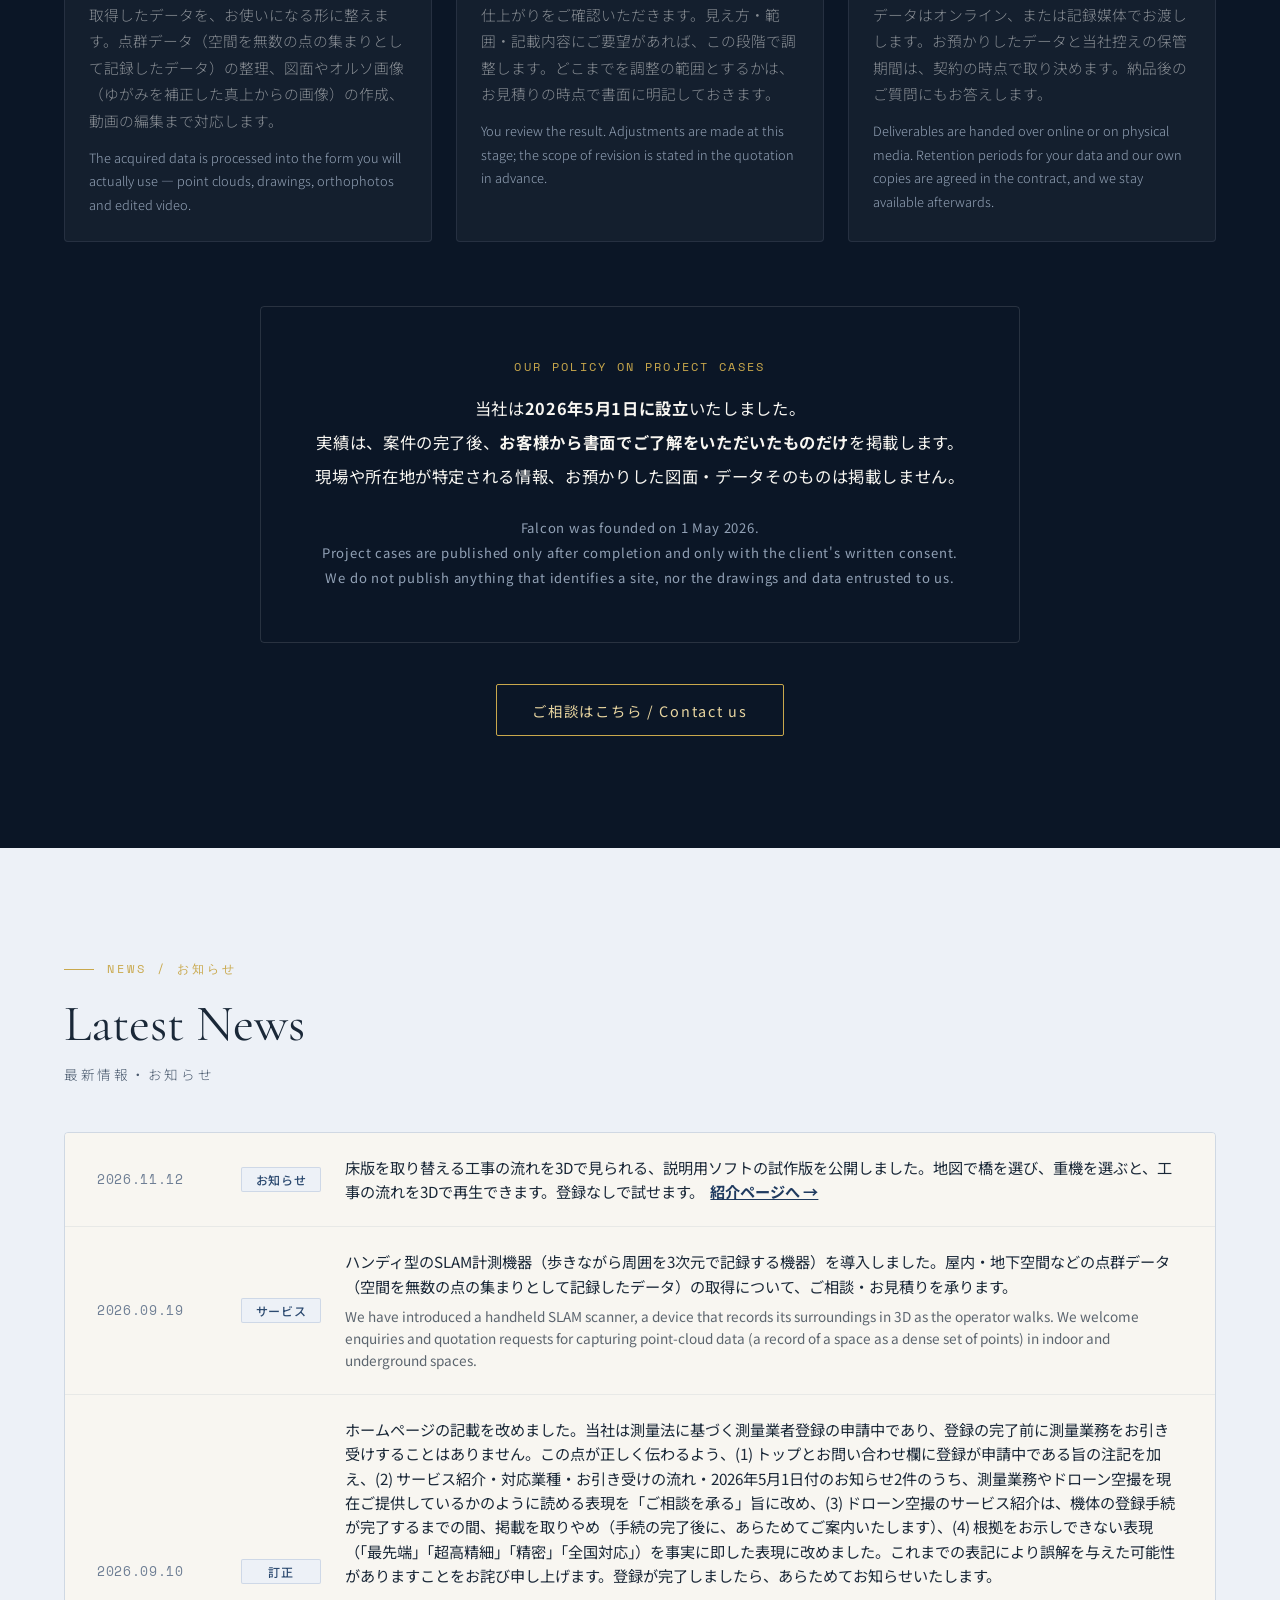
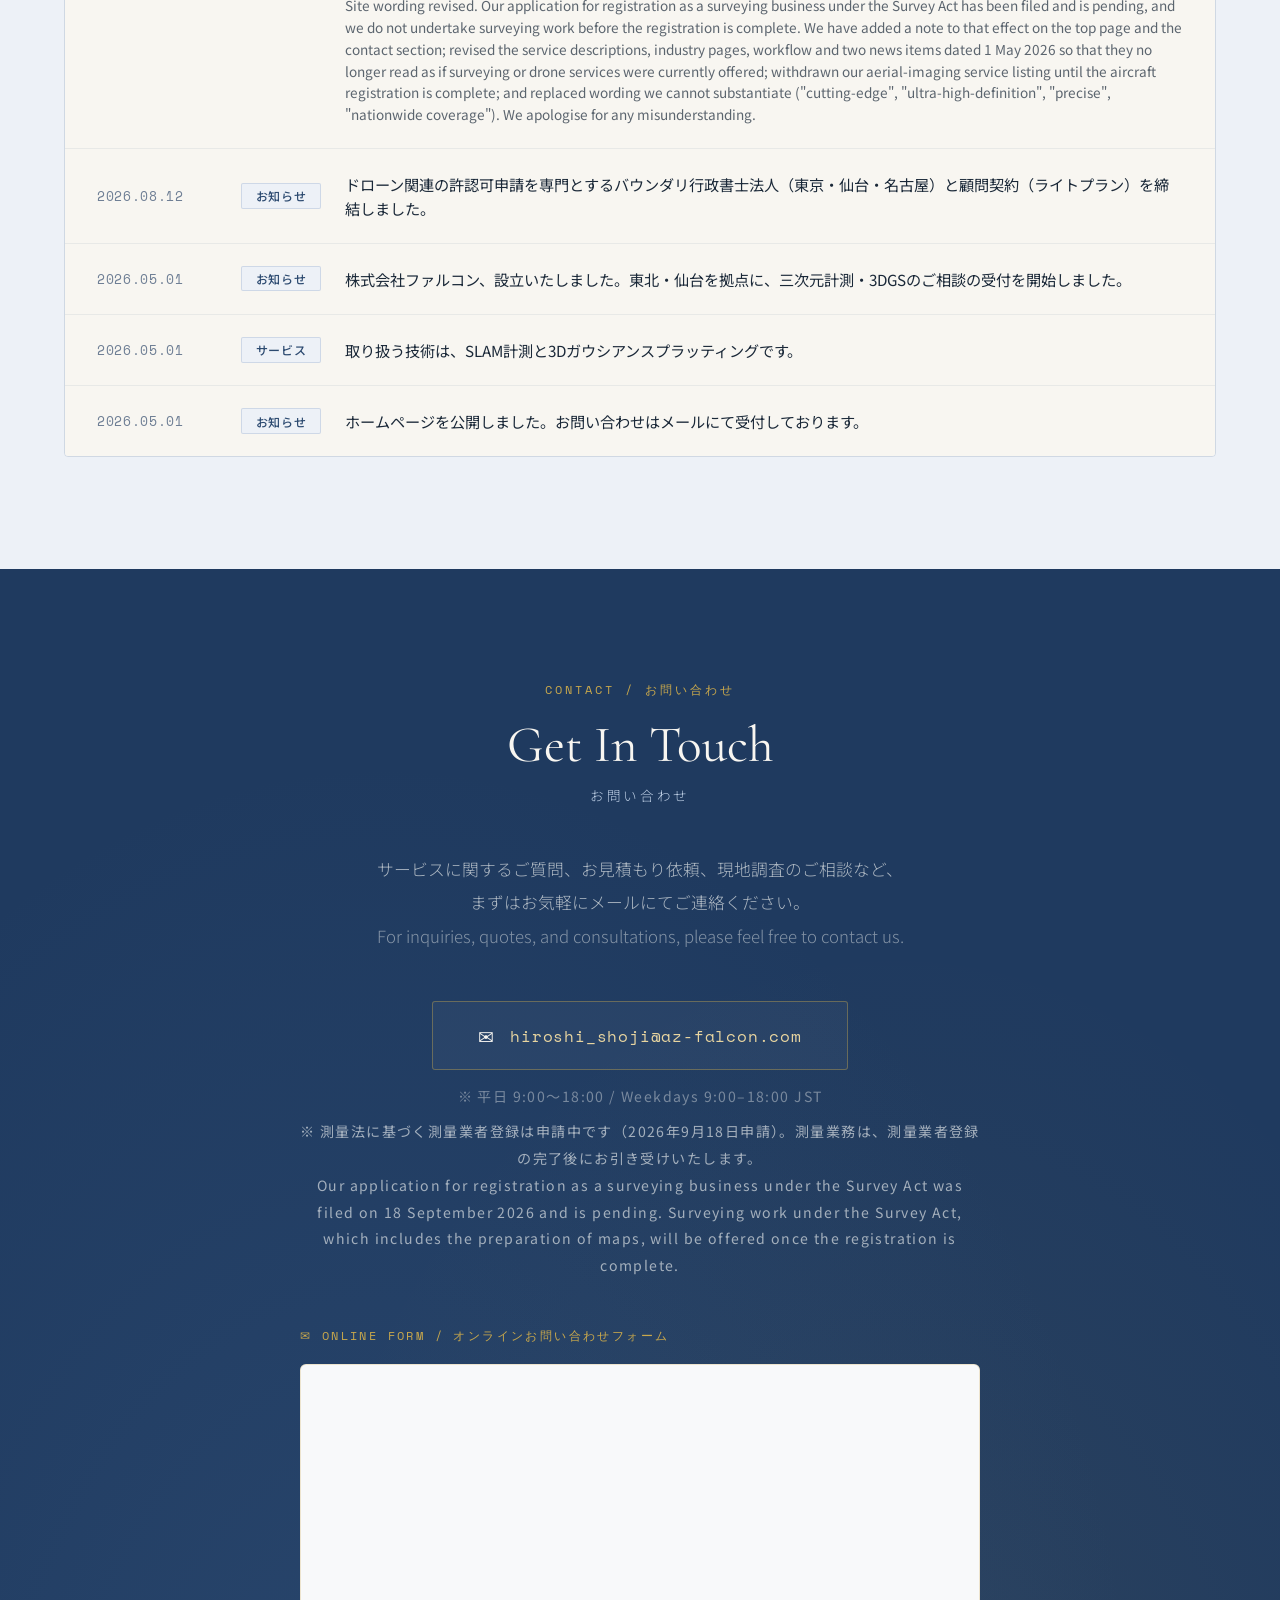
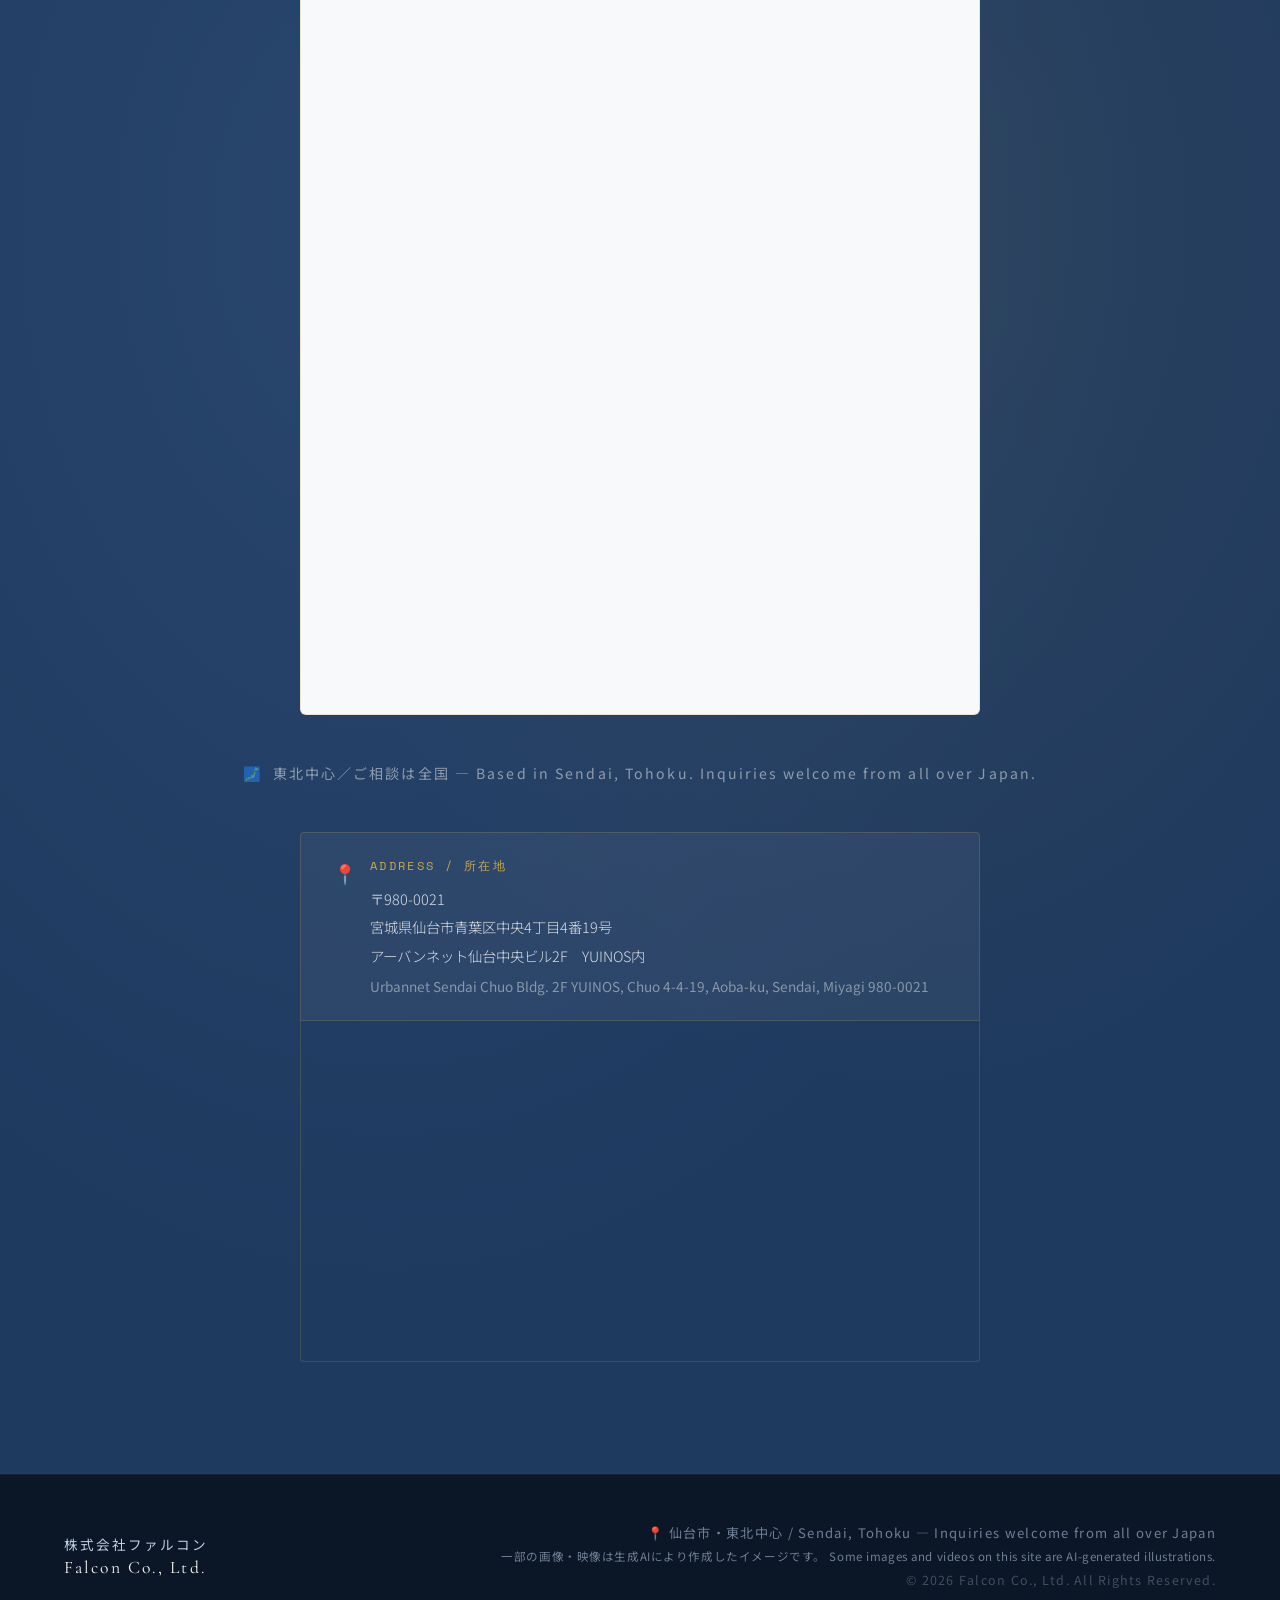
==== commit 7c8e9710: "床版取替の4Dシミュレーター（試作版）の紹介ページと本体を追加 - apps/shoban-4d/：紹介ページ（紹介動画60秒・高画質動画の見本・使い方・注意書き・通信について） - apps/sho" ====
--- a/index.html
+++ b/index.html
@@ -1315,6 +1315,12 @@
 
     </div><!-- /services-grid -->
 
+    <!-- 2026-11-12: 床版取替の4Dシミュレーター（試作版）への案内。受注実績ではないので works には置かない（広報G HOUKOKU-20261112-01） -->
+    <p style="margin:28px auto 0;max-width:760px;text-align:center;line-height:1.8">
+      <a href="apps/shoban-4d/" style="display:inline-block;padding:10px 20px;border-radius:6px;background:var(--green-deep);color:#fff;font-size:.95rem;font-weight:700;text-decoration:none">床版取替の流れを3Dで見る（試作版） →</a><br>
+      <span style="font-size:.85rem;opacity:.8">地図で橋を選び、重機を選ぶと、床版を取り替える工事の流れを3Dで再生できます。説明用の試作版です。登録なしで試せます。</span>
+    </p>
+
     <!-- 2026-10-13: 見本・制作例（2026-10-09 掲載）は、カードのボタンで開く画面の中に入れた。
          ダイアログは閉じている間は表示されず、動画は preload="none" で開くまで読み込まない -->
     <dialog id="sample-ba" class="sample-modal" aria-labelledby="sample-ba-title">
@@ -1723,6 +1729,11 @@
 
     <div class="news-list">
       <div class="news-item">
+        <div class="news-date">2026.11.12</div>
+        <div class="news-cat">お知らせ</div>
+        <div class="news-title">床版を取り替える工事の流れを3Dで見られる、説明用ソフトの試作版を公開しました。地図で橋を選び、重機を選ぶと、工事の流れを3Dで再生できます。登録なしで試せます。<a href="apps/shoban-4d/" style="display:inline-block;margin-left:0.4rem;font-weight:700;color:var(--green-deep)">紹介ページへ →</a></div>
+      </div>
+      <div class="news-item">
         <div class="news-date">2026.09.19</div>
         <div class="news-cat">サービス</div>
         <div class="news-title">ハンディ型のSLAM計測機器（歩きながら周囲を3次元で記録する機器）を導入しました。屋内・地下空間などの点群データ（空間を無数の点の集まりとして記録したデータ）の取得について、ご相談・お見積りを承ります。<span style="display:block; margin-top:0.5rem; font-size:0.85rem; opacity:0.7;">We have introduced a handheld SLAM scanner, a device that records its surroundings in 3D as the operator walks. We welcome enquiries and quotation requests for capturing point-cloud data (a record of a space as a dense set of points) in indoor and underground spaces.</span></div>
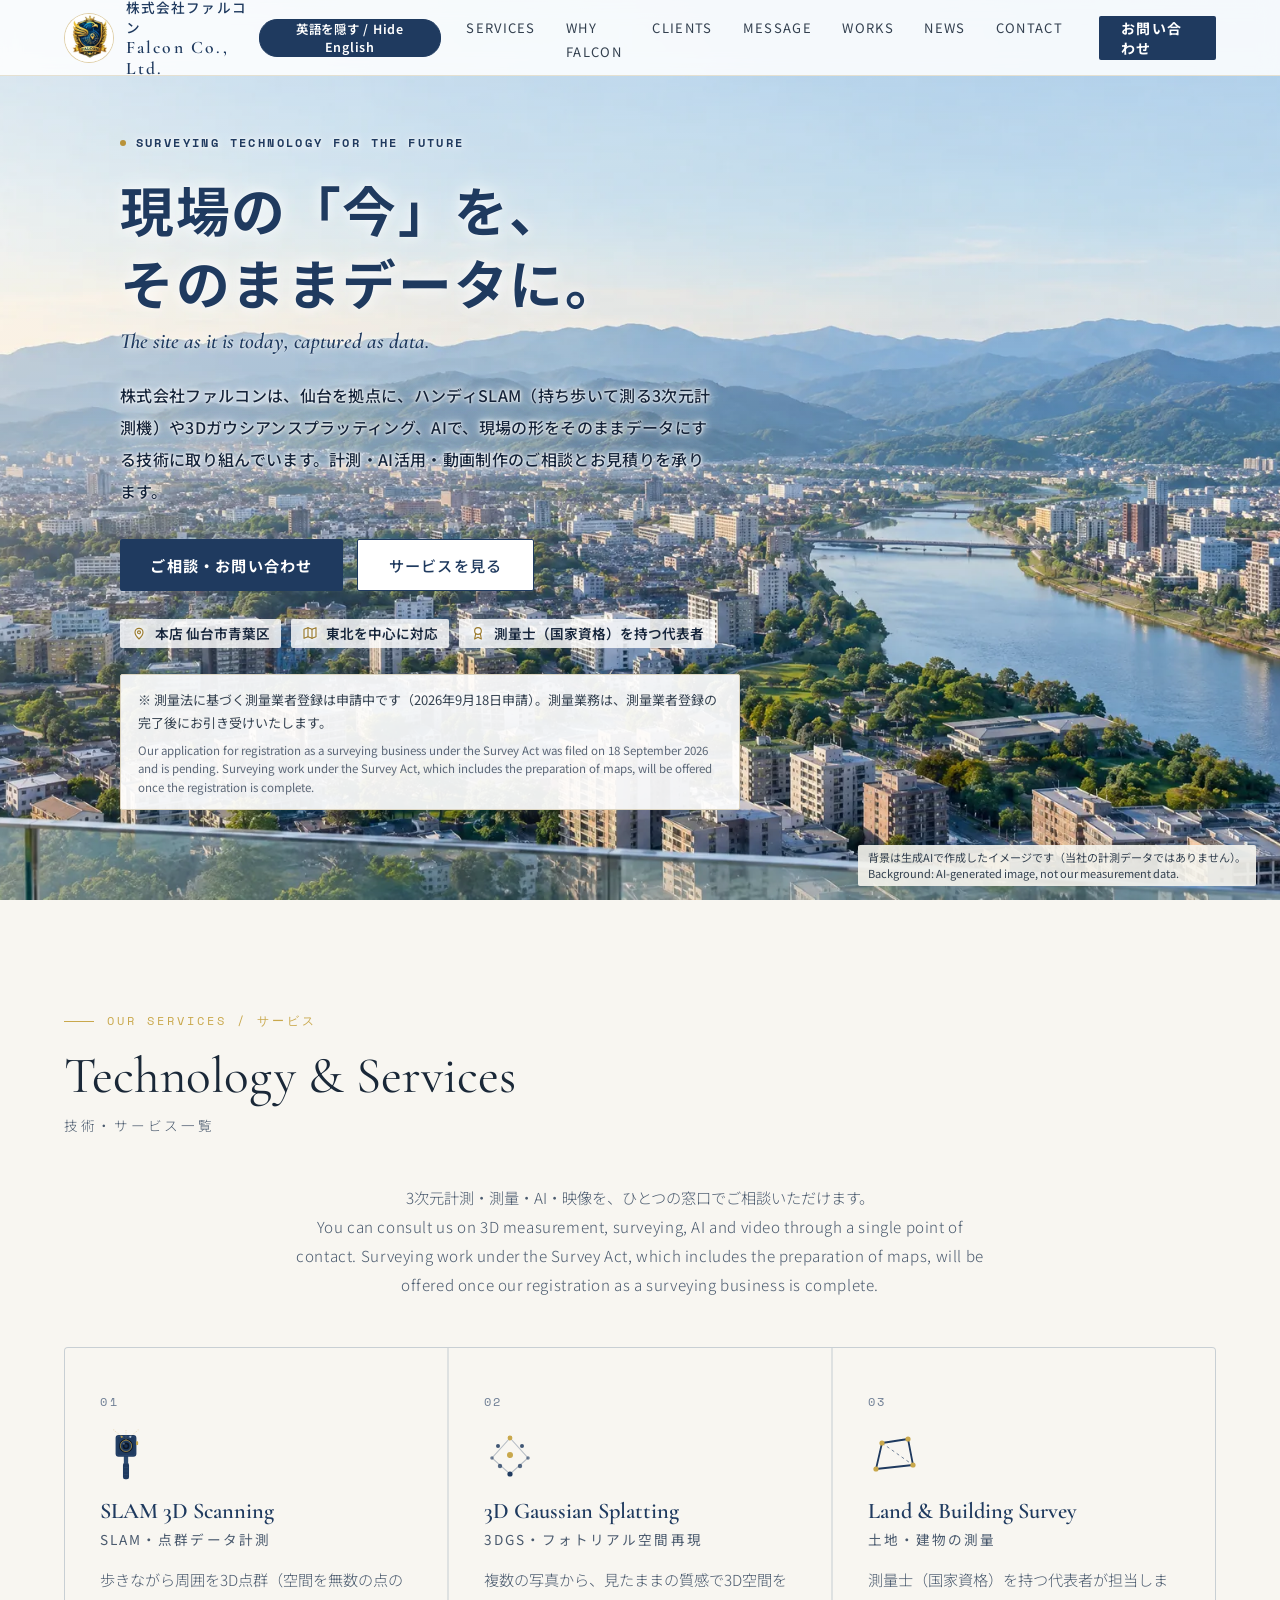
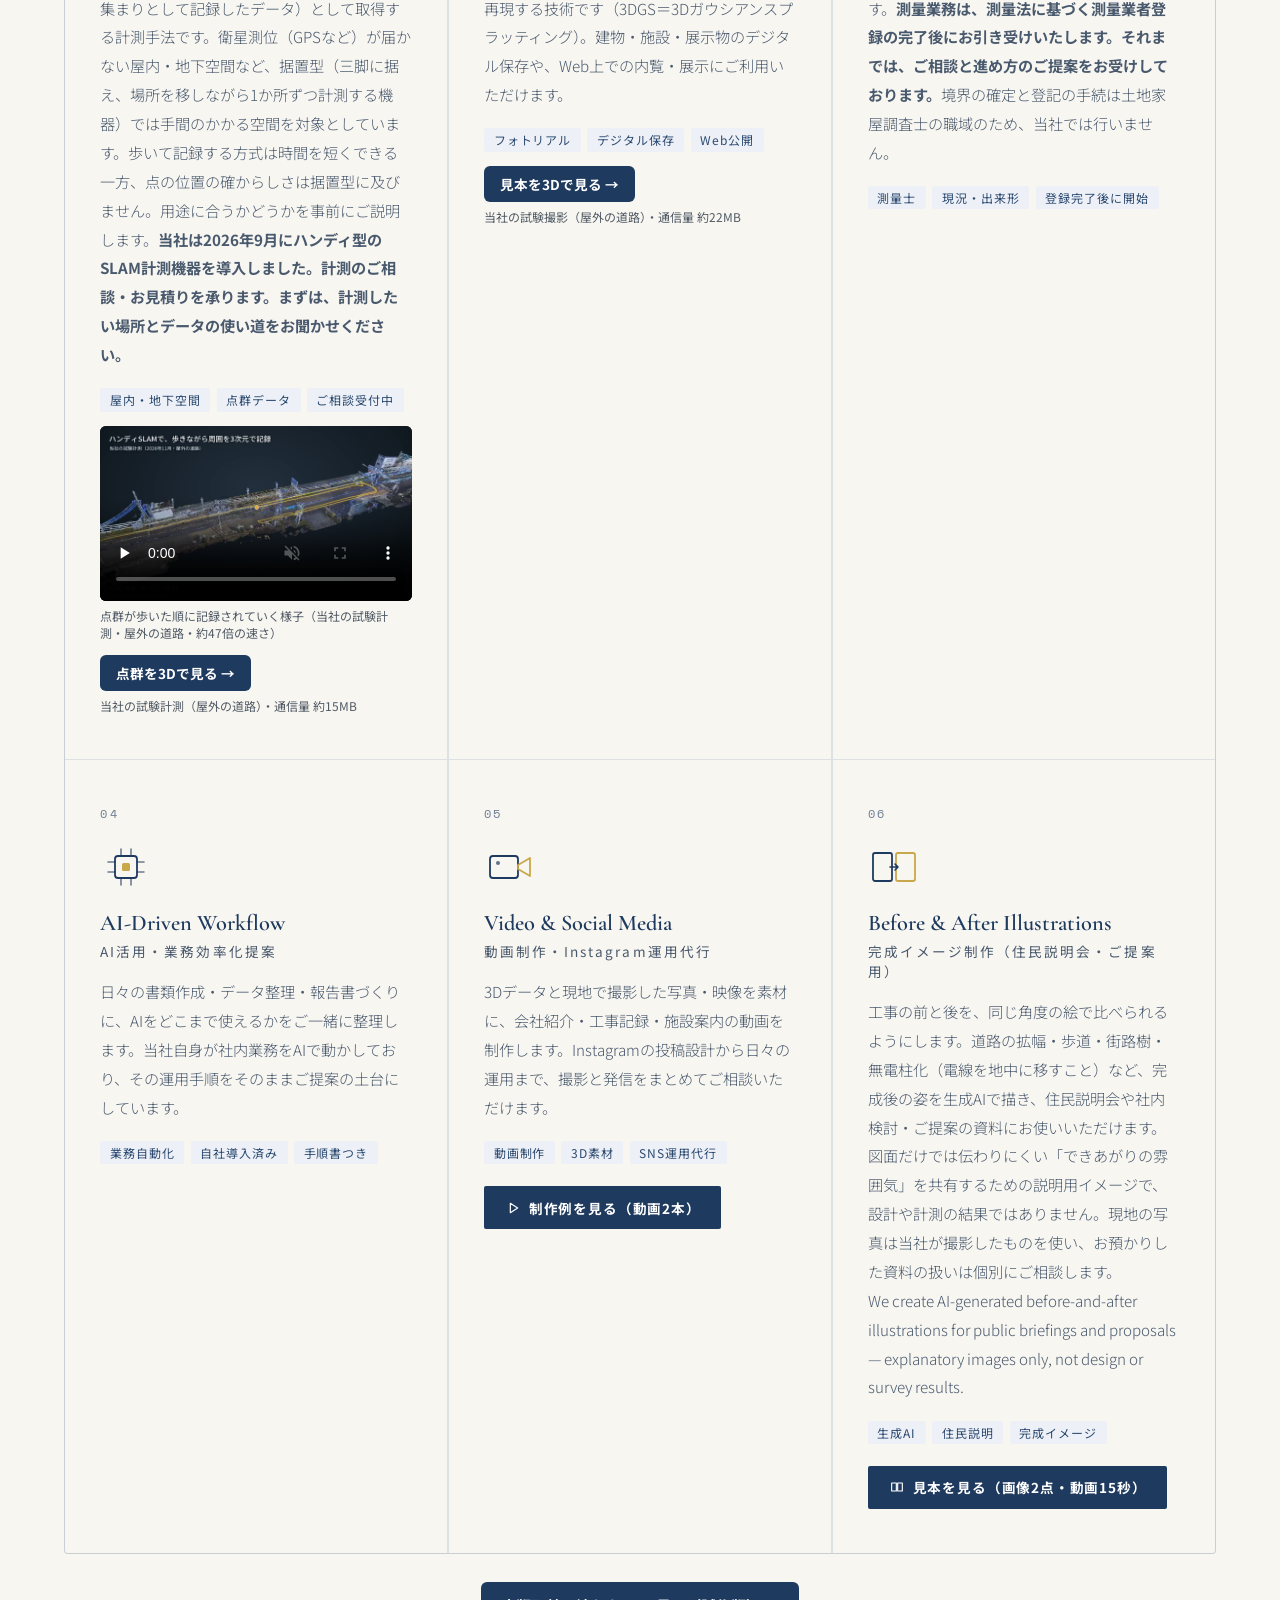
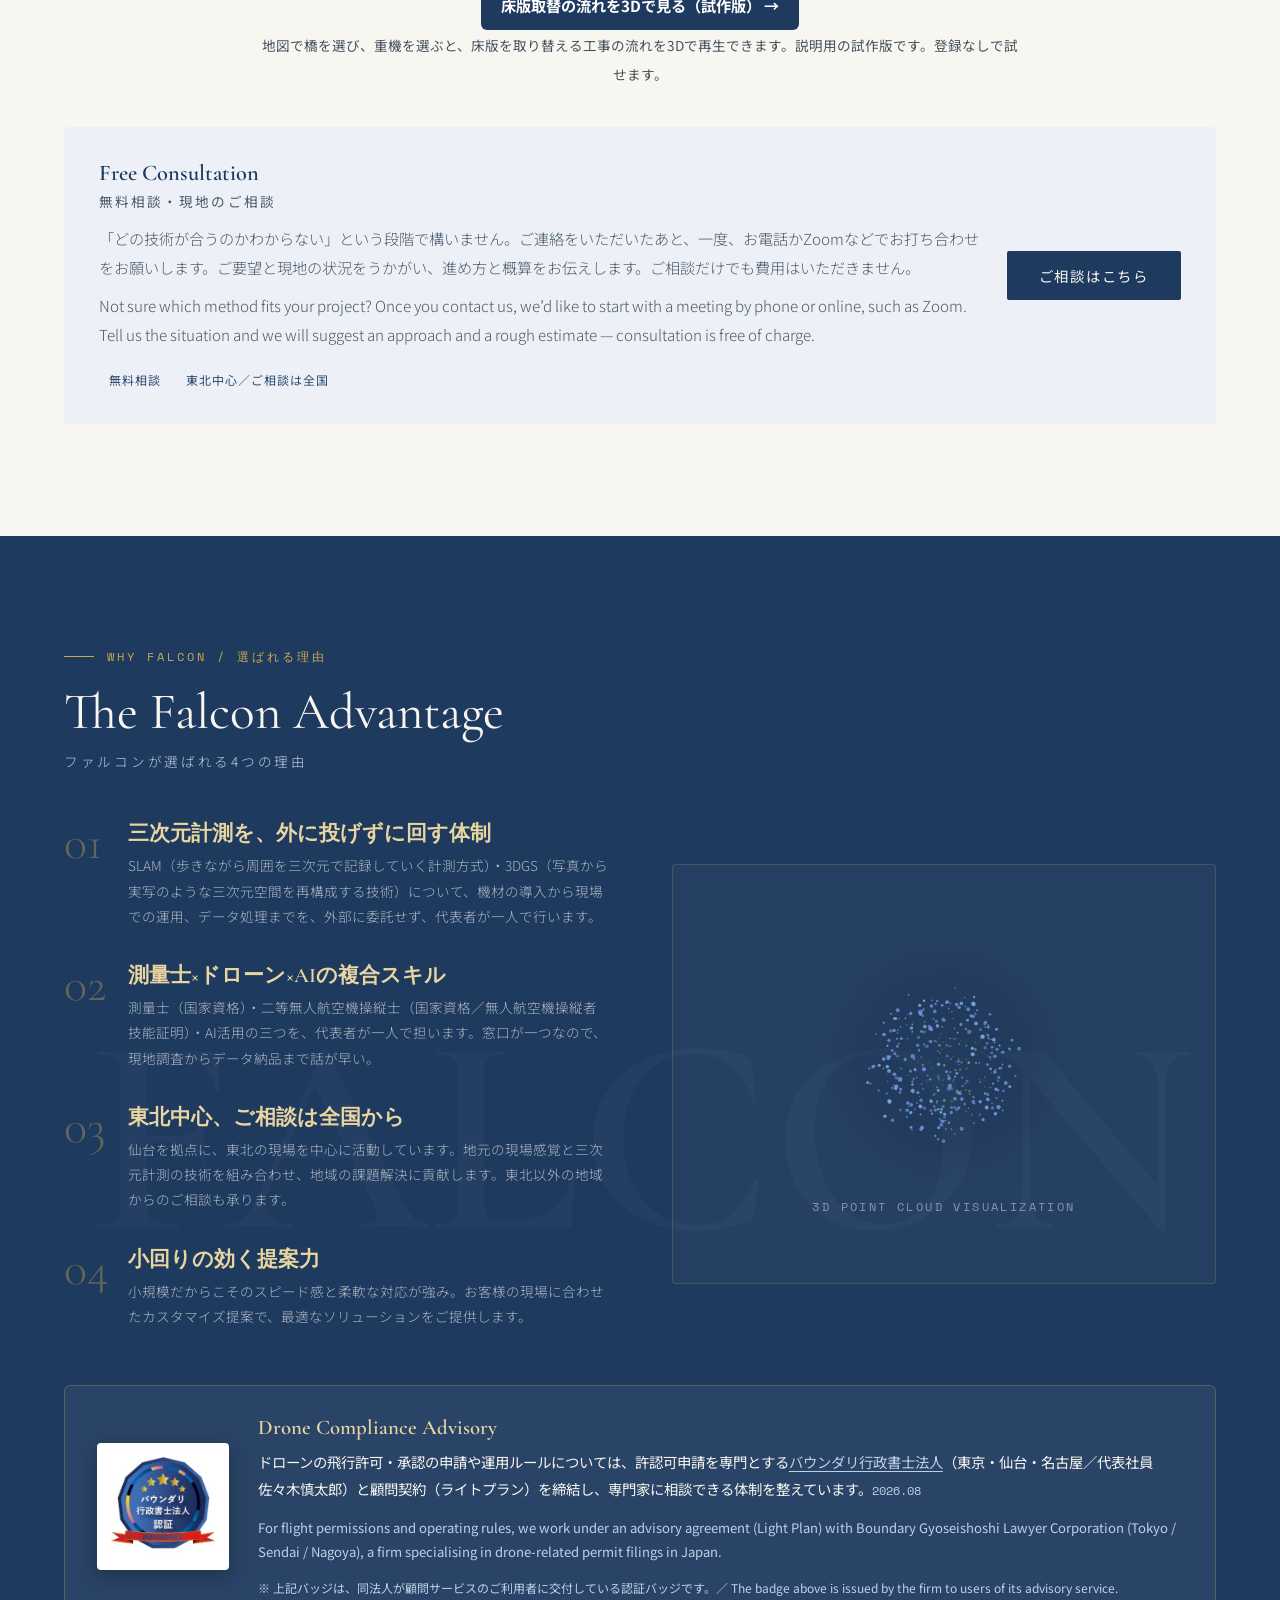
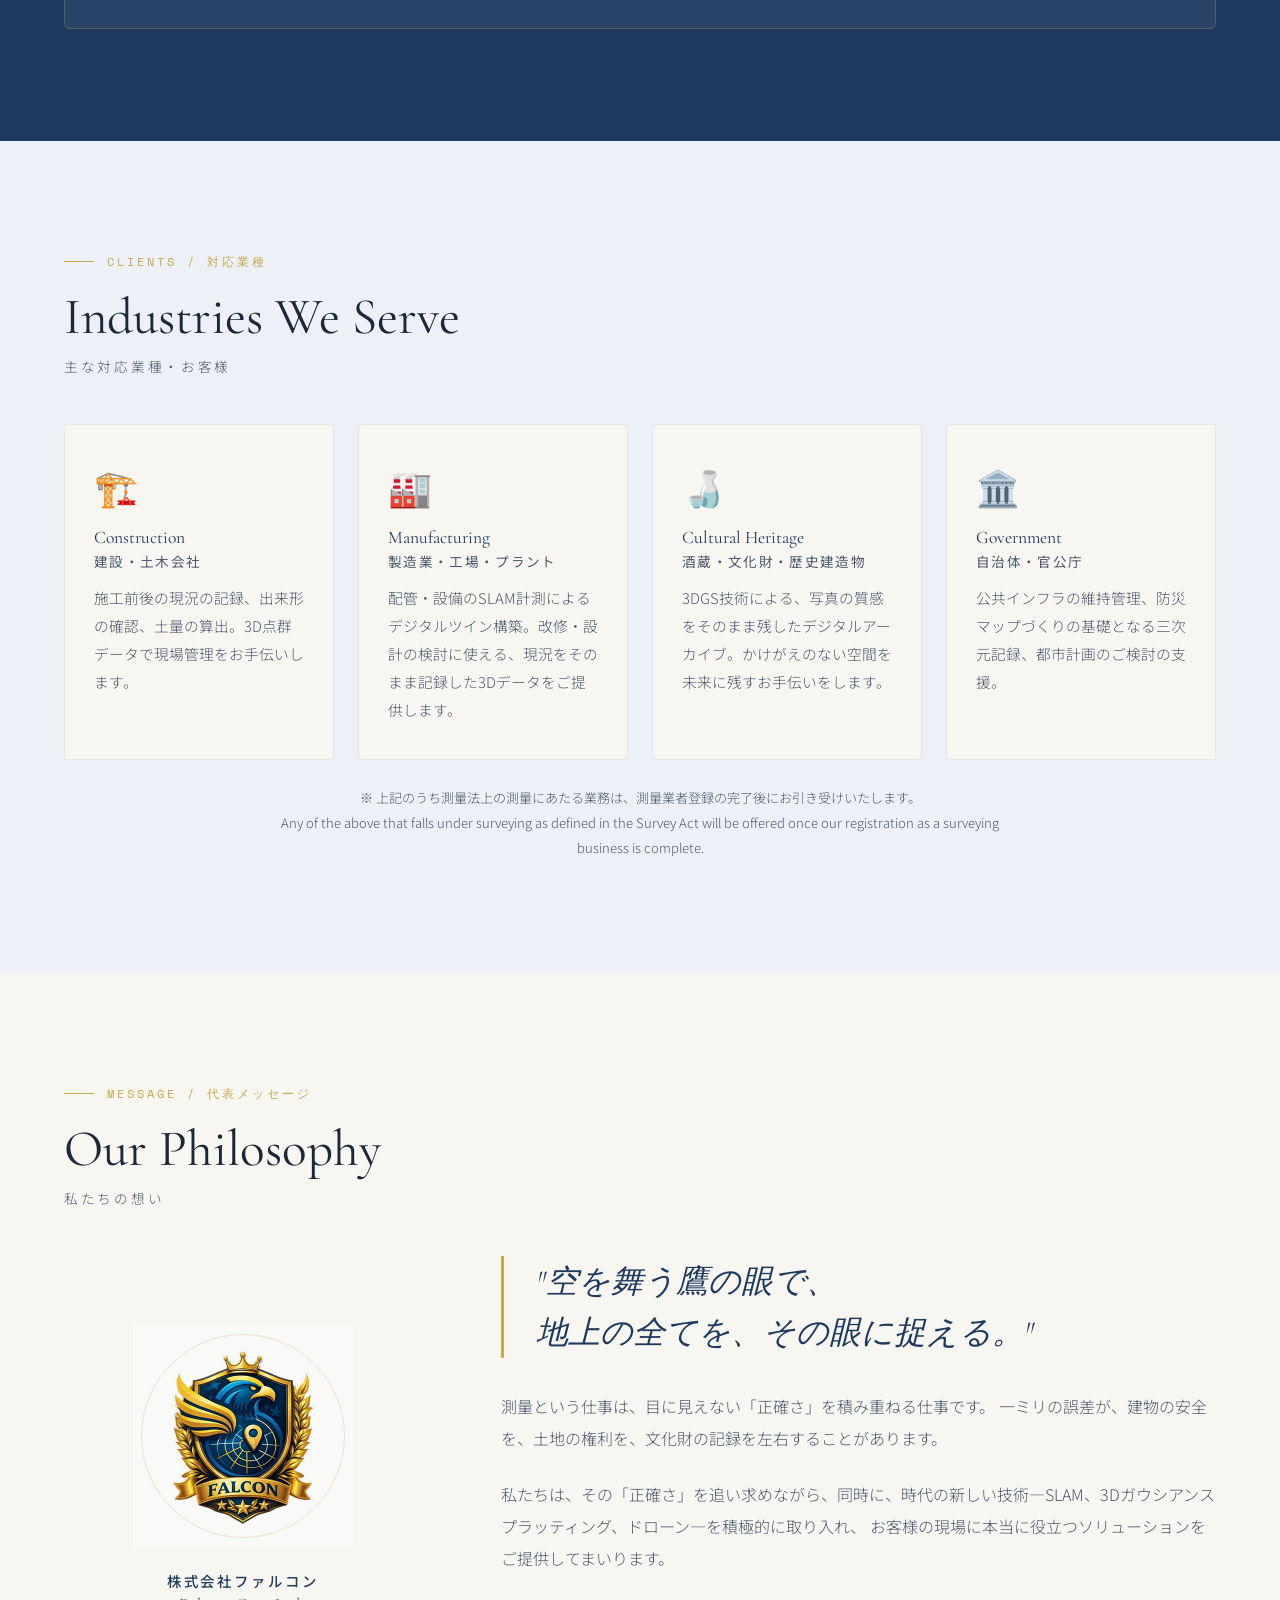
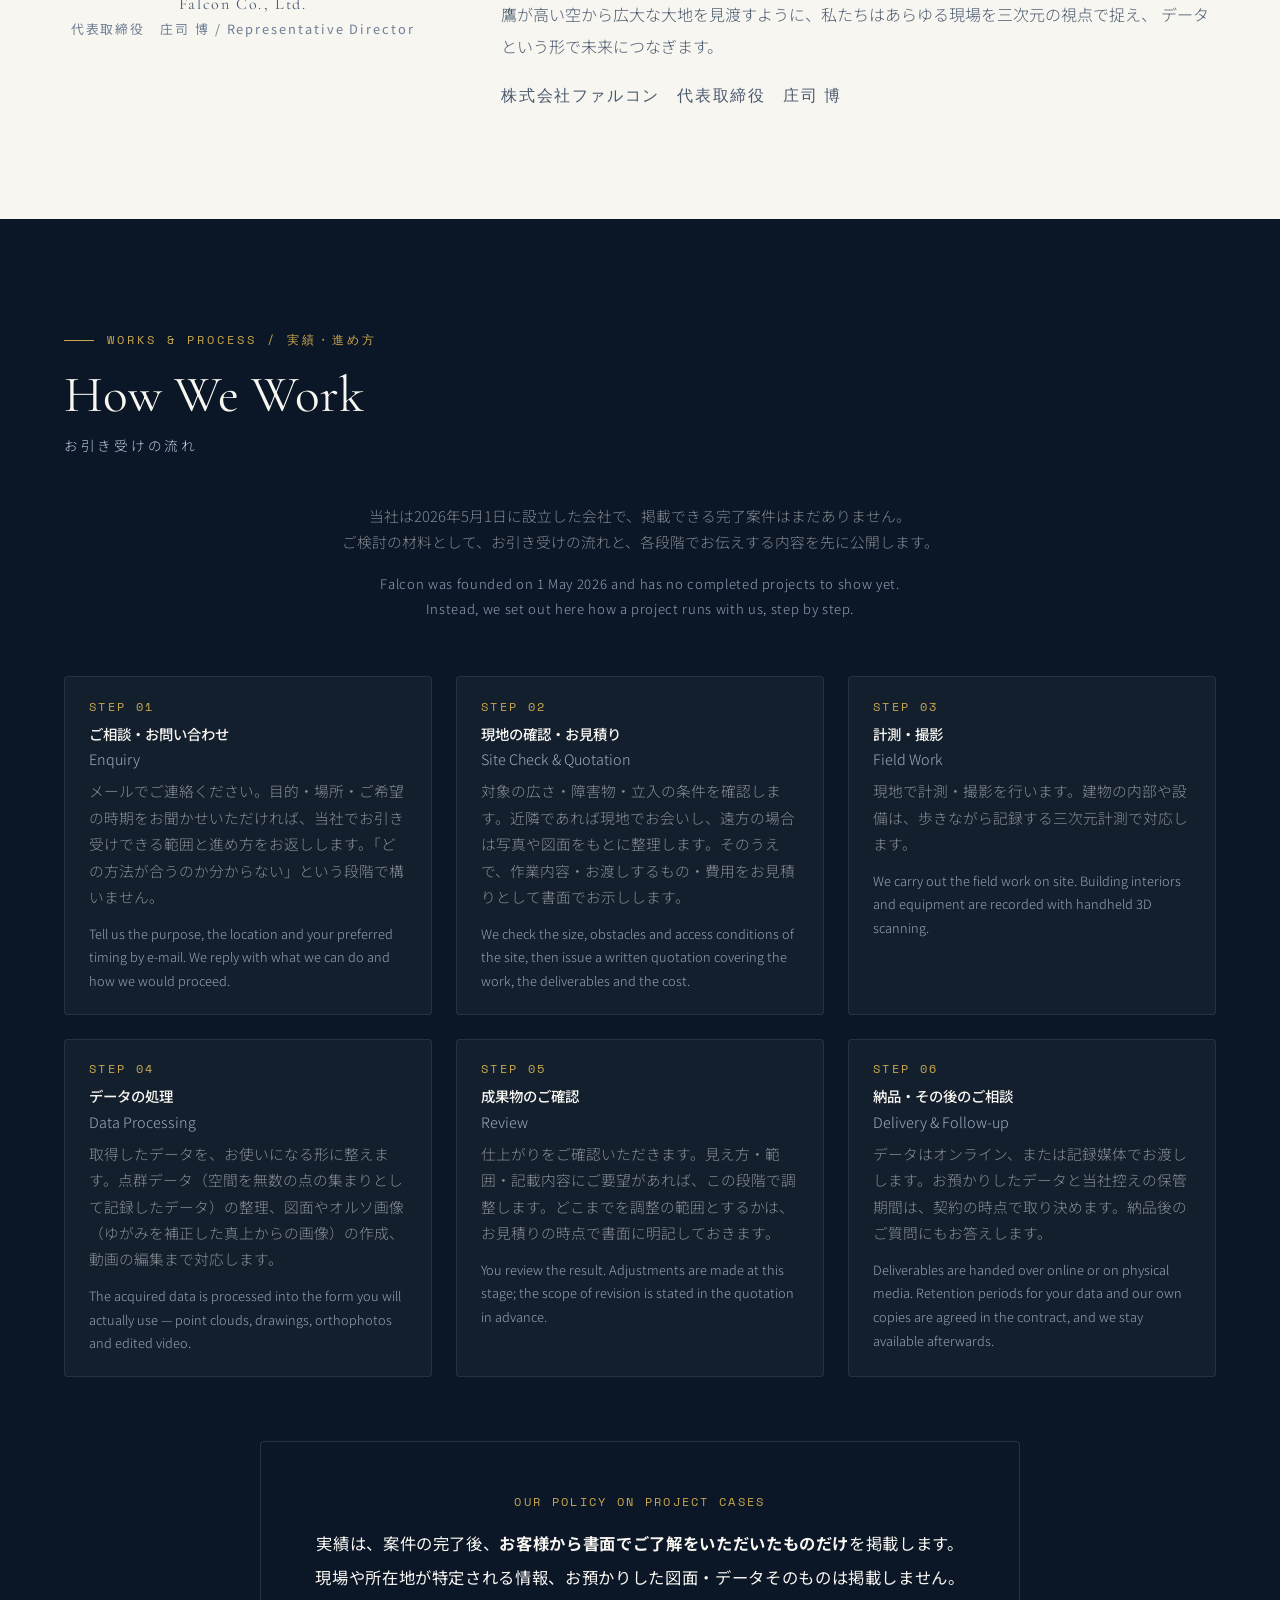
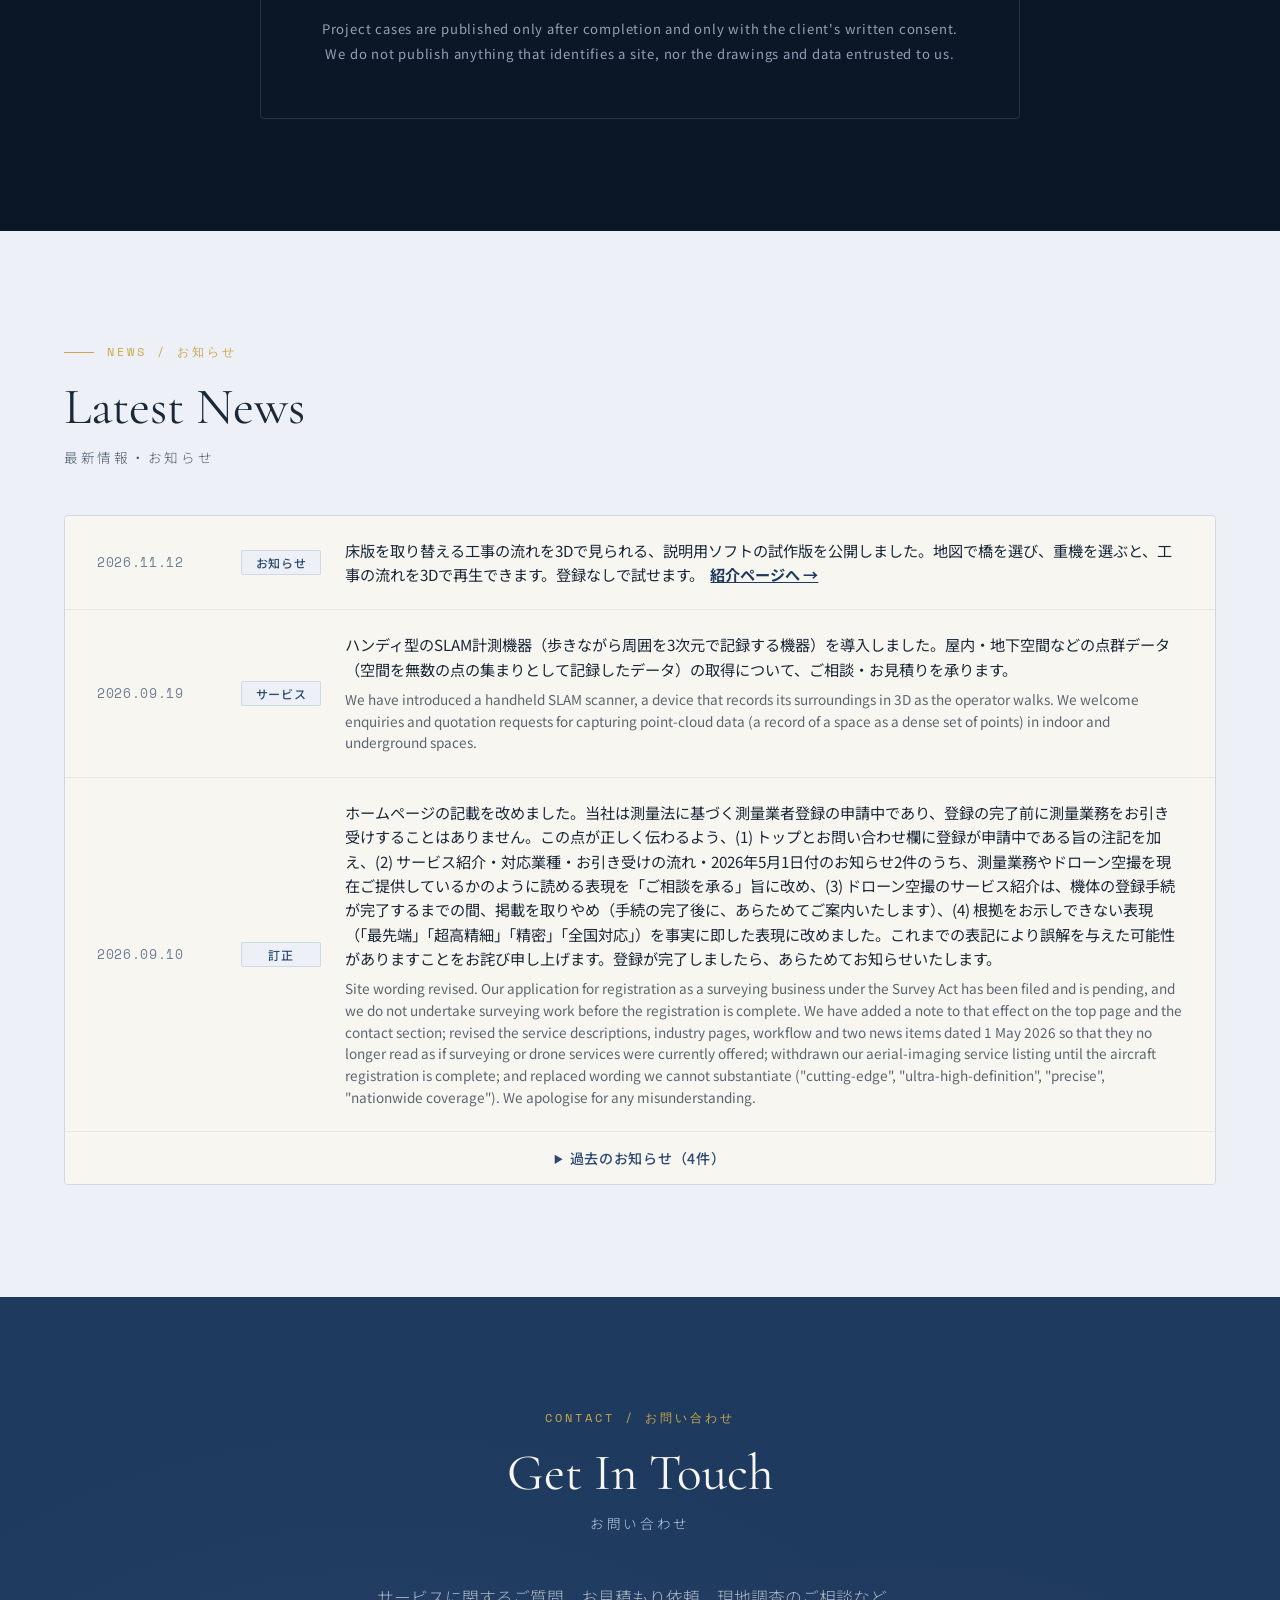
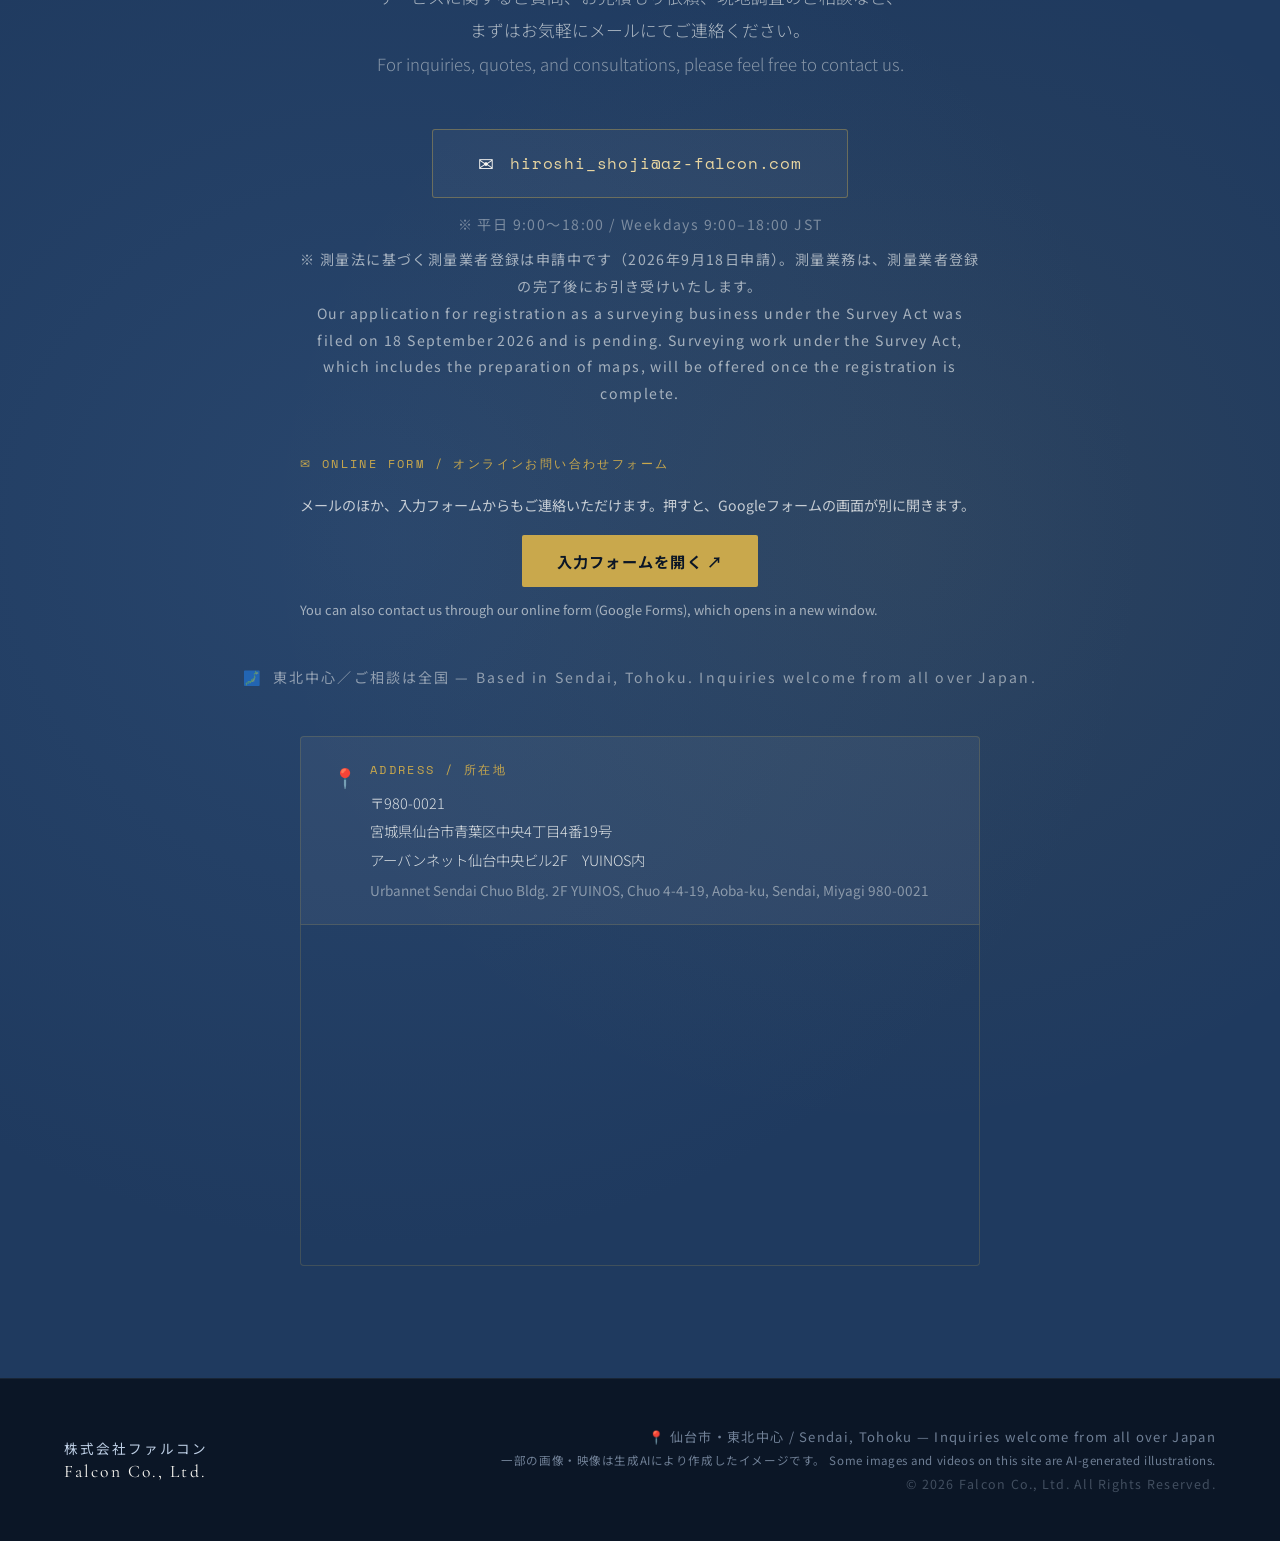
==== commit d942402d: "トップをシンプルに：重なりを減らし、英語の本文は「English」で表示 - トップ右のサービス一覧（下のサービス欄と同じ）を削除 - 測量業者登録の注記をトップ・測量カード・対応業種の下・お問い合わ" ====
--- a/index.html
+++ b/index.html
@@ -195,7 +195,7 @@
   width: 100%; max-width: 1440px; margin: 0 auto;
   padding: 116px 120px 72px;
   display: grid;
-  grid-template-columns: minmax(0, 1fr) 480px;
+  grid-template-columns: minmax(0, 760px);
   column-gap: 72px; align-items: center;
 }
 
@@ -289,55 +289,21 @@
 .hero-note p { font-size: 0.8125rem; line-height: 1.8; color: #33404f; }
 .hero-note p[lang="en"] { margin-top: 0.4rem; font-size: 0.72rem; line-height: 1.6; color: #5b6777; }
 
-/* 右のサービス枠（背景が透けて見える紺） */
-.hero-panel {
-  padding: 30px 32px 18px;
-  background: rgba(31,58,95,0.72);
-  border: 1px solid rgba(243,223,174,0.45); border-radius: 4px;
-  -webkit-backdrop-filter: blur(6px);
-  backdrop-filter: blur(6px);
-  color: #f4efe2;
-}
-
-.hero-panel-head {
-  display: flex; align-items: center; gap: 18px;
-  padding-bottom: 20px;
-  border-bottom: 1px solid rgba(217,185,110,0.4);
-}
-
-.hero-panel-head img {
-  width: 88px; height: 88px; flex-shrink: 0;
-  border-radius: 50%; background: #ffffff; object-fit: cover;
-}
-
-.hero-panel-label {
-  font-family: 'Space Mono', monospace;
-  font-size: 0.72rem; font-weight: 700; letter-spacing: 0.2em;
-  color: #f6e6c2;
-}
-
-.hero-panel-lead {
-  margin-top: 0.4rem;
-  font-size: 1.3rem; font-weight: 500; line-height: 1.6;
-  color: #f4efe2;
-}
-
-.hero-panel-list { margin-top: 4px; list-style: none; }
-.hero-panel-list li { border-bottom: 1px solid rgba(217,185,110,0.22); }
-
-.hero-panel-list a {
-  display: flex; align-items: center; gap: 16px;
-  padding: 13px 2px;
-  color: #f4efe2; text-decoration: none;
-}
-
-.hero-panel-list a:hover .ja { text-decoration: underline; text-underline-offset: 4px; }
-.hero-panel-list .num { font-family: 'Space Mono', monospace; font-size: 0.75rem; color: #f0dcaa; }
-.hero-panel-list .txt { display: flex; flex-direction: column; flex-grow: 1; }
-.hero-panel-list .ja { font-size: 0.97rem; font-weight: 500; line-height: 1.5; }
-.hero-panel-list .en { font-family: 'Space Mono', monospace; font-size: 0.66rem; letter-spacing: 0.08em; text-transform: uppercase; color: rgba(244,239,226,0.86); }
-.hero-panel-list .sub { margin-top: 3px; font-size: 0.72rem; line-height: 1.5; color: #f0dcaa; }
-.hero-panel-list svg { width: 18px; height: 18px; flex-shrink: 0; }
+/* 2026-11-27 社長指示「同じような内容がいくつも表示されている。もう少しシンプルに」：
+   右のサービス枠（下のサービス欄と同じ一覧）は削除。
+   英語の本文（.en-txt）は、上の「English」を押したときだけ表示する（英語の見出しは常に表示）。 */
+html:not(.show-en) .en-txt { display: none !important; }
+
+.en-toggle {
+  margin-left: auto; margin-right: 1.6rem;
+  min-height: 36px; padding: 0 0.9rem;
+  background: #ffffff; color: #1f3a5f;
+  border: 1px solid #1f3a5f; border-radius: 18px;
+  font-family: 'Cormorant Garamond', serif;
+  font-size: 0.95rem; font-weight: 600; letter-spacing: 0.06em;
+  cursor: pointer;
+}
+.en-toggle[aria-pressed="true"] { background: #1f3a5f; color: #ffffff; font-family: 'Noto Sans JP', sans-serif; font-size: 0.78rem; }
 
 .hero-caption {
   position: absolute; right: 24px; bottom: 14px; z-index: 2;
@@ -704,22 +670,8 @@
   transform: translateY(-4px);
 }
 
-.work-thumb {
-  height: 160px;
-  background: linear-gradient(135deg, var(--green-deep), var(--green-mid));
-  display: flex; align-items: center; justify-content: center;
-  font-size: 3rem;
-  position: relative;
-  overflow: hidden;
-}
-
-.work-thumb::after {
-  content: '';
-  position: absolute; inset: 0;
-  background: linear-gradient(to bottom, transparent 50%, rgba(11,22,38,0.6));
-}
-
-.work-body { padding: 1.5rem; }
+/* 2026-11-27：各段の大きな絵の箱（.work-thumb）はやめ、番号つきの短い一覧にした */
+.work-body { padding: 1.3rem 1.5rem; }
 
 .work-cat {
   font-family: 'Space Mono', monospace;
@@ -787,6 +739,17 @@
   font-size: 0.95rem; font-weight: 400;
   color: var(--text-main); line-height: 1.6;
 }
+
+/* 2026-11-27 過去のお知らせは押すと開く */
+.news-more > summary {
+  padding: 1rem 2rem;
+  background: var(--white);
+  color: var(--green-mid);
+  font-size: 0.88rem; font-weight: 500; letter-spacing: 0.05em;
+  text-align: center;
+  cursor: pointer;
+}
+.news-more[open] > summary { border-bottom: 1px solid rgba(44,74,112,0.08); }
 
 /* ── CONTACT ── */
 .contact {
@@ -1012,7 +975,6 @@
   .nav-links a { display: block; padding: 0.8rem 0; border-bottom: 1px solid #eee7d8; font-size: 0.9rem; }
   .nav-cta { margin-top: 1rem; }
   .hero-inner { grid-template-columns: 1fr; row-gap: 2.5rem; padding: 116px 2rem 72px; }
-  .hero-panel { max-width: 640px; }
   /* 登録の注記を説明文のすぐ下へ（「測量カンパニー」と同じ画面に入れる：法務F 2026-09-10） */
   .hero-note { order: 1; }
   .hero-cta { order: 2; }
@@ -1028,7 +990,8 @@
   .hero { display: block; min-height: 0; }
   .hero-photo { height: 470px; object-position: 72% 50%; }
   .hero-veil { bottom: auto; height: 470px; background: linear-gradient(180deg, rgba(247,245,239,0.10) 0%, rgba(247,245,239,0) 26%, rgba(247,245,239,0) 50%, rgba(247,245,239,0.82) 86%, #f7f5ef 100%); }
-  .hero-inner { padding: 232px 20px 0; row-gap: 0; }
+  .hero-inner { padding: 232px 20px 40px; row-gap: 0; }
+  .en-toggle { margin-right: 10px; min-height: 34px; padding: 0 0.7rem; font-size: 0.85rem; }
   .hero-tag { font-size: 0.66rem; }
   .hero-title { margin-top: 1rem; font-size: 2.2rem; line-height: 1.38; letter-spacing: 0.01em; }
   .hero-desc { margin-top: 1rem; font-size: 0.875rem; line-height: 1.9; }
@@ -1039,17 +1002,6 @@
   .hero-note { margin-top: 1.25rem; }
   .hero-note p { font-size: 0.78rem; }
   .hero-note p[lang="en"] { font-size: 0.66rem; }
-  .hero-panel {
-    max-width: none; margin: 26px -20px 0; padding: 22px 20px 8px;
-    border: 0; border-top: 1px solid rgba(217,185,110,0.4); border-radius: 0;
-    background: #22406a;
-    -webkit-backdrop-filter: none; backdrop-filter: none;
-  }
-  .hero-panel-head { gap: 14px; padding-bottom: 14px; }
-  .hero-panel-head img { width: 60px; height: 60px; }
-  .hero-panel-label { font-size: 0.66rem; }
-  .hero-panel-lead { font-size: 0.9rem; }
-  .hero-panel-list .ja { font-size: 0.9rem; }
   .hero-sub { font-size: 1.05rem; }
   .hero-caption { top: 70px; right: 10px; bottom: auto; max-width: 250px; }
 }
@@ -1067,6 +1019,7 @@
       <span class="en">Falcon Co., Ltd.</span>
     </span>
   </a>
+  <button class="en-toggle" id="en-toggle" type="button" aria-pressed="false" title="英語の説明を表示します / Show English text" lang="en">English</button>
   <button class="nav-toggle" type="button" aria-expanded="false" aria-controls="nav-menu" aria-label="メニューを開く">
     <svg viewBox="0 0 24 24" fill="none" aria-hidden="true"><path d="M4 7h16M4 12h16M4 17h16" stroke="currentColor" stroke-width="1.6" stroke-linecap="round"/></svg>
   </button>
@@ -1106,29 +1059,14 @@
       </ul>
       <div class="hero-note">
         <p>※ 測量法に基づく測量業者登録は申請中です（2026年9月18日申請）。測量業務は、測量業者登録の完了後にお引き受けいたします。</p>
-        <p lang="en">Our application for registration as a surveying business under the Survey Act was filed on 18 September 2026 and is pending. Surveying work under the Survey Act, which includes the preparation of maps, will be offered once the registration is complete.</p>
+        <p lang="en" class="en-txt">Our application for registration as a surveying business under the Survey Act was filed on 18 September 2026 and is pending. Surveying work under the Survey Act, which includes the preparation of maps, will be offered once the registration is complete.</p>
       </div>
     </div>
 
-    <aside class="hero-panel" aria-label="サービス一覧">
-      <div class="hero-panel-head">
-        <img src="images/message-emblem-01.jpg" alt="株式会社ファルコンのエンブレム" width="88" height="88" loading="lazy">
-        <div>
-          <p class="hero-panel-label">OUR SERVICES</p>
-          <p class="hero-panel-lead">3次元計測・測量・AI・映像を、<br>ひとつの窓口でご相談いただけます。</p>
-        </div>
-      </div>
-      <ul class="hero-panel-list">
-        <li><a href="#services"><span class="num">01</span><span class="txt"><span class="ja">SLAM・点群データ計測</span><span class="en">SLAM 3D Scanning</span><span class="sub">ハンディ型SLAMを導入。計測のご相談・お見積りを承ります</span></span><svg viewBox="0 0 24 24" fill="none" stroke="#f0dcaa" stroke-width="1.7" stroke-linecap="round" stroke-linejoin="round" aria-hidden="true"><path d="M5 12h14"/><path d="M13 6l6 6-6 6"/></svg></a></li>
-        <li><a href="#services"><span class="num">02</span><span class="txt"><span class="ja">3DGS・フォトリアル空間再現</span><span class="en">3D Gaussian Splatting</span></span><svg viewBox="0 0 24 24" fill="none" stroke="#f0dcaa" stroke-width="1.7" stroke-linecap="round" stroke-linejoin="round" aria-hidden="true"><path d="M5 12h14"/><path d="M13 6l6 6-6 6"/></svg></a></li>
-        <li><a href="#services"><span class="num">03</span><span class="txt"><span class="ja">土地・建物の測量</span><span class="en">Land &amp; Building Survey</span><span class="sub">測量業者登録の完了後にお引き受けします</span></span><svg viewBox="0 0 24 24" fill="none" stroke="#f0dcaa" stroke-width="1.7" stroke-linecap="round" stroke-linejoin="round" aria-hidden="true"><path d="M5 12h14"/><path d="M13 6l6 6-6 6"/></svg></a></li>
-        <li><a href="#services"><span class="num">04</span><span class="txt"><span class="ja">AI活用・業務効率化提案</span><span class="en">AI-Driven Workflow</span></span><svg viewBox="0 0 24 24" fill="none" stroke="#f0dcaa" stroke-width="1.7" stroke-linecap="round" stroke-linejoin="round" aria-hidden="true"><path d="M5 12h14"/><path d="M13 6l6 6-6 6"/></svg></a></li>
-        <li><a href="#services"><span class="num">05</span><span class="txt"><span class="ja">動画制作・Instagram運用代行</span><span class="en">Video &amp; Social Media</span></span><svg viewBox="0 0 24 24" fill="none" stroke="#f0dcaa" stroke-width="1.7" stroke-linecap="round" stroke-linejoin="round" aria-hidden="true"><path d="M5 12h14"/><path d="M13 6l6 6-6 6"/></svg></a></li>
-      </ul>
-    </aside>
+    <!-- 2026-11-27 右のサービス枠（下のサービス欄と同じ一覧）は削除した -->
   </div>
 
-  <p class="hero-caption">背景は生成AIで作成したイメージです（当社の計測データではありません）。<span lang="en">Background: AI-generated image, not our measurement data.</span></p>
+  <p class="hero-caption">背景は生成AIで作成したイメージです（当社の計測データではありません）。<span lang="en" class="en-txt">Background: AI-generated image, not our measurement data.</span></p>
 </section>
 
 <!-- SERVICES -->
@@ -1141,7 +1079,7 @@
     <!-- 2026-08 追加: 和英リード -->
     <p class="service-desc" style="max-width:44rem;margin:0 auto 3rem;text-align:center;">
       3次元計測・測量・AI・映像を、ひとつの窓口でご相談いただけます。<br>
-      <span style="letter-spacing:0.04em;">3D measurement, surveying, AI and video &mdash; all from a single point of contact. Surveying work under the Survey Act, which includes the preparation of maps, will be offered once our registration as a surveying business is complete.</span>
+      <span lang="en" class="en-txt" style="letter-spacing:0.04em;">You can consult us on 3D measurement, surveying, AI and video through a single point of contact. Surveying work under the Survey Act, which includes the preparation of maps, will be offered once our registration as a surveying business is complete.</span>
     </p>
 
     <div class="services-grid">
@@ -1301,7 +1239,7 @@
         <div class="service-title-en">Before &amp; After Illustrations</div>
         <div class="service-title-ja">完成イメージ制作（住民説明会・ご提案用）</div>
         <p class="service-desc">工事の前と後を、同じ角度の絵で比べられるようにします。道路の拡幅・歩道・街路樹・無電柱化（電線を地中に移すこと）など、完成後の姿を生成AIで描き、住民説明会や社内検討・ご提案の資料にお使いいただけます。図面だけでは伝わりにくい「できあがりの雰囲気」を共有するための説明用イメージで、設計や計測の結果ではありません。現地の写真は当社が撮影したものを使い、お預かりした資料の扱いは個別にご相談します。</p>
-        <p class="service-desc" lang="en">We create AI-generated before-and-after illustrations for public briefings and proposals &mdash; explanatory images only, not design or survey results.</p>
+        <p class="service-desc en-txt" lang="en">We create AI-generated before-and-after illustrations for public briefings and proposals &mdash; explanatory images only, not design or survey results.</p>
         <div class="service-tag-list">
           <span class="stag">生成AI</span>
           <span class="stag">住民説明</span>
@@ -1335,7 +1273,7 @@
       </div>
       <div class="sample-modal__body">
         <div style="display:flex;flex-wrap:wrap;gap:1.2rem;">
-          <p class="service-desc" style="flex-basis:100%;margin:0;">※完成イメージです（生成AIにより作成。実在の場所・施工実績・計測結果ではありません）。見本は一例で、仕上がりは条件により異なります。<span lang="en"> Illustrative AI-generated images and video of a fictional location; not actual construction work or measurement results. Results vary by project.</span></p>
+          <p class="service-desc" style="flex-basis:100%;margin:0;">※完成イメージです（生成AIにより作成。実在の場所・施工実績・計測結果ではありません）。見本は一例で、仕上がりは条件により異なります。<span lang="en" class="en-txt"> Illustrative AI-generated images and video of a fictional location; not actual construction work or measurement results. Results vary by project.</span></p>
           <figure style="flex:1 1 300px;margin:0;">
             <img src="images/AIGEN_road_before_20261009.webp" loading="lazy" width="1200" height="670" alt="生成AIで作成した架空の道路の工事前イメージ" style="width:100%;height:auto;">
             <figcaption class="service-desc">工事前（架空の道路）／Before</figcaption>
@@ -1366,12 +1304,12 @@
         <div class="service-title-ja" style="margin-bottom:1rem;">制作例1：架空の建設会社の採用動画（30秒）</div>
         <figure style="margin:0 0 2.2rem;max-width:720px;">
           <video src="videos/AIGEN_recruit_example_30s_20261009.mp4" poster="images/AIGEN_recruit_example_cover_20261009.jpg" controls muted playsinline preload="none" width="960" height="540" style="width:100%;height:auto;"></video>
-          <figcaption class="service-desc">※制作例です。映像は生成AIで作成した説明用イメージで、実在の会社・現場・施工実績ではありません。当社の求人ではありません。<span lang="en"> Production example: a recruiting video for a fictional construction company, made with generative AI. Not a job posting by Falcon.</span></figcaption>
+          <figcaption class="service-desc">※制作例です。映像は生成AIで作成した説明用イメージで、実在の会社・現場・施工実績ではありません。当社の求人ではありません。<span lang="en" class="en-txt"> Production example: a recruiting video for a fictional construction company, made with generative AI. Not a job posting by Falcon.</span></figcaption>
         </figure>
         <div class="service-title-ja" style="margin-bottom:1rem;">制作例2：当社紹介の縦型リール（10秒・Instagram向け）</div>
         <figure style="margin:0;max-width:320px;">
           <video src="videos/AIGEN_scan_reel_9x16_20261009.mp4" poster="images/AIGEN_scan_reel_cover_20261009.jpg" controls muted playsinline preload="none" width="540" height="960" style="width:100%;height:auto;" aria-label="生成AIによる説明用イメージ映像"></video>
-          <figcaption class="service-desc">※生成AIで作成したイメージ映像です。実際の計測データ・計測画面・作業の様子ではありません。車両・機材の形状・処理時間・計測範囲は実際と異なります。3Dデータの作成には計測後の解析処理が必要です。<span lang="en"> AI-generated illustrative video; not actual measurement data, software screens or field work. Vehicles, equipment, processing time and coverage differ from reality; 3D data requires post-survey processing.</span></figcaption>
+          <figcaption class="service-desc">※生成AIで作成したイメージ映像です。実際の計測データ・計測画面・作業の様子ではありません。車両・機材の形状・処理時間・計測範囲は実際と異なります。3Dデータの作成には計測後の解析処理が必要です。<span lang="en" class="en-txt"> AI-generated illustrative video; not actual measurement data, software screens or field work. Vehicles, equipment, processing time and coverage differ from reality; 3D data requires post-survey processing.</span></figcaption>
         </figure>
       </div>
     </dialog>
@@ -1382,14 +1320,14 @@
         <div class="service-title-en" style="margin-bottom:0.3rem;">Free Consultation</div>
         <div class="service-title-ja" style="margin-bottom:0.8rem;">無料相談・現地のご相談</div>
         <p class="service-desc">「どの技術が合うのかわからない」という段階で構いません。ご連絡をいただいたあと、一度、お電話かZoomなどでお打ち合わせをお願いします。ご要望と現地の状況をうかがい、進め方と概算をお伝えします。ご相談だけでも費用はいただきません。</p>
-        <p class="service-desc" style="margin-top:0.6rem;">Not sure which method fits your project? Once you contact us, we&rsquo;d like to start with a meeting by phone or online, such as Zoom. Tell us the situation and we will suggest an approach and a rough estimate &mdash; consultation is free of charge.</p>
+        <p class="service-desc en-txt" lang="en" style="margin-top:0.6rem;">Not sure which method fits your project? Once you contact us, we&rsquo;d like to start with a meeting by phone or online, such as Zoom. Tell us the situation and we will suggest an approach and a rough estimate &mdash; consultation is free of charge.</p>
         <div class="service-tag-list">
           <span class="stag">無料相談</span>
           <span class="stag">東北中心／ご相談は全国</span>
         </div>
       </div>
       <div style="flex:0 0 auto;">
-        <a href="#contact" class="stag" style="display:inline-block;padding:0.9rem 2rem;background:var(--green-deep);color:var(--white);font-size:0.9rem;letter-spacing:0.12em;border-radius:2px;text-decoration:none;">ご相談はこちら / Contact</a>
+        <a href="#contact" class="stag" style="display:inline-block;padding:0.9rem 2rem;background:var(--green-deep);color:var(--white);font-size:0.9rem;letter-spacing:0.12em;border-radius:2px;text-decoration:none;">ご相談はこちら</a>
       </div>
     </div>
 
@@ -1409,7 +1347,7 @@
           <div class="why-point-num">01</div>
           <div class="why-point-content">
             <h4>三次元計測を、外に投げずに回す体制</h4>
-            <p>SLAM（歩きながら周囲を三次元で記録していく計測方式）・3DGS（写真から実写のような三次元空間を再構成する技術）について、機材の導入から現場での運用、データ処理までを、外部に委託せず、代表者が一人で行います（ハンディ型の計測機器は、2026年9月に導入しました）。</p>
+            <p>SLAM（歩きながら周囲を三次元で記録していく計測方式）・3DGS（写真から実写のような三次元空間を再構成する技術）について、機材の導入から現場での運用、データ処理までを、外部に委託せず、代表者が一人で行います。</p>
           </div>
         </div>
         <div class="why-point fade-up">
@@ -1455,8 +1393,8 @@
       <div style="flex:1 1 320px;min-width:260px;">
         <h4 style="font-family:'Cormorant Garamond',serif;font-size:1.3rem;font-weight:600;color:#e8d5a0;margin:0 0 0.5rem;">Drone Compliance Advisory</h4>
         <p style="margin:0;font-size:0.9rem;line-height:1.9;">ドローンの飛行許可・承認の申請や運用ルールについては、許認可申請を専門とする<a href="https://boundary.or.jp/" target="_blank" rel="noopener noreferrer" style="color:#bfd0e6;text-decoration:underline;text-underline-offset:3px;">バウンダリ行政書士法人</a>（東京・仙台・名古屋／代表社員 佐々木慎太郎）と顧問契約（ライトプラン）を締結し、専門家に相談できる体制を整えています。<span style="font-family:'Space Mono',monospace;font-size:0.78rem;color:#bfd0e6;white-space:nowrap;">2026.08</span></p>
-        <p style="margin:0.8rem 0 0;font-size:0.82rem;line-height:1.85;color:#bfd0e6;">For flight permissions and operating rules, we work under an advisory agreement (Light Plan) with Boundary Gyoseishoshi Lawyer Corporation (Tokyo / Sendai / Nagoya), a firm specialising in drone-related permit filings in Japan.</p>
-        <p style="margin:0.8rem 0 0;font-size:0.75rem;line-height:1.8;color:#bfd0e6;">※ 上記バッジは、同法人が顧問サービスのご利用者に交付している認証バッジです。／ The badge above is issued by the firm to users of its advisory service.</p>
+        <p class="en-txt" lang="en" style="margin:0.8rem 0 0;font-size:0.82rem;line-height:1.85;color:#bfd0e6;">For flight permissions and operating rules, we work under an advisory agreement (Light Plan) with Boundary Gyoseishoshi Lawyer Corporation (Tokyo / Sendai / Nagoya), a firm specialising in drone-related permit filings in Japan.</p>
+        <p style="margin:0.8rem 0 0;font-size:0.75rem;line-height:1.8;color:#bfd0e6;">※ 上記バッジは、同法人が顧問サービスのご利用者に交付している認証バッジです。<span class="en-txt" lang="en">／ The badge above is issued by the firm to users of its advisory service.</span></p>
       </div>
     </div>
   </div>
@@ -1474,7 +1412,7 @@
         <div class="target-icon">🏗️</div>
         <div class="target-title-en">Construction</div>
         <div class="target-title-ja">建設・土木会社</div>
-        <p class="target-desc">施工前後の現況の記録、出来形の確認、土量の算出。3D点群データで現場管理をお手伝いします。測量業務は、測量業者登録の完了後にお引き受けいたします。</p>
+        <p class="target-desc">施工前後の現況の記録、出来形の確認、土量の算出。3D点群データで現場管理をお手伝いします。</p>
       </div>
       <div class="target-card fade-up">
         <div class="target-icon">🏭</div>
@@ -1492,9 +1430,11 @@
         <div class="target-icon">🏛️</div>
         <div class="target-title-en">Government</div>
         <div class="target-title-ja">自治体・官公庁</div>
-        <p class="target-desc">公共インフラの維持管理、防災マップづくりの基礎となる三次元記録、都市計画のご検討の支援。測量業務（地図の調製を含みます）は、測量業者登録の完了後にお引き受けいたします。</p>
+        <p class="target-desc">公共インフラの維持管理、防災マップづくりの基礎となる三次元記録、都市計画のご検討の支援。</p>
       </div>
     </div>
+    <!-- 2026-11-27 各カードの注記2つを、4枚の下の1行にまとめた（法務F HOMU-20261127：同一視野の注記を残す） -->
+    <p class="target-desc" style="margin:1.6rem auto 0;max-width:46rem;text-align:center;font-size:0.82rem;">※ 上記のうち測量法上の測量にあたる業務は、測量業者登録の完了後にお引き受けいたします。<span class="en-txt" lang="en" style="display:block">Any of the above that falls under surveying as defined in the Survey Act will be offered once our registration as a surveying business is complete.</span></p>
   </div>
 </section>
 
@@ -1548,12 +1488,12 @@
     <h2 class="section-title">How We Work</h2>
     <p class="section-title-ja">お引き受けの流れ</p>
 
-    <!-- 2026-08-15 追加: 和英リード（実績0件を先に明示する） -->
+    <!-- 2026-08-15 追加: 和英リード（実績0件を先に明示する）。2026-11-27 下の「掲載方針」の枠と重なる設立日の文はこちらに一本化 -->
     <p class="work-desc fade-up" style="max-width:46rem; margin:0 auto 3.4rem; text-align:center;">
-      当社は2026年5月に設立した会社で、掲載できる完了案件はまだありません。<br>
+      当社は2026年5月1日に設立した会社で、掲載できる完了案件はまだありません。<br>
       ご検討の材料として、お引き受けの流れと、各段階でお伝えする内容を先に公開します。
-      <span style="display:block; margin-top:1rem; font-size:0.82rem; line-height:1.9; letter-spacing:0.05em; color:var(--green-pale); opacity:0.75;">
-        Falcon was founded in May 2026 and has no completed projects to show yet.<br>
+      <span class="en-txt" lang="en" style="display:block; margin-top:1rem; font-size:0.82rem; line-height:1.9; letter-spacing:0.05em; color:var(--green-pale); opacity:0.75;">
+        Falcon was founded on 1 May 2026 and has no completed projects to show yet.<br>
         Instead, we set out here how a project runs with us, step by step.
       </span>
     </p>
@@ -1562,21 +1502,12 @@
 
       <!-- STEP 01 -->
       <div class="work-card fade-up">
-        <div class="work-thumb">
-          <svg width="46" height="46" viewBox="0 0 48 48" fill="none" aria-hidden="true" focusable="false">
-            <rect x="6" y="10" width="30" height="21" rx="3" stroke="var(--green-mist)" stroke-width="1.6"/>
-            <path d="M14 31 L14 38 L22 31" stroke="var(--green-mist)" stroke-width="1.6" stroke-linejoin="round" stroke-linecap="round"/>
-            <circle cx="14" cy="20.5" r="1.7" fill="var(--gold-light)"/>
-            <circle cx="21" cy="20.5" r="1.7" fill="var(--gold-light)"/>
-            <circle cx="28" cy="20.5" r="1.7" fill="var(--gold-light)"/>
-          </svg>
-        </div>
         <div class="work-body">
           <div class="work-cat">Step 01</div>
           <div class="work-title">ご相談・お問い合わせ<span style="display:block; font-weight:300; color:var(--green-pale); opacity:0.8; margin-top:0.25rem;">Enquiry</span></div>
           <p class="work-desc">
             メールでご連絡ください。目的・場所・ご希望の時期をお聞かせいただければ、当社でお引き受けできる範囲と進め方をお返しします。「どの方法が合うのか分からない」という段階で構いません。
-            <span style="display:block; margin-top:0.7rem; font-size:0.8rem; line-height:1.85; color:var(--green-pale); opacity:0.75;">
+            <span class="en-txt" lang="en" style="display:block; margin-top:0.7rem; font-size:0.8rem; line-height:1.85; color:var(--green-pale); opacity:0.75;">
               Tell us the purpose, the location and your preferred timing by e-mail. We reply with what we can do and how we would proceed.
             </span>
           </p>
@@ -1585,19 +1516,12 @@
 
       <!-- STEP 02 -->
       <div class="work-card fade-up">
-        <div class="work-thumb">
-          <svg width="46" height="46" viewBox="0 0 48 48" fill="none" aria-hidden="true" focusable="false">
-            <path d="M24 7c-5 0-9 4-9 9 0 6.6 9 16.5 9 16.5S33 22.6 33 16c0-5-4-9-9-9z" stroke="var(--green-mist)" stroke-width="1.6" stroke-linejoin="round"/>
-            <circle cx="24" cy="16" r="3.2" fill="var(--gold-light)"/>
-            <path d="M8 37 L24 42 L40 37" stroke="var(--green-mist)" stroke-width="1.4" stroke-linecap="round" opacity=".55"/>
-          </svg>
-        </div>
         <div class="work-body">
           <div class="work-cat">Step 02</div>
           <div class="work-title">現地の確認・お見積り<span style="display:block; font-weight:300; color:var(--green-pale); opacity:0.8; margin-top:0.25rem;">Site Check &amp; Quotation</span></div>
           <p class="work-desc">
             対象の広さ・障害物・立入の条件を確認します。近隣であれば現地でお会いし、遠方の場合は写真や図面をもとに整理します。そのうえで、作業内容・お渡しするもの・費用をお見積りとして書面でお示しします。
-            <span style="display:block; margin-top:0.7rem; font-size:0.8rem; line-height:1.85; color:var(--green-pale); opacity:0.75;">
+            <span class="en-txt" lang="en" style="display:block; margin-top:0.7rem; font-size:0.8rem; line-height:1.85; color:var(--green-pale); opacity:0.75;">
               We check the size, obstacles and access conditions of the site, then issue a written quotation covering the work, the deliverables and the cost.
             </span>
           </p>
@@ -1606,22 +1530,13 @@
 
       <!-- STEP 03 -->
       <div class="work-card fade-up">
-        <div class="work-thumb">
-          <svg width="46" height="46" viewBox="0 0 48 48" fill="none" aria-hidden="true" focusable="false">
-            <circle cx="24" cy="14" r="5" stroke="var(--green-mist)" stroke-width="1.6"/>
-            <circle cx="24" cy="14" r="1.8" fill="var(--gold-light)"/>
-            <path d="M24 19v6" stroke="var(--green-mist)" stroke-width="1.6" stroke-linecap="round"/>
-            <path d="M24 25 L12 41 M24 25 L36 41 M24 25 L24 41" stroke="var(--green-mist)" stroke-width="1.6" stroke-linecap="round"/>
-            <path d="M14 7 L19.5 11 M34 7 L28.5 11" stroke="var(--gold-light)" stroke-width="1.4" stroke-linecap="round" opacity=".85"/>
-          </svg>
-        </div>
         <div class="work-body">
           <div class="work-cat">Step 03</div>
           <div class="work-title">計測・撮影<span style="display:block; font-weight:300; color:var(--green-pale); opacity:0.8; margin-top:0.25rem;">Field Work</span></div>
           <p class="work-desc">
-            現地で計測・撮影を行います。建物の内部や設備は、歩きながら記録する三次元計測で対応します（機器は2026年9月に導入しました）。土地の測量を伴う業務は、測量業者登録の完了後にお引き受けいたします。
-            <span style="display:block; margin-top:0.7rem; font-size:0.8rem; line-height:1.85; color:var(--green-pale); opacity:0.75;">
-              Indoors we use handheld 3D scanning (the equipment was introduced in September 2026). Surveying work under the Survey Act, which includes the preparation of maps, will be offered once our registration as a surveying business is complete.
+            現地で計測・撮影を行います。建物の内部や設備は、歩きながら記録する三次元計測で対応します。
+            <span class="en-txt" lang="en" style="display:block; margin-top:0.7rem; font-size:0.8rem; line-height:1.85; color:var(--green-pale); opacity:0.75;">
+              We carry out the field work on site. Building interiors and equipment are recorded with handheld 3D scanning.
             </span>
           </p>
         </div>
@@ -1629,24 +1544,12 @@
 
       <!-- STEP 04 -->
       <div class="work-card fade-up">
-        <div class="work-thumb">
-          <svg width="46" height="46" viewBox="0 0 48 48" fill="none" aria-hidden="true" focusable="false">
-            <path d="M24 8 L38 16.5 v15 L24 40 L10 31.5 v-15 Z" stroke="var(--green-mist)" stroke-width="1.3" stroke-linejoin="round" opacity=".45"/>
-            <circle cx="24" cy="8" r="2.2" fill="var(--gold-light)"/>
-            <circle cx="38" cy="16.5" r="2" fill="var(--green-mist)"/>
-            <circle cx="38" cy="31.5" r="2" fill="var(--green-mist)"/>
-            <circle cx="24" cy="40" r="2.2" fill="var(--gold-light)"/>
-            <circle cx="10" cy="31.5" r="2" fill="var(--green-mist)"/>
-            <circle cx="10" cy="16.5" r="2" fill="var(--green-mist)"/>
-            <circle cx="24" cy="24" r="2.7" fill="var(--gold-light)"/>
-          </svg>
-        </div>
         <div class="work-body">
           <div class="work-cat">Step 04</div>
           <div class="work-title">データの処理<span style="display:block; font-weight:300; color:var(--green-pale); opacity:0.8; margin-top:0.25rem;">Data Processing</span></div>
           <p class="work-desc">
             取得したデータを、お使いになる形に整えます。点群データ（空間を無数の点の集まりとして記録したデータ）の整理、図面やオルソ画像（ゆがみを補正した真上からの画像）の作成、動画の編集まで対応します。
-            <span style="display:block; margin-top:0.7rem; font-size:0.8rem; line-height:1.85; color:var(--green-pale); opacity:0.75;">
+            <span class="en-txt" lang="en" style="display:block; margin-top:0.7rem; font-size:0.8rem; line-height:1.85; color:var(--green-pale); opacity:0.75;">
               The acquired data is processed into the form you will actually use &mdash; point clouds, drawings, orthophotos and edited video.
             </span>
           </p>
@@ -1655,19 +1558,12 @@
 
       <!-- STEP 05 -->
       <div class="work-card fade-up">
-        <div class="work-thumb">
-          <svg width="46" height="46" viewBox="0 0 48 48" fill="none" aria-hidden="true" focusable="false">
-            <path d="M13 7h15l7 7v27H13z" stroke="var(--green-mist)" stroke-width="1.6" stroke-linejoin="round"/>
-            <path d="M28 7v7h7" stroke="var(--green-mist)" stroke-width="1.4" stroke-linejoin="round"/>
-            <path d="M18 27 L22 31 L31 22" stroke="var(--gold-light)" stroke-width="2.2" stroke-linecap="round" stroke-linejoin="round"/>
-          </svg>
-        </div>
         <div class="work-body">
           <div class="work-cat">Step 05</div>
           <div class="work-title">成果物のご確認<span style="display:block; font-weight:300; color:var(--green-pale); opacity:0.8; margin-top:0.25rem;">Review</span></div>
           <p class="work-desc">
             仕上がりをご確認いただきます。見え方・範囲・記載内容にご要望があれば、この段階で調整します。どこまでを調整の範囲とするかは、お見積りの時点で書面に明記しておきます。
-            <span style="display:block; margin-top:0.7rem; font-size:0.8rem; line-height:1.85; color:var(--green-pale); opacity:0.75;">
+            <span class="en-txt" lang="en" style="display:block; margin-top:0.7rem; font-size:0.8rem; line-height:1.85; color:var(--green-pale); opacity:0.75;">
               You review the result. Adjustments are made at this stage; the scope of revision is stated in the quotation in advance.
             </span>
           </p>
@@ -1676,20 +1572,12 @@
 
       <!-- STEP 06 -->
       <div class="work-card fade-up">
-        <div class="work-thumb">
-          <svg width="46" height="46" viewBox="0 0 48 48" fill="none" aria-hidden="true" focusable="false">
-            <path d="M8 16.5 L24 9 L40 16.5 v15 L24 39 L8 31.5 Z" stroke="var(--green-mist)" stroke-width="1.5" stroke-linejoin="round"/>
-            <path d="M8 16.5 L24 24 L40 16.5 M24 24 v15" stroke="var(--green-mist)" stroke-width="1.3" opacity=".55" stroke-linejoin="round"/>
-            <circle cx="37" cy="35" r="6.2" fill="var(--gold-light)"/>
-            <path d="M34.2 35 L36.3 37.2 L40 33.3" stroke="var(--green-deep)" stroke-width="1.9" stroke-linecap="round" stroke-linejoin="round"/>
-          </svg>
-        </div>
         <div class="work-body">
           <div class="work-cat">Step 06</div>
           <div class="work-title">納品・その後のご相談<span style="display:block; font-weight:300; color:var(--green-pale); opacity:0.8; margin-top:0.25rem;">Delivery &amp; Follow-up</span></div>
           <p class="work-desc">
             データはオンライン、または記録媒体でお渡しします。お預かりしたデータと当社控えの保管期間は、契約の時点で取り決めます。納品後のご質問にもお答えします。
-            <span style="display:block; margin-top:0.7rem; font-size:0.8rem; line-height:1.85; color:var(--green-pale); opacity:0.75;">
+            <span class="en-txt" lang="en" style="display:block; margin-top:0.7rem; font-size:0.8rem; line-height:1.85; color:var(--green-pale); opacity:0.75;">
               Deliverables are handed over online or on physical media. Retention periods for your data and our own copies are agreed in the contract, and we stay available afterwards.
             </span>
           </p>
@@ -1702,20 +1590,16 @@
     <div class="works-note fade-up" style="max-width:760px; margin:0 auto; padding:3.2rem 2rem; text-align:center; border:1px solid rgba(255,255,255,0.12); border-radius:4px;">
       <div class="work-cat" style="justify-content:center; text-align:center; margin-bottom:1rem;">Our Policy on Project Cases</div>
       <p style="font-size:1.02rem; line-height:2.1; letter-spacing:0.04em; margin-bottom:1.4rem;">
-        当社は<strong>2026年5月1日に設立</strong>いたしました。<br>
         実績は、案件の完了後、<strong>お客様から書面でご了解をいただいたものだけ</strong>を掲載します。<br>
         現場や所在地が特定される情報、お預かりした図面・データそのものは掲載しません。
       </p>
-      <p style="font-size:0.82rem; line-height:1.9; letter-spacing:0.06em; color:var(--green-pale); opacity:0.75;">
-        Falcon was founded on 1 May 2026.<br>
+      <p class="en-txt" lang="en" style="font-size:0.82rem; line-height:1.9; letter-spacing:0.06em; color:var(--green-pale); opacity:0.75;">
         Project cases are published only after completion and only with the client's written consent.<br>
         We do not publish anything that identifies a site, nor the drawings and data entrusted to us.
       </p>
     </div>
 
-    <div class="fade-up" style="text-align:center; margin-top:2.6rem;">
-      <a href="#contact" style="display:inline-block; padding:0.9rem 2.2rem; border:1px solid var(--gold); color:var(--gold-light); font-size:0.9rem; letter-spacing:0.12em; text-decoration:none; border-radius:2px;">ご相談はこちら / Contact us</a>
-    </div>
+    <!-- 2026-11-27 ここにあった「ご相談はこちら」ボタンは、サービス欄の無料相談の帯と重なるため削除 -->
 
   </div><!-- /section-inner ★これが欠落していた閉じタグです -->
 </section>
@@ -1736,13 +1620,16 @@
       <div class="news-item">
         <div class="news-date">2026.09.19</div>
         <div class="news-cat">サービス</div>
-        <div class="news-title">ハンディ型のSLAM計測機器（歩きながら周囲を3次元で記録する機器）を導入しました。屋内・地下空間などの点群データ（空間を無数の点の集まりとして記録したデータ）の取得について、ご相談・お見積りを承ります。<span style="display:block; margin-top:0.5rem; font-size:0.85rem; opacity:0.7;">We have introduced a handheld SLAM scanner, a device that records its surroundings in 3D as the operator walks. We welcome enquiries and quotation requests for capturing point-cloud data (a record of a space as a dense set of points) in indoor and underground spaces.</span></div>
+        <div class="news-title">ハンディ型のSLAM計測機器（歩きながら周囲を3次元で記録する機器）を導入しました。屋内・地下空間などの点群データ（空間を無数の点の集まりとして記録したデータ）の取得について、ご相談・お見積りを承ります。<span class="en-txt" lang="en" style="display:block; margin-top:0.5rem; font-size:0.85rem; opacity:0.7;">We have introduced a handheld SLAM scanner, a device that records its surroundings in 3D as the operator walks. We welcome enquiries and quotation requests for capturing point-cloud data (a record of a space as a dense set of points) in indoor and underground spaces.</span></div>
       </div>
       <div class="news-item">
         <div class="news-date">2026.09.10</div>
         <div class="news-cat">訂正</div>
-        <div class="news-title">ホームページの記載を改めました。当社は測量法に基づく測量業者登録の申請中であり、登録の完了前に測量業務をお引き受けすることはありません。この点が正しく伝わるよう、(1) トップとお問い合わせ欄に登録が申請中である旨の注記を加え、(2) サービス紹介・対応業種・お引き受けの流れ・2026年5月1日付のお知らせ2件のうち、測量業務やドローン空撮を現在ご提供しているかのように読める表現を「ご相談を承る」旨に改め、(3) ドローン空撮のサービス紹介は、機体の登録手続が完了するまでの間、掲載を取りやめ（手続の完了後に、あらためてご案内いたします）、(4) 根拠をお示しできない表現（「最先端」「超高精細」「精密」「全国対応」）を事実に即した表現に改めました。これまでの表記により誤解を与えた可能性がありますことをお詫び申し上げます。登録が完了しましたら、あらためてお知らせいたします。<span style="display:block; margin-top:0.5rem; font-size:0.85rem; opacity:0.7;">Site wording revised. Our application for registration as a surveying business under the Survey Act has been filed and is pending, and we do not undertake surveying work before the registration is complete. We have added a note to that effect on the top page and the contact section; revised the service descriptions, industry pages, workflow and two news items dated 1 May 2026 so that they no longer read as if surveying or drone services were currently offered; withdrawn our aerial-imaging service listing until the aircraft registration is complete; and replaced wording we cannot substantiate ("cutting-edge", "ultra-high-definition", "precise", "nationwide coverage"). We apologise for any misunderstanding.</span></div>
-      </div>
+        <div class="news-title">ホームページの記載を改めました。当社は測量法に基づく測量業者登録の申請中であり、登録の完了前に測量業務をお引き受けすることはありません。この点が正しく伝わるよう、(1) トップとお問い合わせ欄に登録が申請中である旨の注記を加え、(2) サービス紹介・対応業種・お引き受けの流れ・2026年5月1日付のお知らせ2件のうち、測量業務やドローン空撮を現在ご提供しているかのように読める表現を「ご相談を承る」旨に改め、(3) ドローン空撮のサービス紹介は、機体の登録手続が完了するまでの間、掲載を取りやめ（手続の完了後に、あらためてご案内いたします）、(4) 根拠をお示しできない表現（「最先端」「超高精細」「精密」「全国対応」）を事実に即した表現に改めました。これまでの表記により誤解を与えた可能性がありますことをお詫び申し上げます。登録が完了しましたら、あらためてお知らせいたします。<span class="en-txt" lang="en" style="display:block; margin-top:0.5rem; font-size:0.85rem; opacity:0.7;">Site wording revised. Our application for registration as a surveying business under the Survey Act has been filed and is pending, and we do not undertake surveying work before the registration is complete. We have added a note to that effect on the top page and the contact section; revised the service descriptions, industry pages, workflow and two news items dated 1 May 2026 so that they no longer read as if surveying or drone services were currently offered; withdrawn our aerial-imaging service listing until the aircraft registration is complete; and replaced wording we cannot substantiate ("cutting-edge", "ultra-high-definition", "precise", "nationwide coverage"). We apologise for any misunderstanding.</span></div>
+      </div>
+      <!-- 2026-11-27 新しい3件だけ表示し、それより前は「過去のお知らせ」を押すと開く -->
+      <details class="news-more">
+      <summary>過去のお知らせ（4件）</summary>
       <div class="news-item">
         <div class="news-date">2026.08.12</div>
         <div class="news-cat">お知らせ</div>
@@ -1763,6 +1650,7 @@
         <div class="news-cat">お知らせ</div>
         <div class="news-title">ホームページを公開しました。お問い合わせはメールにて受付しております。</div>
       </div>
+      </details>
     </div>
   </div>
 </section>
@@ -1777,38 +1665,30 @@
     <p class="contact-lead">
       サービスに関するご質問、お見積もり依頼、現地調査のご相談など、<br>
       まずはお気軽にメールにてご連絡ください。<br>
-      <em style="font-style:normal; opacity:0.7;">For inquiries, quotes, and consultations, please feel free to contact us.</em>
+      <em class="en-txt" lang="en" style="font-style:normal; opacity:0.7;">For inquiries, quotes, and consultations, please feel free to contact us.</em>
     </p>
 
     <div class="contact-mail-box">
       <span class="contact-mail-icon">✉</span>
       <a href="mailto:hiroshi_shoji@az-falcon.com" class="contact-mail">hiroshi_shoji@az-falcon.com</a>
     </div>
-    <p class="contact-note">※ 平日 9:00〜18:00 / Weekdays 9:00–18:00 JST</p>
-    <p class="contact-note" style="margin-top:0.8rem; max-width:680px; margin-left:auto; margin-right:auto; line-height:1.9; color:rgba(249,250,248,0.6);">※ 測量法に基づく測量業者登録は申請中です（2026年9月18日申請）。測量業務は、測量業者登録の完了後にお引き受けいたします。<br>Our application for registration as a surveying business under the Survey Act was filed on 18 September 2026 and is pending. Surveying work under the Survey Act, which includes the preparation of maps, will be offered once the registration is complete.</p>
+    <p class="contact-note">※ 平日 9:00〜18:00<span class="en-txt" lang="en"> / Weekdays 9:00–18:00 JST</span></p>
+    <p class="contact-note" style="margin-top:0.8rem; max-width:680px; margin-left:auto; margin-right:auto; line-height:1.9; color:rgba(249,250,248,0.6);">※ 測量法に基づく測量業者登録は申請中です（2026年9月18日申請）。測量業務は、測量業者登録の完了後にお引き受けいたします。<span class="en-txt" lang="en" style="display:block">Our application for registration as a surveying business under the Survey Act was filed on 18 September 2026 and is pending. Surveying work under the Survey Act, which includes the preparation of maps, will be offered once the registration is complete.</span></p>
 
     <!-- Googleフォーム -->
     <div style="margin-top: 3rem; max-width: 680px; margin-left: auto; margin-right: auto;">
       <div style="font-family:'Space Mono',monospace; font-size: 0.75rem; color:var(--gold); letter-spacing:0.2em; text-transform:uppercase; margin-bottom:1.2rem; text-align:left;">
         ✉ Online Form / オンラインお問い合わせフォーム
       </div>
-      <div style="border-radius:6px; overflow:hidden; border:1px solid rgba(201,168,76,0.25); background:rgba(255,255,255,0.97);">
-        <iframe
-          src="https://docs.google.com/forms/d/e/1FAIpQLSfVDZSo3zulL_ZbQzPZNI3ucXEyUDVFV7h4FDmyjftNzEMf3w/viewform?embedded=true"
-          width="100%"
-          height="949"
-          frameborder="0"
-          marginheight="0"
-          marginwidth="0"
-          style="display:block;">
-          読み込んでいます…
-        </iframe>
-      </div>
+      <!-- 2026-11-28 社長ご選択「フォームもボタンにしてから」：埋め込み（高さ949px）をやめ、同じGoogleフォームを別の画面で開くボタンにした -->
+      <p style="margin:0 0 1rem; font-size:0.88rem; line-height:1.9; color:rgba(249,250,248,0.75); text-align:left;">メールのほか、入力フォームからもご連絡いただけます。押すと、Googleフォームの画面が別に開きます。</p>
+      <a href="https://docs.google.com/forms/d/e/1FAIpQLSfVDZSo3zulL_ZbQzPZNI3ucXEyUDVFV7h4FDmyjftNzEMf3w/viewform" target="_blank" rel="noopener noreferrer" style="display:inline-block; padding:0.95rem 2.2rem; background:var(--gold); color:#0b1626; font-size:0.95rem; font-weight:700; letter-spacing:0.08em; text-decoration:none; border-radius:2px;">入力フォームを開く <span aria-hidden="true">↗</span></a>
+      <p class="en-txt" lang="en" style="margin:0.8rem 0 0; font-size:0.8rem; color:rgba(249,250,248,0.6); text-align:left;">You can also contact us through our online form (Google Forms), which opens in a new window.</p>
     </div>
 
     <div class="contact-area">
       <span>🗾</span>
-      <span>東北中心／ご相談は全国 — Based in Sendai, Tohoku. Inquiries welcome from all over Japan.</span>
+      <span>東北中心／ご相談は全国<span class="en-txt" lang="en"> — Based in Sendai, Tohoku. Inquiries welcome from all over Japan.</span></span>
     </div>
 
     <!-- 所在地 -->
@@ -1822,7 +1702,7 @@
             宮城県仙台市青葉区中央4丁目4番19号<br>
             アーバンネット仙台中央ビル2F　YUINOS内
           </div>
-          <div style="font-size: 0.85rem; color:rgba(249,250,248,0.45); margin-top:0.3rem;">
+          <div class="en-txt" lang="en" style="font-size: 0.85rem; color:rgba(249,250,248,0.45); margin-top:0.3rem;">
             Urbannet Sendai Chuo Bldg. 2F YUINOS, Chuo 4-4-19, Aoba-ku, Sendai, Miyagi 980-0021
           </div>
         </div>
@@ -1848,8 +1728,8 @@
     <span class="en">Falcon Co., Ltd.</span>
   </div>
   <div class="footer-info">
-    <div class="footer-area">📍 仙台市・東北中心 / Sendai, Tohoku — Inquiries welcome from all over Japan</div>
-    <div class="footer-note">一部の画像・映像は生成AIにより作成したイメージです。<span lang="en"> Some images and videos on this site are AI-generated illustrations.</span></div>
+    <div class="footer-area">📍 仙台市・東北中心<span class="en-txt" lang="en"> / Sendai, Tohoku — Inquiries welcome from all over Japan</span></div>
+    <div class="footer-note">一部の画像・映像は生成AIにより作成したイメージです。<span lang="en" class="en-txt"> Some images and videos on this site are AI-generated illustrations.</span></div>
     <div class="footer-copy">© 2026 Falcon Co., Ltd. All Rights Reserved.</div>
   </div>
 </footer>
@@ -1974,6 +1854,25 @@
   document.addEventListener('keydown', e => { if (e.key === 'Escape') setOpen(false); });
 })();
 
+// ── 英語の本文の表示・非表示（2026-11-27）。日本語以外の言語設定のブラウザでは最初から表示する ──
+(function () {
+  const btn = document.getElementById('en-toggle');
+  if (!btn) return;
+  const root = document.documentElement;
+  const KEY = 'falcon-show-en';
+  const set = (on, save) => {
+    root.classList.toggle('show-en', on);
+    btn.setAttribute('aria-pressed', on ? 'true' : 'false');
+    btn.textContent = on ? '英語を隠す / Hide English' : 'English';
+    btn.setAttribute('lang', on ? 'ja' : 'en');
+    if (save) { try { localStorage.setItem(KEY, on ? '1' : '0'); } catch (e) {} }
+  };
+  let on = !/^ja/i.test(navigator.language || 'ja');
+  try { const v = localStorage.getItem(KEY); if (v === '1' || v === '0') on = (v === '1'); } catch (e) {}
+  set(on, false);
+  btn.addEventListener('click', () => set(!root.classList.contains('show-en'), true));
+})();
+
 // ── 見本・制作例の画面（ダイアログ）2026-10-13 ──
 (function () {
   const stopVideos = dlg => dlg.querySelectorAll('video').forEach(v => v.pause());
